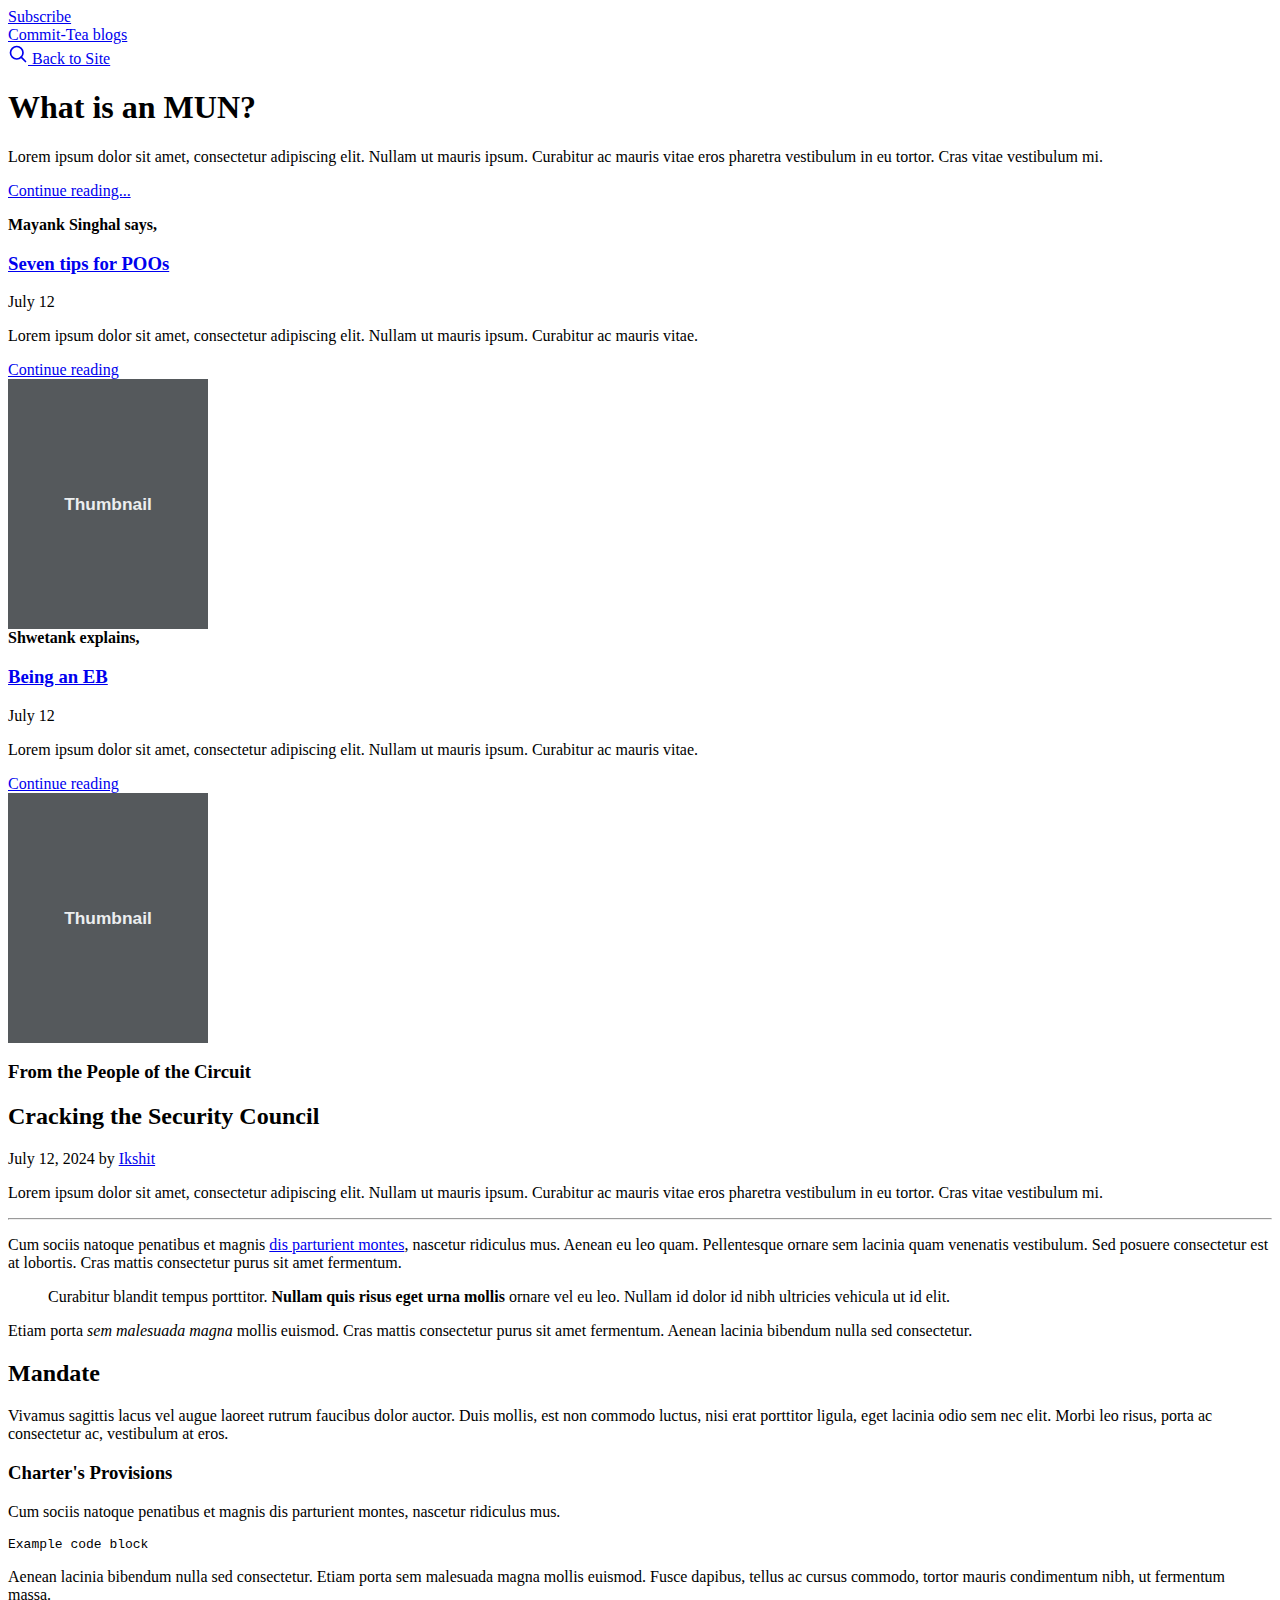
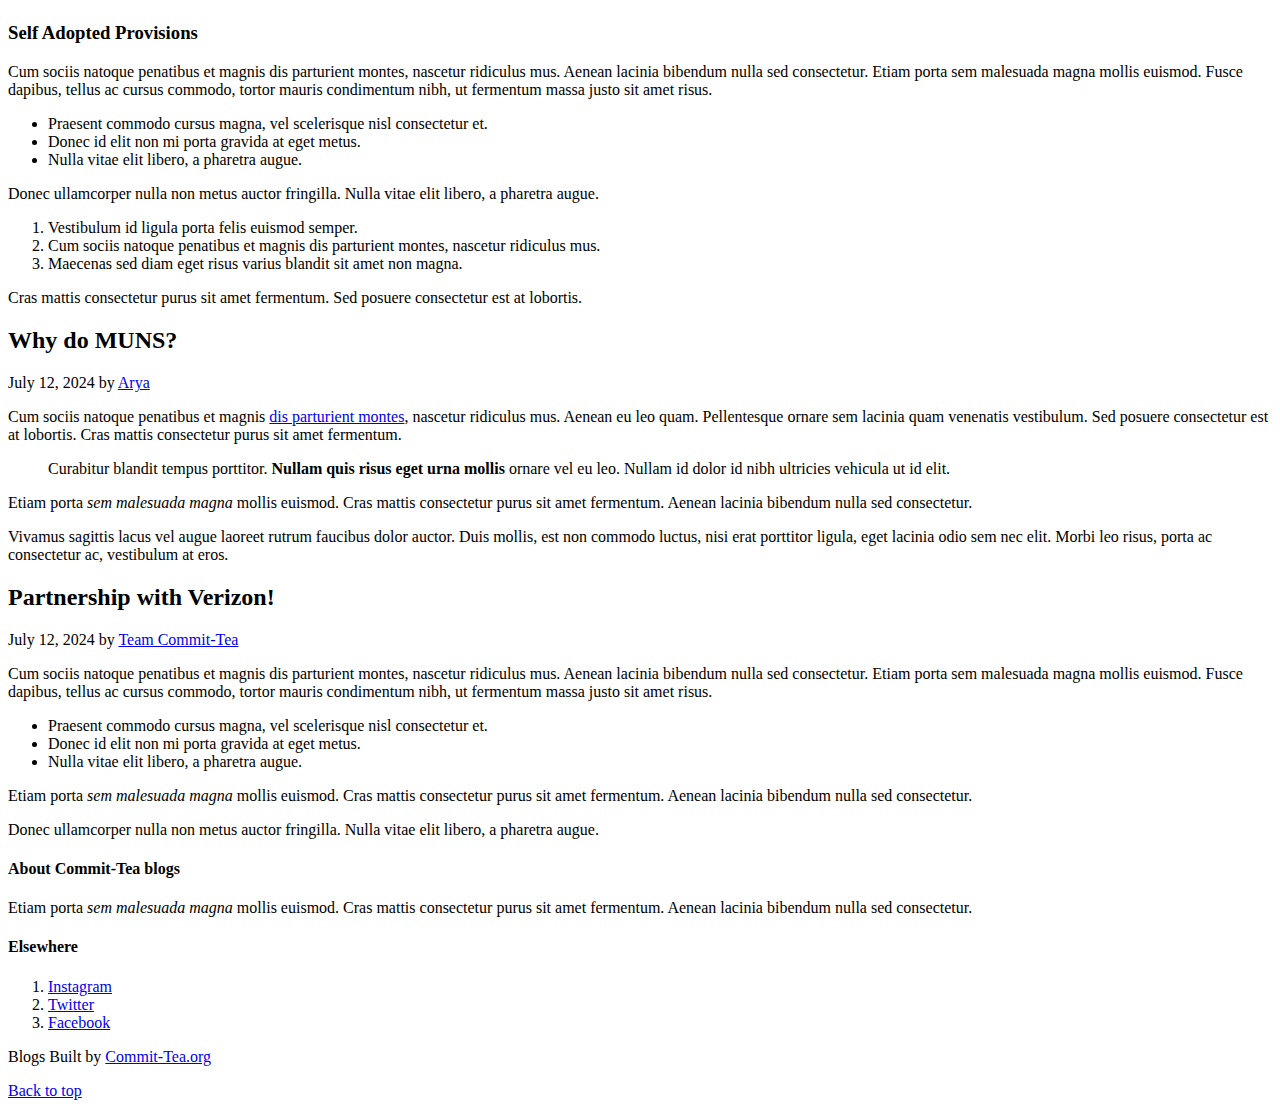
==== blogs.html @ 9c768101 "Create blogs.html" ====
<html lang="en"><head>
    <meta charset="utf-8">
    <meta name="viewport" content="width=device-width, initial-scale=1, shrink-to-fit=no">
    <meta name="description" content="">
    <meta name="author" content="">
    <link rel="icon" href="/docs/4.0/assets/img/favicons/favicon.ico">

    <title>Blogs | Commit Tea </title>

    <link rel="canonical" href="https://getbootstrap.com/docs/4.0/examples/blog/">

    <!-- Bootstrap core CSS -->
    <link href="script.js" rel="stylesheet">

    <!-- Custom styles for this template -->
    <link href="https://fonts.googleapis.com/css?family=Playfair+Display:700,900" rel="stylesheet">
    <link href="blog.css" rel="stylesheet">
  </head>

  <body>

    <div class="container">
      <header class="blog-header py-3">
        <div class="row flex-nowrap justify-content-between align-items-center">
          <div class="col-4 pt-1">
            <a class="text-muted" href="#">Subscribe</a>
          </div>
          <div class="col-4 text-center">
            <a class="blog-header-logo text-dark" href="#">Commit-Tea blogs</a>
          </div>
          <div class="col-4 d-flex justify-content-end align-items-center">
            <a class="text-muted" href="#">
              <svg xmlns="http://www.w3.org/2000/svg" width="20" height="20" viewBox="0 0 24 24" fill="none" stroke="currentColor" stroke-width="2" stroke-linecap="round" stroke-linejoin="round" class="mx-3"><circle cx="10.5" cy="10.5" r="7.5"></circle><line x1="21" y1="21" x2="15.8" y2="15.8"></line></svg>
            </a>
            <a class="btn btn-sm btn-outline-secondary" href="#">Back to Site</a>
          </div>
        </div>
      </header>

      

      <div class="jumbotron p-3 p-md-5 text-white rounded bg-dark">
        <div class="col-md-6 px-0">
          <h1 class="display-4 font-italic">What is an MUN?</h1>
          <p class="lead my-3">Lorem ipsum dolor sit amet, consectetur adipiscing elit. Nullam ut mauris ipsum. Curabitur ac mauris vitae eros pharetra vestibulum in eu tortor. Cras vitae vestibulum mi. </p>
          <p class="lead mb-0"><a href="#" class="text-white font-weight-bold">Continue reading...</a></p>
        </div>
      </div>

      <div class="row mb-2">
        <div class="col-md-6">
          <div class="card flex-md-row mb-4 box-shadow h-md-250">
            <div class="card-body d-flex flex-column align-items-start">
              <strong class="d-inline-block mb-2 text-primary">Mayank Singhal says,</strong>
              <h3 class="mb-0">
                <a class="text-dark" href="#">Seven tips for POOs</a>
              </h3>
              <div class="mb-1 text-muted">July 12</div>
              <p class="card-text mb-auto">Lorem ipsum dolor sit amet, consectetur adipiscing elit. Nullam ut mauris ipsum. Curabitur ac mauris vitae. </p>
              <a href="#">Continue reading</a>
            </div>
            <img class="card-img-right flex-auto d-none d-md-block" data-src="holder.js/200x250?theme=thumb" alt="Thumbnail [200x250]" style="width: 200px; height: 250px;" src="data:image/svg+xml;charset=UTF-8,%3Csvg%20width%3D%22200%22%20height%3D%22250%22%20xmlns%3D%22http%3A%2F%2Fwww.w3.org%2F2000%2Fsvg%22%20viewBox%3D%220%200%20200%20250%22%20preserveAspectRatio%3D%22none%22%3E%3Cdefs%3E%3Cstyle%20type%3D%22text%2Fcss%22%3E%23holder_190ad859f77%20text%20%7B%20fill%3A%23eceeef%3Bfont-weight%3Abold%3Bfont-family%3AArial%2C%20Helvetica%2C%20Open%20Sans%2C%20sans-serif%2C%20monospace%3Bfont-size%3A13pt%20%7D%20%3C%2Fstyle%3E%3C%2Fdefs%3E%3Cg%20id%3D%22holder_190ad859f77%22%3E%3Crect%20width%3D%22200%22%20height%3D%22250%22%20fill%3D%22%2355595c%22%3E%3C%2Frect%3E%3Cg%3E%3Ctext%20x%3D%2256.1953125%22%20y%3D%22131%22%3EThumbnail%3C%2Ftext%3E%3C%2Fg%3E%3C%2Fg%3E%3C%2Fsvg%3E" data-holder-rendered="true">
          </div>
        </div>
        <div class="col-md-6">
          <div class="card flex-md-row mb-4 box-shadow h-md-250">
            <div class="card-body d-flex flex-column align-items-start">
              <strong class="d-inline-block mb-2 text-success">Shwetank explains,</strong>
              <h3 class="mb-0">
                <a class="text-dark" href="#">Being an EB</a>
              </h3>
              <div class="mb-1 text-muted">July 12</div>
              <p class="card-text mb-auto">Lorem ipsum dolor sit amet, consectetur adipiscing elit. Nullam ut mauris ipsum. Curabitur ac mauris vitae. </p>
              <a href="#">Continue reading</a>
            </div>
            <img class="card-img-right flex-auto d-none d-md-block" data-src="holder.js/200x250?theme=thumb" alt="Thumbnail [200x250]" style="width: 200px; height: 250px;" src="data:image/svg+xml;charset=UTF-8,%3Csvg%20width%3D%22200%22%20height%3D%22250%22%20xmlns%3D%22http%3A%2F%2Fwww.w3.org%2F2000%2Fsvg%22%20viewBox%3D%220%200%20200%20250%22%20preserveAspectRatio%3D%22none%22%3E%3Cdefs%3E%3Cstyle%20type%3D%22text%2Fcss%22%3E%23holder_190ad859f7a%20text%20%7B%20fill%3A%23eceeef%3Bfont-weight%3Abold%3Bfont-family%3AArial%2C%20Helvetica%2C%20Open%20Sans%2C%20sans-serif%2C%20monospace%3Bfont-size%3A13pt%20%7D%20%3C%2Fstyle%3E%3C%2Fdefs%3E%3Cg%20id%3D%22holder_190ad859f7a%22%3E%3Crect%20width%3D%22200%22%20height%3D%22250%22%20fill%3D%22%2355595c%22%3E%3C%2Frect%3E%3Cg%3E%3Ctext%20x%3D%2256.1953125%22%20y%3D%22131%22%3EThumbnail%3C%2Ftext%3E%3C%2Fg%3E%3C%2Fg%3E%3C%2Fsvg%3E" data-holder-rendered="true">
          </div>
        </div>
      </div>
    </div>

    <main role="main" class="container">
      <div class="row">
        <div class="col-md-8 blog-main">
          <h3 class="pb-3 mb-4 font-italic border-bottom">
            From the People of the Circuit
          </h3>

          <div class="blog-post">
            <h2 class="blog-post-title">Cracking the Security Council</h2>
            <p class="blog-post-meta">July 12, 2024 by <a href="#">Ikshit</a></p>

            <p>Lorem ipsum dolor sit amet, consectetur adipiscing elit. Nullam ut mauris ipsum. Curabitur ac mauris vitae eros pharetra vestibulum in eu tortor. Cras vitae vestibulum mi. </p>
            <hr>
            <p>Cum sociis natoque penatibus et magnis <a href="#">dis parturient montes</a>, nascetur ridiculus mus. Aenean eu leo quam. Pellentesque ornare sem lacinia quam venenatis vestibulum. Sed posuere consectetur est at lobortis. Cras mattis consectetur purus sit amet fermentum.</p>
            <blockquote>
              <p>Curabitur blandit tempus porttitor. <strong>Nullam quis risus eget urna mollis</strong> ornare vel eu leo. Nullam id dolor id nibh ultricies vehicula ut id elit.</p>
            </blockquote>
            <p>Etiam porta <em>sem malesuada magna</em> mollis euismod. Cras mattis consectetur purus sit amet fermentum. Aenean lacinia bibendum nulla sed consectetur.</p>
            <h2>Mandate</h2>
            <p>Vivamus sagittis lacus vel augue laoreet rutrum faucibus dolor auctor. Duis mollis, est non commodo luctus, nisi erat porttitor ligula, eget lacinia odio sem nec elit. Morbi leo risus, porta ac consectetur ac, vestibulum at eros.</p>
            <h3>Charter's Provisions</h3>
            <p>Cum sociis natoque penatibus et magnis dis parturient montes, nascetur ridiculus mus.</p>
            <pre><code>Example code block</code></pre>
            <p>Aenean lacinia bibendum nulla sed consectetur. Etiam porta sem malesuada magna mollis euismod. Fusce dapibus, tellus ac cursus commodo, tortor mauris condimentum nibh, ut fermentum massa.</p>
            <h3>Self Adopted Provisions</h3>
            <p>Cum sociis natoque penatibus et magnis dis parturient montes, nascetur ridiculus mus. Aenean lacinia bibendum nulla sed consectetur. Etiam porta sem malesuada magna mollis euismod. Fusce dapibus, tellus ac cursus commodo, tortor mauris condimentum nibh, ut fermentum massa justo sit amet risus.</p>
            <ul>
              <li>Praesent commodo cursus magna, vel scelerisque nisl consectetur et.</li>
              <li>Donec id elit non mi porta gravida at eget metus.</li>
              <li>Nulla vitae elit libero, a pharetra augue.</li>
            </ul>
            <p>Donec ullamcorper nulla non metus auctor fringilla. Nulla vitae elit libero, a pharetra augue.</p>
            <ol>
              <li>Vestibulum id ligula porta felis euismod semper.</li>
              <li>Cum sociis natoque penatibus et magnis dis parturient montes, nascetur ridiculus mus.</li>
              <li>Maecenas sed diam eget risus varius blandit sit amet non magna.</li>
            </ol>
            <p>Cras mattis consectetur purus sit amet fermentum. Sed posuere consectetur est at lobortis.</p>
          </div><!-- /.blog-post -->

          <div class="blog-post">
            <h2 class="blog-post-title">Why do MUNS?</h2>
            <p class="blog-post-meta">July 12, 2024 by <a href="#">Arya</a></p>

            <p>Cum sociis natoque penatibus et magnis <a href="#">dis parturient montes</a>, nascetur ridiculus mus. Aenean eu leo quam. Pellentesque ornare sem lacinia quam venenatis vestibulum. Sed posuere consectetur est at lobortis. Cras mattis consectetur purus sit amet fermentum.</p>
            <blockquote>
              <p>Curabitur blandit tempus porttitor. <strong>Nullam quis risus eget urna mollis</strong> ornare vel eu leo. Nullam id dolor id nibh ultricies vehicula ut id elit.</p>
            </blockquote>
            <p>Etiam porta <em>sem malesuada magna</em> mollis euismod. Cras mattis consectetur purus sit amet fermentum. Aenean lacinia bibendum nulla sed consectetur.</p>
            <p>Vivamus sagittis lacus vel augue laoreet rutrum faucibus dolor auctor. Duis mollis, est non commodo luctus, nisi erat porttitor ligula, eget lacinia odio sem nec elit. Morbi leo risus, porta ac consectetur ac, vestibulum at eros.</p>
          </div><!-- /.blog-post -->

          <div class="blog-post">
            <h2 class="blog-post-title">Partnership with Verizon!</h2>
            <p class="blog-post-meta">July 12, 2024 by <a href="#">Team Commit-Tea</a></p>

            <p>Cum sociis natoque penatibus et magnis dis parturient montes, nascetur ridiculus mus. Aenean lacinia bibendum nulla sed consectetur. Etiam porta sem malesuada magna mollis euismod. Fusce dapibus, tellus ac cursus commodo, tortor mauris condimentum nibh, ut fermentum massa justo sit amet risus.</p>
            <ul>
              <li>Praesent commodo cursus magna, vel scelerisque nisl consectetur et.</li>
              <li>Donec id elit non mi porta gravida at eget metus.</li>
              <li>Nulla vitae elit libero, a pharetra augue.</li>
            </ul>
            <p>Etiam porta <em>sem malesuada magna</em> mollis euismod. Cras mattis consectetur purus sit amet fermentum. Aenean lacinia bibendum nulla sed consectetur.</p>
            <p>Donec ullamcorper nulla non metus auctor fringilla. Nulla vitae elit libero, a pharetra augue.</p>
          </div><!-- /.blog-post -->

          

        </div><!-- /.blog-main -->

        <aside class="col-md-4 blog-sidebar">
          <div class="p-3 mb-3 bg-light rounded">
            <h4 class="font-italic">About Commit-Tea blogs</h4>
            <p class="mb-0">Etiam porta <em>sem malesuada magna</em> mollis euismod. Cras mattis consectetur purus sit amet fermentum. Aenean lacinia bibendum nulla sed consectetur.</p>
          </div>

          

          <div class="p-3">
            <h4 class="font-italic">Elsewhere</h4>
            <ol class="list-unstyled">
              <li><a href="#">Instagram</a></li>
              <li><a href="#">Twitter</a></li>
              <li><a href="#">Facebook</a></li>
            </ol>
          </div>
        </aside><!-- /.blog-sidebar -->

      </div><!-- /.row -->

    </main><!-- /.container -->

    <footer class="blog-footer">
      <p>Blogs Built by <a href="https://getbootstrap.com/">Commit-Tea.org</a></p>
      <p>
        <a href="#">Back to top</a>
      </p>
    </footer>

    <!-- Bootstrap core JavaScript
    ================================================== -->
    <!-- Placed at the end of the document so the pages load faster -->
    <script src="https://code.jquery.com/jquery-3.2.1.slim.min.js" integrity="sha384-KJ3o2DKtIkvYIK3UENzmM7KCkRr/rE9/Qpg6aAZGJwFDMVNA/GpGFF93hXpG5KkN" crossorigin="anonymous"></script>
    <script>window.jQuery || document.write('<script src="../../assets/js/vendor/jquery-slim.min.js"><\/script>')</script>
  <script src="https://cdn.jsdelivr.net/npm/@popperjs/core@2.11.6/dist/umd/popper.min.js"></script>
  <script src="https://cdn.jsdelivr.net/npm/bootstrap@5.3.0-alpha1/dist/js/bootstrap.min.js"></script>
  <script src="https://unpkg.com/aos@2.3.1/dist/aos.js"></script>
    <script>
      Holder.addTheme('thumb', {
        bg: '#55595c',
        fg: '#eceeef',
        text: 'Thumbnail'
      });
    </script>
  

<svg xmlns="http://www.w3.org/2000/svg" width="200" height="250" viewBox="0 0 200 250" preserveAspectRatio="none" style="display: none; visibility: hidden; position: absolute; top: -100%; left: -100%;"><defs><style type="text/css"></style></defs><text x="0" y="13" style="font-weight:bold;font-size:13pt;font-family:Arial, Helvetica, Open Sans, sans-serif">Thumbnail</text></svg></body></html>
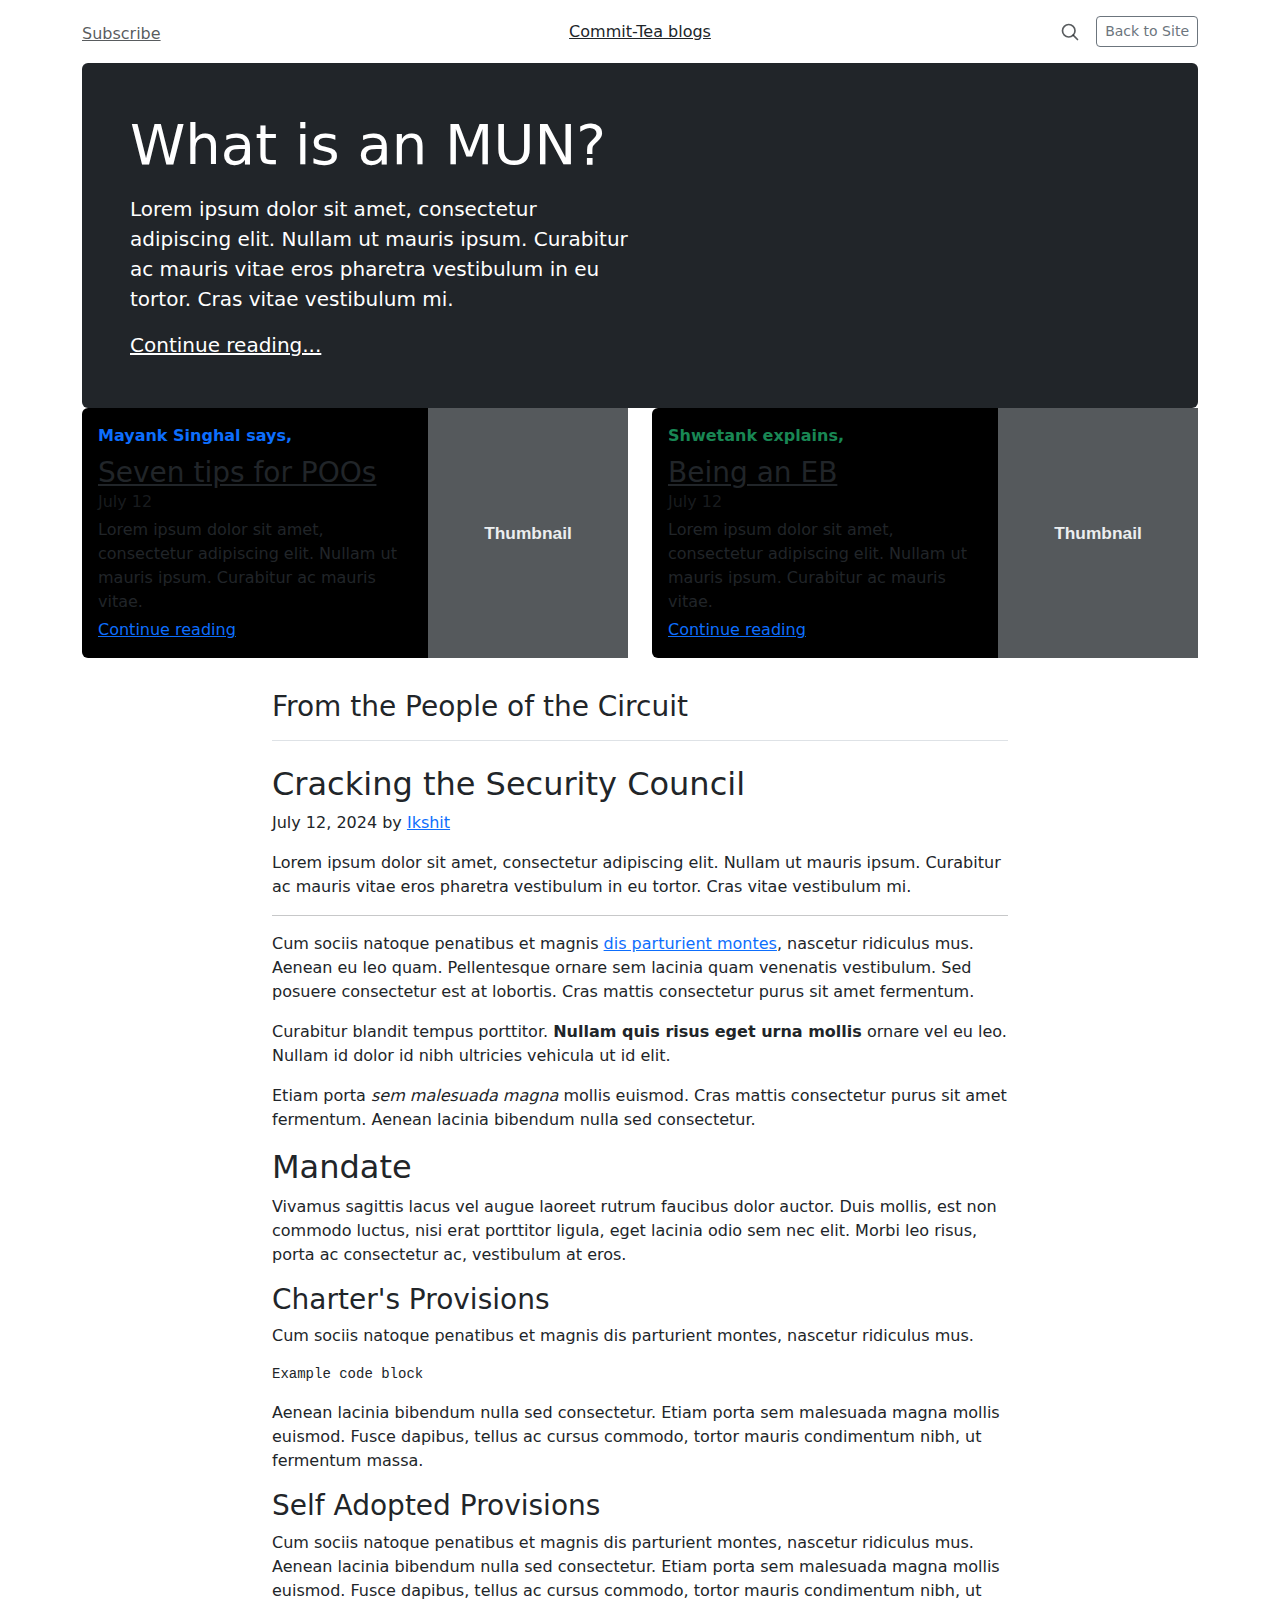
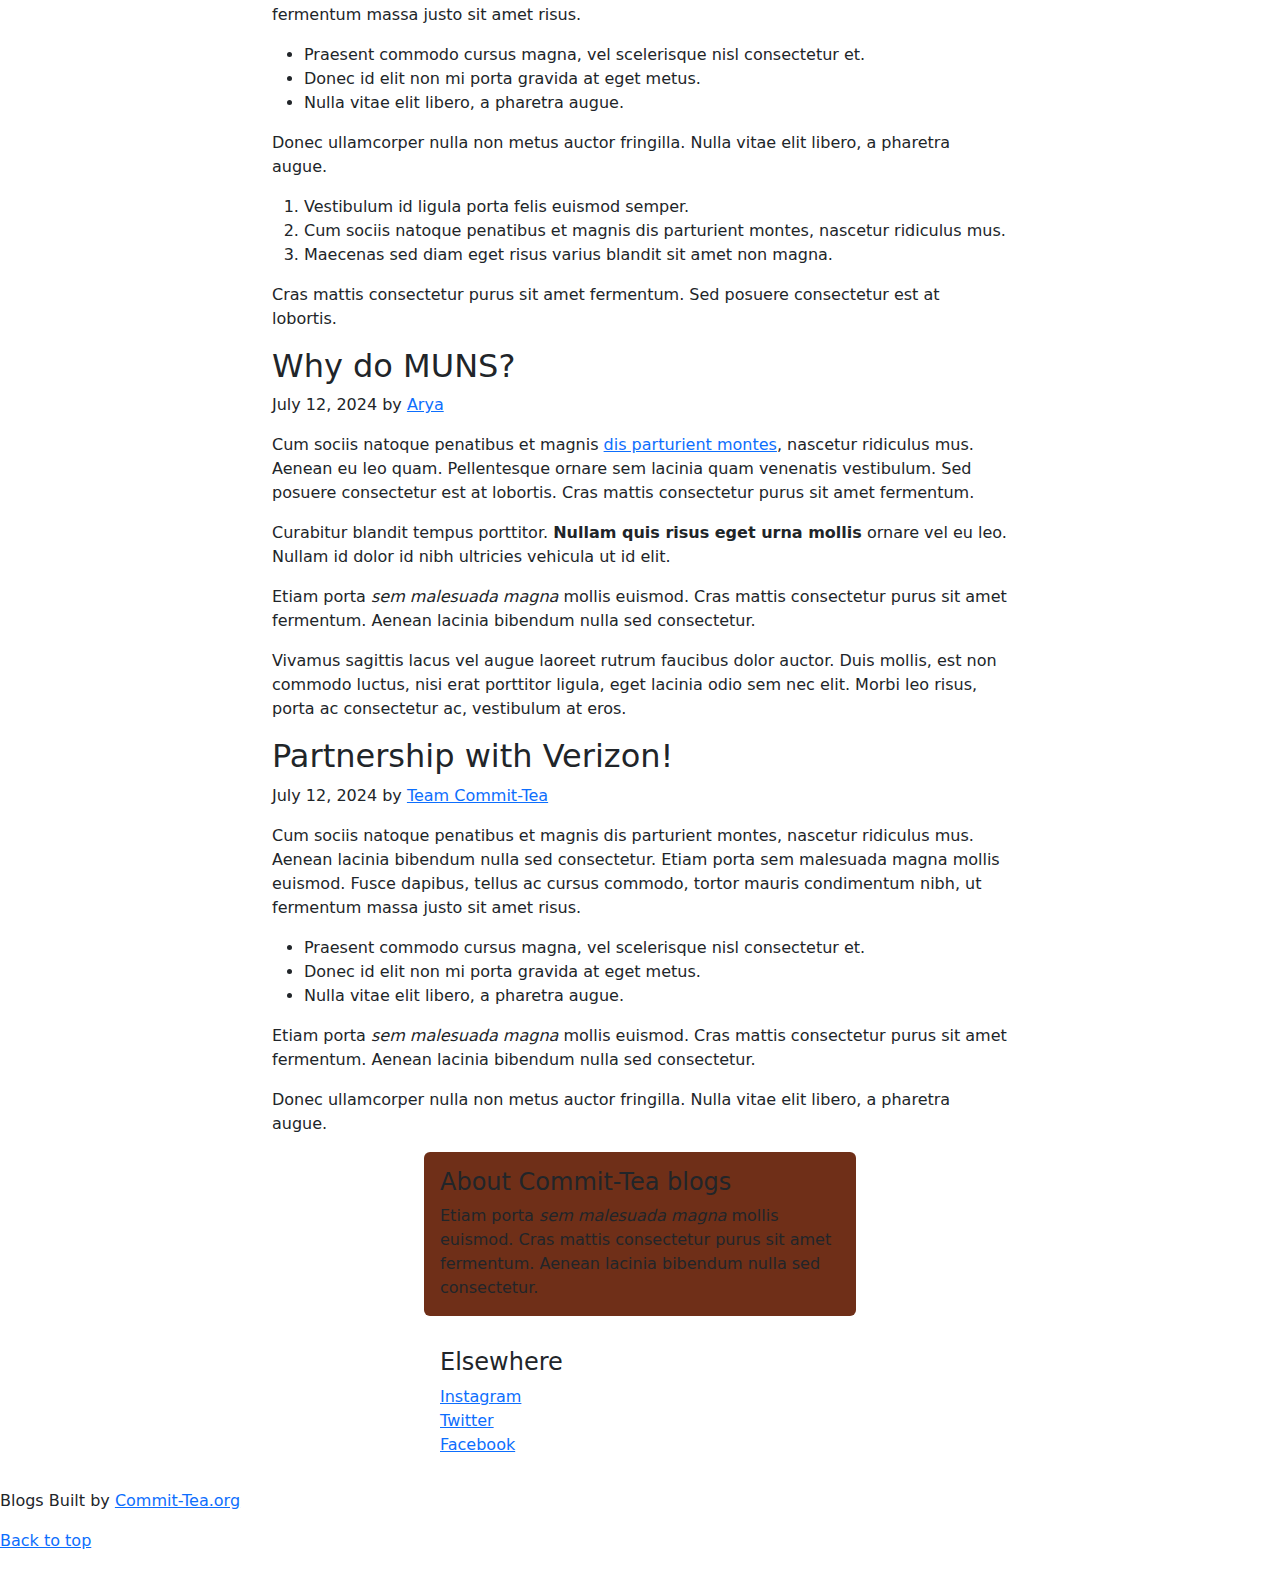
==== commit c650b9f5: "Update blogs.html" ====
--- a/blogs.html
+++ b/blogs.html
@@ -4,7 +4,8 @@
     <meta name="description" content="">
     <meta name="author" content="">
     <link rel="icon" href="/docs/4.0/assets/img/favicons/favicon.ico">
-
+      <link href="style.css" rel="stylesheet" type="text/css">
+  <link href="https://unpkg.com/aos@2.3.1/dist/aos.css" rel="stylesheet">
     <title>Blogs | Commit Tea </title>
 
     <link rel="canonical" href="https://getbootstrap.com/docs/4.0/examples/blog/">
--- a/style.css
+++ b/style.css
@@ -0,0 +1,13471 @@
+@charset "UTF-8";/*!
+ * Bootstrap  v5.3.3 (https://getbootstrap.com/)
+ * Copyright 2011-2024 The Bootstrap Authors
+ * Licensed under MIT (https://github.com/twbs/bootstrap/blob/main/LICENSE)
+ */
+:root,[data-bs-theme=light] {
+    --bs-blue: #0d6efd;
+    --bs-indigo: #6610f2;
+    --bs-purple: #6f42c1;
+    --bs-pink: #d63384;
+    --bs-red: #dc3545;
+    --bs-orange: #fd7e14;
+    --bs-yellow: #ffc107;
+    --bs-green: #198754;
+    --bs-teal: #20c997;
+    --bs-cyan: #0dcaf0;
+    --bs-black: #000;
+    --bs-white: #fff;
+    --bs-gray: #6c757d;
+    --bs-gray-dark: #343a40;
+    --bs-gray-100: #f8f9fa;
+    --bs-gray-200: #e9ecef;
+    --bs-gray-300: #dee2e6;
+    --bs-gray-400: #ced4da;
+    --bs-gray-500: #adb5bd;
+    --bs-gray-600: #6c757d;
+    --bs-gray-700: #495057;
+    --bs-gray-800: #343a40;
+    --bs-gray-900: #212529;
+    --bs-primary: #0d6efd;
+    --bs-secondary: #6c757d;
+    --bs-success: #198754;
+    --bs-info: #0dcaf0;
+    --bs-warning: #ffc107;
+    --bs-danger: #dc3545;
+    --bs-light: #f8f9fa;
+    --bs-dark: #212529;
+    --bs-primary-rgb: 13,110,253;
+    --bs-secondary-rgb: 108,117,125;
+    --bs-success-rgb: 25,135,84;
+    --bs-info-rgb: 13,202,240;
+    --bs-warning-rgb: 255,193,7;
+    --bs-danger-rgb: 220,53,69;
+    --bs-light-rgb: 248,249,250;
+    --bs-dark-rgb: 33,37,41;
+    --bs-primary-text-emphasis: #052c65;
+    --bs-secondary-text-emphasis: #2b2f32;
+    --bs-success-text-emphasis: #0a3622;
+    --bs-info-text-emphasis: #055160;
+    --bs-warning-text-emphasis: #664d03;
+    --bs-danger-text-emphasis: #58151c;
+    --bs-light-text-emphasis: #495057;
+    --bs-dark-text-emphasis: #495057;
+    --bs-primary-bg-subtle: #cfe2ff;
+    --bs-secondary-bg-subtle: #e2e3e5;
+    --bs-success-bg-subtle: #d1e7dd;
+    --bs-info-bg-subtle: #cff4fc;
+    --bs-warning-bg-subtle: #fff3cd;
+    --bs-danger-bg-subtle: #f8d7da;
+    --bs-light-bg-subtle: #fcfcfd;
+    --bs-dark-bg-subtle: #ced4da;
+    --bs-primary-border-subtle: #9ec5fe;
+    --bs-secondary-border-subtle: #c4c8cb;
+    --bs-success-border-subtle: #a3cfbb;
+    --bs-info-border-subtle: #9eeaf9;
+    --bs-warning-border-subtle: #ffe69c;
+    --bs-danger-border-subtle: #f1aeb5;
+    --bs-light-border-subtle: #e9ecef;
+    --bs-dark-border-subtle: #adb5bd;
+    --bs-white-rgb: 255,255,255;
+    --bs-black-rgb: 0,0,0;
+    --bs-font-sans-serif: system-ui,-apple-system,"Segoe UI",Roboto,"Helvetica Neue","Noto Sans","Liberation Sans",Arial,sans-serif,"Apple Color Emoji","Segoe UI Emoji","Segoe UI Symbol","Noto Color Emoji";
+    --bs-font-monospace: SFMono-Regular,Menlo,Monaco,Consolas,"Liberation Mono","Courier New",monospace;
+    --bs-gradient: linear-gradient(180deg, rgba(255, 255, 255, 0.15), rgba(255, 255, 255, 0));
+    --bs-body-font-family: var(--bs-font-sans-serif);
+    --bs-body-font-size: 1rem;
+    --bs-body-font-weight: 400;
+    --bs-body-line-height: 1.5;
+    --bs-body-color: #212529;
+    --bs-body-color-rgb: 33,37,41;
+    --bs-body-bg: #fff;
+    --bs-body-bg-rgb: 255,255,255;
+    --bs-emphasis-color: #000;
+    --bs-emphasis-color-rgb: 0,0,0;
+    --bs-secondary-color: rgba(33, 37, 41, 0.75);
+    --bs-secondary-color-rgb: 33,37,41;
+    --bs-secondary-bg: #e9ecef;
+    --bs-secondary-bg-rgb: 233,236,239;
+    --bs-tertiary-color: rgba(33, 37, 41, 0.5);
+    --bs-tertiary-color-rgb: 33,37,41;
+    --bs-tertiary-bg: #f8f9fa;
+    --bs-tertiary-bg-rgb: 248,249,250;
+    --bs-heading-color: inherit;
+    --bs-link-color: #0d6efd;
+    --bs-link-color-rgb: 13,110,253;
+    --bs-link-decoration: underline;
+    --bs-link-hover-color: #0a58ca;
+    --bs-link-hover-color-rgb: 10,88,202;
+    --bs-code-color: #d63384;
+    --bs-highlight-color: #212529;
+    --bs-highlight-bg: #fff3cd;
+    --bs-border-width: 1px;
+    --bs-border-style: solid;
+    --bs-border-color: #dee2e6;
+    --bs-border-color-translucent: rgba(0, 0, 0, 0.175);
+    --bs-border-radius: 0.375rem;
+    --bs-border-radius-sm: 0.25rem;
+    --bs-border-radius-lg: 0.5rem;
+    --bs-border-radius-xl: 1rem;
+    --bs-border-radius-xxl: 2rem;
+    --bs-border-radius-2xl: var(--bs-border-radius-xxl);
+    --bs-border-radius-pill: 50rem;
+    --bs-box-shadow: 0 0.5rem 1rem rgba(0, 0, 0, 0.15);
+    --bs-box-shadow-sm: 0 0.125rem 0.25rem rgba(0, 0, 0, 0.075);
+    --bs-box-shadow-lg: 0 1rem 3rem rgba(0, 0, 0, 0.175);
+    --bs-box-shadow-inset: inset 0 1px 2px rgba(0, 0, 0, 0.075);
+    --bs-focus-ring-width: 0.25rem;
+    --bs-focus-ring-opacity: 0.25;
+    --bs-focus-ring-color: rgba(13, 110, 253, 0.25);
+    --bs-form-valid-color: #198754;
+    --bs-form-valid-border-color: #198754;
+    --bs-form-invalid-color: #dc3545;
+    --bs-form-invalid-border-color: #dc3545
+}
+
+[data-bs-theme=dark] {
+    color-scheme: dark;
+    --bs-body-color: #dee2e6;
+    --bs-body-color-rgb: 222,226,230;
+    --bs-body-bg: #212529;
+    --bs-body-bg-rgb: 33,37,41;
+    --bs-emphasis-color: #fff;
+    --bs-emphasis-color-rgb: 255,255,255;
+    --bs-secondary-color: rgba(222, 226, 230, 0.75);
+    --bs-secondary-color-rgb: 222,226,230;
+    --bs-secondary-bg: #343a40;
+    --bs-secondary-bg-rgb: 52,58,64;
+    --bs-tertiary-color: rgba(222, 226, 230, 0.5);
+    --bs-tertiary-color-rgb: 222,226,230;
+    --bs-tertiary-bg: #2b3035;
+    --bs-tertiary-bg-rgb: 43,48,53;
+    --bs-primary-text-emphasis: #6ea8fe;
+    --bs-secondary-text-emphasis: #a7acb1;
+    --bs-success-text-emphasis: #75b798;
+    --bs-info-text-emphasis: #6edff6;
+    --bs-warning-text-emphasis: #ffda6a;
+    --bs-danger-text-emphasis: #ea868f;
+    --bs-light-text-emphasis: #f8f9fa;
+    --bs-dark-text-emphasis: #dee2e6;
+    --bs-primary-bg-subtle: #031633;
+    --bs-secondary-bg-subtle: #161719;
+    --bs-success-bg-subtle: #051b11;
+    --bs-info-bg-subtle: #032830;
+    --bs-warning-bg-subtle: #332701;
+    --bs-danger-bg-subtle: #2c0b0e;
+    --bs-light-bg-subtle: #343a40;
+    --bs-dark-bg-subtle: #1a1d20;
+    --bs-primary-border-subtle: #084298;
+    --bs-secondary-border-subtle: #41464b;
+    --bs-success-border-subtle: #0f5132;
+    --bs-info-border-subtle: #087990;
+    --bs-warning-border-subtle: #997404;
+    --bs-danger-border-subtle: #842029;
+    --bs-light-border-subtle: #495057;
+    --bs-dark-border-subtle: #343a40;
+    --bs-heading-color: inherit;
+    --bs-link-color: #6ea8fe;
+    --bs-link-hover-color: #8bb9fe;
+    --bs-link-color-rgb: 110,168,254;
+    --bs-link-hover-color-rgb: 139,185,254;
+    --bs-code-color: #e685b5;
+    --bs-highlight-color: #dee2e6;
+    --bs-highlight-bg: #664d03;
+    --bs-border-color: #495057;
+    --bs-border-color-translucent: rgba(255, 255, 255, 0.15);
+    --bs-form-valid-color: #75b798;
+    --bs-form-valid-border-color: #75b798;
+    --bs-form-invalid-color: #ea868f;
+    --bs-form-invalid-border-color: #ea868f
+}
+
+*,::after,::before {
+    box-sizing: border-box
+}
+
+@media (prefers-reduced-motion:no-preference) {
+    :root {
+        scroll-behavior: smooth
+    }
+}
+
+body {
+    margin: 0;
+    font-family: var(--bs-body-font-family);
+    font-size: var(--bs-body-font-size);
+    font-weight: var(--bs-body-font-weight);
+    line-height: var(--bs-body-line-height);
+    color: var(--bs-body-color);
+    text-align: var(--bs-body-text-align);
+    background-color: var(--bs-body-bg);
+    -webkit-text-size-adjust: 100%;
+    -webkit-tap-highlight-color: transparent
+}
+
+hr {
+    margin: 1rem 0;
+    color: inherit;
+    border: 0;
+    border-top: var(--bs-border-width) solid;
+    opacity: .25
+}
+
+.h1,.h2,.h3,.h4,.h5,.h6,h1,h2,h3,h4,h5,h6 {
+    margin-top: 0px;
+    margin-bottom: .5rem;
+    font-weight: 500;
+    line-height: 1.2;
+    color: var(--bs-heading-color)
+}
+
+.h1,h1 {
+    font-size: calc(1.375rem + 1.5vw)
+}
+
+@media (min-width: 1200px) {
+    .h1,h1 {
+        font-size:2.5rem
+    }
+}
+
+.h2,h2 {
+    font-size: calc(1.325rem + .9vw)
+}
+
+@media (min-width: 1200px) {
+    .h2,h2 {
+        font-size:2rem
+    }
+}
+
+.h3,h3 {
+    font-size: calc(1.3rem + .6vw)
+}
+
+@media (min-width: 1200px) {
+    .h3,h3 {
+        font-size:1.75rem
+    }
+}
+
+.h4,h4 {
+    font-size: calc(1.275rem + .3vw)
+}
+
+@media (min-width: 1200px) {
+    .h4,h4 {
+        font-size:1.5rem
+    }
+}
+
+.h5,h5 {
+    font-size: 1.25rem
+}
+
+.h6,h6 {
+    font-size: 1rem
+}
+
+p {
+    margin-top: 0;
+    margin-bottom: 1rem
+}
+
+abbr[title] {
+    -webkit-text-decoration: underline dotted;
+    text-decoration: underline dotted;
+    cursor: help;
+    -webkit-text-decoration-skip-ink: none;
+    text-decoration-skip-ink: none
+}
+
+address {
+    margin-bottom: 1rem;
+    font-style: normal;
+    line-height: inherit
+}
+
+ol,ul {
+    padding-left: 2rem
+}
+
+dl,ol,ul {
+    margin-top: 0;
+    margin-bottom: 1rem
+}
+
+ol ol,ol ul,ul ol,ul ul {
+    margin-bottom: 0
+}
+
+dt {
+    font-weight: 700
+}
+
+dd {
+    margin-bottom: .5rem;
+    margin-left: 0
+}
+
+blockquote {
+    margin: 0 0 1rem
+}
+
+b,strong {
+    font-weight: bolder
+}
+
+.small,small {
+    font-size: .875em
+}
+
+.mark,mark {
+    padding: .1875em;
+    color: var(--bs-highlight-color);
+    background-color: var(--bs-highlight-bg)
+}
+
+sub,sup {
+    position: relative;
+    font-size: .75em;
+    line-height: 0;
+    vertical-align: baseline
+}
+
+sub {
+    bottom: -.25em
+}
+
+sup {
+    top: -.5em
+}
+
+a {
+    color: rgba(var(--bs-link-color-rgb),var(--bs-link-opacity,1));
+    text-decoration: underline
+}
+
+a:hover {
+    --bs-link-color-rgb: var(--bs-link-hover-color-rgb)
+}
+
+a:not([href]):not([class]),a:not([href]):not([class]):hover {
+    color: inherit;
+    text-decoration: none
+}
+
+code,kbd,pre,samp {
+    font-family: var(--bs-font-monospace);
+    font-size: 1em
+}
+
+pre {
+    display: block;
+    margin-top: 0;
+    margin-bottom: 1rem;
+    overflow: auto;
+    font-size: .875em
+}
+
+pre code {
+    font-size: inherit;
+    color: inherit;
+    word-break: normal
+}
+
+code {
+    font-size: .875em;
+    color: var(--bs-code-color);
+    word-wrap: break-word
+}
+
+a>code {
+    color: inherit
+}
+
+kbd {
+    padding: .1875rem .375rem;
+    font-size: .875em;
+    color: var(--bs-body-bg);
+    background-color: var(--bs-body-color);
+    border-radius: .25rem
+}
+
+kbd kbd {
+    padding: 0;
+    font-size: 1em
+}
+
+figure {
+    margin: 0 0 1rem
+}
+
+img,svg {
+    vertical-align: middle
+}
+
+table {
+    caption-side: bottom;
+    border-collapse: collapse
+}
+
+caption {
+    padding-top: .5rem;
+    padding-bottom: .5rem;
+    color: var(--bs-secondary-color);
+    text-align: left
+}
+
+th {
+    text-align: inherit;
+    text-align: -webkit-match-parent
+}
+
+tbody,td,tfoot,th,thead,tr {
+    border-color: inherit;
+    border-style: solid;
+    border-width: 0
+}
+
+label {
+    display: inline-block
+}
+
+button {
+    border-radius: 0
+}
+
+button:focus:not(:focus-visible) {
+    outline: 0
+}
+
+button,input,optgroup,select,textarea {
+    margin: 0;
+    font-family: inherit;
+    font-size: inherit;
+    line-height: inherit
+}
+
+button,select {
+    text-transform: none
+}
+
+[role=button] {
+    cursor: pointer
+}
+
+select {
+    word-wrap: normal
+}
+
+select:disabled {
+    opacity: 1
+}
+
+[list]:not([type=date]):not([type=datetime-local]):not([type=month]):not([type=week]):not([type=time])::-webkit-calendar-picker-indicator {
+    display: none!important
+}
+
+[type=button],[type=reset],[type=submit],button {
+    -webkit-appearance: button
+}
+
+[type=button]:not(:disabled),[type=reset]:not(:disabled),[type=submit]:not(:disabled),button:not(:disabled) {
+    cursor: pointer
+}
+
+::-moz-focus-inner {
+    padding: 0;
+    border-style: none
+}
+
+textarea {
+    resize: vertical
+}
+
+fieldset {
+    min-width: 0;
+    padding: 0;
+    margin: 0;
+    border: 0
+}
+
+legend {
+    float: left;
+    width: 100%;
+    padding: 0;
+    margin-bottom: .5rem;
+    font-size: calc(1.275rem + .3vw);
+    line-height: inherit
+}
+
+@media (min-width: 1200px) {
+    legend {
+        font-size:1.5rem
+    }
+}
+
+legend+* {
+    clear: left
+}
+
+::-webkit-datetime-edit-day-field,::-webkit-datetime-edit-fields-wrapper,::-webkit-datetime-edit-hour-field,::-webkit-datetime-edit-minute,::-webkit-datetime-edit-month-field,::-webkit-datetime-edit-text,::-webkit-datetime-edit-year-field {
+    padding: 0
+}
+
+::-webkit-inner-spin-button {
+    height: auto
+}
+
+[type=search] {
+    -webkit-appearance: textfield;
+    outline-offset: -2px
+}
+
+::-webkit-search-decoration {
+    -webkit-appearance: none
+}
+
+::-webkit-color-swatch-wrapper {
+    padding: 0
+}
+
+::-webkit-file-upload-button {
+    font: inherit;
+    -webkit-appearance: button
+}
+
+::file-selector-button {
+    font: inherit;
+    -webkit-appearance: button
+}
+
+output {
+    display: inline-block
+}
+
+iframe {
+    border: 0
+}
+
+summary {
+    display: list-item;
+    cursor: pointer
+}
+
+progress {
+    vertical-align: baseline
+}
+
+[hidden] {
+    display: none!important
+}
+
+.lead {
+    font-size: 1.25rem;
+    font-weight: 300
+}
+
+.display-1 {
+    font-size: calc(1.625rem + 4.5vw);
+    font-weight: 300;
+    line-height: 1.2
+}
+
+@media (min-width: 1200px) {
+    .display-1 {
+        font-size:5rem
+    }
+}
+
+.display-2 {
+    font-size: calc(1.575rem + 3.9vw);
+    font-weight: 300;
+    line-height: 1.2
+}
+
+@media (min-width: 1200px) {
+    .display-2 {
+        font-size:4.5rem
+    }
+}
+
+.display-3 {
+    font-size: calc(1.525rem + 3.3vw);
+    font-weight: 300;
+    line-height: 1.2
+}
+
+@media (min-width: 1200px) {
+    .display-3 {
+        font-size:4rem
+    }
+}
+
+.display-4 {
+    font-size: calc(1.475rem + 2.7vw);
+    font-weight: 300;
+    line-height: 1.2
+}
+
+@media (min-width: 1200px) {
+    .display-4 {
+        font-size:3.5rem
+    }
+}
+
+.display-5 {
+    font-size: calc(1.425rem + 2.1vw);
+    font-weight: 300;
+    line-height: 1.2
+}
+
+@media (min-width: 1200px) {
+    .display-5 {
+        font-size:3rem
+    }
+}
+
+.display-6 {
+    font-size: calc(1.375rem + 1.5vw);
+    font-weight: 300;
+    line-height: 1.2
+}
+
+@media (min-width: 1200px) {
+    .display-6 {
+        font-size:2.5rem
+    }
+}
+
+.list-unstyled {
+    padding-left: 0;
+    list-style: none
+}
+
+.list-inline {
+    padding-left: 0;
+    list-style: none
+}
+
+.list-inline-item {
+    display: inline-block
+}
+
+.list-inline-item:not(:last-child) {
+    margin-right: .5rem
+}
+
+.initialism {
+    font-size: .875em;
+    text-transform: uppercase
+}
+
+.blockquote {
+    margin-bottom: 1rem;
+    font-size: 1.25rem
+}
+
+.blockquote>:last-child {
+    margin-bottom: 0
+}
+
+.blockquote-footer {
+    margin-top: -1rem;
+    margin-bottom: 1rem;
+    font-size: .875em;
+    color: #6c757d
+}
+
+.blockquote-footer::before {
+    content: "— "
+}
+
+.img-fluid {
+    max-width: 100%;
+    height: auto
+}
+
+.img-thumbnail {
+    padding: .25rem;
+    background-color: var(--bs-body-bg);
+    border: var(--bs-border-width) solid var(--bs-border-color);
+    border-radius: var(--bs-border-radius);
+    max-width: 100%;
+    height: auto
+}
+
+.figure {
+    display: inline-block
+}
+
+.figure-img {
+    margin-bottom: .5rem;
+    line-height: 1
+}
+
+.figure-caption {
+    font-size: .875em;
+    color: var(--bs-secondary-color)
+}
+
+.container,.container-fluid,.container-lg,.container-md,.container-sm,.container-xl,.container-xxl {
+    --bs-gutter-x: 1.5rem;
+    --bs-gutter-y: 0;
+    width: 100%;
+    padding-right: calc(var(--bs-gutter-x) * .5);
+    padding-left: calc(var(--bs-gutter-x) * .5);
+    margin-right: auto;
+    margin-left: auto
+}
+
+@media (min-width: 576px) {
+    .container,.container-sm {
+        max-width:540px
+    }
+}
+
+@media (min-width: 768px) {
+    .container,.container-md,.container-sm {
+        max-width:720px
+    }
+}
+
+@media (min-width: 992px) {
+    .container,.container-lg,.container-md,.container-sm {
+        max-width:960px
+    }
+}
+
+@media (min-width: 1200px) {
+    .container,.container-lg,.container-md,.container-sm,.container-xl {
+        max-width:1140px
+    }
+}
+
+@media (min-width: 1400px) {
+    .container,.container-lg,.container-md,.container-sm,.container-xl,.container-xxl {
+        max-width:1320px
+    }
+}
+
+:root {
+    --bs-breakpoint-xs: 0;
+    --bs-breakpoint-sm: 576px;
+    --bs-breakpoint-md: 768px;
+    --bs-breakpoint-lg: 992px;
+    --bs-breakpoint-xl: 1200px;
+    --bs-breakpoint-xxl: 1400px
+}
+
+.row {
+    --bs-gutter-x: 1.5rem;
+    --bs-gutter-y: 0;
+    display: flex;
+    flex-wrap: wrap;
+    margin-top: calc(-1 * var(--bs-gutter-y));
+    margin-right: calc(-.5 * var(--bs-gutter-x));
+    margin-left: calc(-.5 * var(--bs-gutter-x));
+    justify-content: center;
+}
+
+.row>* {
+    flex-shrink: 0;
+    width: 100%;
+    max-width: 100%;
+    padding-right: calc(var(--bs-gutter-x) * .5);
+    padding-left: calc(var(--bs-gutter-x) * .5);
+    margin-top: var(--bs-gutter-y)
+}
+
+.col {
+    flex: 1 0 0%
+}
+
+.row-cols-auto>* {
+    flex: 0 0 auto;
+    width: auto
+}
+
+.row-cols-1>* {
+    flex: 0 0 auto;
+    width: 100%
+}
+
+.row-cols-2>* {
+    flex: 0 0 auto;
+    width: 50%
+}
+
+.row-cols-3>* {
+    flex: 0 0 auto;
+    width: 33.33333333%
+}
+
+.row-cols-4>* {
+    flex: 0 0 auto;
+    width: 25%
+}
+
+.row-cols-5>* {
+    flex: 0 0 auto;
+    width: 20%
+}
+
+.row-cols-6>* {
+    flex: 0 0 auto;
+    width: 16.66666667%
+}
+
+.col-auto {
+    flex: 0 0 auto;
+    width: auto
+}
+
+.col-1 {
+    flex: 0 0 auto;
+    width: 8.33333333%
+}
+
+.col-2 {
+    flex: 0 0 auto;
+    width: 16.66666667%
+}
+
+.col-3 {
+    flex: 0 0 auto;
+    width: 25%
+}
+
+.col-4 {
+    flex: 0 0 auto;
+    width: 33.33333333%
+}
+
+.col-5 {
+    flex: 0 0 auto;
+    width: 41.66666667%
+}
+
+.col-6 {
+    flex: 0 0 auto;
+    width: 50%
+}
+
+.col-7 {
+    flex: 0 0 auto;
+    width: 58.33333333%
+}
+
+.col-8 {
+    flex: 0 0 auto;
+    width: 66.66666667%
+}
+
+.col-9 {
+    flex: 0 0 auto;
+    width: 75%
+}
+
+.col-10 {
+    flex: 0 0 auto;
+    width: 83.33333333%
+}
+
+.col-11 {
+    flex: 0 0 auto;
+    width: 91.66666667%
+}
+
+.col-12 {
+    flex: 0 0 auto;
+    width: 100%
+}
+
+.offset-1 {
+    margin-left: 8.33333333%
+}
+
+.offset-2 {
+    margin-left: 16.66666667%
+}
+
+.offset-3 {
+    margin-left: 25%
+}
+
+.offset-4 {
+    margin-left: 33.33333333%
+}
+
+.offset-5 {
+    margin-left: 41.66666667%
+}
+
+.offset-6 {
+    margin-left: 50%
+}
+
+.offset-7 {
+    margin-left: 58.33333333%
+}
+
+.offset-8 {
+    margin-left: 66.66666667%
+}
+
+.offset-9 {
+    margin-left: 75%
+}
+
+.offset-10 {
+    margin-left: 83.33333333%
+}
+
+.offset-11 {
+    margin-left: 91.66666667%
+}
+
+.g-0,.gx-0 {
+    --bs-gutter-x: 0
+}
+
+.g-0,.gy-0 {
+    --bs-gutter-y: 0
+}
+
+.g-1,.gx-1 {
+    --bs-gutter-x: 0.25rem
+}
+
+.g-1,.gy-1 {
+    --bs-gutter-y: 0.25rem
+}
+
+.g-2,.gx-2 {
+    --bs-gutter-x: 0.5rem
+}
+
+.g-2,.gy-2 {
+    --bs-gutter-y: 0.5rem
+}
+
+.g-3,.gx-3 {
+    --bs-gutter-x: 1rem
+}
+
+.g-3,.gy-3 {
+    --bs-gutter-y: 1rem
+}
+
+.g-4,.gx-4 {
+    --bs-gutter-x: 1.5rem
+}
+
+.g-4,.gy-4 {
+    --bs-gutter-y: 1.5rem
+}
+
+.g-5,.gx-5 {
+    --bs-gutter-x: 3rem
+}
+
+.g-5,.gy-5 {
+    --bs-gutter-y: 3rem
+}
+
+@media (min-width: 576px) {
+    .col-sm {
+        flex:1 0 0%
+    }
+
+    .row-cols-sm-auto>* {
+        flex: 0 0 auto;
+        width: auto
+    }
+
+    .row-cols-sm-1>* {
+        flex: 0 0 auto;
+        width: 100%
+    }
+
+    .row-cols-sm-2>* {
+        flex: 0 0 auto;
+        width: 50%
+    }
+
+    .row-cols-sm-3>* {
+        flex: 0 0 auto;
+        width: 33.33333333%
+    }
+
+    .row-cols-sm-4>* {
+        flex: 0 0 auto;
+        width: 25%
+    }
+
+    .row-cols-sm-5>* {
+        flex: 0 0 auto;
+        width: 20%
+    }
+
+    .row-cols-sm-6>* {
+        flex: 0 0 auto;
+        width: 16.66666667%
+    }
+
+    .col-sm-auto {
+        flex: 0 0 auto;
+        width: auto
+    }
+
+    .col-sm-1 {
+        flex: 0 0 auto;
+        width: 8.33333333%
+    }
+
+    .col-sm-2 {
+        flex: 0 0 auto;
+        width: 16.66666667%
+    }
+
+    .col-sm-3 {
+        flex: 0 0 auto;
+        width: 25%
+    }
+
+    .col-sm-4 {
+        flex: 0 0 auto;
+        width: 33.33333333%
+    }
+
+    .col-sm-5 {
+        flex: 0 0 auto;
+        width: 41.66666667%
+    }
+
+    .col-sm-6 {
+        flex: 0 0 auto;
+        width: 50%
+    }
+
+    .col-sm-7 {
+        flex: 0 0 auto;
+        width: 58.33333333%
+    }
+
+    .col-sm-8 {
+        flex: 0 0 auto;
+        width: 66.66666667%
+    }
+
+    .col-sm-9 {
+        flex: 0 0 auto;
+        width: 75%
+    }
+
+    .col-sm-10 {
+        flex: 0 0 auto;
+        width: 83.33333333%
+    }
+
+    .col-sm-11 {
+        flex: 0 0 auto;
+        width: 91.66666667%
+    }
+
+    .col-sm-12 {
+        flex: 0 0 auto;
+        width: 100%
+    }
+
+    .offset-sm-0 {
+        margin-left: 0
+    }
+
+    .offset-sm-1 {
+        margin-left: 8.33333333%
+    }
+
+    .offset-sm-2 {
+        margin-left: 16.66666667%
+    }
+
+    .offset-sm-3 {
+        margin-left: 25%
+    }
+
+    .offset-sm-4 {
+        margin-left: 33.33333333%
+    }
+
+    .offset-sm-5 {
+        margin-left: 41.66666667%
+    }
+
+    .offset-sm-6 {
+        margin-left: 50%
+    }
+
+    .offset-sm-7 {
+        margin-left: 58.33333333%
+    }
+
+    .offset-sm-8 {
+        margin-left: 66.66666667%
+    }
+
+    .offset-sm-9 {
+        margin-left: 75%
+    }
+
+    .offset-sm-10 {
+        margin-left: 83.33333333%
+    }
+
+    .offset-sm-11 {
+        margin-left: 91.66666667%
+    }
+
+    .g-sm-0,.gx-sm-0 {
+        --bs-gutter-x: 0
+    }
+
+    .g-sm-0,.gy-sm-0 {
+        --bs-gutter-y: 0
+    }
+
+    .g-sm-1,.gx-sm-1 {
+        --bs-gutter-x: 0.25rem
+    }
+
+    .g-sm-1,.gy-sm-1 {
+        --bs-gutter-y: 0.25rem
+    }
+
+    .g-sm-2,.gx-sm-2 {
+        --bs-gutter-x: 0.5rem
+    }
+
+    .g-sm-2,.gy-sm-2 {
+        --bs-gutter-y: 0.5rem
+    }
+
+    .g-sm-3,.gx-sm-3 {
+        --bs-gutter-x: 1rem
+    }
+
+    .g-sm-3,.gy-sm-3 {
+        --bs-gutter-y: 1rem
+    }
+
+    .g-sm-4,.gx-sm-4 {
+        --bs-gutter-x: 1.5rem
+    }
+
+    .g-sm-4,.gy-sm-4 {
+        --bs-gutter-y: 1.5rem
+    }
+
+    .g-sm-5,.gx-sm-5 {
+        --bs-gutter-x: 3rem
+    }
+
+    .g-sm-5,.gy-sm-5 {
+        --bs-gutter-y: 3rem
+    }
+}
+
+@media (min-width: 768px) {
+    .col-md {
+        flex:1 0 0%
+    }
+
+    .row-cols-md-auto>* {
+        flex: 0 0 auto;
+        width: auto
+    }
+
+    .row-cols-md-1>* {
+        flex: 0 0 auto;
+        width: 100%
+    }
+
+    .row-cols-md-2>* {
+        flex: 0 0 auto;
+        width: 50%
+    }
+
+    .row-cols-md-3>* {
+        flex: 0 0 auto;
+        width: 25%
+    }
+
+    .row-cols-md-4>* {
+        flex: 0 0 auto;
+        width: 25%
+    }
+
+    .row-cols-md-5>* {
+        flex: 0 0 auto;
+        width: 20%
+    }
+
+    .row-cols-md-6>* {
+        flex: 0 0 auto;
+        width: 16.66666667%
+    }
+
+    .col-md-auto {
+        flex: 0 0 auto;
+        width: auto
+    }
+
+    .col-md-1 {
+        flex: 0 0 auto;
+        width: 8.33333333%
+    }
+
+    .col-md-2 {
+        flex: 0 0 auto;
+        width: 16.66666667%
+    }
+
+    .col-md-3 {
+        flex: 0 0 auto;
+        width: 25%
+    }
+
+    .col-md-4 {
+        flex: 0 0 auto;
+        width: 40%;
+    }
+
+    .col-md-5 {
+        flex: 0 0 auto;
+        width: 41.66666667%
+    }
+
+    .col-md-6 {
+        flex: 0 0 auto;
+        width: 50%
+    }
+
+    .col-md-7 {
+        flex: 0 0 auto;
+        width: 58.33333333%
+    }
+
+    .col-md-8 {
+        flex: 0 0 auto;
+        width: 66.66666667%
+    }
+
+    .col-md-9 {
+        flex: 0 0 auto;
+        width: 75%
+    }
+
+    .col-md-10 {
+        flex: 0 0 auto;
+        width: 83.33333333%
+    }
+
+    .col-md-11 {
+        flex: 0 0 auto;
+        width: 91.66666667%
+    }
+
+    .col-md-12 {
+        flex: 0 0 auto;
+        width: 100%
+    }
+
+    .offset-md-0 {
+        margin-left: 0
+    }
+
+    .offset-md-1 {
+        margin-left: 8.33333333%
+    }
+
+    .offset-md-2 {
+        margin-left: 16.66666667%
+    }
+
+    .offset-md-3 {
+        margin-left: 25%
+    }
+
+    .offset-md-4 {
+        margin-left: 33.33333333%
+    }
+
+    .offset-md-5 {
+        margin-left: 41.66666667%
+    }
+
+    .offset-md-6 {
+        margin-left: 50%
+    }
+
+    .offset-md-7 {
+        margin-left: 58.33333333%
+    }
+
+    .offset-md-8 {
+        margin-left: 66.66666667%
+    }
+
+    .offset-md-9 {
+        margin-left: 75%
+    }
+
+    .offset-md-10 {
+        margin-left: 83.33333333%
+    }
+
+    .offset-md-11 {
+        margin-left: 91.66666667%
+    }
+
+    .g-md-0,.gx-md-0 {
+        --bs-gutter-x: 0
+    }
+
+    .g-md-0,.gy-md-0 {
+        --bs-gutter-y: 0
+    }
+
+    .g-md-1,.gx-md-1 {
+        --bs-gutter-x: 0.25rem
+    }
+
+    .g-md-1,.gy-md-1 {
+        --bs-gutter-y: 0.25rem
+    }
+
+    .g-md-2,.gx-md-2 {
+        --bs-gutter-x: 0.5rem
+    }
+
+    .g-md-2,.gy-md-2 {
+        --bs-gutter-y: 0.5rem
+    }
+
+    .g-md-3,.gx-md-3 {
+        --bs-gutter-x: 1rem
+    }
+
+    .g-md-3,.gy-md-3 {
+        --bs-gutter-y: 1rem
+    }
+
+    .g-md-4,.gx-md-4 {
+        --bs-gutter-x: 1.5rem
+    }
+
+    .g-md-4,.gy-md-4 {
+        --bs-gutter-y: 1.5rem
+    }
+
+    .g-md-5,.gx-md-5 {
+        --bs-gutter-x: 3rem
+    }
+
+    .g-md-5,.gy-md-5 {
+        --bs-gutter-y: 3rem
+    }
+}
+
+@media (min-width: 992px) {
+    .col-lg {
+        flex:1 0 0%
+    }
+
+    .row-cols-lg-auto>* {
+        flex: 0 0 auto;
+        width: auto
+    }
+
+    .row-cols-lg-1>* {
+        flex: 0 0 auto;
+        width: 100%
+    }
+
+    .row-cols-lg-2>* {
+        flex: 0 0 auto;
+        width: 50%
+    }
+
+    .row-cols-lg-3>* {
+        flex: 0 0 auto;
+        width: 33.33333333%
+    }
+
+    .row-cols-lg-4>* {
+        flex: 0 0 auto;
+        width: 25%
+    }
+
+    .row-cols-lg-5>* {
+        flex: 0 0 auto;
+        width: 20%
+    }
+
+    .row-cols-lg-6>* {
+        flex: 0 0 auto;
+        width: 16.66666667%
+    }
+
+    .col-lg-auto {
+        flex: 0 0 auto;
+        width: auto
+    }
+
+    .col-lg-1 {
+        flex: 0 0 auto;
+        width: 8.33333333%
+    }
+
+    .col-lg-2 {
+        flex: 0 0 auto;
+        width: 16.66666667%
+    }
+
+    .col-lg-3 {
+        flex: 0 0 auto;
+        width: 25%
+    }
+
+    .col-lg-4 {
+        flex: 0 0 auto;
+        width: 20%;
+        margin: 60;
+        background-color: orange;
+        padding-top: 35px;
+        padding-bottom: 35px;
+    }
+
+    .col-lg-5 {
+        flex: 0 0 auto;
+        width: 41.66666667%
+    }
+
+    .col-lg-6 {
+        flex: 0 0 auto;
+        width: 50%
+    }
+
+    .col-lg-7 {
+        flex: 0 0 auto;
+        width: 58.33333333%
+    }
+
+    .col-lg-8 {
+        flex: 0 0 auto;
+        width: 66.66666667%
+    }
+
+    .col-lg-9 {
+        flex: 0 0 auto;
+        width: 75%
+    }
+
+    .col-lg-10 {
+        flex: 0 0 auto;
+        width: 83.33333333%
+    }
+
+    .col-lg-11 {
+        flex: 0 0 auto;
+        width: 91.66666667%
+    }
+
+    .col-lg-12 {
+        flex: 0 0 auto;
+        width: 100%
+    }
+
+    .offset-lg-0 {
+        margin-left: 0
+    }
+
+    .offset-lg-1 {
+        margin-left: 8.33333333%
+    }
+
+    .offset-lg-2 {
+        margin-left: 16.66666667%
+    }
+
+    .offset-lg-3 {
+        margin-left: 25%
+    }
+
+    .offset-lg-4 {
+        margin-left: 33.33333333%
+    }
+
+    .offset-lg-5 {
+        margin-left: 41.66666667%
+    }
+
+    .offset-lg-6 {
+        margin-left: 50%
+    }
+
+    .offset-lg-7 {
+        margin-left: 58.33333333%
+    }
+
+    .offset-lg-8 {
+        margin-left: 66.66666667%
+    }
+
+    .offset-lg-9 {
+        margin-left: 75%
+    }
+
+    .offset-lg-10 {
+        margin-left: 83.33333333%
+    }
+
+    .offset-lg-11 {
+        margin-left: 91.66666667%
+    }
+
+    .g-lg-0,.gx-lg-0 {
+        --bs-gutter-x: 0
+    }
+
+    .g-lg-0,.gy-lg-0 {
+        --bs-gutter-y: 0
+    }
+
+    .g-lg-1,.gx-lg-1 {
+        --bs-gutter-x: 0.25rem
+    }
+
+    .g-lg-1,.gy-lg-1 {
+        --bs-gutter-y: 0.25rem
+    }
+
+    .g-lg-2,.gx-lg-2 {
+        --bs-gutter-x: 0.5rem
+    }
+
+    .g-lg-2,.gy-lg-2 {
+        --bs-gutter-y: 0.5rem
+    }
+
+    .g-lg-3,.gx-lg-3 {
+        --bs-gutter-x: 1rem
+    }
+
+    .g-lg-3,.gy-lg-3 {
+        --bs-gutter-y: 1rem
+    }
+
+    .g-lg-4,.gx-lg-4 {
+        --bs-gutter-x: 1.5rem
+    }
+
+    .g-lg-4,.gy-lg-4 {
+        --bs-gutter-y: 1.5rem
+    }
+
+    .g-lg-5,.gx-lg-5 {
+        --bs-gutter-x: 3rem
+    }
+
+    .g-lg-5,.gy-lg-5 {
+        --bs-gutter-y: 3rem
+    }
+}
+
+@media (min-width: 1200px) {
+    .col-xl {
+        flex:1 0 0%
+    }
+
+    .row-cols-xl-auto>* {
+        flex: 0 0 auto;
+        width: auto
+    }
+
+    .row-cols-xl-1>* {
+        flex: 0 0 auto;
+        width: 100%
+    }
+
+    .row-cols-xl-2>* {
+        flex: 0 0 auto;
+        width: 50%
+    }
+
+    .row-cols-xl-3>* {
+        flex: 0 0 auto;
+        width: 33.33333333%
+    }
+
+    .row-cols-xl-4>* {
+        flex: 0 0 auto;
+        width: 25%
+    }
+
+    .row-cols-xl-5>* {
+        flex: 0 0 auto;
+        width: 20%
+    }
+
+    .row-cols-xl-6>* {
+        flex: 0 0 auto;
+        width: 16.66666667%
+    }
+
+    .col-xl-auto {
+        flex: 0 0 auto;
+        width: auto
+    }
+
+    .col-xl-1 {
+        flex: 0 0 auto;
+        width: 8.33333333%
+    }
+
+    .col-xl-2 {
+        flex: 0 0 auto;
+        width: 16.66666667%
+    }
+
+    .col-xl-3 {
+        flex: 0 0 auto;
+        width: 25%
+    }
+
+    .col-xl-4 {
+        flex: 0 0 auto;
+        width: 33.33333333%
+    }
+
+    .col-xl-5 {
+        flex: 0 0 auto;
+        width: 41.66666667%
+    }
+
+    .col-xl-6 {
+        flex: 0 0 auto;
+        width: 50%
+    }
+
+    .col-xl-7 {
+        flex: 0 0 auto;
+        width: 58.33333333%
+    }
+
+    .col-xl-8 {
+        flex: 0 0 auto;
+        width: 66.66666667%
+    }
+
+    .col-xl-9 {
+        flex: 0 0 auto;
+        width: 75%
+    }
+
+    .col-xl-10 {
+        flex: 0 0 auto;
+        width: 83.33333333%
+    }
+
+    .col-xl-11 {
+        flex: 0 0 auto;
+        width: 91.66666667%
+    }
+
+    .col-xl-12 {
+        flex: 0 0 auto;
+        width: 100%
+    }
+
+    .offset-xl-0 {
+        margin-left: 0
+    }
+
+    .offset-xl-1 {
+        margin-left: 8.33333333%
+    }
+
+    .offset-xl-2 {
+        margin-left: 16.66666667%
+    }
+
+    .offset-xl-3 {
+        margin-left: 25%
+    }
+
+    .offset-xl-4 {
+        margin-left: 33.33333333%
+    }
+
+    .offset-xl-5 {
+        margin-left: 41.66666667%
+    }
+
+    .offset-xl-6 {
+        margin-left: 50%
+    }
+
+    .offset-xl-7 {
+        margin-left: 58.33333333%
+    }
+
+    .offset-xl-8 {
+        margin-left: 66.66666667%
+    }
+
+    .offset-xl-9 {
+        margin-left: 75%
+    }
+
+    .offset-xl-10 {
+        margin-left: 83.33333333%
+    }
+
+    .offset-xl-11 {
+        margin-left: 91.66666667%
+    }
+
+    .g-xl-0,.gx-xl-0 {
+        --bs-gutter-x: 0
+    }
+
+    .g-xl-0,.gy-xl-0 {
+        --bs-gutter-y: 0
+    }
+
+    .g-xl-1,.gx-xl-1 {
+        --bs-gutter-x: 0.25rem
+    }
+
+    .g-xl-1,.gy-xl-1 {
+        --bs-gutter-y: 0.25rem
+    }
+
+    .g-xl-2,.gx-xl-2 {
+        --bs-gutter-x: 0.5rem
+    }
+
+    .g-xl-2,.gy-xl-2 {
+        --bs-gutter-y: 0.5rem
+    }
+
+    .g-xl-3,.gx-xl-3 {
+        --bs-gutter-x: 1rem
+    }
+
+    .g-xl-3,.gy-xl-3 {
+        --bs-gutter-y: 1rem
+    }
+
+    .g-xl-4,.gx-xl-4 {
+        --bs-gutter-x: 1.5rem
+    }
+
+    .g-xl-4,.gy-xl-4 {
+        --bs-gutter-y: 1.5rem
+    }
+
+    .g-xl-5,.gx-xl-5 {
+        --bs-gutter-x: 3rem
+    }
+
+    .g-xl-5,.gy-xl-5 {
+        --bs-gutter-y: 3rem
+    }
+}
+
+@media (min-width: 1400px) {
+    .col-xxl {
+        flex:1 0 0%
+    }
+
+    .row-cols-xxl-auto>* {
+        flex: 0 0 auto;
+        width: auto
+    }
+
+    .row-cols-xxl-1>* {
+        flex: 0 0 auto;
+        width: 100%
+    }
+
+    .row-cols-xxl-2>* {
+        flex: 0 0 auto;
+        width: 50%
+    }
+
+    .row-cols-xxl-3>* {
+        flex: 0 0 auto;
+        width: 33.33333333%
+    }
+
+    .row-cols-xxl-4>* {
+        flex: 0 0 auto;
+        width: 25%
+    }
+
+    .row-cols-xxl-5>* {
+        flex: 0 0 auto;
+        width: 20%
+    }
+
+    .row-cols-xxl-6>* {
+        flex: 0 0 auto;
+        width: 16.66666667%
+    }
+
+    .col-xxl-auto {
+        flex: 0 0 auto;
+        width: auto
+    }
+
+    .col-xxl-1 {
+        flex: 0 0 auto;
+        width: 8.33333333%
+    }
+
+    .col-xxl-2 {
+        flex: 0 0 auto;
+        width: 16.66666667%
+    }
+
+    .col-xxl-3 {
+        flex: 0 0 auto;
+        width: 25%
+    }
+
+    .col-xxl-4 {
+        flex: 0 0 auto;
+        width: 33.33333333%
+    }
+
+    .col-xxl-5 {
+        flex: 0 0 auto;
+        width: 41.66666667%
+    }
+
+    .col-xxl-6 {
+        flex: 0 0 auto;
+        width: 50%
+    }
+
+    .col-xxl-7 {
+        flex: 0 0 auto;
+        width: 58.33333333%
+    }
+
+    .col-xxl-8 {
+        flex: 0 0 auto;
+        width: 66.66666667%
+    }
+
+    .col-xxl-9 {
+        flex: 0 0 auto;
+        width: 75%
+    }
+
+    .col-xxl-10 {
+        flex: 0 0 auto;
+        width: 83.33333333%
+    }
+
+    .col-xxl-11 {
+        flex: 0 0 auto;
+        width: 91.66666667%
+    }
+
+    .col-xxl-12 {
+        flex: 0 0 auto;
+        width: 100%
+    }
+
+    .offset-xxl-0 {
+        margin-left: 0
+    }
+
+    .offset-xxl-1 {
+        margin-left: 8.33333333%
+    }
+
+    .offset-xxl-2 {
+        margin-left: 16.66666667%
+    }
+
+    .offset-xxl-3 {
+        margin-left: 25%
+    }
+
+    .offset-xxl-4 {
+        margin-left: 33.33333333%
+    }
+
+    .offset-xxl-5 {
+        margin-left: 41.66666667%
+    }
+
+    .offset-xxl-6 {
+        margin-left: 50%
+    }
+
+    .offset-xxl-7 {
+        margin-left: 58.33333333%
+    }
+
+    .offset-xxl-8 {
+        margin-left: 66.66666667%
+    }
+
+    .offset-xxl-9 {
+        margin-left: 75%
+    }
+
+    .offset-xxl-10 {
+        margin-left: 83.33333333%
+    }
+
+    .offset-xxl-11 {
+        margin-left: 91.66666667%
+    }
+
+    .g-xxl-0,.gx-xxl-0 {
+        --bs-gutter-x: 0
+    }
+
+    .g-xxl-0,.gy-xxl-0 {
+        --bs-gutter-y: 0
+    }
+
+    .g-xxl-1,.gx-xxl-1 {
+        --bs-gutter-x: 0.25rem
+    }
+
+    .g-xxl-1,.gy-xxl-1 {
+        --bs-gutter-y: 0.25rem
+    }
+
+    .g-xxl-2,.gx-xxl-2 {
+        --bs-gutter-x: 0.5rem
+    }
+
+    .g-xxl-2,.gy-xxl-2 {
+        --bs-gutter-y: 0.5rem
+    }
+
+    .g-xxl-3,.gx-xxl-3 {
+        --bs-gutter-x: 1rem
+    }
+
+    .g-xxl-3,.gy-xxl-3 {
+        --bs-gutter-y: 1rem
+    }
+
+    .g-xxl-4,.gx-xxl-4 {
+        --bs-gutter-x: 1.5rem
+    }
+
+    .g-xxl-4,.gy-xxl-4 {
+        --bs-gutter-y: 1.5rem
+    }
+
+    .g-xxl-5,.gx-xxl-5 {
+        --bs-gutter-x: 3rem
+    }
+
+    .g-xxl-5,.gy-xxl-5 {
+        --bs-gutter-y: 3rem
+    }
+}
+
+.table {
+    --bs-table-color-type: initial;
+    --bs-table-bg-type: initial;
+    --bs-table-color-state: initial;
+    --bs-table-bg-state: initial;
+    --bs-table-color: var(--bs-emphasis-color);
+    --bs-table-bg: var(--bs-body-bg);
+    --bs-table-border-color: var(--bs-border-color);
+    --bs-table-accent-bg: transparent;
+    --bs-table-striped-color: var(--bs-emphasis-color);
+    --bs-table-striped-bg: rgba(var(--bs-emphasis-color-rgb), 0.05);
+    --bs-table-active-color: var(--bs-emphasis-color);
+    --bs-table-active-bg: rgba(var(--bs-emphasis-color-rgb), 0.1);
+    --bs-table-hover-color: var(--bs-emphasis-color);
+    --bs-table-hover-bg: rgba(var(--bs-emphasis-color-rgb), 0.075);
+    width: 100%;
+    margin-bottom: 1rem;
+    vertical-align: top;
+    border-color: var(--bs-table-border-color)
+}
+
+.table>:not(caption)>*>* {
+    padding: .5rem .5rem;
+    color: var(--bs-table-color-state,var(--bs-table-color-type,var(--bs-table-color)));
+    background-color: var(--bs-table-bg);
+    border-bottom-width: var(--bs-border-width);
+    box-shadow: inset 0 0 0 9999px var(--bs-table-bg-state,var(--bs-table-bg-type,var(--bs-table-accent-bg)))
+}
+
+.table>tbody {
+    vertical-align: inherit
+}
+
+.table>thead {
+    vertical-align: bottom
+}
+
+.table-group-divider {
+    border-top: calc(var(--bs-border-width) * 2) solid currentcolor
+}
+
+.caption-top {
+    caption-side: top
+}
+
+.table-sm>:not(caption)>*>* {
+    padding: .25rem .25rem
+}
+
+.table-bordered>:not(caption)>* {
+    border-width: var(--bs-border-width) 0
+}
+
+.table-bordered>:not(caption)>*>* {
+    border-width: 0 var(--bs-border-width)
+}
+
+.table-borderless>:not(caption)>*>* {
+    border-bottom-width: 0
+}
+
+.table-borderless>:not(:first-child) {
+    border-top-width: 0
+}
+
+.table-striped>tbody>tr:nth-of-type(odd)>* {
+    --bs-table-color-type: var(--bs-table-striped-color);
+    --bs-table-bg-type: var(--bs-table-striped-bg)
+}
+
+.table-striped-columns>:not(caption)>tr>:nth-child(2n) {
+    --bs-table-color-type: var(--bs-table-striped-color);
+    --bs-table-bg-type: var(--bs-table-striped-bg)
+}
+
+.table-active {
+    --bs-table-color-state: var(--bs-table-active-color);
+    --bs-table-bg-state: var(--bs-table-active-bg)
+}
+
+.table-hover>tbody>tr:hover>* {
+    --bs-table-color-state: var(--bs-table-hover-color);
+    --bs-table-bg-state: var(--bs-table-hover-bg)
+}
+
+.table-primary {
+    --bs-table-color: #000;
+    --bs-table-bg: #cfe2ff;
+    --bs-table-border-color: #a6b5cc;
+    --bs-table-striped-bg: #c5d7f2;
+    --bs-table-striped-color: #000;
+    --bs-table-active-bg: #bacbe6;
+    --bs-table-active-color: #000;
+    --bs-table-hover-bg: #bfd1ec;
+    --bs-table-hover-color: #000;
+    color: var(--bs-table-color);
+    border-color: var(--bs-table-border-color)
+}
+
+.table-secondary {
+    --bs-table-color: #000;
+    --bs-table-bg: #e2e3e5;
+    --bs-table-border-color: #b5b6b7;
+    --bs-table-striped-bg: #d7d8da;
+    --bs-table-striped-color: #000;
+    --bs-table-active-bg: #cbccce;
+    --bs-table-active-color: #000;
+    --bs-table-hover-bg: #d1d2d4;
+    --bs-table-hover-color: #000;
+    color: var(--bs-table-color);
+    border-color: var(--bs-table-border-color)
+}
+
+.table-success {
+    --bs-table-color: #000;
+    --bs-table-bg: #d1e7dd;
+    --bs-table-border-color: #a7b9b1;
+    --bs-table-striped-bg: #c7dbd2;
+    --bs-table-striped-color: #000;
+    --bs-table-active-bg: #bcd0c7;
+    --bs-table-active-color: #000;
+    --bs-table-hover-bg: #c1d6cc;
+    --bs-table-hover-color: #000;
+    color: var(--bs-table-color);
+    border-color: var(--bs-table-border-color)
+}
+
+.table-info {
+    --bs-table-color: #000;
+    --bs-table-bg: #cff4fc;
+    --bs-table-border-color: #a6c3ca;
+    --bs-table-striped-bg: #c5e8ef;
+    --bs-table-striped-color: #000;
+    --bs-table-active-bg: #badce3;
+    --bs-table-active-color: #000;
+    --bs-table-hover-bg: #bfe2e9;
+    --bs-table-hover-color: #000;
+    color: var(--bs-table-color);
+    border-color: var(--bs-table-border-color)
+}
+
+.table-warning {
+    --bs-table-color: #000;
+    --bs-table-bg: #fff3cd;
+    --bs-table-border-color: #ccc2a4;
+    --bs-table-striped-bg: #f2e7c3;
+    --bs-table-striped-color: #000;
+    --bs-table-active-bg: #e6dbb9;
+    --bs-table-active-color: #000;
+    --bs-table-hover-bg: #ece1be;
+    --bs-table-hover-color: #000;
+    color: var(--bs-table-color);
+    border-color: var(--bs-table-border-color)
+}
+
+.table-danger {
+    --bs-table-color: #000;
+    --bs-table-bg: #f8d7da;
+    --bs-table-border-color: #c6acae;
+    --bs-table-striped-bg: #eccccf;
+    --bs-table-striped-color: #000;
+    --bs-table-active-bg: #dfc2c4;
+    --bs-table-active-color: #000;
+    --bs-table-hover-bg: #e5c7ca;
+    --bs-table-hover-color: #000;
+    color: var(--bs-table-color);
+    border-color: var(--bs-table-border-color)
+}
+
+.table-light {
+    --bs-table-color: #000;
+    --bs-table-bg: #f8f9fa;
+    --bs-table-border-color: #c6c7c8;
+    --bs-table-striped-bg: #ecedee;
+    --bs-table-striped-color: #000;
+    --bs-table-active-bg: #dfe0e1;
+    --bs-table-active-color: #000;
+    --bs-table-hover-bg: #e5e6e7;
+    --bs-table-hover-color: #000;
+    color: var(--bs-table-color);
+    border-color: var(--bs-table-border-color)
+}
+
+.table-dark {
+    --bs-table-color: #fff;
+    --bs-table-bg: #212529;
+    --bs-table-border-color: #4d5154;
+    --bs-table-striped-bg: #2c3034;
+    --bs-table-striped-color: #fff;
+    --bs-table-active-bg: #373b3e;
+    --bs-table-active-color: #fff;
+    --bs-table-hover-bg: #323539;
+    --bs-table-hover-color: #fff;
+    color: var(--bs-table-color);
+    border-color: var(--bs-table-border-color)
+}
+
+.table-responsive {
+    overflow-x: auto;
+    -webkit-overflow-scrolling: touch
+}
+
+@media (max-width: 575.98px) {
+    .table-responsive-sm {
+        overflow-x:auto;
+        -webkit-overflow-scrolling: touch
+    }
+}
+
+@media (max-width: 767.98px) {
+    .table-responsive-md {
+        overflow-x:auto;
+        -webkit-overflow-scrolling: touch
+    }
+}
+
+@media (max-width: 991.98px) {
+    .table-responsive-lg {
+        overflow-x:auto;
+        -webkit-overflow-scrolling: touch
+    }
+}
+
+@media (max-width: 1199.98px) {
+    .table-responsive-xl {
+        overflow-x:auto;
+        -webkit-overflow-scrolling: touch
+    }
+}
+
+@media (max-width: 1399.98px) {
+    .table-responsive-xxl {
+        overflow-x:auto;
+        -webkit-overflow-scrolling: touch
+    }
+}
+
+.form-label {
+    margin-bottom: .5rem
+}
+
+.col-form-label {
+    padding-top: calc(.375rem + var(--bs-border-width));
+    padding-bottom: calc(.375rem + var(--bs-border-width));
+    margin-bottom: 0;
+    font-size: inherit;
+    line-height: 1.5
+}
+
+.col-form-label-lg {
+    padding-top: calc(.5rem + var(--bs-border-width));
+    padding-bottom: calc(.5rem + var(--bs-border-width));
+    font-size: 1.25rem
+}
+
+.col-form-label-sm {
+    padding-top: calc(.25rem + var(--bs-border-width));
+    padding-bottom: calc(.25rem + var(--bs-border-width));
+    font-size: .875rem
+}
+
+.form-text {
+    margin-top: .25rem;
+    font-size: .875em;
+    color: var(--bs-secondary-color)
+}
+
+.form-control {
+    display: block;
+    width: 100%;
+    padding: .375rem .75rem;
+    font-size: 1rem;
+    font-weight: 400;
+    line-height: 1.5;
+    color: var(--bs-body-color);
+    -webkit-appearance: none;
+    -moz-appearance: none;
+    appearance: none;
+    background-color: var(--bs-body-bg);
+    background-clip: padding-box;
+    border: var(--bs-border-width) solid var(--bs-border-color);
+    border-radius: var(--bs-border-radius);
+    transition: border-color .15s ease-in-out,box-shadow .15s ease-in-out
+}
+
+@media (prefers-reduced-motion:reduce) {
+    .form-control {
+        transition: none
+    }
+}
+
+.form-control[type=file] {
+    overflow: hidden
+}
+
+.form-control[type=file]:not(:disabled):not([readonly]) {
+    cursor: pointer
+}
+
+.form-control:focus {
+    color: var(--bs-body-color);
+    background-color: var(--bs-body-bg);
+    border-color: #86b7fe;
+    outline: 0;
+    box-shadow: 0 0 0 .25rem rgba(13,110,253,.25)
+}
+
+.form-control::-webkit-date-and-time-value {
+    min-width: 85px;
+    height: 1.5em;
+    margin: 0
+}
+
+.form-control::-webkit-datetime-edit {
+    display: block;
+    padding: 0
+}
+
+.form-control::-moz-placeholder {
+    color: var(--bs-secondary-color);
+    opacity: 1
+}
+
+.form-control::placeholder {
+    color: var(--bs-secondary-color);
+    opacity: 1
+}
+
+.form-control:disabled {
+    background-color: var(--bs-secondary-bg);
+    opacity: 1
+}
+
+.form-control::-webkit-file-upload-button {
+    padding: .375rem .75rem;
+    margin: -.375rem -.75rem;
+    -webkit-margin-end: .75rem;
+    margin-inline-end:.75rem;color: var(--bs-body-color);
+    background-color: var(--bs-tertiary-bg);
+    pointer-events: none;
+    border-color: inherit;
+    border-style: solid;
+    border-width: 0;
+    border-inline-end-width:var(--bs-border-width);border-radius: 0;
+    -webkit-transition: color .15s ease-in-out,background-color .15s ease-in-out,border-color .15s ease-in-out,box-shadow .15s ease-in-out;
+    transition: color .15s ease-in-out,background-color .15s ease-in-out,border-color .15s ease-in-out,box-shadow .15s ease-in-out
+}
+
+.form-control::file-selector-button {
+    padding: .375rem .75rem;
+    margin: -.375rem -.75rem;
+    -webkit-margin-end: .75rem;
+    margin-inline-end:.75rem;color: var(--bs-body-color);
+    background-color: var(--bs-tertiary-bg);
+    pointer-events: none;
+    border-color: inherit;
+    border-style: solid;
+    border-width: 0;
+    border-inline-end-width:var(--bs-border-width);border-radius: 0;
+    transition: color .15s ease-in-out,background-color .15s ease-in-out,border-color .15s ease-in-out,box-shadow .15s ease-in-out
+}
+
+@media (prefers-reduced-motion:reduce) {
+    .form-control::-webkit-file-upload-button {
+        -webkit-transition: none;
+        transition: none
+    }
+
+    .form-control::file-selector-button {
+        transition: none
+    }
+}
+
+.form-control:hover:not(:disabled):not([readonly])::-webkit-file-upload-button {
+    background-color: var(--bs-secondary-bg)
+}
+
+.form-control:hover:not(:disabled):not([readonly])::file-selector-button {
+    background-color: var(--bs-secondary-bg)
+}
+
+.form-control-plaintext {
+    display: block;
+    width: 100%;
+    padding: .375rem 0;
+    margin-bottom: 0;
+    line-height: 1.5;
+    color: var(--bs-body-color);
+    background-color: transparent;
+    border: solid transparent;
+    border-width: var(--bs-border-width) 0
+}
+
+.form-control-plaintext:focus {
+    outline: 0
+}
+
+.form-control-plaintext.form-control-lg,.form-control-plaintext.form-control-sm {
+    padding-right: 0;
+    padding-left: 0
+}
+
+.form-control-sm {
+    min-height: calc(1.5em + .5rem + calc(var(--bs-border-width) * 2));
+    padding: .25rem .5rem;
+    font-size: .875rem;
+    border-radius: var(--bs-border-radius-sm)
+}
+
+.form-control-sm::-webkit-file-upload-button {
+    padding: .25rem .5rem;
+    margin: -.25rem -.5rem;
+    -webkit-margin-end: .5rem;
+    margin-inline-end:.5rem}
+
+.form-control-sm::file-selector-button {
+    padding: .25rem .5rem;
+    margin: -.25rem -.5rem;
+    -webkit-margin-end: .5rem;
+    margin-inline-end:.5rem}
+
+.form-control-lg {
+    min-height: calc(1.5em + 1rem + calc(var(--bs-border-width) * 2));
+    padding: .5rem 1rem;
+    font-size: 1.25rem;
+    border-radius: var(--bs-border-radius-lg)
+}
+
+.form-control-lg::-webkit-file-upload-button {
+    padding: .5rem 1rem;
+    margin: -.5rem -1rem;
+    -webkit-margin-end: 1rem;
+    margin-inline-end:1rem}
+
+.form-control-lg::file-selector-button {
+    padding: .5rem 1rem;
+    margin: -.5rem -1rem;
+    -webkit-margin-end: 1rem;
+    margin-inline-end:1rem}
+
+textarea.form-control {
+    min-height: calc(1.5em + .75rem + calc(var(--bs-border-width) * 2))
+}
+
+textarea.form-control-sm {
+    min-height: calc(1.5em + .5rem + calc(var(--bs-border-width) * 2))
+}
+
+textarea.form-control-lg {
+    min-height: calc(1.5em + 1rem + calc(var(--bs-border-width) * 2))
+}
+
+.form-control-color {
+    width: 3rem;
+    height: calc(1.5em + .75rem + calc(var(--bs-border-width) * 2));
+    padding: .375rem
+}
+
+.form-control-color:not(:disabled):not([readonly]) {
+    cursor: pointer
+}
+
+.form-control-color::-moz-color-swatch {
+    border: 0!important;
+    border-radius: var(--bs-border-radius)
+}
+
+.form-control-color::-webkit-color-swatch {
+    border: 0!important;
+    border-radius: var(--bs-border-radius)
+}
+
+.form-control-color.form-control-sm {
+    height: calc(1.5em + .5rem + calc(var(--bs-border-width) * 2))
+}
+
+.form-control-color.form-control-lg {
+    height: calc(1.5em + 1rem + calc(var(--bs-border-width) * 2))
+}
+
+.form-select {
+    --bs-form-select-bg-img: url("data:image/svg+xml,%3csvg xmlns='http://www.w3.org/2000/svg' viewBox='0 0 16 16'%3e%3cpath fill='none' stroke='%23343a40' stroke-linecap='round' stroke-linejoin='round' stroke-width='2' d='m2 5 6 6 6-6'/%3e%3c/svg%3e");
+    display: block;
+    width: 100%;
+    padding: .375rem 2.25rem .375rem .75rem;
+    font-size: 1rem;
+    font-weight: 400;
+    line-height: 1.5;
+    color: var(--bs-body-color);
+    -webkit-appearance: none;
+    -moz-appearance: none;
+    appearance: none;
+    background-color: var(--bs-body-bg);
+    background-image: var(--bs-form-select-bg-img),var(--bs-form-select-bg-icon,none);
+    background-repeat: no-repeat;
+    background-position: right .75rem center;
+    background-size: 16px 12px;
+    border: var(--bs-border-width) solid var(--bs-border-color);
+    border-radius: var(--bs-border-radius);
+    transition: border-color .15s ease-in-out,box-shadow .15s ease-in-out
+}
+
+@media (prefers-reduced-motion:reduce) {
+    .form-select {
+        transition: none
+    }
+}
+
+.form-select:focus {
+    border-color: #86b7fe;
+    outline: 0;
+    box-shadow: 0 0 0 .25rem rgba(13,110,253,.25)
+}
+
+.form-select[multiple],.form-select[size]:not([size="1"]) {
+    padding-right: .75rem;
+    background-image: none
+}
+
+.form-select:disabled {
+    background-color: var(--bs-secondary-bg)
+}
+
+.form-select:-moz-focusring {
+    color: transparent;
+    text-shadow: 0 0 0 var(--bs-body-color)
+}
+
+.form-select-sm {
+    padding-top: .25rem;
+    padding-bottom: .25rem;
+    padding-left: .5rem;
+    font-size: .875rem;
+    border-radius: var(--bs-border-radius-sm)
+}
+
+.form-select-lg {
+    padding-top: .5rem;
+    padding-bottom: .5rem;
+    padding-left: 1rem;
+    font-size: 1.25rem;
+    border-radius: var(--bs-border-radius-lg)
+}
+
+[data-bs-theme=dark] .form-select {
+    --bs-form-select-bg-img: url("data:image/svg+xml,%3csvg xmlns='http://www.w3.org/2000/svg' viewBox='0 0 16 16'%3e%3cpath fill='none' stroke='%23dee2e6' stroke-linecap='round' stroke-linejoin='round' stroke-width='2' d='m2 5 6 6 6-6'/%3e%3c/svg%3e")
+}
+
+.form-check {
+    display: block;
+    min-height: 1.5rem;
+    padding-left: 1.5em;
+    margin-bottom: .125rem
+}
+
+.form-check .form-check-input {
+    float: left;
+    margin-left: -1.5em
+}
+
+.form-check-reverse {
+    padding-right: 1.5em;
+    padding-left: 0;
+    text-align: right
+}
+
+.form-check-reverse .form-check-input {
+    float: right;
+    margin-right: -1.5em;
+    margin-left: 0
+}
+
+.form-check-input {
+    --bs-form-check-bg: var(--bs-body-bg);
+    flex-shrink: 0;
+    width: 1em;
+    height: 1em;
+    margin-top: .25em;
+    vertical-align: top;
+    -webkit-appearance: none;
+    -moz-appearance: none;
+    appearance: none;
+    background-color: var(--bs-form-check-bg);
+    background-image: var(--bs-form-check-bg-image);
+    background-repeat: no-repeat;
+    background-position: center;
+    background-size: contain;
+    border: var(--bs-border-width) solid var(--bs-border-color);
+    -webkit-print-color-adjust: exact;
+    color-adjust: exact;
+    print-color-adjust: exact
+}
+
+.form-check-input[type=checkbox] {
+    border-radius: .25em
+}
+
+.form-check-input[type=radio] {
+    border-radius: 50%
+}
+
+.form-check-input:active {
+    filter: brightness(90%)
+}
+
+.form-check-input:focus {
+    border-color: #86b7fe;
+    outline: 0;
+    box-shadow: 0 0 0 .25rem rgba(13,110,253,.25)
+}
+
+.form-check-input:checked {
+    background-color: #0d6efd;
+    border-color: #0d6efd
+}
+
+.form-check-input:checked[type=checkbox] {
+    --bs-form-check-bg-image: url("data:image/svg+xml,%3csvg xmlns='http://www.w3.org/2000/svg' viewBox='0 0 20 20'%3e%3cpath fill='none' stroke='%23fff' stroke-linecap='round' stroke-linejoin='round' stroke-width='3' d='m6 10 3 3 6-6'/%3e%3c/svg%3e")
+}
+
+.form-check-input:checked[type=radio] {
+    --bs-form-check-bg-image: url("data:image/svg+xml,%3csvg xmlns='http://www.w3.org/2000/svg' viewBox='-4 -4 8 8'%3e%3ccircle r='2' fill='%23fff'/%3e%3c/svg%3e")
+}
+
+.form-check-input[type=checkbox]:indeterminate {
+    background-color: #0d6efd;
+    border-color: #0d6efd;
+    --bs-form-check-bg-image: url("data:image/svg+xml,%3csvg xmlns='http://www.w3.org/2000/svg' viewBox='0 0 20 20'%3e%3cpath fill='none' stroke='%23fff' stroke-linecap='round' stroke-linejoin='round' stroke-width='3' d='M6 10h8'/%3e%3c/svg%3e")
+}
+
+.form-check-input:disabled {
+    pointer-events: none;
+    filter: none;
+    opacity: .5
+}
+
+.form-check-input:disabled~.form-check-label,.form-check-input[disabled]~.form-check-label {
+    cursor: default;
+    opacity: .5
+}
+
+.form-switch {
+    padding-left: 2.5em
+}
+
+.form-switch .form-check-input {
+    --bs-form-switch-bg: url("data:image/svg+xml,%3csvg xmlns='http://www.w3.org/2000/svg' viewBox='-4 -4 8 8'%3e%3ccircle r='3' fill='rgba%280, 0, 0, 0.25%29'/%3e%3c/svg%3e");
+    width: 2em;
+    margin-left: -2.5em;
+    background-image: var(--bs-form-switch-bg);
+    background-position: left center;
+    border-radius: 2em;
+    transition: background-position .15s ease-in-out
+}
+
+@media (prefers-reduced-motion:reduce) {
+    .form-switch .form-check-input {
+        transition: none
+    }
+}
+
+.form-switch .form-check-input:focus {
+    --bs-form-switch-bg: url("data:image/svg+xml,%3csvg xmlns='http://www.w3.org/2000/svg' viewBox='-4 -4 8 8'%3e%3ccircle r='3' fill='%2386b7fe'/%3e%3c/svg%3e")
+}
+
+.form-switch .form-check-input:checked {
+    background-position: right center;
+    --bs-form-switch-bg: url("data:image/svg+xml,%3csvg xmlns='http://www.w3.org/2000/svg' viewBox='-4 -4 8 8'%3e%3ccircle r='3' fill='%23fff'/%3e%3c/svg%3e")
+}
+
+.form-switch.form-check-reverse {
+    padding-right: 2.5em;
+    padding-left: 0
+}
+
+.form-switch.form-check-reverse .form-check-input {
+    margin-right: -2.5em;
+    margin-left: 0
+}
+
+.form-check-inline {
+    display: inline-block;
+    margin-right: 1rem
+}
+
+.btn-check {
+    position: absolute;
+    clip: rect(0,0,0,0);
+    pointer-events: none
+}
+
+.btn-check:disabled+.btn,.btn-check[disabled]+.btn {
+    pointer-events: none;
+    filter: none;
+    opacity: .65
+}
+
+[data-bs-theme=dark] .form-switch .form-check-input:not(:checked):not(:focus) {
+    --bs-form-switch-bg: url("data:image/svg+xml,%3csvg xmlns='http://www.w3.org/2000/svg' viewBox='-4 -4 8 8'%3e%3ccircle r='3' fill='rgba%28255, 255, 255, 0.25%29'/%3e%3c/svg%3e")
+}
+
+.form-range {
+    width: 100%;
+    height: 1.5rem;
+    padding: 0;
+    -webkit-appearance: none;
+    -moz-appearance: none;
+    appearance: none;
+    background-color: transparent
+}
+
+.form-range:focus {
+    outline: 0
+}
+
+.form-range:focus::-webkit-slider-thumb {
+    box-shadow: 0 0 0 1px #fff,0 0 0 .25rem rgba(13,110,253,.25)
+}
+
+.form-range:focus::-moz-range-thumb {
+    box-shadow: 0 0 0 1px #fff,0 0 0 .25rem rgba(13,110,253,.25)
+}
+
+.form-range::-moz-focus-outer {
+    border: 0
+}
+
+.form-range::-webkit-slider-thumb {
+    width: 1rem;
+    height: 1rem;
+    margin-top: -.25rem;
+    -webkit-appearance: none;
+    appearance: none;
+    background-color: #0d6efd;
+    border: 0;
+    border-radius: 1rem;
+    -webkit-transition: background-color .15s ease-in-out,border-color .15s ease-in-out,box-shadow .15s ease-in-out;
+    transition: background-color .15s ease-in-out,border-color .15s ease-in-out,box-shadow .15s ease-in-out
+}
+
+@media (prefers-reduced-motion:reduce) {
+    .form-range::-webkit-slider-thumb {
+        -webkit-transition: none;
+        transition: none
+    }
+}
+
+.form-range::-webkit-slider-thumb:active {
+    background-color: #b6d4fe
+}
+
+.form-range::-webkit-slider-runnable-track {
+    width: 100%;
+    height: .5rem;
+    color: transparent;
+    cursor: pointer;
+    background-color: var(--bs-secondary-bg);
+    border-color: transparent;
+    border-radius: 1rem
+}
+
+.form-range::-moz-range-thumb {
+    width: 1rem;
+    height: 1rem;
+    -moz-appearance: none;
+    appearance: none;
+    background-color: #0d6efd;
+    border: 0;
+    border-radius: 1rem;
+    -moz-transition: background-color .15s ease-in-out,border-color .15s ease-in-out,box-shadow .15s ease-in-out;
+    transition: background-color .15s ease-in-out,border-color .15s ease-in-out,box-shadow .15s ease-in-out
+}
+
+@media (prefers-reduced-motion:reduce) {
+    .form-range::-moz-range-thumb {
+        -moz-transition: none;
+        transition: none
+    }
+}
+
+.form-range::-moz-range-thumb:active {
+    background-color: #b6d4fe
+}
+
+.form-range::-moz-range-track {
+    width: 100%;
+    height: .5rem;
+    color: transparent;
+    cursor: pointer;
+    background-color: var(--bs-secondary-bg);
+    border-color: transparent;
+    border-radius: 1rem
+}
+
+.form-range:disabled {
+    pointer-events: none
+}
+
+.form-range:disabled::-webkit-slider-thumb {
+    background-color: var(--bs-secondary-color)
+}
+
+.form-range:disabled::-moz-range-thumb {
+    background-color: var(--bs-secondary-color)
+}
+
+.form-floating {
+    position: relative
+}
+
+.form-floating>.form-control,.form-floating>.form-control-plaintext,.form-floating>.form-select {
+    height: calc(3.5rem + calc(var(--bs-border-width) * 2));
+    min-height: calc(3.5rem + calc(var(--bs-border-width) * 2));
+    line-height: 1.25
+}
+
+.form-floating>label {
+    position: absolute;
+    top: 0;
+    left: 0;
+    z-index: 2;
+    height: 100%;
+    padding: 1rem .75rem;
+    overflow: hidden;
+    text-align: start;
+    text-overflow: ellipsis;
+    white-space: nowrap;
+    pointer-events: none;
+    border: var(--bs-border-width) solid transparent;
+    transform-origin: 0 0;
+    transition: opacity .1s ease-in-out,transform .1s ease-in-out
+}
+
+@media (prefers-reduced-motion:reduce) {
+    .form-floating>label {
+        transition: none
+    }
+}
+
+.form-floating>.form-control,.form-floating>.form-control-plaintext {
+    padding: 1rem .75rem
+}
+
+.form-floating>.form-control-plaintext::-moz-placeholder,.form-floating>.form-control::-moz-placeholder {
+    color: transparent
+}
+
+.form-floating>.form-control-plaintext::placeholder,.form-floating>.form-control::placeholder {
+    color: transparent
+}
+
+.form-floating>.form-control-plaintext:not(:-moz-placeholder-shown),.form-floating>.form-control:not(:-moz-placeholder-shown) {
+    padding-top: 1.625rem;
+    padding-bottom: .625rem
+}
+
+.form-floating>.form-control-plaintext:focus,.form-floating>.form-control-plaintext:not(:placeholder-shown),.form-floating>.form-control:focus,.form-floating>.form-control:not(:placeholder-shown) {
+    padding-top: 1.625rem;
+    padding-bottom: .625rem
+}
+
+.form-floating>.form-control-plaintext:-webkit-autofill,.form-floating>.form-control:-webkit-autofill {
+    padding-top: 1.625rem;
+    padding-bottom: .625rem
+}
+
+.form-floating>.form-select {
+    padding-top: 1.625rem;
+    padding-bottom: .625rem
+}
+
+.form-floating>.form-control:not(:-moz-placeholder-shown)~label {
+    color: rgba(var(--bs-body-color-rgb),.65);
+    transform: scale(.85) translateY(-.5rem) translateX(.15rem)
+}
+
+.form-floating>.form-control-plaintext~label,.form-floating>.form-control:focus~label,.form-floating>.form-control:not(:placeholder-shown)~label,.form-floating>.form-select~label {
+    color: rgba(var(--bs-body-color-rgb),.65);
+    transform: scale(.85) translateY(-.5rem) translateX(.15rem)
+}
+
+.form-floating>.form-control:not(:-moz-placeholder-shown)~label::after {
+    position: absolute;
+    inset: 1rem 0.375rem;
+    z-index: -1;
+    height: 1.5em;
+    content: "";
+    background-color: var(--bs-body-bg);
+    border-radius: var(--bs-border-radius)
+}
+
+.form-floating>.form-control-plaintext~label::after,.form-floating>.form-control:focus~label::after,.form-floating>.form-control:not(:placeholder-shown)~label::after,.form-floating>.form-select~label::after {
+    position: absolute;
+    inset: 1rem 0.375rem;
+    z-index: -1;
+    height: 1.5em;
+    content: "";
+    background-color: var(--bs-body-bg);
+    border-radius: var(--bs-border-radius)
+}
+
+.form-floating>.form-control:-webkit-autofill~label {
+    color: rgba(var(--bs-body-color-rgb),.65);
+    transform: scale(.85) translateY(-.5rem) translateX(.15rem)
+}
+
+.form-floating>.form-control-plaintext~label {
+    border-width: var(--bs-border-width) 0
+}
+
+.form-floating>.form-control:disabled~label,.form-floating>:disabled~label {
+    color: #6c757d
+}
+
+.form-floating>.form-control:disabled~label::after,.form-floating>:disabled~label::after {
+    background-color: var(--bs-secondary-bg)
+}
+
+.input-group {
+    position: relative;
+    display: flex;
+    flex-wrap: wrap;
+    align-items: stretch;
+    width: 100%
+}
+
+.input-group>.form-control,.input-group>.form-floating,.input-group>.form-select {
+    position: relative;
+    flex: 1 1 auto;
+    width: 1%;
+    min-width: 0
+}
+
+.input-group>.form-control:focus,.input-group>.form-floating:focus-within,.input-group>.form-select:focus {
+    z-index: 5
+}
+
+.input-group .btn {
+    position: relative;
+    z-index: 2
+}
+
+.input-group .btn:focus {
+    z-index: 5
+}
+
+.input-group-text {
+    display: flex;
+    align-items: center;
+    padding: .375rem .75rem;
+    font-size: 1rem;
+    font-weight: 400;
+    line-height: 1.5;
+    color: var(--bs-body-color);
+    text-align: center;
+    white-space: nowrap;
+    background-color: var(--bs-tertiary-bg);
+    border: var(--bs-border-width) solid var(--bs-border-color);
+    border-radius: var(--bs-border-radius)
+}
+
+.input-group-lg>.btn,.input-group-lg>.form-control,.input-group-lg>.form-select,.input-group-lg>.input-group-text {
+    padding: .5rem 1rem;
+    font-size: 1.25rem;
+    border-radius: var(--bs-border-radius-lg)
+}
+
+.input-group-sm>.btn,.input-group-sm>.form-control,.input-group-sm>.form-select,.input-group-sm>.input-group-text {
+    padding: .25rem .5rem;
+    font-size: .875rem;
+    border-radius: var(--bs-border-radius-sm)
+}
+
+.input-group-lg>.form-select,.input-group-sm>.form-select {
+    padding-right: 3rem
+}
+
+.input-group:not(.has-validation)>.dropdown-toggle:nth-last-child(n+3),.input-group:not(.has-validation)>.form-floating:not(:last-child)>.form-control,.input-group:not(.has-validation)>.form-floating:not(:last-child)>.form-select,.input-group:not(.has-validation)>:not(:last-child):not(.dropdown-toggle):not(.dropdown-menu):not(.form-floating) {
+    border-top-right-radius: 0;
+    border-bottom-right-radius: 0
+}
+
+.input-group.has-validation>.dropdown-toggle:nth-last-child(n+4),.input-group.has-validation>.form-floating:nth-last-child(n+3)>.form-control,.input-group.has-validation>.form-floating:nth-last-child(n+3)>.form-select,.input-group.has-validation>:nth-last-child(n+3):not(.dropdown-toggle):not(.dropdown-menu):not(.form-floating) {
+    border-top-right-radius: 0;
+    border-bottom-right-radius: 0
+}
+
+.input-group>:not(:first-child):not(.dropdown-menu):not(.valid-tooltip):not(.valid-feedback):not(.invalid-tooltip):not(.invalid-feedback) {
+    margin-left: calc(var(--bs-border-width) * -1);
+    border-top-left-radius: 0;
+    border-bottom-left-radius: 0
+}
+
+.input-group>.form-floating:not(:first-child)>.form-control,.input-group>.form-floating:not(:first-child)>.form-select {
+    border-top-left-radius: 0;
+    border-bottom-left-radius: 0
+}
+
+.valid-feedback {
+    display: none;
+    width: 100%;
+    margin-top: .25rem;
+    font-size: .875em;
+    color: var(--bs-form-valid-color)
+}
+
+.valid-tooltip {
+    position: absolute;
+    top: 100%;
+    z-index: 5;
+    display: none;
+    max-width: 100%;
+    padding: .25rem .5rem;
+    margin-top: .1rem;
+    font-size: .875rem;
+    color: #fff;
+    background-color: var(--bs-success);
+    border-radius: var(--bs-border-radius)
+}
+
+.is-valid~.valid-feedback,.is-valid~.valid-tooltip,.was-validated :valid~.valid-feedback,.was-validated :valid~.valid-tooltip {
+    display: block
+}
+
+.form-control.is-valid,.was-validated .form-control:valid {
+    border-color: var(--bs-form-valid-border-color);
+    padding-right: calc(1.5em + .75rem);
+    background-image: url("data:image/svg+xml,%3csvg xmlns='http://www.w3.org/2000/svg' viewBox='0 0 8 8'%3e%3cpath fill='%23198754' d='M2.3 6.73.6 4.53c-.4-1.04.46-1.4 1.1-.8l1.1 1.4 3.4-3.8c.6-.63 1.6-.27 1.2.7l-4 4.6c-.43.5-.8.4-1.1.1z'/%3e%3c/svg%3e");
+    background-repeat: no-repeat;
+    background-position: right calc(.375em + .1875rem) center;
+    background-size: calc(.75em + .375rem) calc(.75em + .375rem)
+}
+
+.form-control.is-valid:focus,.was-validated .form-control:valid:focus {
+    border-color: var(--bs-form-valid-border-color);
+    box-shadow: 0 0 0 .25rem rgba(var(--bs-success-rgb),.25)
+}
+
+.was-validated textarea.form-control:valid,textarea.form-control.is-valid {
+    padding-right: calc(1.5em + .75rem);
+    background-position: top calc(.375em + .1875rem) right calc(.375em + .1875rem)
+}
+
+.form-select.is-valid,.was-validated .form-select:valid {
+    border-color: var(--bs-form-valid-border-color)
+}
+
+.form-select.is-valid:not([multiple]):not([size]),.form-select.is-valid:not([multiple])[size="1"],.was-validated .form-select:valid:not([multiple]):not([size]),.was-validated .form-select:valid:not([multiple])[size="1"] {
+    --bs-form-select-bg-icon: url("data:image/svg+xml,%3csvg xmlns='http://www.w3.org/2000/svg' viewBox='0 0 8 8'%3e%3cpath fill='%23198754' d='M2.3 6.73.6 4.53c-.4-1.04.46-1.4 1.1-.8l1.1 1.4 3.4-3.8c.6-.63 1.6-.27 1.2.7l-4 4.6c-.43.5-.8.4-1.1.1z'/%3e%3c/svg%3e");
+    padding-right: 4.125rem;
+    background-position: right .75rem center,center right 2.25rem;
+    background-size: 16px 12px,calc(.75em + .375rem) calc(.75em + .375rem)
+}
+
+.form-select.is-valid:focus,.was-validated .form-select:valid:focus {
+    border-color: var(--bs-form-valid-border-color);
+    box-shadow: 0 0 0 .25rem rgba(var(--bs-success-rgb),.25)
+}
+
+.form-control-color.is-valid,.was-validated .form-control-color:valid {
+    width: calc(3rem + calc(1.5em + .75rem))
+}
+
+.form-check-input.is-valid,.was-validated .form-check-input:valid {
+    border-color: var(--bs-form-valid-border-color)
+}
+
+.form-check-input.is-valid:checked,.was-validated .form-check-input:valid:checked {
+    background-color: var(--bs-form-valid-color)
+}
+
+.form-check-input.is-valid:focus,.was-validated .form-check-input:valid:focus {
+    box-shadow: 0 0 0 .25rem rgba(var(--bs-success-rgb),.25)
+}
+
+.form-check-input.is-valid~.form-check-label,.was-validated .form-check-input:valid~.form-check-label {
+    color: var(--bs-form-valid-color)
+}
+
+.form-check-inline .form-check-input~.valid-feedback {
+    margin-left: .5em
+}
+
+.input-group>.form-control:not(:focus).is-valid,.input-group>.form-floating:not(:focus-within).is-valid,.input-group>.form-select:not(:focus).is-valid,.was-validated .input-group>.form-control:not(:focus):valid,.was-validated .input-group>.form-floating:not(:focus-within):valid,.was-validated .input-group>.form-select:not(:focus):valid {
+    z-index: 3
+}
+
+.invalid-feedback {
+    display: none;
+    width: 100%;
+    margin-top: .25rem;
+    font-size: .875em;
+    color: var(--bs-form-invalid-color)
+}
+
+.invalid-tooltip {
+    position: absolute;
+    top: 100%;
+    z-index: 5;
+    display: none;
+    max-width: 100%;
+    padding: .25rem .5rem;
+    margin-top: .1rem;
+    font-size: .875rem;
+    color: #fff;
+    background-color: var(--bs-danger);
+    border-radius: var(--bs-border-radius)
+}
+
+.is-invalid~.invalid-feedback,.is-invalid~.invalid-tooltip,.was-validated :invalid~.invalid-feedback,.was-validated :invalid~.invalid-tooltip {
+    display: block
+}
+
+.form-control.is-invalid,.was-validated .form-control:invalid {
+    border-color: var(--bs-form-invalid-border-color);
+    padding-right: calc(1.5em + .75rem);
+    background-image: url("data:image/svg+xml,%3csvg xmlns='http://www.w3.org/2000/svg' viewBox='0 0 12 12' width='12' height='12' fill='none' stroke='%23dc3545'%3e%3ccircle cx='6' cy='6' r='4.5'/%3e%3cpath stroke-linejoin='round' d='M5.8 3.6h.4L6 6.5z'/%3e%3ccircle cx='6' cy='8.2' r='.6' fill='%23dc3545' stroke='none'/%3e%3c/svg%3e");
+    background-repeat: no-repeat;
+    background-position: right calc(.375em + .1875rem) center;
+    background-size: calc(.75em + .375rem) calc(.75em + .375rem)
+}
+
+.form-control.is-invalid:focus,.was-validated .form-control:invalid:focus {
+    border-color: var(--bs-form-invalid-border-color);
+    box-shadow: 0 0 0 .25rem rgba(var(--bs-danger-rgb),.25)
+}
+
+.was-validated textarea.form-control:invalid,textarea.form-control.is-invalid {
+    padding-right: calc(1.5em + .75rem);
+    background-position: top calc(.375em + .1875rem) right calc(.375em + .1875rem)
+}
+
+.form-select.is-invalid,.was-validated .form-select:invalid {
+    border-color: var(--bs-form-invalid-border-color)
+}
+
+.form-select.is-invalid:not([multiple]):not([size]),.form-select.is-invalid:not([multiple])[size="1"],.was-validated .form-select:invalid:not([multiple]):not([size]),.was-validated .form-select:invalid:not([multiple])[size="1"] {
+    --bs-form-select-bg-icon: url("data:image/svg+xml,%3csvg xmlns='http://www.w3.org/2000/svg' viewBox='0 0 12 12' width='12' height='12' fill='none' stroke='%23dc3545'%3e%3ccircle cx='6' cy='6' r='4.5'/%3e%3cpath stroke-linejoin='round' d='M5.8 3.6h.4L6 6.5z'/%3e%3ccircle cx='6' cy='8.2' r='.6' fill='%23dc3545' stroke='none'/%3e%3c/svg%3e");
+    padding-right: 4.125rem;
+    background-position: right .75rem center,center right 2.25rem;
+    background-size: 16px 12px,calc(.75em + .375rem) calc(.75em + .375rem)
+}
+
+.form-select.is-invalid:focus,.was-validated .form-select:invalid:focus {
+    border-color: var(--bs-form-invalid-border-color);
+    box-shadow: 0 0 0 .25rem rgba(var(--bs-danger-rgb),.25)
+}
+
+.form-control-color.is-invalid,.was-validated .form-control-color:invalid {
+    width: calc(3rem + calc(1.5em + .75rem))
+}
+
+.form-check-input.is-invalid,.was-validated .form-check-input:invalid {
+    border-color: var(--bs-form-invalid-border-color)
+}
+
+.form-check-input.is-invalid:checked,.was-validated .form-check-input:invalid:checked {
+    background-color: var(--bs-form-invalid-color)
+}
+
+.form-check-input.is-invalid:focus,.was-validated .form-check-input:invalid:focus {
+    box-shadow: 0 0 0 .25rem rgba(var(--bs-danger-rgb),.25)
+}
+
+.form-check-input.is-invalid~.form-check-label,.was-validated .form-check-input:invalid~.form-check-label {
+    color: var(--bs-form-invalid-color)
+}
+
+.form-check-inline .form-check-input~.invalid-feedback {
+    margin-left: .5em
+}
+
+.input-group>.form-control:not(:focus).is-invalid,.input-group>.form-floating:not(:focus-within).is-invalid,.input-group>.form-select:not(:focus).is-invalid,.was-validated .input-group>.form-control:not(:focus):invalid,.was-validated .input-group>.form-floating:not(:focus-within):invalid,.was-validated .input-group>.form-select:not(:focus):invalid {
+    z-index: 4
+}
+
+.btn {
+    --bs-btn-padding-x: 0.75rem;
+    --bs-btn-padding-y: 0.375rem;
+    --bs-btn-font-family: ;
+    --bs-btn-font-size: 1rem;
+    --bs-btn-font-weight: 400;
+    --bs-btn-line-height: 1.5;
+    --bs-btn-color: var(--bs-body-color);
+    --bs-btn-bg: transparent;
+    --bs-btn-border-width: var(--bs-border-width);
+    --bs-btn-border-color: transparent;
+    --bs-btn-border-radius: var(--bs-border-radius);
+    --bs-btn-hover-border-color: transparent;
+    --bs-btn-box-shadow: inset 0 1px 0 rgba(255, 255, 255, 0.15),0 1px 1px rgba(0, 0, 0, 0.075);
+    --bs-btn-disabled-opacity: 0.65;
+    --bs-btn-focus-box-shadow: 0 0 0 0.25rem rgba(var(--bs-btn-focus-shadow-rgb), .5);
+    display: inline-block;
+    padding: var(--bs-btn-padding-y) var(--bs-btn-padding-x);
+    font-family: var(--bs-btn-font-family);
+    font-size: var(--bs-btn-font-size);
+    font-weight: var(--bs-btn-font-weight);
+    line-height: var(--bs-btn-line-height);
+    color: var(--bs-btn-color);
+    text-align: center;
+    text-decoration: none;
+    vertical-align: middle;
+    cursor: pointer;
+    -webkit-user-select: none;
+    -moz-user-select: none;
+    user-select: none;
+    border: var(--bs-btn-border-width) solid var(--bs-btn-border-color);
+    border-radius: var(--bs-btn-border-radius);
+    background-color: var(--bs-btn-bg);
+    transition: color .15s ease-in-out,background-color .15s ease-in-out,border-color .15s ease-in-out,box-shadow .15s ease-in-out
+}
+
+@media (prefers-reduced-motion:reduce) {
+    .btn {
+        transition: none
+    }
+}
+
+.btn:hover {
+    color: var(--bs-btn-hover-color);
+    background-color: var(--bs-btn-hover-bg);
+    border-color: var(--bs-btn-hover-border-color)
+}
+
+.btn-check+.btn:hover {
+    color: var(--bs-btn-color);
+    background-color: var(--bs-btn-bg);
+    border-color: var(--bs-btn-border-color)
+}
+
+.btn:focus-visible {
+    color: var(--bs-btn-hover-color);
+    background-color: var(--bs-btn-hover-bg);
+    border-color: var(--bs-btn-hover-border-color);
+    outline: 0;
+    box-shadow: var(--bs-btn-focus-box-shadow)
+}
+
+.btn-check:focus-visible+.btn {
+    border-color: var(--bs-btn-hover-border-color);
+    outline: 0;
+    box-shadow: var(--bs-btn-focus-box-shadow)
+}
+
+.btn-check:checked+.btn,.btn.active,.btn.show,.btn:first-child:active,:not(.btn-check)+.btn:active {
+    color: var(--bs-btn-active-color);
+    background-color: var(--bs-btn-active-bg);
+    border-color: var(--bs-btn-active-border-color)
+}
+
+.btn-check:checked+.btn:focus-visible,.btn.active:focus-visible,.btn.show:focus-visible,.btn:first-child:active:focus-visible,:not(.btn-check)+.btn:active:focus-visible {
+    box-shadow: var(--bs-btn-focus-box-shadow)
+}
+
+.btn-check:checked:focus-visible+.btn {
+    box-shadow: var(--bs-btn-focus-box-shadow)
+}
+
+.btn.disabled,.btn:disabled,fieldset:disabled .btn {
+    color: var(--bs-btn-disabled-color);
+    pointer-events: none;
+    background-color: var(--bs-btn-disabled-bg);
+    border-color: var(--bs-btn-disabled-border-color);
+    opacity: var(--bs-btn-disabled-opacity)
+}
+
+.btn-primary {
+    --bs-btn-color: #fff;
+    --bs-btn-bg: #0d6efd;
+    --bs-btn-border-color: #0d6efd;
+    --bs-btn-hover-color: #fff;
+    --bs-btn-hover-bg: #0b5ed7;
+    --bs-btn-hover-border-color: #0a58ca;
+    --bs-btn-focus-shadow-rgb: 49,132,253;
+    --bs-btn-active-color: #fff;
+    --bs-btn-active-bg: #0a58ca;
+    --bs-btn-active-border-color: #0a53be;
+    --bs-btn-active-shadow: inset 0 3px 5px rgba(0, 0, 0, 0.125);
+    --bs-btn-disabled-color: #fff;
+    --bs-btn-disabled-bg: #0d6efd;
+    --bs-btn-disabled-border-color: #0d6efd
+}
+
+.btn-secondary {
+    --bs-btn-color: #fff;
+    --bs-btn-bg: #6c757d;
+    --bs-btn-border-color: #6c757d;
+    --bs-btn-hover-color: #fff;
+    --bs-btn-hover-bg: #5c636a;
+    --bs-btn-hover-border-color: #565e64;
+    --bs-btn-focus-shadow-rgb: 130,138,145;
+    --bs-btn-active-color: #fff;
+    --bs-btn-active-bg: #565e64;
+    --bs-btn-active-border-color: #51585e;
+    --bs-btn-active-shadow: inset 0 3px 5px rgba(0, 0, 0, 0.125);
+    --bs-btn-disabled-color: #fff;
+    --bs-btn-disabled-bg: #6c757d;
+    --bs-btn-disabled-border-color: #6c757d
+}
+
+.btn-success {
+    --bs-btn-color: #fff;
+    --bs-btn-bg: #198754;
+    --bs-btn-border-color: #198754;
+    --bs-btn-hover-color: #fff;
+    --bs-btn-hover-bg: #157347;
+    --bs-btn-hover-border-color: #146c43;
+    --bs-btn-focus-shadow-rgb: 60,153,110;
+    --bs-btn-active-color: #fff;
+    --bs-btn-active-bg: #146c43;
+    --bs-btn-active-border-color: #13653f;
+    --bs-btn-active-shadow: inset 0 3px 5px rgba(0, 0, 0, 0.125);
+    --bs-btn-disabled-color: #fff;
+    --bs-btn-disabled-bg: #198754;
+    --bs-btn-disabled-border-color: #198754
+}
+
+.btn-info {
+    --bs-btn-color: #000;
+    --bs-btn-bg: #0dcaf0;
+    --bs-btn-border-color: #0dcaf0;
+    --bs-btn-hover-color: #000;
+    --bs-btn-hover-bg: #31d2f2;
+    --bs-btn-hover-border-color: #25cff2;
+    --bs-btn-focus-shadow-rgb: 11,172,204;
+    --bs-btn-active-color: #000;
+    --bs-btn-active-bg: #3dd5f3;
+    --bs-btn-active-border-color: #25cff2;
+    --bs-btn-active-shadow: inset 0 3px 5px rgba(0, 0, 0, 0.125);
+    --bs-btn-disabled-color: #000;
+    --bs-btn-disabled-bg: #0dcaf0;
+    --bs-btn-disabled-border-color: #0dcaf0
+}
+
+.btn-warning {
+    --bs-btn-color: #000;
+    --bs-btn-bg: #ffc107;
+    --bs-btn-border-color: #ffc107;
+    --bs-btn-hover-color: #000;
+    --bs-btn-hover-bg: #ffca2c;
+    --bs-btn-hover-border-color: #ffc720;
+    --bs-btn-focus-shadow-rgb: 217,164,6;
+    --bs-btn-active-color: #000;
+    --bs-btn-active-bg: #ffcd39;
+    --bs-btn-active-border-color: #ffc720;
+    --bs-btn-active-shadow: inset 0 3px 5px rgba(0, 0, 0, 0.125);
+    --bs-btn-disabled-color: #000;
+    --bs-btn-disabled-bg: #ffc107;
+    --bs-btn-disabled-border-color: #ffc107
+}
+
+.btn-danger {
+    --bs-btn-color: #fff;
+    --bs-btn-bg: #dc3545;
+    --bs-btn-border-color: #dc3545;
+    --bs-btn-hover-color: #fff;
+    --bs-btn-hover-bg: #bb2d3b;
+    --bs-btn-hover-border-color: #b02a37;
+    --bs-btn-focus-shadow-rgb: 225,83,97;
+    --bs-btn-active-color: #fff;
+    --bs-btn-active-bg: #b02a37;
+    --bs-btn-active-border-color: #a52834;
+    --bs-btn-active-shadow: inset 0 3px 5px rgba(0, 0, 0, 0.125);
+    --bs-btn-disabled-color: #fff;
+    --bs-btn-disabled-bg: #dc3545;
+    --bs-btn-disabled-border-color: #dc3545
+}
+
+.btn-light {
+    --bs-btn-color: #000;
+    --bs-btn-bg: #f8f9fa;
+    --bs-btn-border-color: #f8f9fa;
+    --bs-btn-hover-color: #000;
+    --bs-btn-hover-bg: #d3d4d5;
+    --bs-btn-hover-border-color: #c6c7c8;
+    --bs-btn-focus-shadow-rgb: 211,212,213;
+    --bs-btn-active-color: #000;
+    --bs-btn-active-bg: #c6c7c8;
+    --bs-btn-active-border-color: #babbbc;
+    --bs-btn-active-shadow: inset 0 3px 5px rgba(0, 0, 0, 0.125);
+    --bs-btn-disabled-color: #000;
+    --bs-btn-disabled-bg: #f8f9fa;
+    --bs-btn-disabled-border-color: #f8f9fa
+}
+
+.btn-dark {
+    --bs-btn-color: #fff;
+    --bs-btn-bg: #212529;
+    --bs-btn-border-color: #212529;
+    --bs-btn-hover-color: #fff;
+    --bs-btn-hover-bg: #424649;
+    --bs-btn-hover-border-color: #373b3e;
+    --bs-btn-focus-shadow-rgb: 66,70,73;
+    --bs-btn-active-color: #fff;
+    --bs-btn-active-bg: #4d5154;
+    --bs-btn-active-border-color: #373b3e;
+    --bs-btn-active-shadow: inset 0 3px 5px rgba(0, 0, 0, 0.125);
+    --bs-btn-disabled-color: #fff;
+    --bs-btn-disabled-bg: #212529;
+    --bs-btn-disabled-border-color: #212529
+}
+
+.btn-outline-primary {
+    --bs-btn-color: #0d6efd;
+    --bs-btn-border-color: #0d6efd;
+    --bs-btn-hover-color: #fff;
+    --bs-btn-hover-bg: #0d6efd;
+    --bs-btn-hover-border-color: #0d6efd;
+    --bs-btn-focus-shadow-rgb: 13,110,253;
+    --bs-btn-active-color: #fff;
+    --bs-btn-active-bg: #0d6efd;
+    --bs-btn-active-border-color: #0d6efd;
+    --bs-btn-active-shadow: inset 0 3px 5px rgba(0, 0, 0, 0.125);
+    --bs-btn-disabled-color: #0d6efd;
+    --bs-btn-disabled-bg: transparent;
+    --bs-btn-disabled-border-color: #0d6efd;
+    --bs-gradient: none
+}
+
+.btn-outline-secondary {
+    --bs-btn-color: #6c757d;
+    --bs-btn-border-color: #6c757d;
+    --bs-btn-hover-color: #fff;
+    --bs-btn-hover-bg: #6c757d;
+    --bs-btn-hover-border-color: #6c757d;
+    --bs-btn-focus-shadow-rgb: 108,117,125;
+    --bs-btn-active-color: #fff;
+    --bs-btn-active-bg: #6c757d;
+    --bs-btn-active-border-color: #6c757d;
+    --bs-btn-active-shadow: inset 0 3px 5px rgba(0, 0, 0, 0.125);
+    --bs-btn-disabled-color: #6c757d;
+    --bs-btn-disabled-bg: transparent;
+    --bs-btn-disabled-border-color: #6c757d;
+    --bs-gradient: none
+}
+
+.btn-outline-success {
+    --bs-btn-color: #198754;
+    --bs-btn-border-color: #198754;
+    --bs-btn-hover-color: #fff;
+    --bs-btn-hover-bg: #198754;
+    --bs-btn-hover-border-color: #198754;
+    --bs-btn-focus-shadow-rgb: 25,135,84;
+    --bs-btn-active-color: #fff;
+    --bs-btn-active-bg: #198754;
+    --bs-btn-active-border-color: #198754;
+    --bs-btn-active-shadow: inset 0 3px 5px rgba(0, 0, 0, 0.125);
+    --bs-btn-disabled-color: #198754;
+    --bs-btn-disabled-bg: transparent;
+    --bs-btn-disabled-border-color: #198754;
+    --bs-gradient: none
+}
+
+.btn-outline-info {
+    --bs-btn-color: #0dcaf0;
+    --bs-btn-border-color: #0dcaf0;
+    --bs-btn-hover-color: #000;
+    --bs-btn-hover-bg: #0dcaf0;
+    --bs-btn-hover-border-color: #0dcaf0;
+    --bs-btn-focus-shadow-rgb: 13,202,240;
+    --bs-btn-active-color: #000;
+    --bs-btn-active-bg: #0dcaf0;
+    --bs-btn-active-border-color: #0dcaf0;
+    --bs-btn-active-shadow: inset 0 3px 5px rgba(0, 0, 0, 0.125);
+    --bs-btn-disabled-color: #0dcaf0;
+    --bs-btn-disabled-bg: transparent;
+    --bs-btn-disabled-border-color: #0dcaf0;
+    --bs-gradient: none
+}
+
+.btn-outline-warning {
+    --bs-btn-color: #ffc107;
+    --bs-btn-border-color: #ffc107;
+    --bs-btn-hover-color: #000;
+    --bs-btn-hover-bg: #ffc107;
+    --bs-btn-hover-border-color: #ffc107;
+    --bs-btn-focus-shadow-rgb: 255,193,7;
+    --bs-btn-active-color: #000;
+    --bs-btn-active-bg: #ffc107;
+    --bs-btn-active-border-color: #ffc107;
+    --bs-btn-active-shadow: inset 0 3px 5px rgba(0, 0, 0, 0.125);
+    --bs-btn-disabled-color: #ffc107;
+    --bs-btn-disabled-bg: transparent;
+    --bs-btn-disabled-border-color: #ffc107;
+    --bs-gradient: none
+}
+
+.btn-outline-danger {
+    --bs-btn-color: #dc3545;
+    --bs-btn-border-color: #dc3545;
+    --bs-btn-hover-color: #fff;
+    --bs-btn-hover-bg: #dc3545;
+    --bs-btn-hover-border-color: #dc3545;
+    --bs-btn-focus-shadow-rgb: 220,53,69;
+    --bs-btn-active-color: #fff;
+    --bs-btn-active-bg: #dc3545;
+    --bs-btn-active-border-color: #dc3545;
+    --bs-btn-active-shadow: inset 0 3px 5px rgba(0, 0, 0, 0.125);
+    --bs-btn-disabled-color: #dc3545;
+    --bs-btn-disabled-bg: transparent;
+    --bs-btn-disabled-border-color: #dc3545;
+    --bs-gradient: none
+}
+
+.btn-outline-light {
+    --bs-btn-color: #f8f9fa;
+    --bs-btn-border-color: #f8f9fa;
+    --bs-btn-hover-color: #000;
+    --bs-btn-hover-bg: #f8f9fa;
+    --bs-btn-hover-border-color: #f8f9fa;
+    --bs-btn-focus-shadow-rgb: 248,249,250;
+    --bs-btn-active-color: #000;
+    --bs-btn-active-bg: #f8f9fa;
+    --bs-btn-active-border-color: #f8f9fa;
+    --bs-btn-active-shadow: inset 0 3px 5px rgba(0, 0, 0, 0.125);
+    --bs-btn-disabled-color: #f8f9fa;
+    --bs-btn-disabled-bg: transparent;
+    --bs-btn-disabled-border-color: #f8f9fa;
+    --bs-gradient: none
+}
+
+.btn-outline-dark {
+    --bs-btn-color: #212529;
+    --bs-btn-border-color: #212529;
+    --bs-btn-hover-color: #fff;
+    --bs-btn-hover-bg: #212529;
+    --bs-btn-hover-border-color: #212529;
+    --bs-btn-focus-shadow-rgb: 33,37,41;
+    --bs-btn-active-color: #fff;
+    --bs-btn-active-bg: #212529;
+    --bs-btn-active-border-color: #212529;
+    --bs-btn-active-shadow: inset 0 3px 5px rgba(0, 0, 0, 0.125);
+    --bs-btn-disabled-color: #212529;
+    --bs-btn-disabled-bg: transparent;
+    --bs-btn-disabled-border-color: #212529;
+    --bs-gradient: none
+}
+
+.btn-link {
+    --bs-btn-font-weight: 400;
+    --bs-btn-color: var(--bs-link-color);
+    --bs-btn-bg: transparent;
+    --bs-btn-border-color: transparent;
+    --bs-btn-hover-color: var(--bs-link-hover-color);
+    --bs-btn-hover-border-color: transparent;
+    --bs-btn-active-color: var(--bs-link-hover-color);
+    --bs-btn-active-border-color: transparent;
+    --bs-btn-disabled-color: #6c757d;
+    --bs-btn-disabled-border-color: transparent;
+    --bs-btn-box-shadow: 0 0 0 #000;
+    --bs-btn-focus-shadow-rgb: 49,132,253;
+    text-decoration: underline
+}
+
+.btn-link:focus-visible {
+    color: var(--bs-btn-color)
+}
+
+.btn-link:hover {
+    color: var(--bs-btn-hover-color)
+}
+
+.btn-group-lg>.btn,.btn-lg {
+    --bs-btn-padding-y: 0.5rem;
+    --bs-btn-padding-x: 1rem;
+    --bs-btn-font-size: 1.25rem;
+    --bs-btn-border-radius: var(--bs-border-radius-lg)
+}
+
+.btn-group-sm>.btn,.btn-sm {
+    --bs-btn-padding-y: 0.25rem;
+    --bs-btn-padding-x: 0.5rem;
+    --bs-btn-font-size: 0.875rem;
+    --bs-btn-border-radius: var(--bs-border-radius-sm)
+}
+
+.fade {
+    transition: opacity .15s linear
+}
+
+@media (prefers-reduced-motion:reduce) {
+    .fade {
+        transition: none
+    }
+}
+
+.fade:not(.show) {
+    opacity: 0
+}
+
+.collapse:not(.show) {
+    display: none
+}
+
+.collapsing {
+    height: 0;
+    overflow: hidden;
+    transition: height .35s ease
+}
+
+@media (prefers-reduced-motion:reduce) {
+    .collapsing {
+        transition: none
+    }
+}
+
+.collapsing.collapse-horizontal {
+    width: 0;
+    height: auto;
+    transition: width .35s ease
+}
+
+@media (prefers-reduced-motion:reduce) {
+    .collapsing.collapse-horizontal {
+        transition: none
+    }
+}
+
+.dropdown,.dropdown-center,.dropend,.dropstart,.dropup,.dropup-center {
+    position: relative
+}
+
+.dropdown-toggle {
+    white-space: nowrap
+}
+
+.dropdown-toggle::after {
+    display: inline-block;
+    margin-left: .255em;
+    vertical-align: .255em;
+    content: "";
+    border-top: .3em solid;
+    border-right: .3em solid transparent;
+    border-bottom: 0;
+    border-left: .3em solid transparent
+}
+
+.dropdown-toggle:empty::after {
+    margin-left: 0
+}
+
+.dropdown-menu {
+    --bs-dropdown-zindex: 1000;
+    --bs-dropdown-min-width: 10rem;
+    --bs-dropdown-padding-x: 0;
+    --bs-dropdown-padding-y: 0.5rem;
+    --bs-dropdown-spacer: 0.125rem;
+    --bs-dropdown-font-size: 1rem;
+    --bs-dropdown-color: var(--bs-body-color);
+    --bs-dropdown-bg: var(--bs-body-bg);
+    --bs-dropdown-border-color: var(--bs-border-color-translucent);
+    --bs-dropdown-border-radius: var(--bs-border-radius);
+    --bs-dropdown-border-width: var(--bs-border-width);
+    --bs-dropdown-inner-border-radius: calc(var(--bs-border-radius) - var(--bs-border-width));
+    --bs-dropdown-divider-bg: var(--bs-border-color-translucent);
+    --bs-dropdown-divider-margin-y: 0.5rem;
+    --bs-dropdown-box-shadow: var(--bs-box-shadow);
+    --bs-dropdown-link-color: var(--bs-body-color);
+    --bs-dropdown-link-hover-color: var(--bs-body-color);
+    --bs-dropdown-link-hover-bg: var(--bs-tertiary-bg);
+    --bs-dropdown-link-active-color: #fff;
+    --bs-dropdown-link-active-bg: #0d6efd;
+    --bs-dropdown-link-disabled-color: var(--bs-tertiary-color);
+    --bs-dropdown-item-padding-x: 1rem;
+    --bs-dropdown-item-padding-y: 0.25rem;
+    --bs-dropdown-header-color: #6c757d;
+    --bs-dropdown-header-padding-x: 1rem;
+    --bs-dropdown-header-padding-y: 0.5rem;
+    position: absolute;
+    z-index: var(--bs-dropdown-zindex);
+    display: none;
+    min-width: var(--bs-dropdown-min-width);
+    padding: var(--bs-dropdown-padding-y) var(--bs-dropdown-padding-x);
+    margin: 0;
+    font-size: var(--bs-dropdown-font-size);
+    color: var(--bs-dropdown-color);
+    text-align: left;
+    list-style: none;
+    background-color: var(--bs-dropdown-bg);
+    background-clip: padding-box;
+    border: var(--bs-dropdown-border-width) solid var(--bs-dropdown-border-color);
+    border-radius: var(--bs-dropdown-border-radius)
+}
+
+.dropdown-menu[data-bs-popper] {
+    top: 100%;
+    left: 0;
+    margin-top: var(--bs-dropdown-spacer)
+}
+
+.dropdown-menu-start {
+    --bs-position: start
+}
+
+.dropdown-menu-start[data-bs-popper] {
+    right: auto;
+    left: 0
+}
+
+.dropdown-menu-end {
+    --bs-position: end
+}
+
+.dropdown-menu-end[data-bs-popper] {
+    right: 0;
+    left: auto
+}
+
+@media (min-width: 576px) {
+    .dropdown-menu-sm-start {
+        --bs-position:start
+    }
+
+    .dropdown-menu-sm-start[data-bs-popper] {
+        right: auto;
+        left: 0
+    }
+
+    .dropdown-menu-sm-end {
+        --bs-position: end
+    }
+
+    .dropdown-menu-sm-end[data-bs-popper] {
+        right: 0;
+        left: auto
+    }
+}
+
+@media (min-width: 768px) {
+    .dropdown-menu-md-start {
+        --bs-position:start
+    }
+
+    .dropdown-menu-md-start[data-bs-popper] {
+        right: auto;
+        left: 0
+    }
+
+    .dropdown-menu-md-end {
+        --bs-position: end
+    }
+
+    .dropdown-menu-md-end[data-bs-popper] {
+        right: 0;
+        left: auto
+    }
+}
+
+@media (min-width: 992px) {
+    .dropdown-menu-lg-start {
+        --bs-position:start
+    }
+
+    .dropdown-menu-lg-start[data-bs-popper] {
+        right: auto;
+        left: 0
+    }
+
+    .dropdown-menu-lg-end {
+        --bs-position: end
+    }
+
+    .dropdown-menu-lg-end[data-bs-popper] {
+        right: 0;
+        left: auto
+    }
+}
+
+@media (min-width: 1200px) {
+    .dropdown-menu-xl-start {
+        --bs-position:start
+    }
+
+    .dropdown-menu-xl-start[data-bs-popper] {
+        right: auto;
+        left: 0
+    }
+
+    .dropdown-menu-xl-end {
+        --bs-position: end
+    }
+
+    .dropdown-menu-xl-end[data-bs-popper] {
+        right: 0;
+        left: auto
+    }
+}
+
+@media (min-width: 1400px) {
+    .dropdown-menu-xxl-start {
+        --bs-position:start
+    }
+
+    .dropdown-menu-xxl-start[data-bs-popper] {
+        right: auto;
+        left: 0
+    }
+
+    .dropdown-menu-xxl-end {
+        --bs-position: end
+    }
+
+    .dropdown-menu-xxl-end[data-bs-popper] {
+        right: 0;
+        left: auto
+    }
+}
+
+.dropup .dropdown-menu[data-bs-popper] {
+    top: auto;
+    bottom: 100%;
+    margin-top: 0;
+    margin-bottom: var(--bs-dropdown-spacer)
+}
+
+.dropup .dropdown-toggle::after {
+    display: inline-block;
+    margin-left: .255em;
+    vertical-align: .255em;
+    content: "";
+    border-top: 0;
+    border-right: .3em solid transparent;
+    border-bottom: .3em solid;
+    border-left: .3em solid transparent
+}
+
+.dropup .dropdown-toggle:empty::after {
+    margin-left: 0
+}
+
+.dropend .dropdown-menu[data-bs-popper] {
+    top: 0;
+    right: auto;
+    left: 100%;
+    margin-top: 0;
+    margin-left: var(--bs-dropdown-spacer)
+}
+
+.dropend .dropdown-toggle::after {
+    display: inline-block;
+    margin-left: .255em;
+    vertical-align: .255em;
+    content: "";
+    border-top: .3em solid transparent;
+    border-right: 0;
+    border-bottom: .3em solid transparent;
+    border-left: .3em solid
+}
+
+.dropend .dropdown-toggle:empty::after {
+    margin-left: 0
+}
+
+.dropend .dropdown-toggle::after {
+    vertical-align: 0
+}
+
+.dropstart .dropdown-menu[data-bs-popper] {
+    top: 0;
+    right: 100%;
+    left: auto;
+    margin-top: 0;
+    margin-right: var(--bs-dropdown-spacer)
+}
+
+.dropstart .dropdown-toggle::after {
+    display: inline-block;
+    margin-left: .255em;
+    vertical-align: .255em;
+    content: ""
+}
+
+.dropstart .dropdown-toggle::after {
+    display: none
+}
+
+.dropstart .dropdown-toggle::before {
+    display: inline-block;
+    margin-right: .255em;
+    vertical-align: .255em;
+    content: "";
+    border-top: .3em solid transparent;
+    border-right: .3em solid;
+    border-bottom: .3em solid transparent
+}
+
+.dropstart .dropdown-toggle:empty::after {
+    margin-left: 0
+}
+
+.dropstart .dropdown-toggle::before {
+    vertical-align: 0
+}
+
+.dropdown-divider {
+    height: 0;
+    margin: var(--bs-dropdown-divider-margin-y) 0;
+    overflow: hidden;
+    border-top: 1px solid var(--bs-dropdown-divider-bg);
+    opacity: 1
+}
+
+.dropdown-item {
+    display: block;
+    width: 100%;
+    padding: var(--bs-dropdown-item-padding-y) var(--bs-dropdown-item-padding-x);
+    clear: both;
+    font-weight: 400;
+    color: var(--bs-dropdown-link-color);
+    text-align: inherit;
+    text-decoration: none;
+    white-space: nowrap;
+    background-color: transparent;
+    border: 0;
+    border-radius: var(--bs-dropdown-item-border-radius,0)
+}
+
+.dropdown-item:focus,.dropdown-item:hover {
+    color: var(--bs-dropdown-link-hover-color);
+    background-color: var(--bs-dropdown-link-hover-bg)
+}
+
+.dropdown-item.active,.dropdown-item:active {
+    color: var(--bs-dropdown-link-active-color);
+    text-decoration: none;
+    background-color: var(--bs-dropdown-link-active-bg)
+}
+
+.dropdown-item.disabled,.dropdown-item:disabled {
+    color: var(--bs-dropdown-link-disabled-color);
+    pointer-events: none;
+    background-color: transparent
+}
+
+.dropdown-menu.show {
+    display: block
+}
+
+.dropdown-header {
+    display: block;
+    padding: var(--bs-dropdown-header-padding-y) var(--bs-dropdown-header-padding-x);
+    margin-bottom: 0;
+    font-size: .875rem;
+    color: var(--bs-dropdown-header-color);
+    white-space: nowrap
+}
+
+.dropdown-item-text {
+    display: block;
+    padding: var(--bs-dropdown-item-padding-y) var(--bs-dropdown-item-padding-x);
+    color: var(--bs-dropdown-link-color)
+}
+
+.dropdown-menu-dark {
+    --bs-dropdown-color: #dee2e6;
+    --bs-dropdown-bg: #343a40;
+    --bs-dropdown-border-color: var(--bs-border-color-translucent);
+    --bs-dropdown-box-shadow: ;
+    --bs-dropdown-link-color: #dee2e6;
+    --bs-dropdown-link-hover-color: #fff;
+    --bs-dropdown-divider-bg: var(--bs-border-color-translucent);
+    --bs-dropdown-link-hover-bg: rgba(255, 255, 255, 0.15);
+    --bs-dropdown-link-active-color: #fff;
+    --bs-dropdown-link-active-bg: #0d6efd;
+    --bs-dropdown-link-disabled-color: #adb5bd;
+    --bs-dropdown-header-color: #adb5bd
+}
+
+.btn-group,.btn-group-vertical {
+    position: relative;
+    display: inline-flex;
+    vertical-align: middle
+}
+
+.btn-group-vertical>.btn,.btn-group>.btn {
+    position: relative;
+    flex: 1 1 auto
+}
+
+.btn-group-vertical>.btn-check:checked+.btn,.btn-group-vertical>.btn-check:focus+.btn,.btn-group-vertical>.btn.active,.btn-group-vertical>.btn:active,.btn-group-vertical>.btn:focus,.btn-group-vertical>.btn:hover,.btn-group>.btn-check:checked+.btn,.btn-group>.btn-check:focus+.btn,.btn-group>.btn.active,.btn-group>.btn:active,.btn-group>.btn:focus,.btn-group>.btn:hover {
+    z-index: 1
+}
+
+.btn-toolbar {
+    display: flex;
+    flex-wrap: wrap;
+    justify-content: flex-start
+}
+
+.btn-toolbar .input-group {
+    width: auto
+}
+
+.btn-group {
+    border-radius: var(--bs-border-radius)
+}
+
+.btn-group>.btn-group:not(:first-child),.btn-group>:not(.btn-check:first-child)+.btn {
+    margin-left: calc(var(--bs-border-width) * -1)
+}
+
+.btn-group>.btn-group:not(:last-child)>.btn,.btn-group>.btn.dropdown-toggle-split:first-child,.btn-group>.btn:not(:last-child):not(.dropdown-toggle) {
+    border-top-right-radius: 0;
+    border-bottom-right-radius: 0
+}
+
+.btn-group>.btn-group:not(:first-child)>.btn,.btn-group>.btn:nth-child(n+3),.btn-group>:not(.btn-check)+.btn {
+    border-top-left-radius: 0;
+    border-bottom-left-radius: 0
+}
+
+.dropdown-toggle-split {
+    padding-right: .5625rem;
+    padding-left: .5625rem
+}
+
+.dropdown-toggle-split::after,.dropend .dropdown-toggle-split::after,.dropup .dropdown-toggle-split::after {
+    margin-left: 0
+}
+
+.dropstart .dropdown-toggle-split::before {
+    margin-right: 0
+}
+
+.btn-group-sm>.btn+.dropdown-toggle-split,.btn-sm+.dropdown-toggle-split {
+    padding-right: .375rem;
+    padding-left: .375rem
+}
+
+.btn-group-lg>.btn+.dropdown-toggle-split,.btn-lg+.dropdown-toggle-split {
+    padding-right: .75rem;
+    padding-left: .75rem
+}
+
+.btn-group-vertical {
+    flex-direction: column;
+    align-items: flex-start;
+    justify-content: center
+}
+
+.btn-group-vertical>.btn,.btn-group-vertical>.btn-group {
+    width: 100%
+}
+
+.btn-group-vertical>.btn-group:not(:first-child),.btn-group-vertical>.btn:not(:first-child) {
+    margin-top: calc(var(--bs-border-width) * -1)
+}
+
+.btn-group-vertical>.btn-group:not(:last-child)>.btn,.btn-group-vertical>.btn:not(:last-child):not(.dropdown-toggle) {
+    border-bottom-right-radius: 0;
+    border-bottom-left-radius: 0
+}
+
+.btn-group-vertical>.btn-group:not(:first-child)>.btn,.btn-group-vertical>.btn~.btn {
+    border-top-left-radius: 0;
+    border-top-right-radius: 0
+}
+
+.nav {
+    --bs-nav-link-padding-x: 1rem;
+    --bs-nav-link-padding-y: 0.5rem;
+    --bs-nav-link-font-weight: ;
+    --bs-nav-link-color: var(--bs-link-color);
+    --bs-nav-link-hover-color: var(--bs-link-hover-color);
+    --bs-nav-link-disabled-color: var(--bs-secondary-color);
+    display: flex;
+    flex-wrap: wrap;
+    padding-left: 0;
+    margin-bottom: 0;
+    list-style: none
+}
+
+.nav-link {
+    display: block;
+    padding: var(--bs-nav-link-padding-y) var(--bs-nav-link-padding-x);
+    font-size: var(--bs-nav-link-font-size);
+    font-weight: var(--bs-nav-link-font-weight);
+    color: var(--bs-nav-link-color);
+    text-decoration: none;
+    background: 0 0;
+    border: 0;
+    transition: color .15s ease-in-out,background-color .15s ease-in-out,border-color .15s ease-in-out
+}
+
+@media (prefers-reduced-motion:reduce) {
+    .nav-link {
+        transition: none
+    }
+}
+
+.nav-link:focus,.nav-link:hover {
+    color: var(--bs-nav-link-hover-color)
+}
+
+.nav-link:focus-visible {
+    outline: 0;
+    box-shadow: 0 0 0 .25rem rgba(13,110,253,.25)
+}
+
+.nav-link.disabled,.nav-link:disabled {
+    color: var(--bs-nav-link-disabled-color);
+    pointer-events: none;
+    cursor: default
+}
+
+.nav-tabs {
+    --bs-nav-tabs-border-width: var(--bs-border-width);
+    --bs-nav-tabs-border-color: var(--bs-border-color);
+    --bs-nav-tabs-border-radius: var(--bs-border-radius);
+    --bs-nav-tabs-link-hover-border-color: var(--bs-secondary-bg) var(--bs-secondary-bg) var(--bs-border-color);
+    --bs-nav-tabs-link-active-color: var(--bs-emphasis-color);
+    --bs-nav-tabs-link-active-bg: var(--bs-body-bg);
+    --bs-nav-tabs-link-active-border-color: var(--bs-border-color) var(--bs-border-color) var(--bs-body-bg);
+    border-bottom: var(--bs-nav-tabs-border-width) solid var(--bs-nav-tabs-border-color)
+}
+
+.nav-tabs .nav-link {
+    margin-bottom: calc(-1 * var(--bs-nav-tabs-border-width));
+    border: var(--bs-nav-tabs-border-width) solid transparent;
+    border-top-left-radius: var(--bs-nav-tabs-border-radius);
+    border-top-right-radius: var(--bs-nav-tabs-border-radius)
+}
+
+.nav-tabs .nav-link:focus,.nav-tabs .nav-link:hover {
+    isolation: isolate;
+    border-color: var(--bs-nav-tabs-link-hover-border-color)
+}
+
+.nav-tabs .nav-item.show .nav-link,.nav-tabs .nav-link.active {
+    color: var(--bs-nav-tabs-link-active-color);
+    background-color: var(--bs-nav-tabs-link-active-bg);
+    border-color: var(--bs-nav-tabs-link-active-border-color)
+}
+
+.nav-tabs .dropdown-menu {
+    margin-top: calc(-1 * var(--bs-nav-tabs-border-width));
+    border-top-left-radius: 0;
+    border-top-right-radius: 0
+}
+
+.nav-pills {
+    --bs-nav-pills-border-radius: var(--bs-border-radius);
+    --bs-nav-pills-link-active-color: #fff;
+    --bs-nav-pills-link-active-bg: #0d6efd
+}
+
+.nav-pills .nav-link {
+    border-radius: var(--bs-nav-pills-border-radius)
+}
+
+.nav-pills .nav-link.active,.nav-pills .show>.nav-link {
+    color: var(--bs-nav-pills-link-active-color);
+    background-color: var(--bs-nav-pills-link-active-bg)
+}
+
+.nav-underline {
+    --bs-nav-underline-gap: 1rem;
+    --bs-nav-underline-border-width: 0.125rem;
+    --bs-nav-underline-link-active-color: var(--bs-emphasis-color);
+    gap: var(--bs-nav-underline-gap)
+}
+
+.nav-underline .nav-link {
+    padding-right: 0;
+    padding-left: 0;
+    border-bottom: var(--bs-nav-underline-border-width) solid transparent
+}
+
+.nav-underline .nav-link:focus,.nav-underline .nav-link:hover {
+    border-bottom-color: currentcolor
+}
+
+.nav-underline .nav-link.active,.nav-underline .show>.nav-link {
+    font-weight: 700;
+    color: var(--bs-nav-underline-link-active-color);
+    border-bottom-color: currentcolor
+}
+
+.nav-fill .nav-item,.nav-fill>.nav-link {
+    flex: 1 1 auto;
+    text-align: center
+}
+
+.nav-justified .nav-item,.nav-justified>.nav-link {
+    flex-basis: 0;
+    flex-grow: 1;
+    text-align: center
+}
+
+.nav-fill .nav-item .nav-link,.nav-justified .nav-item .nav-link {
+    width: 100%
+}
+
+.tab-content>.tab-pane {
+    display: none
+}
+
+.tab-content>.active {
+    display: block
+}
+
+.navbar {
+    --bs-navbar-padding-x: 0;
+    --bs-navbar-padding-y: 0.5rem;
+    --bs-navbar-color: rgba(var(--bs-emphasis-color-rgb), 0.65);
+    --bs-navbar-hover-color: rgba(var(--bs-emphasis-color-rgb), 0.8);
+    --bs-navbar-disabled-color: rgba(var(--bs-emphasis-color-rgb), 0.3);
+    --bs-navbar-active-color: rgba(var(--bs-emphasis-color-rgb), 1);
+    --bs-navbar-brand-padding-y: 0.3125rem;
+    --bs-navbar-brand-margin-end: 1rem;
+    --bs-navbar-brand-font-size: 1.25rem;
+    --bs-navbar-brand-color: rgba(var(--bs-emphasis-color-rgb), 1);
+    --bs-navbar-brand-hover-color: rgba(var(--bs-emphasis-color-rgb), 1);
+    --bs-navbar-nav-link-padding-x: 0.5rem;
+    --bs-navbar-toggler-padding-y: 0.25rem;
+    --bs-navbar-toggler-padding-x: 0.75rem;
+    --bs-navbar-toggler-font-size: 1.25rem;
+    --bs-navbar-toggler-icon-bg: url("data:image/svg+xml,%3csvg xmlns='http://www.w3.org/2000/svg' viewBox='0 0 30 30'%3e%3cpath stroke='rgba%2833, 37, 41, 0.75%29' stroke-linecap='round' stroke-miterlimit='10' stroke-width='2' d='M4 7h22M4 15h22M4 23h22'/%3e%3c/svg%3e");
+    --bs-navbar-toggler-border-color: rgba(var(--bs-emphasis-color-rgb), 0.15);
+    --bs-navbar-toggler-border-radius: var(--bs-border-radius);
+    --bs-navbar-toggler-focus-width: 0.25rem;
+    --bs-navbar-toggler-transition: box-shadow 0.15s ease-in-out;
+    position: relative;
+    display: flex;
+    flex-wrap: wrap;
+    align-items: center;
+    justify-content: space-between;
+    padding: var(--bs-navbar-padding-y) var(--bs-navbar-padding-x)
+}
+
+.navbar>.container,.navbar>.container-fluid,.navbar>.container-lg,.navbar>.container-md,.navbar>.container-sm,.navbar>.container-xl,.navbar>.container-xxl {
+    display: flex;
+    flex-wrap: inherit;
+    align-items: center;
+    justify-content: space-between
+}
+
+.navbar-brand {
+    padding-top: var(--bs-navbar-brand-padding-y);
+    padding-bottom: var(--bs-navbar-brand-padding-y);
+    margin-right: var(--bs-navbar-brand-margin-end);
+    font-size: var(--bs-navbar-brand-font-size);
+    color: var(--bs-navbar-brand-color);
+    text-decoration: none;
+    white-space: nowrap
+}
+
+.navbar-brand:focus,.navbar-brand:hover {
+    color: var(--bs-navbar-brand-hover-color)
+}
+
+.navbar-nav {
+    --bs-nav-link-padding-x: 0;
+    --bs-nav-link-padding-y: 0.5rem;
+    --bs-nav-link-font-weight: ;
+    --bs-nav-link-color: var(--bs-navbar-color);
+    --bs-nav-link-hover-color: var(--bs-navbar-hover-color);
+    --bs-nav-link-disabled-color: var(--bs-navbar-disabled-color);
+    display: flex;
+    flex-direction: column;
+    padding-left: 0;
+    margin-bottom: 0;
+    list-style: none
+}
+
+.navbar-nav .nav-link.active,.navbar-nav .nav-link.show {
+    color: var(--bs-navbar-active-color)
+}
+
+.navbar-nav .dropdown-menu {
+    position: static
+}
+
+.navbar-text {
+    padding-top: .5rem;
+    padding-bottom: .5rem;
+    color: var(--bs-navbar-color)
+}
+
+.navbar-text a,.navbar-text a:focus,.navbar-text a:hover {
+    color: var(--bs-navbar-active-color)
+}
+
+.navbar-collapse {
+    flex-basis: 100%;
+    flex-grow: 1;
+    align-items: center
+}
+
+.navbar-toggler {
+    padding: var(--bs-navbar-toggler-padding-y) var(--bs-navbar-toggler-padding-x);
+    font-size: var(--bs-navbar-toggler-font-size);
+    line-height: 1;
+    color: var(--bs-navbar-color);
+    background-color: transparent;
+    border: var(--bs-border-width) solid var(--bs-navbar-toggler-border-color);
+    border-radius: var(--bs-navbar-toggler-border-radius);
+    transition: var(--bs-navbar-toggler-transition)
+}
+
+@media (prefers-reduced-motion:reduce) {
+    .navbar-toggler {
+        transition: none
+    }
+}
+
+.navbar-toggler:hover {
+    text-decoration: none
+}
+
+.navbar-toggler:focus {
+    text-decoration: none;
+    outline: 0;
+    box-shadow: 0 0 0 var(--bs-navbar-toggler-focus-width)
+}
+
+.navbar-toggler-icon {
+    display: inline-block;
+    width: 1.5em;
+    height: 1.5em;
+    vertical-align: middle;
+    background-image: var(--bs-navbar-toggler-icon-bg);
+    background-repeat: no-repeat;
+    background-position: center;
+    background-size: 100%
+}
+
+.navbar-nav-scroll {
+    max-height: var(--bs-scroll-height,75vh);
+    overflow-y: auto
+}
+
+@media (min-width: 576px) {
+    .navbar-expand-sm {
+        flex-wrap:nowrap;
+        justify-content: flex-start
+    }
+
+    .navbar-expand-sm .navbar-nav {
+        flex-direction: row
+    }
+
+    .navbar-expand-sm .navbar-nav .dropdown-menu {
+        position: absolute
+    }
+
+    .navbar-expand-sm .navbar-nav .nav-link {
+        padding-right: var(--bs-navbar-nav-link-padding-x);
+        padding-left: var(--bs-navbar-nav-link-padding-x)
+    }
+
+    .navbar-expand-sm .navbar-nav-scroll {
+        overflow: visible
+    }
+
+    .navbar-expand-sm .navbar-collapse {
+        display: flex!important;
+        flex-basis: auto
+    }
+
+    .navbar-expand-sm .navbar-toggler {
+        display: none
+    }
+
+    .navbar-expand-sm .offcanvas {
+        position: static;
+        z-index: auto;
+        flex-grow: 1;
+        width: auto!important;
+        height: auto!important;
+        visibility: visible!important;
+        background-color: transparent!important;
+        border: 0!important;
+        transform: none!important;
+        transition: none
+    }
+
+    .navbar-expand-sm .offcanvas .offcanvas-header {
+        display: none
+    }
+
+    .navbar-expand-sm .offcanvas .offcanvas-body {
+        display: flex;
+        flex-grow: 0;
+        padding: 0;
+        overflow-y: visible
+    }
+}
+
+@media (min-width: 768px) {
+    .navbar-expand-md {
+        flex-wrap:nowrap;
+        justify-content: flex-start
+    }
+
+    .navbar-expand-md .navbar-nav {
+        flex-direction: row
+    }
+
+    .navbar-expand-md .navbar-nav .dropdown-menu {
+        position: absolute
+    }
+
+    .navbar-expand-md .navbar-nav .nav-link {
+        padding-right: var(--bs-navbar-nav-link-padding-x);
+        padding-left: var(--bs-navbar-nav-link-padding-x)
+    }
+
+    .navbar-expand-md .navbar-nav-scroll {
+        overflow: visible
+    }
+
+    .navbar-expand-md .navbar-collapse {
+        display: flex!important;
+        flex-basis: auto
+    }
+
+    .navbar-expand-md .navbar-toggler {
+        display: none
+    }
+
+    .navbar-expand-md .offcanvas {
+        position: static;
+        z-index: auto;
+        flex-grow: 1;
+        width: auto!important;
+        height: auto!important;
+        visibility: visible!important;
+        background-color: transparent!important;
+        border: 0!important;
+        transform: none!important;
+        transition: none
+    }
+
+    .navbar-expand-md .offcanvas .offcanvas-header {
+        display: none
+    }
+
+    .navbar-expand-md .offcanvas .offcanvas-body {
+        display: flex;
+        flex-grow: 0;
+        padding: 0;
+        overflow-y: visible
+    }
+}
+
+@media (min-width: 992px) {
+    .navbar-expand-lg {
+        flex-wrap:nowrap;
+        justify-content: flex-start
+    }
+
+    .navbar-expand-lg .navbar-nav {
+        flex-direction: row
+    }
+
+    .navbar-expand-lg .navbar-nav .dropdown-menu {
+        position: absolute
+    }
+
+    .navbar-expand-lg .navbar-nav .nav-link {
+        padding-right: var(--bs-navbar-nav-link-padding-x);
+        padding-left: var(--bs-navbar-nav-link-padding-x)
+    }
+
+    .navbar-expand-lg .navbar-nav-scroll {
+        overflow: visible
+    }
+
+    .navbar-expand-lg .navbar-collapse {
+        display: flex!important;
+        flex-basis: auto
+    }
+
+    .navbar-expand-lg .navbar-toggler {
+        display: none
+    }
+
+    .navbar-expand-lg .offcanvas {
+        position: static;
+        z-index: auto;
+        flex-grow: 1;
+        width: auto!important;
+        height: auto!important;
+        visibility: visible!important;
+        background-color: transparent!important;
+        border: 0!important;
+        transform: none!important;
+        transition: none
+    }
+
+    .navbar-expand-lg .offcanvas .offcanvas-header {
+        display: none
+    }
+
+    .navbar-expand-lg .offcanvas .offcanvas-body {
+        display: flex;
+        flex-grow: 0;
+        padding: 0;
+        overflow-y: visible
+    }
+}
+
+@media (min-width: 1200px) {
+    .navbar-expand-xl {
+        flex-wrap:nowrap;
+        justify-content: flex-start
+    }
+
+    .navbar-expand-xl .navbar-nav {
+        flex-direction: row
+    }
+
+    .navbar-expand-xl .navbar-nav .dropdown-menu {
+        position: absolute
+    }
+
+    .navbar-expand-xl .navbar-nav .nav-link {
+        padding-right: var(--bs-navbar-nav-link-padding-x);
+        padding-left: var(--bs-navbar-nav-link-padding-x)
+    }
+
+    .navbar-expand-xl .navbar-nav-scroll {
+        overflow: visible
+    }
+
+    .navbar-expand-xl .navbar-collapse {
+        display: flex!important;
+        flex-basis: auto
+    }
+
+    .navbar-expand-xl .navbar-toggler {
+        display: none
+    }
+
+    .navbar-expand-xl .offcanvas {
+        position: static;
+        z-index: auto;
+        flex-grow: 1;
+        width: auto!important;
+        height: auto!important;
+        visibility: visible!important;
+        background-color: transparent!important;
+        border: 0!important;
+        transform: none!important;
+        transition: none
+    }
+
+    .navbar-expand-xl .offcanvas .offcanvas-header {
+        display: none
+    }
+
+    .navbar-expand-xl .offcanvas .offcanvas-body {
+        display: flex;
+        flex-grow: 0;
+        padding: 0;
+        overflow-y: visible
+    }
+}
+
+@media (min-width: 1400px) {
+    .navbar-expand-xxl {
+        flex-wrap:nowrap;
+        justify-content: flex-start
+    }
+
+    .navbar-expand-xxl .navbar-nav {
+        flex-direction: row
+    }
+
+    .navbar-expand-xxl .navbar-nav .dropdown-menu {
+        position: absolute
+    }
+
+    .navbar-expand-xxl .navbar-nav .nav-link {
+        padding-right: var(--bs-navbar-nav-link-padding-x);
+        padding-left: var(--bs-navbar-nav-link-padding-x)
+    }
+
+    .navbar-expand-xxl .navbar-nav-scroll {
+        overflow: visible
+    }
+
+    .navbar-expand-xxl .navbar-collapse {
+        display: flex!important;
+        flex-basis: auto
+    }
+
+    .navbar-expand-xxl .navbar-toggler {
+        display: none
+    }
+
+    .navbar-expand-xxl .offcanvas {
+        position: static;
+        z-index: auto;
+        flex-grow: 1;
+        width: auto!important;
+        height: auto!important;
+        visibility: visible!important;
+        background-color: transparent!important;
+        border: 0!important;
+        transform: none!important;
+        transition: none
+    }
+
+    .navbar-expand-xxl .offcanvas .offcanvas-header {
+        display: none
+    }
+
+    .navbar-expand-xxl .offcanvas .offcanvas-body {
+        display: flex;
+        flex-grow: 0;
+        padding: 0;
+        overflow-y: visible
+    }
+}
+
+.navbar-expand {
+    flex-wrap: nowrap;
+    justify-content: flex-start
+}
+
+.navbar-expand .navbar-nav {
+    flex-direction: row
+}
+
+.navbar-expand .navbar-nav .dropdown-menu {
+    position: absolute
+}
+
+.navbar-expand .navbar-nav .nav-link {
+    padding-right: var(--bs-navbar-nav-link-padding-x);
+    padding-left: var(--bs-navbar-nav-link-padding-x)
+}
+
+.navbar-expand .navbar-nav-scroll {
+    overflow: visible
+}
+
+.navbar-expand .navbar-collapse {
+    display: flex!important;
+    flex-basis: auto
+}
+
+.navbar-expand .navbar-toggler {
+    display: none
+}
+
+.navbar-expand .offcanvas {
+    position: static;
+    z-index: auto;
+    flex-grow: 1;
+    width: auto!important;
+    height: auto!important;
+    visibility: visible!important;
+    background-color: transparent!important;
+    border: 0!important;
+    transform: none!important;
+    transition: none
+}
+
+.navbar-expand .offcanvas .offcanvas-header {
+    display: none
+}
+
+.navbar-expand .offcanvas .offcanvas-body {
+    display: flex;
+    flex-grow: 0;
+    padding: 0;
+    overflow-y: visible
+}
+
+.navbar-dark,.navbar[data-bs-theme=dark] {
+    --bs-navbar-color: rgba(255, 255, 255, 0.55);
+    --bs-navbar-hover-color: rgba(255, 255, 255, 0.75);
+    --bs-navbar-disabled-color: rgba(255, 255, 255, 0.25);
+    --bs-navbar-active-color: #fff;
+    --bs-navbar-brand-color: #fff;
+    --bs-navbar-brand-hover-color: #fff;
+    --bs-navbar-toggler-border-color: rgba(255, 255, 255, 0.1);
+    --bs-navbar-toggler-icon-bg: url("data:image/svg+xml,%3csvg xmlns='http://www.w3.org/2000/svg' viewBox='0 0 30 30'%3e%3cpath stroke='rgba%28255, 255, 255, 0.55%29' stroke-linecap='round' stroke-miterlimit='10' stroke-width='2' d='M4 7h22M4 15h22M4 23h22'/%3e%3c/svg%3e")
+}
+
+[data-bs-theme=dark] .navbar-toggler-icon {
+    --bs-navbar-toggler-icon-bg: url("data:image/svg+xml,%3csvg xmlns='http://www.w3.org/2000/svg' viewBox='0 0 30 30'%3e%3cpath stroke='rgba%28255, 255, 255, 0.55%29' stroke-linecap='round' stroke-miterlimit='10' stroke-width='2' d='M4 7h22M4 15h22M4 23h22'/%3e%3c/svg%3e")
+}
+
+.card {
+    --bs-card-spacer-y: 1rem;
+    --bs-card-spacer-x: 1rem;
+    --bs-card-title-spacer-y: 0.5rem;
+    --bs-card-title-color: ;
+    --bs-card-subtitle-color: ;
+    --bs-card-border-width: var(--bs-border-width);
+    --bs-card-border-radius: var(--bs-border-radius);
+    --bs-card-box-shadow: ;
+    --bs-card-inner-border-radius: calc(var(--bs-border-radius) - (var(--bs-border-width)));
+    --bs-card-cap-padding-y: 0.5rem;
+    --bs-card-cap-padding-x: 1rem;
+    --bs-card-cap-bg: rgba(var(--bs-body-color-rgb), 0.03);
+    --bs-card-cap-color: ;
+    --bs-card-height: ;
+    --bs-card-color: ;
+    --bs-card-bg: var(--bs-body-bg);
+    --bs-card-img-overlay-padding: 1rem;
+    --bs-card-group-margin: 0.75rem;
+    position: relative;
+    display: flex;
+    flex-direction: column;
+    min-width: 0;
+    height: var(--bs-card-height);
+    color: var(--bs-body-color);
+    word-wrap: break-word;
+    background-color: black;
+    background-clip: border-box;
+    border: var(--bs-card-border-width) solid var(--bs-card-border-color);
+    border-radius: var(--bs-card-border-radius)
+}
+
+.card>hr {
+    margin-right: 0;
+    margin-left: 0
+}
+
+.card>.list-group {
+    border-top: inherit;
+    border-bottom: inherit
+}
+
+.card>.list-group:first-child {
+    border-top-width: 0;
+    border-top-left-radius: var(--bs-card-inner-border-radius);
+    border-top-right-radius: var(--bs-card-inner-border-radius)
+}
+
+.card>.list-group:last-child {
+    border-bottom-width: 0;
+    border-bottom-right-radius: var(--bs-card-inner-border-radius);
+    border-bottom-left-radius: var(--bs-card-inner-border-radius)
+}
+
+.card>.card-header+.list-group,.card>.list-group+.card-footer {
+    border-top: 0
+}
+
+.card-body {
+    flex: 1 1 auto;
+    padding: var(--bs-card-spacer-y) var(--bs-card-spacer-x);
+    color: var(--bs-card-color)
+}
+
+.card-title {
+    margin-bottom: var(--bs-card-title-spacer-y);
+    color: var(--bs-card-title-color)
+}
+
+.card-subtitle {
+    margin-top: calc(-.5 * var(--bs-card-title-spacer-y));
+    margin-bottom: 0;
+    color: var(--bs-card-subtitle-color)
+}
+
+.card-text:last-child {
+    margin-bottom: 0
+}
+
+.card-link+.card-link {
+    margin-left: var(--bs-card-spacer-x)
+}
+
+.card-header {
+    padding: var(--bs-card-cap-padding-y) var(--bs-card-cap-padding-x);
+    margin-bottom: 0;
+    color: var(--bs-card-cap-color);
+    background-color: var(--bs-card-cap-bg);
+    border-bottom: var(--bs-card-border-width) solid var(--bs-card-border-color)
+}
+
+.card-header:first-child {
+    border-radius: var(--bs-card-inner-border-radius) var(--bs-card-inner-border-radius) 0 0
+}
+
+.card-footer {
+    padding: var(--bs-card-cap-padding-y) var(--bs-card-cap-padding-x);
+    color: var(--bs-card-cap-color);
+    background-color: var(--bs-card-cap-bg);
+    border-top: var(--bs-card-border-width) solid var(--bs-card-border-color)
+}
+
+.card-footer:last-child {
+    border-radius: 0 0 var(--bs-card-inner-border-radius) var(--bs-card-inner-border-radius)
+}
+
+.card-header-tabs {
+    margin-right: calc(-.5 * var(--bs-card-cap-padding-x));
+    margin-bottom: calc(-1 * var(--bs-card-cap-padding-y));
+    margin-left: calc(-.5 * var(--bs-card-cap-padding-x));
+    border-bottom: 0
+}
+
+.card-header-tabs .nav-link.active {
+    background-color: var(--bs-card-bg);
+    border-bottom-color: var(--bs-card-bg)
+}
+
+.card-header-pills {
+    margin-right: calc(-.5 * var(--bs-card-cap-padding-x));
+    margin-left: calc(-.5 * var(--bs-card-cap-padding-x))
+}
+
+.card-img-overlay {
+    position: absolute;
+    top: 0;
+    right: 0;
+    bottom: 0;
+    left: 0;
+    padding: var(--bs-card-img-overlay-padding);
+    border-radius: var(--bs-card-inner-border-radius)
+}
+
+.card-img,.card-img-bottom,.card-img-top {
+    width: 100%
+}
+
+.card-img,.card-img-top {
+    border-top-left-radius: var(--bs-card-inner-border-radius);
+    border-top-right-radius: var(--bs-card-inner-border-radius)
+}
+
+.card-img,.card-img-bottom {
+    border-bottom-right-radius: var(--bs-card-inner-border-radius);
+    border-bottom-left-radius: var(--bs-card-inner-border-radius)
+}
+
+.card-group>.card {
+    margin-bottom: var(--bs-card-group-margin)
+}
+
+@media (min-width: 576px) {
+    .card-group {
+        display:flex;
+        flex-flow: row wrap
+    }
+
+    .card-group>.card {
+        flex: 1 0 0%;
+        margin-bottom: 0
+    }
+
+    .card-group>.card+.card {
+        margin-left: 0;
+        border-left: 0
+    }
+
+    .card-group>.card:not(:last-child) {
+        border-top-right-radius: 0;
+        border-bottom-right-radius: 0
+    }
+
+    .card-group>.card:not(:last-child) .card-header,.card-group>.card:not(:last-child) .card-img-top {
+        border-top-right-radius: 0
+    }
+
+    .card-group>.card:not(:last-child) .card-footer,.card-group>.card:not(:last-child) .card-img-bottom {
+        border-bottom-right-radius: 0
+    }
+
+    .card-group>.card:not(:first-child) {
+        border-top-left-radius: 0;
+        border-bottom-left-radius: 0
+    }
+
+    .card-group>.card:not(:first-child) .card-header,.card-group>.card:not(:first-child) .card-img-top {
+        border-top-left-radius: 0
+    }
+
+    .card-group>.card:not(:first-child) .card-footer,.card-group>.card:not(:first-child) .card-img-bottom {
+        border-bottom-left-radius: 0
+    }
+}
+
+.accordion {
+    --bs-accordion-color: var(--bs-body-color);
+    --bs-accordion-bg: var(--bs-body-bg);
+    --bs-accordion-transition: color 0.15s ease-in-out,background-color 0.15s ease-in-out,border-color 0.15s ease-in-out,box-shadow 0.15s ease-in-out,border-radius 0.15s ease;
+    --bs-accordion-border-color: var(--bs-border-color);
+    --bs-accordion-border-width: var(--bs-border-width);
+    --bs-accordion-border-radius: var(--bs-border-radius);
+    --bs-accordion-inner-border-radius: calc(var(--bs-border-radius) - (var(--bs-border-width)));
+    --bs-accordion-btn-padding-x: 1.25rem;
+    --bs-accordion-btn-padding-y: 1rem;
+    --bs-accordion-btn-color: var(--bs-body-color);
+    --bs-accordion-btn-bg: var(--bs-accordion-bg);
+    --bs-accordion-btn-icon: url("data:image/svg+xml,%3csvg xmlns='http://www.w3.org/2000/svg' viewBox='0 0 16 16' fill='none' stroke='%23212529' stroke-linecap='round' stroke-linejoin='round'%3e%3cpath d='M2 5L8 11L14 5'/%3e%3c/svg%3e");
+    --bs-accordion-btn-icon-width: 1.25rem;
+    --bs-accordion-btn-icon-transform: rotate(-180deg);
+    --bs-accordion-btn-icon-transition: transform 0.2s ease-in-out;
+    --bs-accordion-btn-active-icon: url("data:image/svg+xml,%3csvg xmlns='http://www.w3.org/2000/svg' viewBox='0 0 16 16' fill='none' stroke='%23052c65' stroke-linecap='round' stroke-linejoin='round'%3e%3cpath d='M2 5L8 11L14 5'/%3e%3c/svg%3e");
+    --bs-accordion-btn-focus-box-shadow: 0 0 0 0.25rem rgba(13, 110, 253, 0.25);
+    --bs-accordion-body-padding-x: 1.25rem;
+    --bs-accordion-body-padding-y: 1rem;
+    --bs-accordion-active-color: var(--bs-primary-text-emphasis);
+    --bs-accordion-active-bg: var(--bs-primary-bg-subtle)
+}
+
+.accordion-button {
+    position: relative;
+    display: flex;
+    align-items: center;
+    width: 100%;
+    padding: var(--bs-accordion-btn-padding-y) var(--bs-accordion-btn-padding-x);
+    font-size: 1rem;
+    color: var(--bs-accordion-btn-color);
+    text-align: left;
+    background-color: var(--bs-accordion-btn-bg);
+    border: 0;
+    border-radius: 0;
+    overflow-anchor: none;
+    transition: var(--bs-accordion-transition)
+}
+
+@media (prefers-reduced-motion:reduce) {
+    .accordion-button {
+        transition: none
+    }
+}
+
+.accordion-button:not(.collapsed) {
+    color: var(--bs-accordion-active-color);
+    background-color: var(--bs-accordion-active-bg);
+    box-shadow: inset 0 calc(-1 * var(--bs-accordion-border-width)) 0 var(--bs-accordion-border-color)
+}
+
+.accordion-button:not(.collapsed)::after {
+    background-image: var(--bs-accordion-btn-active-icon);
+    transform: var(--bs-accordion-btn-icon-transform)
+}
+
+.accordion-button::after {
+    flex-shrink: 0;
+    width: var(--bs-accordion-btn-icon-width);
+    height: var(--bs-accordion-btn-icon-width);
+    margin-left: auto;
+    content: "";
+    background-image: var(--bs-accordion-btn-icon);
+    background-repeat: no-repeat;
+    background-size: var(--bs-accordion-btn-icon-width);
+    transition: var(--bs-accordion-btn-icon-transition)
+}
+
+@media (prefers-reduced-motion:reduce) {
+    .accordion-button::after {
+        transition: none
+    }
+}
+
+.accordion-button:hover {
+    z-index: 2
+}
+
+.accordion-button:focus {
+    z-index: 3;
+    outline: 0;
+    box-shadow: var(--bs-accordion-btn-focus-box-shadow)
+}
+
+.accordion-header {
+    margin-bottom: 0
+}
+
+.accordion-item {
+    color: var(--bs-accordion-color);
+    background-color: var(--bs-accordion-bg);
+    border: var(--bs-accordion-border-width) solid var(--bs-accordion-border-color)
+}
+
+.accordion-item:first-of-type {
+    border-top-left-radius: var(--bs-accordion-border-radius);
+    border-top-right-radius: var(--bs-accordion-border-radius)
+}
+
+.accordion-item:first-of-type>.accordion-header .accordion-button {
+    border-top-left-radius: var(--bs-accordion-inner-border-radius);
+    border-top-right-radius: var(--bs-accordion-inner-border-radius)
+}
+
+.accordion-item:not(:first-of-type) {
+    border-top: 0
+}
+
+.accordion-item:last-of-type {
+    border-bottom-right-radius: var(--bs-accordion-border-radius);
+    border-bottom-left-radius: var(--bs-accordion-border-radius)
+}
+
+.accordion-item:last-of-type>.accordion-header .accordion-button.collapsed {
+    border-bottom-right-radius: var(--bs-accordion-inner-border-radius);
+    border-bottom-left-radius: var(--bs-accordion-inner-border-radius)
+}
+
+.accordion-item:last-of-type>.accordion-collapse {
+    border-bottom-right-radius: var(--bs-accordion-border-radius);
+    border-bottom-left-radius: var(--bs-accordion-border-radius)
+}
+
+.accordion-body {
+    padding: var(--bs-accordion-body-padding-y) var(--bs-accordion-body-padding-x)
+}
+
+.accordion-flush>.accordion-item {
+    border-right: 0;
+    border-left: 0;
+    border-radius: 0
+}
+
+.accordion-flush>.accordion-item:first-child {
+    border-top: 0
+}
+
+.accordion-flush>.accordion-item:last-child {
+    border-bottom: 0
+}
+
+.accordion-flush>.accordion-item>.accordion-header .accordion-button,.accordion-flush>.accordion-item>.accordion-header .accordion-button.collapsed {
+    border-radius: 0
+}
+
+.accordion-flush>.accordion-item>.accordion-collapse {
+    border-radius: 0
+}
+
+[data-bs-theme=dark] .accordion-button::after {
+    --bs-accordion-btn-icon: url("data:image/svg+xml,%3csvg xmlns='http://www.w3.org/2000/svg' viewBox='0 0 16 16' fill='%236ea8fe'%3e%3cpath fill-rule='evenodd' d='M1.646 4.646a.5.5 0 0 1 .708 0L8 10.293l5.646-5.647a.5.5 0 0 1 .708.708l-6 6a.5.5 0 0 1-.708 0l-6-6a.5.5 0 0 1 0-.708z'/%3e%3c/svg%3e");
+    --bs-accordion-btn-active-icon: url("data:image/svg+xml,%3csvg xmlns='http://www.w3.org/2000/svg' viewBox='0 0 16 16' fill='%236ea8fe'%3e%3cpath fill-rule='evenodd' d='M1.646 4.646a.5.5 0 0 1 .708 0L8 10.293l5.646-5.647a.5.5 0 0 1 .708.708l-6 6a.5.5 0 0 1-.708 0l-6-6a.5.5 0 0 1 0-.708z'/%3e%3c/svg%3e")
+}
+
+.breadcrumb {
+    --bs-breadcrumb-padding-x: 0;
+    --bs-breadcrumb-padding-y: 0;
+    --bs-breadcrumb-margin-bottom: 1rem;
+    --bs-breadcrumb-bg: ;
+    --bs-breadcrumb-border-radius: ;
+    --bs-breadcrumb-divider-color: var(--bs-secondary-color);
+    --bs-breadcrumb-item-padding-x: 0.5rem;
+    --bs-breadcrumb-item-active-color: var(--bs-secondary-color);
+    display: flex;
+    flex-wrap: wrap;
+    padding: var(--bs-breadcrumb-padding-y) var(--bs-breadcrumb-padding-x);
+    margin-bottom: var(--bs-breadcrumb-margin-bottom);
+    font-size: var(--bs-breadcrumb-font-size);
+    list-style: none;
+    background-color: var(--bs-breadcrumb-bg);
+    border-radius: var(--bs-breadcrumb-border-radius)
+}
+
+.breadcrumb-item+.breadcrumb-item {
+    padding-left: var(--bs-breadcrumb-item-padding-x)
+}
+
+.breadcrumb-item+.breadcrumb-item::before {
+    float: left;
+    padding-right: var(--bs-breadcrumb-item-padding-x);
+    color: var(--bs-breadcrumb-divider-color);
+    content: var(--bs-breadcrumb-divider, "/")
+}
+
+.breadcrumb-item.active {
+    color: var(--bs-breadcrumb-item-active-color)
+}
+
+.pagination {
+    --bs-pagination-padding-x: 0.75rem;
+    --bs-pagination-padding-y: 0.375rem;
+    --bs-pagination-font-size: 1rem;
+    --bs-pagination-color: var(--bs-link-color);
+    --bs-pagination-bg: var(--bs-body-bg);
+    --bs-pagination-border-width: var(--bs-border-width);
+    --bs-pagination-border-color: var(--bs-border-color);
+    --bs-pagination-border-radius: var(--bs-border-radius);
+    --bs-pagination-hover-color: var(--bs-link-hover-color);
+    --bs-pagination-hover-bg: var(--bs-tertiary-bg);
+    --bs-pagination-hover-border-color: var(--bs-border-color);
+    --bs-pagination-focus-color: var(--bs-link-hover-color);
+    --bs-pagination-focus-bg: var(--bs-secondary-bg);
+    --bs-pagination-focus-box-shadow: 0 0 0 0.25rem rgba(13, 110, 253, 0.25);
+    --bs-pagination-active-color: #fff;
+    --bs-pagination-active-bg: #0d6efd;
+    --bs-pagination-active-border-color: #0d6efd;
+    --bs-pagination-disabled-color: var(--bs-secondary-color);
+    --bs-pagination-disabled-bg: var(--bs-secondary-bg);
+    --bs-pagination-disabled-border-color: var(--bs-border-color);
+    display: flex;
+    padding-left: 0;
+    list-style: none
+}
+
+.page-link {
+    position: relative;
+    display: block;
+    padding: var(--bs-pagination-padding-y) var(--bs-pagination-padding-x);
+    font-size: var(--bs-pagination-font-size);
+    color: var(--bs-pagination-color);
+    text-decoration: none;
+    background-color: var(--bs-pagination-bg);
+    border: var(--bs-pagination-border-width) solid var(--bs-pagination-border-color);
+    transition: color .15s ease-in-out,background-color .15s ease-in-out,border-color .15s ease-in-out,box-shadow .15s ease-in-out
+}
+
+@media (prefers-reduced-motion:reduce) {
+    .page-link {
+        transition: none
+    }
+}
+
+.page-link:hover {
+    z-index: 2;
+    color: var(--bs-pagination-hover-color);
+    background-color: var(--bs-pagination-hover-bg);
+    border-color: var(--bs-pagination-hover-border-color)
+}
+
+.page-link:focus {
+    z-index: 3;
+    color: var(--bs-pagination-focus-color);
+    background-color: var(--bs-pagination-focus-bg);
+    outline: 0;
+    box-shadow: var(--bs-pagination-focus-box-shadow)
+}
+
+.active>.page-link,.page-link.active {
+    z-index: 3;
+    color: var(--bs-pagination-active-color);
+    background-color: var(--bs-pagination-active-bg);
+    border-color: var(--bs-pagination-active-border-color)
+}
+
+.disabled>.page-link,.page-link.disabled {
+    color: var(--bs-pagination-disabled-color);
+    pointer-events: none;
+    background-color: var(--bs-pagination-disabled-bg);
+    border-color: var(--bs-pagination-disabled-border-color)
+}
+
+.page-item:not(:first-child) .page-link {
+    margin-left: calc(var(--bs-border-width) * -1)
+}
+
+.page-item:first-child .page-link {
+    border-top-left-radius: var(--bs-pagination-border-radius);
+    border-bottom-left-radius: var(--bs-pagination-border-radius)
+}
+
+.page-item:last-child .page-link {
+    border-top-right-radius: var(--bs-pagination-border-radius);
+    border-bottom-right-radius: var(--bs-pagination-border-radius)
+}
+
+.pagination-lg {
+    --bs-pagination-padding-x: 1.5rem;
+    --bs-pagination-padding-y: 0.75rem;
+    --bs-pagination-font-size: 1.25rem;
+    --bs-pagination-border-radius: var(--bs-border-radius-lg)
+}
+
+.pagination-sm {
+    --bs-pagination-padding-x: 0.5rem;
+    --bs-pagination-padding-y: 0.25rem;
+    --bs-pagination-font-size: 0.875rem;
+    --bs-pagination-border-radius: var(--bs-border-radius-sm)
+}
+
+.badge {
+    --bs-badge-padding-x: 0.65em;
+    --bs-badge-padding-y: 0.35em;
+    --bs-badge-font-size: 0.75em;
+    --bs-badge-font-weight: 700;
+    --bs-badge-color: #fff;
+    --bs-badge-border-radius: var(--bs-border-radius);
+    display: inline-block;
+    padding: var(--bs-badge-padding-y) var(--bs-badge-padding-x);
+    font-size: var(--bs-badge-font-size);
+    font-weight: var(--bs-badge-font-weight);
+    line-height: 1;
+    color: var(--bs-badge-color);
+    text-align: center;
+    white-space: nowrap;
+    vertical-align: baseline;
+    border-radius: var(--bs-badge-border-radius)
+}
+
+.badge:empty {
+    display: none
+}
+
+.btn .badge {
+    position: relative;
+    top: -1px
+}
+
+.alert {
+    --bs-alert-bg: transparent;
+    --bs-alert-padding-x: 1rem;
+    --bs-alert-padding-y: 1rem;
+    --bs-alert-margin-bottom: 1rem;
+    --bs-alert-color: inherit;
+    --bs-alert-border-color: transparent;
+    --bs-alert-border: var(--bs-border-width) solid var(--bs-alert-border-color);
+    --bs-alert-border-radius: var(--bs-border-radius);
+    --bs-alert-link-color: inherit;
+    position: relative;
+    padding: var(--bs-alert-padding-y) var(--bs-alert-padding-x);
+    margin-bottom: var(--bs-alert-margin-bottom);
+    color: var(--bs-alert-color);
+    background-color: var(--bs-alert-bg);
+    border: var(--bs-alert-border);
+    border-radius: var(--bs-alert-border-radius)
+}
+
+.alert-heading {
+    color: inherit
+}
+
+.alert-link {
+    font-weight: 700;
+    color: var(--bs-alert-link-color)
+}
+
+.alert-dismissible {
+    padding-right: 3rem
+}
+
+.alert-dismissible .btn-close {
+    position: absolute;
+    top: 0;
+    right: 0;
+    z-index: 2;
+    padding: 1.25rem 1rem
+}
+
+.alert-primary {
+    --bs-alert-color: var(--bs-primary-text-emphasis);
+    --bs-alert-bg: var(--bs-primary-bg-subtle);
+    --bs-alert-border-color: var(--bs-primary-border-subtle);
+    --bs-alert-link-color: var(--bs-primary-text-emphasis)
+}
+
+.alert-secondary {
+    --bs-alert-color: var(--bs-secondary-text-emphasis);
+    --bs-alert-bg: var(--bs-secondary-bg-subtle);
+    --bs-alert-border-color: var(--bs-secondary-border-subtle);
+    --bs-alert-link-color: var(--bs-secondary-text-emphasis)
+}
+
+.alert-success {
+    --bs-alert-color: var(--bs-success-text-emphasis);
+    --bs-alert-bg: var(--bs-success-bg-subtle);
+    --bs-alert-border-color: var(--bs-success-border-subtle);
+    --bs-alert-link-color: var(--bs-success-text-emphasis)
+}
+
+.alert-info {
+    --bs-alert-color: var(--bs-info-text-emphasis);
+    --bs-alert-bg: var(--bs-info-bg-subtle);
+    --bs-alert-border-color: var(--bs-info-border-subtle);
+    --bs-alert-link-color: var(--bs-info-text-emphasis)
+}
+
+.alert-warning {
+    --bs-alert-color: var(--bs-warning-text-emphasis);
+    --bs-alert-bg: var(--bs-warning-bg-subtle);
+    --bs-alert-border-color: var(--bs-warning-border-subtle);
+    --bs-alert-link-color: var(--bs-warning-text-emphasis)
+}
+
+.alert-danger {
+    --bs-alert-color: var(--bs-danger-text-emphasis);
+    --bs-alert-bg: var(--bs-danger-bg-subtle);
+    --bs-alert-border-color: var(--bs-danger-border-subtle);
+    --bs-alert-link-color: var(--bs-danger-text-emphasis)
+}
+
+.alert-light {
+    --bs-alert-color: var(--bs-light-text-emphasis);
+    --bs-alert-bg: var(--bs-light-bg-subtle);
+    --bs-alert-border-color: var(--bs-light-border-subtle);
+    --bs-alert-link-color: var(--bs-light-text-emphasis)
+}
+
+.alert-dark {
+    --bs-alert-color: var(--bs-dark-text-emphasis);
+    --bs-alert-bg: var(--bs-dark-bg-subtle);
+    --bs-alert-border-color: var(--bs-dark-border-subtle);
+    --bs-alert-link-color: var(--bs-dark-text-emphasis)
+}
+
+@keyframes progress-bar-stripes {
+    0% {
+        background-position-x: 1rem
+    }
+}
+
+.progress,.progress-stacked {
+    --bs-progress-height: 1rem;
+    --bs-progress-font-size: 0.75rem;
+    --bs-progress-bg: var(--bs-secondary-bg);
+    --bs-progress-border-radius: var(--bs-border-radius);
+    --bs-progress-box-shadow: var(--bs-box-shadow-inset);
+    --bs-progress-bar-color: #fff;
+    --bs-progress-bar-bg: #0d6efd;
+    --bs-progress-bar-transition: width 0.6s ease;
+    display: flex;
+    height: var(--bs-progress-height);
+    overflow: hidden;
+    font-size: var(--bs-progress-font-size);
+    background-color: var(--bs-progress-bg);
+    border-radius: var(--bs-progress-border-radius)
+}
+
+.progress-bar {
+    display: flex;
+    flex-direction: column;
+    justify-content: center;
+    overflow: hidden;
+    color: var(--bs-progress-bar-color);
+    text-align: center;
+    white-space: nowrap;
+    background-color: var(--bs-progress-bar-bg);
+    transition: var(--bs-progress-bar-transition)
+}
+
+@media (prefers-reduced-motion:reduce) {
+    .progress-bar {
+        transition: none
+    }
+}
+
+.progress-bar-striped {
+    background-image: linear-gradient(45deg,rgba(255,255,255,.15) 25%,transparent 25%,transparent 50%,rgba(255,255,255,.15) 50%,rgba(255,255,255,.15) 75%,transparent 75%,transparent);
+    background-size: var(--bs-progress-height) var(--bs-progress-height)
+}
+
+.progress-stacked>.progress {
+    overflow: visible
+}
+
+.progress-stacked>.progress>.progress-bar {
+    width: 100%
+}
+
+.progress-bar-animated {
+    animation: 1s linear infinite progress-bar-stripes
+}
+
+@media (prefers-reduced-motion:reduce) {
+    .progress-bar-animated {
+        animation: none
+    }
+}
+
+.list-group {
+    --bs-list-group-color: var(--bs-body-color);
+    --bs-list-group-bg: var(--bs-body-bg);
+    --bs-list-group-border-color: var(--bs-border-color);
+    --bs-list-group-border-width: var(--bs-border-width);
+    --bs-list-group-border-radius: var(--bs-border-radius);
+    --bs-list-group-item-padding-x: 1rem;
+    --bs-list-group-item-padding-y: 0.5rem;
+    --bs-list-group-action-color: var(--bs-secondary-color);
+    --bs-list-group-action-hover-color: var(--bs-emphasis-color);
+    --bs-list-group-action-hover-bg: var(--bs-tertiary-bg);
+    --bs-list-group-action-active-color: var(--bs-body-color);
+    --bs-list-group-action-active-bg: var(--bs-secondary-bg);
+    --bs-list-group-disabled-color: var(--bs-secondary-color);
+    --bs-list-group-disabled-bg: var(--bs-body-bg);
+    --bs-list-group-active-color: #fff;
+    --bs-list-group-active-bg: #0d6efd;
+    --bs-list-group-active-border-color: #0d6efd;
+    display: flex;
+    flex-direction: column;
+    padding-left: 0;
+    margin-bottom: 0;
+    border-radius: var(--bs-list-group-border-radius)
+}
+
+.list-group-numbered {
+    list-style-type: none;
+    counter-reset: section
+}
+
+.list-group-numbered>.list-group-item::before {
+    content: counters(section, ".") ". ";
+    counter-increment: section
+}
+
+.list-group-item-action {
+    width: 100%;
+    color: var(--bs-list-group-action-color);
+    text-align: inherit
+}
+
+.list-group-item-action:focus,.list-group-item-action:hover {
+    z-index: 1;
+    color: var(--bs-list-group-action-hover-color);
+    text-decoration: none;
+    background-color: var(--bs-list-group-action-hover-bg)
+}
+
+.list-group-item-action:active {
+    color: var(--bs-list-group-action-active-color);
+    background-color: var(--bs-list-group-action-active-bg)
+}
+
+.list-group-item {
+    position: relative;
+    display: block;
+    padding: var(--bs-list-group-item-padding-y) var(--bs-list-group-item-padding-x);
+    color: var(--bs-list-group-color);
+    text-decoration: none;
+    background-color: var(--bs-list-group-bg);
+    border: var(--bs-list-group-border-width) solid var(--bs-list-group-border-color)
+}
+
+.list-group-item:first-child {
+    border-top-left-radius: inherit;
+    border-top-right-radius: inherit
+}
+
+.list-group-item:last-child {
+    border-bottom-right-radius: inherit;
+    border-bottom-left-radius: inherit
+}
+
+.list-group-item.disabled,.list-group-item:disabled {
+    color: var(--bs-list-group-disabled-color);
+    pointer-events: none;
+    background-color: var(--bs-list-group-disabled-bg)
+}
+
+.list-group-item.active {
+    z-index: 2;
+    color: var(--bs-list-group-active-color);
+    background-color: var(--bs-list-group-active-bg);
+    border-color: var(--bs-list-group-active-border-color)
+}
+
+.list-group-item+.list-group-item {
+    border-top-width: 0
+}
+
+.list-group-item+.list-group-item.active {
+    margin-top: calc(-1 * var(--bs-list-group-border-width));
+    border-top-width: var(--bs-list-group-border-width)
+}
+
+.list-group-horizontal {
+    flex-direction: row
+}
+
+.list-group-horizontal>.list-group-item:first-child:not(:last-child) {
+    border-bottom-left-radius: var(--bs-list-group-border-radius);
+    border-top-right-radius: 0
+}
+
+.list-group-horizontal>.list-group-item:last-child:not(:first-child) {
+    border-top-right-radius: var(--bs-list-group-border-radius);
+    border-bottom-left-radius: 0
+}
+
+.list-group-horizontal>.list-group-item.active {
+    margin-top: 0
+}
+
+.list-group-horizontal>.list-group-item+.list-group-item {
+    border-top-width: var(--bs-list-group-border-width);
+    border-left-width: 0
+}
+
+.list-group-horizontal>.list-group-item+.list-group-item.active {
+    margin-left: calc(-1 * var(--bs-list-group-border-width));
+    border-left-width: var(--bs-list-group-border-width)
+}
+
+@media (min-width: 576px) {
+    .list-group-horizontal-sm {
+        flex-direction:row
+    }
+
+    .list-group-horizontal-sm>.list-group-item:first-child:not(:last-child) {
+        border-bottom-left-radius: var(--bs-list-group-border-radius);
+        border-top-right-radius: 0
+    }
+
+    .list-group-horizontal-sm>.list-group-item:last-child:not(:first-child) {
+        border-top-right-radius: var(--bs-list-group-border-radius);
+        border-bottom-left-radius: 0
+    }
+
+    .list-group-horizontal-sm>.list-group-item.active {
+        margin-top: 0
+    }
+
+    .list-group-horizontal-sm>.list-group-item+.list-group-item {
+        border-top-width: var(--bs-list-group-border-width);
+        border-left-width: 0
+    }
+
+    .list-group-horizontal-sm>.list-group-item+.list-group-item.active {
+        margin-left: calc(-1 * var(--bs-list-group-border-width));
+        border-left-width: var(--bs-list-group-border-width)
+    }
+}
+
+@media (min-width: 768px) {
+    .list-group-horizontal-md {
+        flex-direction:row
+    }
+
+    .list-group-horizontal-md>.list-group-item:first-child:not(:last-child) {
+        border-bottom-left-radius: var(--bs-list-group-border-radius);
+        border-top-right-radius: 0
+    }
+
+    .list-group-horizontal-md>.list-group-item:last-child:not(:first-child) {
+        border-top-right-radius: var(--bs-list-group-border-radius);
+        border-bottom-left-radius: 0
+    }
+
+    .list-group-horizontal-md>.list-group-item.active {
+        margin-top: 0
+    }
+
+    .list-group-horizontal-md>.list-group-item+.list-group-item {
+        border-top-width: var(--bs-list-group-border-width);
+        border-left-width: 0
+    }
+
+    .list-group-horizontal-md>.list-group-item+.list-group-item.active {
+        margin-left: calc(-1 * var(--bs-list-group-border-width));
+        border-left-width: var(--bs-list-group-border-width)
+    }
+}
+
+@media (min-width: 992px) {
+    .list-group-horizontal-lg {
+        flex-direction:row
+    }
+
+    .list-group-horizontal-lg>.list-group-item:first-child:not(:last-child) {
+        border-bottom-left-radius: var(--bs-list-group-border-radius);
+        border-top-right-radius: 0
+    }
+
+    .list-group-horizontal-lg>.list-group-item:last-child:not(:first-child) {
+        border-top-right-radius: var(--bs-list-group-border-radius);
+        border-bottom-left-radius: 0
+    }
+
+    .list-group-horizontal-lg>.list-group-item.active {
+        margin-top: 0
+    }
+
+    .list-group-horizontal-lg>.list-group-item+.list-group-item {
+        border-top-width: var(--bs-list-group-border-width);
+        border-left-width: 0
+    }
+
+    .list-group-horizontal-lg>.list-group-item+.list-group-item.active {
+        margin-left: calc(-1 * var(--bs-list-group-border-width));
+        border-left-width: var(--bs-list-group-border-width)
+    }
+}
+
+@media (min-width: 1200px) {
+    .list-group-horizontal-xl {
+        flex-direction:row
+    }
+
+    .list-group-horizontal-xl>.list-group-item:first-child:not(:last-child) {
+        border-bottom-left-radius: var(--bs-list-group-border-radius);
+        border-top-right-radius: 0
+    }
+
+    .list-group-horizontal-xl>.list-group-item:last-child:not(:first-child) {
+        border-top-right-radius: var(--bs-list-group-border-radius);
+        border-bottom-left-radius: 0
+    }
+
+    .list-group-horizontal-xl>.list-group-item.active {
+        margin-top: 0
+    }
+
+    .list-group-horizontal-xl>.list-group-item+.list-group-item {
+        border-top-width: var(--bs-list-group-border-width);
+        border-left-width: 0
+    }
+
+    .list-group-horizontal-xl>.list-group-item+.list-group-item.active {
+        margin-left: calc(-1 * var(--bs-list-group-border-width));
+        border-left-width: var(--bs-list-group-border-width)
+    }
+}
+
+@media (min-width: 1400px) {
+    .list-group-horizontal-xxl {
+        flex-direction:row
+    }
+
+    .list-group-horizontal-xxl>.list-group-item:first-child:not(:last-child) {
+        border-bottom-left-radius: var(--bs-list-group-border-radius);
+        border-top-right-radius: 0
+    }
+
+    .list-group-horizontal-xxl>.list-group-item:last-child:not(:first-child) {
+        border-top-right-radius: var(--bs-list-group-border-radius);
+        border-bottom-left-radius: 0
+    }
+
+    .list-group-horizontal-xxl>.list-group-item.active {
+        margin-top: 0
+    }
+
+    .list-group-horizontal-xxl>.list-group-item+.list-group-item {
+        border-top-width: var(--bs-list-group-border-width);
+        border-left-width: 0
+    }
+
+    .list-group-horizontal-xxl>.list-group-item+.list-group-item.active {
+        margin-left: calc(-1 * var(--bs-list-group-border-width));
+        border-left-width: var(--bs-list-group-border-width)
+    }
+}
+
+.list-group-flush {
+    border-radius: 0
+}
+
+.list-group-flush>.list-group-item {
+    border-width: 0 0 var(--bs-list-group-border-width)
+}
+
+.list-group-flush>.list-group-item:last-child {
+    border-bottom-width: 0
+}
+
+.list-group-item-primary {
+    --bs-list-group-color: var(--bs-primary-text-emphasis);
+    --bs-list-group-bg: var(--bs-primary-bg-subtle);
+    --bs-list-group-border-color: var(--bs-primary-border-subtle);
+    --bs-list-group-action-hover-color: var(--bs-emphasis-color);
+    --bs-list-group-action-hover-bg: var(--bs-primary-border-subtle);
+    --bs-list-group-action-active-color: var(--bs-emphasis-color);
+    --bs-list-group-action-active-bg: var(--bs-primary-border-subtle);
+    --bs-list-group-active-color: var(--bs-primary-bg-subtle);
+    --bs-list-group-active-bg: var(--bs-primary-text-emphasis);
+    --bs-list-group-active-border-color: var(--bs-primary-text-emphasis)
+}
+
+.list-group-item-secondary {
+    --bs-list-group-color: var(--bs-secondary-text-emphasis);
+    --bs-list-group-bg: var(--bs-secondary-bg-subtle);
+    --bs-list-group-border-color: var(--bs-secondary-border-subtle);
+    --bs-list-group-action-hover-color: var(--bs-emphasis-color);
+    --bs-list-group-action-hover-bg: var(--bs-secondary-border-subtle);
+    --bs-list-group-action-active-color: var(--bs-emphasis-color);
+    --bs-list-group-action-active-bg: var(--bs-secondary-border-subtle);
+    --bs-list-group-active-color: var(--bs-secondary-bg-subtle);
+    --bs-list-group-active-bg: var(--bs-secondary-text-emphasis);
+    --bs-list-group-active-border-color: var(--bs-secondary-text-emphasis)
+}
+
+.list-group-item-success {
+    --bs-list-group-color: var(--bs-success-text-emphasis);
+    --bs-list-group-bg: var(--bs-success-bg-subtle);
+    --bs-list-group-border-color: var(--bs-success-border-subtle);
+    --bs-list-group-action-hover-color: var(--bs-emphasis-color);
+    --bs-list-group-action-hover-bg: var(--bs-success-border-subtle);
+    --bs-list-group-action-active-color: var(--bs-emphasis-color);
+    --bs-list-group-action-active-bg: var(--bs-success-border-subtle);
+    --bs-list-group-active-color: var(--bs-success-bg-subtle);
+    --bs-list-group-active-bg: var(--bs-success-text-emphasis);
+    --bs-list-group-active-border-color: var(--bs-success-text-emphasis)
+}
+
+.list-group-item-info {
+    --bs-list-group-color: var(--bs-info-text-emphasis);
+    --bs-list-group-bg: var(--bs-info-bg-subtle);
+    --bs-list-group-border-color: var(--bs-info-border-subtle);
+    --bs-list-group-action-hover-color: var(--bs-emphasis-color);
+    --bs-list-group-action-hover-bg: var(--bs-info-border-subtle);
+    --bs-list-group-action-active-color: var(--bs-emphasis-color);
+    --bs-list-group-action-active-bg: var(--bs-info-border-subtle);
+    --bs-list-group-active-color: var(--bs-info-bg-subtle);
+    --bs-list-group-active-bg: var(--bs-info-text-emphasis);
+    --bs-list-group-active-border-color: var(--bs-info-text-emphasis)
+}
+
+.list-group-item-warning {
+    --bs-list-group-color: var(--bs-warning-text-emphasis);
+    --bs-list-group-bg: var(--bs-warning-bg-subtle);
+    --bs-list-group-border-color: var(--bs-warning-border-subtle);
+    --bs-list-group-action-hover-color: var(--bs-emphasis-color);
+    --bs-list-group-action-hover-bg: var(--bs-warning-border-subtle);
+    --bs-list-group-action-active-color: var(--bs-emphasis-color);
+    --bs-list-group-action-active-bg: var(--bs-warning-border-subtle);
+    --bs-list-group-active-color: var(--bs-warning-bg-subtle);
+    --bs-list-group-active-bg: var(--bs-warning-text-emphasis);
+    --bs-list-group-active-border-color: var(--bs-warning-text-emphasis)
+}
+
+.list-group-item-danger {
+    --bs-list-group-color: var(--bs-danger-text-emphasis);
+    --bs-list-group-bg: var(--bs-danger-bg-subtle);
+    --bs-list-group-border-color: var(--bs-danger-border-subtle);
+    --bs-list-group-action-hover-color: var(--bs-emphasis-color);
+    --bs-list-group-action-hover-bg: var(--bs-danger-border-subtle);
+    --bs-list-group-action-active-color: var(--bs-emphasis-color);
+    --bs-list-group-action-active-bg: var(--bs-danger-border-subtle);
+    --bs-list-group-active-color: var(--bs-danger-bg-subtle);
+    --bs-list-group-active-bg: var(--bs-danger-text-emphasis);
+    --bs-list-group-active-border-color: var(--bs-danger-text-emphasis)
+}
+
+.list-group-item-light {
+    --bs-list-group-color: var(--bs-light-text-emphasis);
+    --bs-list-group-bg: var(--bs-light-bg-subtle);
+    --bs-list-group-border-color: var(--bs-light-border-subtle);
+    --bs-list-group-action-hover-color: var(--bs-emphasis-color);
+    --bs-list-group-action-hover-bg: var(--bs-light-border-subtle);
+    --bs-list-group-action-active-color: var(--bs-emphasis-color);
+    --bs-list-group-action-active-bg: var(--bs-light-border-subtle);
+    --bs-list-group-active-color: var(--bs-light-bg-subtle);
+    --bs-list-group-active-bg: var(--bs-light-text-emphasis);
+    --bs-list-group-active-border-color: var(--bs-light-text-emphasis)
+}
+
+.list-group-item-dark {
+    --bs-list-group-color: var(--bs-dark-text-emphasis);
+    --bs-list-group-bg: var(--bs-dark-bg-subtle);
+    --bs-list-group-border-color: var(--bs-dark-border-subtle);
+    --bs-list-group-action-hover-color: var(--bs-emphasis-color);
+    --bs-list-group-action-hover-bg: var(--bs-dark-border-subtle);
+    --bs-list-group-action-active-color: var(--bs-emphasis-color);
+    --bs-list-group-action-active-bg: var(--bs-dark-border-subtle);
+    --bs-list-group-active-color: var(--bs-dark-bg-subtle);
+    --bs-list-group-active-bg: var(--bs-dark-text-emphasis);
+    --bs-list-group-active-border-color: var(--bs-dark-text-emphasis)
+}
+
+.btn-close {
+    --bs-btn-close-color: #000;
+    --bs-btn-close-bg: url("data:image/svg+xml,%3csvg xmlns='http://www.w3.org/2000/svg' viewBox='0 0 16 16' fill='%23000'%3e%3cpath d='M.293.293a1 1 0 0 1 1.414 0L8 6.586 14.293.293a1 1 0 1 1 1.414 1.414L9.414 8l6.293 6.293a1 1 0 0 1-1.414 1.414L8 9.414l-6.293 6.293a1 1 0 0 1-1.414-1.414L6.586 8 .293 1.707a1 1 0 0 1 0-1.414z'/%3e%3c/svg%3e");
+    --bs-btn-close-opacity: 0.5;
+    --bs-btn-close-hover-opacity: 0.75;
+    --bs-btn-close-focus-shadow: 0 0 0 0.25rem rgba(13, 110, 253, 0.25);
+    --bs-btn-close-focus-opacity: 1;
+    --bs-btn-close-disabled-opacity: 0.25;
+    --bs-btn-close-white-filter: invert(1) grayscale(100%) brightness(200%);
+    box-sizing: content-box;
+    width: 1em;
+    height: 1em;
+    padding: .25em .25em;
+    color: var(--bs-btn-close-color);
+    background: transparent var(--bs-btn-close-bg) center/1em auto no-repeat;
+    border: 0;
+    border-radius: .375rem;
+    opacity: var(--bs-btn-close-opacity)
+}
+
+.btn-close:hover {
+    color: var(--bs-btn-close-color);
+    text-decoration: none;
+    opacity: var(--bs-btn-close-hover-opacity)
+}
+
+.btn-close:focus {
+    outline: 0;
+    box-shadow: var(--bs-btn-close-focus-shadow);
+    opacity: var(--bs-btn-close-focus-opacity)
+}
+
+.btn-close.disabled,.btn-close:disabled {
+    pointer-events: none;
+    -webkit-user-select: none;
+    -moz-user-select: none;
+    user-select: none;
+    opacity: var(--bs-btn-close-disabled-opacity)
+}
+
+.btn-close-white {
+    filter: var(--bs-btn-close-white-filter)
+}
+
+[data-bs-theme=dark] .btn-close {
+    filter: var(--bs-btn-close-white-filter)
+}
+
+.toast {
+    --bs-toast-zindex: 1090;
+    --bs-toast-padding-x: 0.75rem;
+    --bs-toast-padding-y: 0.5rem;
+    --bs-toast-spacing: 1.5rem;
+    --bs-toast-max-width: 350px;
+    --bs-toast-font-size: 0.875rem;
+    --bs-toast-color: ;
+    --bs-toast-bg: rgba(var(--bs-body-bg-rgb), 0.85);
+    --bs-toast-border-width: var(--bs-border-width);
+    --bs-toast-border-color: var(--bs-border-color-translucent);
+    --bs-toast-border-radius: var(--bs-border-radius);
+    --bs-toast-box-shadow: var(--bs-box-shadow);
+    --bs-toast-header-color: var(--bs-secondary-color);
+    --bs-toast-header-bg: rgba(var(--bs-body-bg-rgb), 0.85);
+    --bs-toast-header-border-color: var(--bs-border-color-translucent);
+    width: var(--bs-toast-max-width);
+    max-width: 100%;
+    font-size: var(--bs-toast-font-size);
+    color: var(--bs-toast-color);
+    pointer-events: auto;
+    background-color: var(--bs-toast-bg);
+    background-clip: padding-box;
+    border: var(--bs-toast-border-width) solid var(--bs-toast-border-color);
+    box-shadow: var(--bs-toast-box-shadow);
+    border-radius: var(--bs-toast-border-radius)
+}
+
+.toast.showing {
+    opacity: 0
+}
+
+.toast:not(.show) {
+    display: none
+}
+
+.toast-container {
+    --bs-toast-zindex: 1090;
+    position: absolute;
+    z-index: var(--bs-toast-zindex);
+    width: -webkit-max-content;
+    width: -moz-max-content;
+    width: max-content;
+    max-width: 100%;
+    pointer-events: none
+}
+
+.toast-container>:not(:last-child) {
+    margin-bottom: var(--bs-toast-spacing)
+}
+
+.toast-header {
+    display: flex;
+    align-items: center;
+    padding: var(--bs-toast-padding-y) var(--bs-toast-padding-x);
+    color: var(--bs-toast-header-color);
+    background-color: var(--bs-toast-header-bg);
+    background-clip: padding-box;
+    border-bottom: var(--bs-toast-border-width) solid var(--bs-toast-header-border-color);
+    border-top-left-radius: calc(var(--bs-toast-border-radius) - var(--bs-toast-border-width));
+    border-top-right-radius: calc(var(--bs-toast-border-radius) - var(--bs-toast-border-width))
+}
+
+.toast-header .btn-close {
+    margin-right: calc(-.5 * var(--bs-toast-padding-x));
+    margin-left: var(--bs-toast-padding-x)
+}
+
+.toast-body {
+    padding: var(--bs-toast-padding-x);
+    word-wrap: break-word
+}
+
+.modal {
+    --bs-modal-zindex: 1055;
+    --bs-modal-width: 500px;
+    --bs-modal-padding: 1rem;
+    --bs-modal-margin: 0.5rem;
+    --bs-modal-color: ;
+    --bs-modal-bg: var(--bs-body-bg);
+    --bs-modal-border-color: var(--bs-border-color-translucent);
+    --bs-modal-border-width: var(--bs-border-width);
+    --bs-modal-border-radius: var(--bs-border-radius-lg);
+    --bs-modal-box-shadow: var(--bs-box-shadow-sm);
+    --bs-modal-inner-border-radius: calc(var(--bs-border-radius-lg) - (var(--bs-border-width)));
+    --bs-modal-header-padding-x: 1rem;
+    --bs-modal-header-padding-y: 1rem;
+    --bs-modal-header-padding: 1rem 1rem;
+    --bs-modal-header-border-color: var(--bs-border-color);
+    --bs-modal-header-border-width: var(--bs-border-width);
+    --bs-modal-title-line-height: 1.5;
+    --bs-modal-footer-gap: 0.5rem;
+    --bs-modal-footer-bg: ;
+    --bs-modal-footer-border-color: var(--bs-border-color);
+    --bs-modal-footer-border-width: var(--bs-border-width);
+    position: fixed;
+    top: 0;
+    left: 0;
+    z-index: var(--bs-modal-zindex);
+    display: none;
+    width: 100%;
+    height: 100%;
+    overflow-x: hidden;
+    overflow-y: auto;
+    outline: 0
+}
+
+.modal-dialog {
+    position: relative;
+    width: auto;
+    margin: var(--bs-modal-margin);
+    pointer-events: none
+}
+
+.modal.fade .modal-dialog {
+    transition: transform .3s ease-out;
+    transform: translate(0,-50px)
+}
+
+@media (prefers-reduced-motion:reduce) {
+    .modal.fade .modal-dialog {
+        transition: none
+    }
+}
+
+.modal.show .modal-dialog {
+    transform: none
+}
+
+.modal.modal-static .modal-dialog {
+    transform: scale(1.02)
+}
+
+.modal-dialog-scrollable {
+    height: calc(100% - var(--bs-modal-margin) * 2)
+}
+
+.modal-dialog-scrollable .modal-content {
+    max-height: 100%;
+    overflow: hidden
+}
+
+.modal-dialog-scrollable .modal-body {
+    overflow-y: auto
+}
+
+.modal-dialog-centered {
+    display: flex;
+    align-items: center;
+    min-height: calc(100% - var(--bs-modal-margin) * 2)
+}
+
+.modal-content {
+    position: relative;
+    display: flex;
+    flex-direction: column;
+    width: 100%;
+    color: var(--bs-modal-color);
+    pointer-events: auto;
+    background-color: var(--bs-modal-bg);
+    background-clip: padding-box;
+    border: var(--bs-modal-border-width) solid var(--bs-modal-border-color);
+    border-radius: var(--bs-modal-border-radius);
+    outline: 0
+}
+
+.modal-backdrop {
+    --bs-backdrop-zindex: 1050;
+    --bs-backdrop-bg: #000;
+    --bs-backdrop-opacity: 0.5;
+    position: fixed;
+    top: 0;
+    left: 0;
+    z-index: var(--bs-backdrop-zindex);
+    width: 100vw;
+    height: 100vh;
+    background-color: var(--bs-backdrop-bg)
+}
+
+.modal-backdrop.fade {
+    opacity: 0
+}
+
+.modal-backdrop.show {
+    opacity: var(--bs-backdrop-opacity)
+}
+
+.modal-header {
+    display: flex;
+    flex-shrink: 0;
+    align-items: center;
+    padding: var(--bs-modal-header-padding);
+    border-bottom: var(--bs-modal-header-border-width) solid var(--bs-modal-header-border-color);
+    border-top-left-radius: var(--bs-modal-inner-border-radius);
+    border-top-right-radius: var(--bs-modal-inner-border-radius)
+}
+
+.modal-header .btn-close {
+    padding: calc(var(--bs-modal-header-padding-y) * .5) calc(var(--bs-modal-header-padding-x) * .5);
+    margin: calc(-.5 * var(--bs-modal-header-padding-y)) calc(-.5 * var(--bs-modal-header-padding-x)) calc(-.5 * var(--bs-modal-header-padding-y)) auto
+}
+
+.modal-title {
+    margin-bottom: 0;
+    line-height: var(--bs-modal-title-line-height)
+}
+
+.modal-body {
+    position: relative;
+    flex: 1 1 auto;
+    padding: var(--bs-modal-padding)
+}
+
+.modal-footer {
+    display: flex;
+    flex-shrink: 0;
+    flex-wrap: wrap;
+    align-items: center;
+    justify-content: flex-end;
+    padding: calc(var(--bs-modal-padding) - var(--bs-modal-footer-gap) * .5);
+    background-color: var(--bs-modal-footer-bg);
+    border-top: var(--bs-modal-footer-border-width) solid var(--bs-modal-footer-border-color);
+    border-bottom-right-radius: var(--bs-modal-inner-border-radius);
+    border-bottom-left-radius: var(--bs-modal-inner-border-radius)
+}
+
+.modal-footer>* {
+    margin: calc(var(--bs-modal-footer-gap) * .5)
+}
+
+@media (min-width: 576px) {
+    .modal {
+        --bs-modal-margin:1.75rem;
+        --bs-modal-box-shadow: var(--bs-box-shadow)
+    }
+
+    .modal-dialog {
+        max-width: var(--bs-modal-width);
+        margin-right: auto;
+        margin-left: auto
+    }
+
+    .modal-sm {
+        --bs-modal-width: 300px
+    }
+}
+
+@media (min-width: 992px) {
+    .modal-lg,.modal-xl {
+        --bs-modal-width:800px
+    }
+}
+
+@media (min-width: 1200px) {
+    .modal-xl {
+        --bs-modal-width:1140px
+    }
+}
+
+.modal-fullscreen {
+    width: 100vw;
+    max-width: none;
+    height: 100%;
+    margin: 0
+}
+
+.modal-fullscreen .modal-content {
+    height: 100%;
+    border: 0;
+    border-radius: 0
+}
+
+.modal-fullscreen .modal-footer,.modal-fullscreen .modal-header {
+    border-radius: 0
+}
+
+.modal-fullscreen .modal-body {
+    overflow-y: auto
+}
+
+@media (max-width: 575.98px) {
+    .modal-fullscreen-sm-down {
+        width:100vw;
+        max-width: none;
+        height: 100%;
+        margin: 0
+    }
+
+    .modal-fullscreen-sm-down .modal-content {
+        height: 100%;
+        border: 0;
+        border-radius: 0
+    }
+
+    .modal-fullscreen-sm-down .modal-footer,.modal-fullscreen-sm-down .modal-header {
+        border-radius: 0
+    }
+
+    .modal-fullscreen-sm-down .modal-body {
+        overflow-y: auto
+    }
+}
+
+@media (max-width: 767.98px) {
+    .modal-fullscreen-md-down {
+        width:100vw;
+        max-width: none;
+        height: 100%;
+        margin: 0
+    }
+
+    .modal-fullscreen-md-down .modal-content {
+        height: 100%;
+        border: 0;
+        border-radius: 0
+    }
+
+    .modal-fullscreen-md-down .modal-footer,.modal-fullscreen-md-down .modal-header {
+        border-radius: 0
+    }
+
+    .modal-fullscreen-md-down .modal-body {
+        overflow-y: auto
+    }
+}
+
+@media (max-width: 991.98px) {
+    .modal-fullscreen-lg-down {
+        width:100vw;
+        max-width: none;
+        height: 100%;
+        margin: 0
+    }
+
+    .modal-fullscreen-lg-down .modal-content {
+        height: 100%;
+        border: 0;
+        border-radius: 0
+    }
+
+    .modal-fullscreen-lg-down .modal-footer,.modal-fullscreen-lg-down .modal-header {
+        border-radius: 0
+    }
+
+    .modal-fullscreen-lg-down .modal-body {
+        overflow-y: auto
+    }
+}
+
+@media (max-width: 1199.98px) {
+    .modal-fullscreen-xl-down {
+        width:100vw;
+        max-width: none;
+        height: 100%;
+        margin: 0
+    }
+
+    .modal-fullscreen-xl-down .modal-content {
+        height: 100%;
+        border: 0;
+        border-radius: 0
+    }
+
+    .modal-fullscreen-xl-down .modal-footer,.modal-fullscreen-xl-down .modal-header {
+        border-radius: 0
+    }
+
+    .modal-fullscreen-xl-down .modal-body {
+        overflow-y: auto
+    }
+}
+
+@media (max-width: 1399.98px) {
+    .modal-fullscreen-xxl-down {
+        width:100vw;
+        max-width: none;
+        height: 100%;
+        margin: 0
+    }
+
+    .modal-fullscreen-xxl-down .modal-content {
+        height: 100%;
+        border: 0;
+        border-radius: 0
+    }
+
+    .modal-fullscreen-xxl-down .modal-footer,.modal-fullscreen-xxl-down .modal-header {
+        border-radius: 0
+    }
+
+    .modal-fullscreen-xxl-down .modal-body {
+        overflow-y: auto
+    }
+}
+
+.tooltip {
+    --bs-tooltip-zindex: 1080;
+    --bs-tooltip-max-width: 200px;
+    --bs-tooltip-padding-x: 0.5rem;
+    --bs-tooltip-padding-y: 0.25rem;
+    --bs-tooltip-margin: ;
+    --bs-tooltip-font-size: 0.875rem;
+    --bs-tooltip-color: var(--bs-body-bg);
+    --bs-tooltip-bg: var(--bs-emphasis-color);
+    --bs-tooltip-border-radius: var(--bs-border-radius);
+    --bs-tooltip-opacity: 0.9;
+    --bs-tooltip-arrow-width: 0.8rem;
+    --bs-tooltip-arrow-height: 0.4rem;
+    z-index: var(--bs-tooltip-zindex);
+    display: block;
+    margin: var(--bs-tooltip-margin);
+    font-family: var(--bs-font-sans-serif);
+    font-style: normal;
+    font-weight: 400;
+    line-height: 1.5;
+    text-align: left;
+    text-align: start;
+    text-decoration: none;
+    text-shadow: none;
+    text-transform: none;
+    letter-spacing: normal;
+    word-break: normal;
+    white-space: normal;
+    word-spacing: normal;
+    line-break: auto;
+    font-size: var(--bs-tooltip-font-size);
+    word-wrap: break-word;
+    opacity: 0
+}
+
+.tooltip.show {
+    opacity: var(--bs-tooltip-opacity)
+}
+
+.tooltip .tooltip-arrow {
+    display: block;
+    width: var(--bs-tooltip-arrow-width);
+    height: var(--bs-tooltip-arrow-height)
+}
+
+.tooltip .tooltip-arrow::before {
+    position: absolute;
+    content: "";
+    border-color: transparent;
+    border-style: solid
+}
+
+.bs-tooltip-auto[data-popper-placement^=top] .tooltip-arrow,.bs-tooltip-top .tooltip-arrow {
+    bottom: calc(-1 * var(--bs-tooltip-arrow-height))
+}
+
+.bs-tooltip-auto[data-popper-placement^=top] .tooltip-arrow::before,.bs-tooltip-top .tooltip-arrow::before {
+    top: -1px;
+    border-width: var(--bs-tooltip-arrow-height) calc(var(--bs-tooltip-arrow-width) * .5) 0;
+    border-top-color: var(--bs-tooltip-bg)
+}
+
+.bs-tooltip-auto[data-popper-placement^=right] .tooltip-arrow,.bs-tooltip-end .tooltip-arrow {
+    left: calc(-1 * var(--bs-tooltip-arrow-height));
+    width: var(--bs-tooltip-arrow-height);
+    height: var(--bs-tooltip-arrow-width)
+}
+
+.bs-tooltip-auto[data-popper-placement^=right] .tooltip-arrow::before,.bs-tooltip-end .tooltip-arrow::before {
+    right: -1px;
+    border-width: calc(var(--bs-tooltip-arrow-width) * .5) var(--bs-tooltip-arrow-height) calc(var(--bs-tooltip-arrow-width) * .5) 0;
+    border-right-color: var(--bs-tooltip-bg)
+}
+
+.bs-tooltip-auto[data-popper-placement^=bottom] .tooltip-arrow,.bs-tooltip-bottom .tooltip-arrow {
+    top: calc(-1 * var(--bs-tooltip-arrow-height))
+}
+
+.bs-tooltip-auto[data-popper-placement^=bottom] .tooltip-arrow::before,.bs-tooltip-bottom .tooltip-arrow::before {
+    bottom: -1px;
+    border-width: 0 calc(var(--bs-tooltip-arrow-width) * .5) var(--bs-tooltip-arrow-height);
+    border-bottom-color: var(--bs-tooltip-bg)
+}
+
+.bs-tooltip-auto[data-popper-placement^=left] .tooltip-arrow,.bs-tooltip-start .tooltip-arrow {
+    right: calc(-1 * var(--bs-tooltip-arrow-height));
+    width: var(--bs-tooltip-arrow-height);
+    height: var(--bs-tooltip-arrow-width)
+}
+
+.bs-tooltip-auto[data-popper-placement^=left] .tooltip-arrow::before,.bs-tooltip-start .tooltip-arrow::before {
+    left: -1px;
+    border-width: calc(var(--bs-tooltip-arrow-width) * .5) 0 calc(var(--bs-tooltip-arrow-width) * .5) var(--bs-tooltip-arrow-height);
+    border-left-color: var(--bs-tooltip-bg)
+}
+
+.tooltip-inner {
+    max-width: var(--bs-tooltip-max-width);
+    padding: var(--bs-tooltip-padding-y) var(--bs-tooltip-padding-x);
+    color: var(--bs-tooltip-color);
+    text-align: center;
+    background-color: var(--bs-tooltip-bg);
+    border-radius: var(--bs-tooltip-border-radius)
+}
+
+.popover {
+    --bs-popover-zindex: 1070;
+    --bs-popover-max-width: 276px;
+    --bs-popover-font-size: 0.875rem;
+    --bs-popover-bg: var(--bs-body-bg);
+    --bs-popover-border-width: var(--bs-border-width);
+    --bs-popover-border-color: var(--bs-border-color-translucent);
+    --bs-popover-border-radius: var(--bs-border-radius-lg);
+    --bs-popover-inner-border-radius: calc(var(--bs-border-radius-lg) - var(--bs-border-width));
+    --bs-popover-box-shadow: var(--bs-box-shadow);
+    --bs-popover-header-padding-x: 1rem;
+    --bs-popover-header-padding-y: 0.5rem;
+    --bs-popover-header-font-size: 1rem;
+    --bs-popover-header-color: inherit;
+    --bs-popover-header-bg: var(--bs-secondary-bg);
+    --bs-popover-body-padding-x: 1rem;
+    --bs-popover-body-padding-y: 1rem;
+    --bs-popover-body-color: var(--bs-body-color);
+    --bs-popover-arrow-width: 1rem;
+    --bs-popover-arrow-height: 0.5rem;
+    --bs-popover-arrow-border: var(--bs-popover-border-color);
+    z-index: var(--bs-popover-zindex);
+    display: block;
+    max-width: var(--bs-popover-max-width);
+    font-family: var(--bs-font-sans-serif);
+    font-style: normal;
+    font-weight: 400;
+    line-height: 1.5;
+    text-align: left;
+    text-align: start;
+    text-decoration: none;
+    text-shadow: none;
+    text-transform: none;
+    letter-spacing: normal;
+    word-break: normal;
+    white-space: normal;
+    word-spacing: normal;
+    line-break: auto;
+    font-size: var(--bs-popover-font-size);
+    word-wrap: break-word;
+    background-color: var(--bs-popover-bg);
+    background-clip: padding-box;
+    border: var(--bs-popover-border-width) solid var(--bs-popover-border-color);
+    border-radius: var(--bs-popover-border-radius)
+}
+
+.popover .popover-arrow {
+    display: block;
+    width: var(--bs-popover-arrow-width);
+    height: var(--bs-popover-arrow-height)
+}
+
+.popover .popover-arrow::after,.popover .popover-arrow::before {
+    position: absolute;
+    display: block;
+    content: "";
+    border-color: transparent;
+    border-style: solid;
+    border-width: 0
+}
+
+.bs-popover-auto[data-popper-placement^=top]>.popover-arrow,.bs-popover-top>.popover-arrow {
+    bottom: calc(-1 * (var(--bs-popover-arrow-height)) - var(--bs-popover-border-width))
+}
+
+.bs-popover-auto[data-popper-placement^=top]>.popover-arrow::after,.bs-popover-auto[data-popper-placement^=top]>.popover-arrow::before,.bs-popover-top>.popover-arrow::after,.bs-popover-top>.popover-arrow::before {
+    border-width: var(--bs-popover-arrow-height) calc(var(--bs-popover-arrow-width) * .5) 0
+}
+
+.bs-popover-auto[data-popper-placement^=top]>.popover-arrow::before,.bs-popover-top>.popover-arrow::before {
+    bottom: 0;
+    border-top-color: var(--bs-popover-arrow-border)
+}
+
+.bs-popover-auto[data-popper-placement^=top]>.popover-arrow::after,.bs-popover-top>.popover-arrow::after {
+    bottom: var(--bs-popover-border-width);
+    border-top-color: var(--bs-popover-bg)
+}
+
+.bs-popover-auto[data-popper-placement^=right]>.popover-arrow,.bs-popover-end>.popover-arrow {
+    left: calc(-1 * (var(--bs-popover-arrow-height)) - var(--bs-popover-border-width));
+    width: var(--bs-popover-arrow-height);
+    height: var(--bs-popover-arrow-width)
+}
+
+.bs-popover-auto[data-popper-placement^=right]>.popover-arrow::after,.bs-popover-auto[data-popper-placement^=right]>.popover-arrow::before,.bs-popover-end>.popover-arrow::after,.bs-popover-end>.popover-arrow::before {
+    border-width: calc(var(--bs-popover-arrow-width) * .5) var(--bs-popover-arrow-height) calc(var(--bs-popover-arrow-width) * .5) 0
+}
+
+.bs-popover-auto[data-popper-placement^=right]>.popover-arrow::before,.bs-popover-end>.popover-arrow::before {
+    left: 0;
+    border-right-color: var(--bs-popover-arrow-border)
+}
+
+.bs-popover-auto[data-popper-placement^=right]>.popover-arrow::after,.bs-popover-end>.popover-arrow::after {
+    left: var(--bs-popover-border-width);
+    border-right-color: var(--bs-popover-bg)
+}
+
+.bs-popover-auto[data-popper-placement^=bottom]>.popover-arrow,.bs-popover-bottom>.popover-arrow {
+    top: calc(-1 * (var(--bs-popover-arrow-height)) - var(--bs-popover-border-width))
+}
+
+.bs-popover-auto[data-popper-placement^=bottom]>.popover-arrow::after,.bs-popover-auto[data-popper-placement^=bottom]>.popover-arrow::before,.bs-popover-bottom>.popover-arrow::after,.bs-popover-bottom>.popover-arrow::before {
+    border-width: 0 calc(var(--bs-popover-arrow-width) * .5) var(--bs-popover-arrow-height)
+}
+
+.bs-popover-auto[data-popper-placement^=bottom]>.popover-arrow::before,.bs-popover-bottom>.popover-arrow::before {
+    top: 0;
+    border-bottom-color: var(--bs-popover-arrow-border)
+}
+
+.bs-popover-auto[data-popper-placement^=bottom]>.popover-arrow::after,.bs-popover-bottom>.popover-arrow::after {
+    top: var(--bs-popover-border-width);
+    border-bottom-color: var(--bs-popover-bg)
+}
+
+.bs-popover-auto[data-popper-placement^=bottom] .popover-header::before,.bs-popover-bottom .popover-header::before {
+    position: absolute;
+    top: 0;
+    left: 50%;
+    display: block;
+    width: var(--bs-popover-arrow-width);
+    margin-left: calc(-.5 * var(--bs-popover-arrow-width));
+    content: "";
+    border-bottom: var(--bs-popover-border-width) solid var(--bs-popover-header-bg)
+}
+
+.bs-popover-auto[data-popper-placement^=left]>.popover-arrow,.bs-popover-start>.popover-arrow {
+    right: calc(-1 * (var(--bs-popover-arrow-height)) - var(--bs-popover-border-width));
+    width: var(--bs-popover-arrow-height);
+    height: var(--bs-popover-arrow-width)
+}
+
+.bs-popover-auto[data-popper-placement^=left]>.popover-arrow::after,.bs-popover-auto[data-popper-placement^=left]>.popover-arrow::before,.bs-popover-start>.popover-arrow::after,.bs-popover-start>.popover-arrow::before {
+    border-width: calc(var(--bs-popover-arrow-width) * .5) 0 calc(var(--bs-popover-arrow-width) * .5) var(--bs-popover-arrow-height)
+}
+
+.bs-popover-auto[data-popper-placement^=left]>.popover-arrow::before,.bs-popover-start>.popover-arrow::before {
+    right: 0;
+    border-left-color: var(--bs-popover-arrow-border)
+}
+
+.bs-popover-auto[data-popper-placement^=left]>.popover-arrow::after,.bs-popover-start>.popover-arrow::after {
+    right: var(--bs-popover-border-width);
+    border-left-color: var(--bs-popover-bg)
+}
+
+.popover-header {
+    padding: var(--bs-popover-header-padding-y) var(--bs-popover-header-padding-x);
+    margin-bottom: 0;
+    font-size: var(--bs-popover-header-font-size);
+    color: var(--bs-popover-header-color);
+    background-color: var(--bs-popover-header-bg);
+    border-bottom: var(--bs-popover-border-width) solid var(--bs-popover-border-color);
+    border-top-left-radius: var(--bs-popover-inner-border-radius);
+    border-top-right-radius: var(--bs-popover-inner-border-radius)
+}
+
+.popover-header:empty {
+    display: none
+}
+
+.popover-body {
+    padding: var(--bs-popover-body-padding-y) var(--bs-popover-body-padding-x);
+    color: var(--bs-popover-body-color)
+}
+
+.carousel {
+    position: relative
+}
+
+.carousel.pointer-event {
+    touch-action: pan-y
+}
+
+.carousel-inner {
+    position: relative;
+    width: 100%;
+    overflow: hidden
+}
+
+.carousel-inner::after {
+    display: block;
+    clear: both;
+    content: ""
+}
+
+.carousel-item {
+    position: relative;
+    display: none;
+    float: left;
+    width: 100%;
+    margin-right: -100%;
+    -webkit-backface-visibility: hidden;
+    backface-visibility: hidden;
+    transition: transform .6s ease-in-out
+}
+
+@media (prefers-reduced-motion:reduce) {
+    .carousel-item {
+        transition: none
+    }
+}
+
+.carousel-item-next,.carousel-item-prev,.carousel-item.active {
+    display: block
+}
+
+.active.carousel-item-end,.carousel-item-next:not(.carousel-item-start) {
+    transform: translateX(100%)
+}
+
+.active.carousel-item-start,.carousel-item-prev:not(.carousel-item-end) {
+    transform: translateX(-100%)
+}
+
+.carousel-fade .carousel-item {
+    opacity: 0;
+    transition-property: opacity;
+    transform: none
+}
+
+.carousel-fade .carousel-item-next.carousel-item-start,.carousel-fade .carousel-item-prev.carousel-item-end,.carousel-fade .carousel-item.active {
+    z-index: 1;
+    opacity: 1
+}
+
+.carousel-fade .active.carousel-item-end,.carousel-fade .active.carousel-item-start {
+    z-index: 0;
+    opacity: 0;
+    transition: opacity 0s .6s
+}
+
+@media (prefers-reduced-motion:reduce) {
+    .carousel-fade .active.carousel-item-end,.carousel-fade .active.carousel-item-start {
+        transition: none
+    }
+}
+
+.carousel-control-next,.carousel-control-prev {
+    position: absolute;
+    top: 0;
+    bottom: 0;
+    z-index: 1;
+    display: flex;
+    align-items: center;
+    justify-content: center;
+    width: 15%;
+    padding: 0;
+    color: #fff;
+    text-align: center;
+    background: 0 0;
+    border: 0;
+    opacity: .5;
+    transition: opacity .15s ease
+}
+
+@media (prefers-reduced-motion:reduce) {
+    .carousel-control-next,.carousel-control-prev {
+        transition: none
+    }
+}
+
+.carousel-control-next:focus,.carousel-control-next:hover,.carousel-control-prev:focus,.carousel-control-prev:hover {
+    color: #fff;
+    text-decoration: none;
+    outline: 0;
+    opacity: .9
+}
+
+.carousel-control-prev {
+    left: 0
+}
+
+.carousel-control-next {
+    right: 0
+}
+
+.carousel-control-next-icon,.carousel-control-prev-icon {
+    display: inline-block;
+    width: 2rem;
+    height: 2rem;
+    background-repeat: no-repeat;
+    background-position: 50%;
+    background-size: 100% 100%
+}
+
+.carousel-control-prev-icon {
+    background-image: url("data:image/svg+xml,%3csvg xmlns='http://www.w3.org/2000/svg' viewBox='0 0 16 16' fill='%23fff'%3e%3cpath d='M11.354 1.646a.5.5 0 0 1 0 .708L5.707 8l5.647 5.646a.5.5 0 0 1-.708.708l-6-6a.5.5 0 0 1 0-.708l6-6a.5.5 0 0 1 .708 0z'/%3e%3c/svg%3e")
+}
+
+.carousel-control-next-icon {
+    background-image: url("data:image/svg+xml,%3csvg xmlns='http://www.w3.org/2000/svg' viewBox='0 0 16 16' fill='%23fff'%3e%3cpath d='M4.646 1.646a.5.5 0 0 1 .708 0l6 6a.5.5 0 0 1 0 .708l-6 6a.5.5 0 0 1-.708-.708L10.293 8 4.646 2.354a.5.5 0 0 1 0-.708z'/%3e%3c/svg%3e")
+}
+
+.carousel-indicators {
+    position: absolute;
+    right: 0;
+    bottom: 0;
+    left: 0;
+    z-index: 2;
+    display: flex;
+    justify-content: center;
+    padding: 0;
+    margin-right: 15%;
+    margin-bottom: 1rem;
+    margin-left: 15%
+}
+
+.carousel-indicators [data-bs-target] {
+    box-sizing: content-box;
+    flex: 0 1 auto;
+    width: 30px;
+    height: 3px;
+    padding: 0;
+    margin-right: 3px;
+    margin-left: 3px;
+    text-indent: -999px;
+    cursor: pointer;
+    background-color: #fff;
+    background-clip: padding-box;
+    border: 0;
+    border-top: 10px solid transparent;
+    border-bottom: 10px solid transparent;
+    opacity: .5;
+    transition: opacity .6s ease
+}
+
+@media (prefers-reduced-motion:reduce) {
+    .carousel-indicators [data-bs-target] {
+        transition: none
+    }
+}
+
+.carousel-indicators .active {
+    opacity: 1
+}
+
+.carousel-caption {
+    position: absolute;
+    right: 15%;
+    bottom: 1.25rem;
+    left: 15%;
+    padding-top: 1.25rem;
+    padding-bottom: 1.25rem;
+    color: #fff;
+    text-align: center
+}
+
+.carousel-dark .carousel-control-next-icon,.carousel-dark .carousel-control-prev-icon {
+    filter: invert(1) grayscale(100)
+}
+
+.carousel-dark .carousel-indicators [data-bs-target] {
+    background-color: #000
+}
+
+.carousel-dark .carousel-caption {
+    color: #000
+}
+
+[data-bs-theme=dark] .carousel .carousel-control-next-icon,[data-bs-theme=dark] .carousel .carousel-control-prev-icon,[data-bs-theme=dark].carousel .carousel-control-next-icon,[data-bs-theme=dark].carousel .carousel-control-prev-icon {
+    filter: invert(1) grayscale(100)
+}
+
+[data-bs-theme=dark] .carousel .carousel-indicators [data-bs-target],[data-bs-theme=dark].carousel .carousel-indicators [data-bs-target] {
+    background-color: #000
+}
+
+[data-bs-theme=dark] .carousel .carousel-caption,[data-bs-theme=dark].carousel .carousel-caption {
+    color: #000
+}
+
+.spinner-border,.spinner-grow {
+    display: inline-block;
+    width: var(--bs-spinner-width);
+    height: var(--bs-spinner-height);
+    vertical-align: var(--bs-spinner-vertical-align);
+    border-radius: 50%;
+    animation: var(--bs-spinner-animation-speed) linear infinite var(--bs-spinner-animation-name)
+}
+
+@keyframes spinner-border {
+    to {
+        transform: rotate(360deg)
+    }
+}
+
+.spinner-border {
+    --bs-spinner-width: 2rem;
+    --bs-spinner-height: 2rem;
+    --bs-spinner-vertical-align: -0.125em;
+    --bs-spinner-border-width: 0.25em;
+    --bs-spinner-animation-speed: 0.75s;
+    --bs-spinner-animation-name: spinner-border;
+    border: var(--bs-spinner-border-width) solid currentcolor;
+    border-right-color: transparent
+}
+
+.spinner-border-sm {
+    --bs-spinner-width: 1rem;
+    --bs-spinner-height: 1rem;
+    --bs-spinner-border-width: 0.2em
+}
+
+@keyframes spinner-grow {
+    0% {
+        transform: scale(0)
+    }
+
+    50% {
+        opacity: 1;
+        transform: none
+    }
+}
+
+.spinner-grow {
+    --bs-spinner-width: 2rem;
+    --bs-spinner-height: 2rem;
+    --bs-spinner-vertical-align: -0.125em;
+    --bs-spinner-animation-speed: 0.75s;
+    --bs-spinner-animation-name: spinner-grow;
+    background-color: currentcolor;
+    opacity: 0
+}
+
+.spinner-grow-sm {
+    --bs-spinner-width: 1rem;
+    --bs-spinner-height: 1rem
+}
+
+@media (prefers-reduced-motion:reduce) {
+    .spinner-border,.spinner-grow {
+        --bs-spinner-animation-speed: 1.5s
+    }
+}
+
+.offcanvas,.offcanvas-lg,.offcanvas-md,.offcanvas-sm,.offcanvas-xl,.offcanvas-xxl {
+    --bs-offcanvas-zindex: 1045;
+    --bs-offcanvas-width: 400px;
+    --bs-offcanvas-height: 30vh;
+    --bs-offcanvas-padding-x: 1rem;
+    --bs-offcanvas-padding-y: 1rem;
+    --bs-offcanvas-color: var(--bs-body-color);
+    --bs-offcanvas-bg: var(--bs-body-bg);
+    --bs-offcanvas-border-width: var(--bs-border-width);
+    --bs-offcanvas-border-color: var(--bs-border-color-translucent);
+    --bs-offcanvas-box-shadow: var(--bs-box-shadow-sm);
+    --bs-offcanvas-transition: transform 0.3s ease-in-out;
+    --bs-offcanvas-title-line-height: 1.5
+}
+
+@media (max-width: 575.98px) {
+    .offcanvas-sm {
+        position:fixed;
+        bottom: 0;
+        z-index: var(--bs-offcanvas-zindex);
+        display: flex;
+        flex-direction: column;
+        max-width: 100%;
+        color: var(--bs-offcanvas-color);
+        visibility: hidden;
+        background-color: var(--bs-offcanvas-bg);
+        background-clip: padding-box;
+        outline: 0;
+        transition: var(--bs-offcanvas-transition)
+    }
+}
+
+@media (max-width: 575.98px) and (prefers-reduced-motion:reduce) {
+    .offcanvas-sm {
+        transition:none
+    }
+}
+
+@media (max-width: 575.98px) {
+    .offcanvas-sm.offcanvas-start {
+        top:0;
+        left: 0;
+        width: var(--bs-offcanvas-width);
+        border-right: var(--bs-offcanvas-border-width) solid var(--bs-offcanvas-border-color);
+        transform: translateX(-100%)
+    }
+
+    .offcanvas-sm.offcanvas-end {
+        top: 0;
+        right: 0;
+        width: var(--bs-offcanvas-width);
+        border-left: var(--bs-offcanvas-border-width) solid var(--bs-offcanvas-border-color);
+        transform: translateX(100%)
+    }
+
+    .offcanvas-sm.offcanvas-top {
+        top: 0;
+        right: 0;
+        left: 0;
+        height: var(--bs-offcanvas-height);
+        max-height: 100%;
+        border-bottom: var(--bs-offcanvas-border-width) solid var(--bs-offcanvas-border-color);
+        transform: translateY(-100%)
+    }
+
+    .offcanvas-sm.offcanvas-bottom {
+        right: 0;
+        left: 0;
+        height: var(--bs-offcanvas-height);
+        max-height: 100%;
+        border-top: var(--bs-offcanvas-border-width) solid var(--bs-offcanvas-border-color);
+        transform: translateY(100%)
+    }
+
+    .offcanvas-sm.show:not(.hiding),.offcanvas-sm.showing {
+        transform: none
+    }
+
+    .offcanvas-sm.hiding,.offcanvas-sm.show,.offcanvas-sm.showing {
+        visibility: visible
+    }
+}
+
+@media (min-width: 576px) {
+    .offcanvas-sm {
+        --bs-offcanvas-height:auto;
+        --bs-offcanvas-border-width: 0;
+        background-color: transparent!important
+    }
+
+    .offcanvas-sm .offcanvas-header {
+        display: none
+    }
+
+    .offcanvas-sm .offcanvas-body {
+        display: flex;
+        flex-grow: 0;
+        padding: 0;
+        overflow-y: visible;
+        background-color: transparent!important
+    }
+}
+
+@media (max-width: 767.98px) {
+    .offcanvas-md {
+        position:fixed;
+        bottom: 0;
+        z-index: var(--bs-offcanvas-zindex);
+        display: flex;
+        flex-direction: column;
+        max-width: 100%;
+        color: var(--bs-offcanvas-color);
+        visibility: hidden;
+        background-color: var(--bs-offcanvas-bg);
+        background-clip: padding-box;
+        outline: 0;
+        transition: var(--bs-offcanvas-transition)
+    }
+}
+
+@media (max-width: 767.98px) and (prefers-reduced-motion:reduce) {
+    .offcanvas-md {
+        transition:none
+    }
+}
+
+@media (max-width: 767.98px) {
+    .offcanvas-md.offcanvas-start {
+        top:0;
+        left: 0;
+        width: var(--bs-offcanvas-width);
+        border-right: var(--bs-offcanvas-border-width) solid var(--bs-offcanvas-border-color);
+        transform: translateX(-100%)
+    }
+
+    .offcanvas-md.offcanvas-end {
+        top: 0;
+        right: 0;
+        width: var(--bs-offcanvas-width);
+        border-left: var(--bs-offcanvas-border-width) solid var(--bs-offcanvas-border-color);
+        transform: translateX(100%)
+    }
+
+    .offcanvas-md.offcanvas-top {
+        top: 0;
+        right: 0;
+        left: 0;
+        height: var(--bs-offcanvas-height);
+        max-height: 100%;
+        border-bottom: var(--bs-offcanvas-border-width) solid var(--bs-offcanvas-border-color);
+        transform: translateY(-100%)
+    }
+
+    .offcanvas-md.offcanvas-bottom {
+        right: 0;
+        left: 0;
+        height: var(--bs-offcanvas-height);
+        max-height: 100%;
+        border-top: var(--bs-offcanvas-border-width) solid var(--bs-offcanvas-border-color);
+        transform: translateY(100%)
+    }
+
+    .offcanvas-md.show:not(.hiding),.offcanvas-md.showing {
+        transform: none
+    }
+
+    .offcanvas-md.hiding,.offcanvas-md.show,.offcanvas-md.showing {
+        visibility: visible
+    }
+}
+
+@media (min-width: 768px) {
+    .offcanvas-md {
+        --bs-offcanvas-height:auto;
+        --bs-offcanvas-border-width: 0;
+        background-color: transparent!important
+    }
+
+    .offcanvas-md .offcanvas-header {
+        display: none
+    }
+
+    .offcanvas-md .offcanvas-body {
+        display: flex;
+        flex-grow: 0;
+        padding: 0;
+        overflow-y: visible;
+        background-color: transparent!important
+    }
+}
+
+@media (max-width: 991.98px) {
+    .offcanvas-lg {
+        position:fixed;
+        bottom: 0;
+        z-index: var(--bs-offcanvas-zindex);
+        display: flex;
+        flex-direction: column;
+        max-width: 100%;
+        color: var(--bs-offcanvas-color);
+        visibility: hidden;
+        background-color: var(--bs-offcanvas-bg);
+        background-clip: padding-box;
+        outline: 0;
+        transition: var(--bs-offcanvas-transition)
+    }
+}
+
+@media (max-width: 991.98px) and (prefers-reduced-motion:reduce) {
+    .offcanvas-lg {
+        transition:none
+    }
+}
+
+@media (max-width: 991.98px) {
+    .offcanvas-lg.offcanvas-start {
+        top:0;
+        left: 0;
+        width: var(--bs-offcanvas-width);
+        border-right: var(--bs-offcanvas-border-width) solid var(--bs-offcanvas-border-color);
+        transform: translateX(-100%)
+    }
+
+    .offcanvas-lg.offcanvas-end {
+        top: 0;
+        right: 0;
+        width: var(--bs-offcanvas-width);
+        border-left: var(--bs-offcanvas-border-width) solid var(--bs-offcanvas-border-color);
+        transform: translateX(100%)
+    }
+
+    .offcanvas-lg.offcanvas-top {
+        top: 0;
+        right: 0;
+        left: 0;
+        height: var(--bs-offcanvas-height);
+        max-height: 100%;
+        border-bottom: var(--bs-offcanvas-border-width) solid var(--bs-offcanvas-border-color);
+        transform: translateY(-100%)
+    }
+
+    .offcanvas-lg.offcanvas-bottom {
+        right: 0;
+        left: 0;
+        height: var(--bs-offcanvas-height);
+        max-height: 100%;
+        border-top: var(--bs-offcanvas-border-width) solid var(--bs-offcanvas-border-color);
+        transform: translateY(100%)
+    }
+
+    .offcanvas-lg.show:not(.hiding),.offcanvas-lg.showing {
+        transform: none
+    }
+
+    .offcanvas-lg.hiding,.offcanvas-lg.show,.offcanvas-lg.showing {
+        visibility: visible
+    }
+}
+
+@media (min-width: 992px) {
+    .offcanvas-lg {
+        --bs-offcanvas-height:auto;
+        --bs-offcanvas-border-width: 0;
+        background-color: transparent!important
+    }
+
+    .offcanvas-lg .offcanvas-header {
+        display: none
+    }
+
+    .offcanvas-lg .offcanvas-body {
+        display: flex;
+        flex-grow: 0;
+        padding: 0;
+        overflow-y: visible;
+        background-color: transparent!important
+    }
+}
+
+@media (max-width: 1199.98px) {
+    .offcanvas-xl {
+        position:fixed;
+        bottom: 0;
+        z-index: var(--bs-offcanvas-zindex);
+        display: flex;
+        flex-direction: column;
+        max-width: 100%;
+        color: var(--bs-offcanvas-color);
+        visibility: hidden;
+        background-color: var(--bs-offcanvas-bg);
+        background-clip: padding-box;
+        outline: 0;
+        transition: var(--bs-offcanvas-transition)
+    }
+}
+
+@media (max-width: 1199.98px) and (prefers-reduced-motion:reduce) {
+    .offcanvas-xl {
+        transition:none
+    }
+}
+
+@media (max-width: 1199.98px) {
+    .offcanvas-xl.offcanvas-start {
+        top:0;
+        left: 0;
+        width: var(--bs-offcanvas-width);
+        border-right: var(--bs-offcanvas-border-width) solid var(--bs-offcanvas-border-color);
+        transform: translateX(-100%)
+    }
+
+    .offcanvas-xl.offcanvas-end {
+        top: 0;
+        right: 0;
+        width: var(--bs-offcanvas-width);
+        border-left: var(--bs-offcanvas-border-width) solid var(--bs-offcanvas-border-color);
+        transform: translateX(100%)
+    }
+
+    .offcanvas-xl.offcanvas-top {
+        top: 0;
+        right: 0;
+        left: 0;
+        height: var(--bs-offcanvas-height);
+        max-height: 100%;
+        border-bottom: var(--bs-offcanvas-border-width) solid var(--bs-offcanvas-border-color);
+        transform: translateY(-100%)
+    }
+
+    .offcanvas-xl.offcanvas-bottom {
+        right: 0;
+        left: 0;
+        height: var(--bs-offcanvas-height);
+        max-height: 100%;
+        border-top: var(--bs-offcanvas-border-width) solid var(--bs-offcanvas-border-color);
+        transform: translateY(100%)
+    }
+
+    .offcanvas-xl.show:not(.hiding),.offcanvas-xl.showing {
+        transform: none
+    }
+
+    .offcanvas-xl.hiding,.offcanvas-xl.show,.offcanvas-xl.showing {
+        visibility: visible
+    }
+}
+
+@media (min-width: 1200px) {
+    .offcanvas-xl {
+        --bs-offcanvas-height:auto;
+        --bs-offcanvas-border-width: 0;
+        background-color: transparent!important
+    }
+
+    .offcanvas-xl .offcanvas-header {
+        display: none
+    }
+
+    .offcanvas-xl .offcanvas-body {
+        display: flex;
+        flex-grow: 0;
+        padding: 0;
+        overflow-y: visible;
+        background-color: transparent!important
+    }
+}
+
+@media (max-width: 1399.98px) {
+    .offcanvas-xxl {
+        position:fixed;
+        bottom: 0;
+        z-index: var(--bs-offcanvas-zindex);
+        display: flex;
+        flex-direction: column;
+        max-width: 100%;
+        color: var(--bs-offcanvas-color);
+        visibility: hidden;
+        background-color: var(--bs-offcanvas-bg);
+        background-clip: padding-box;
+        outline: 0;
+        transition: var(--bs-offcanvas-transition)
+    }
+}
+
+@media (max-width: 1399.98px) and (prefers-reduced-motion:reduce) {
+    .offcanvas-xxl {
+        transition:none
+    }
+}
+
+@media (max-width: 1399.98px) {
+    .offcanvas-xxl.offcanvas-start {
+        top:0;
+        left: 0;
+        width: var(--bs-offcanvas-width);
+        border-right: var(--bs-offcanvas-border-width) solid var(--bs-offcanvas-border-color);
+        transform: translateX(-100%)
+    }
+
+    .offcanvas-xxl.offcanvas-end {
+        top: 0;
+        right: 0;
+        width: var(--bs-offcanvas-width);
+        border-left: var(--bs-offcanvas-border-width) solid var(--bs-offcanvas-border-color);
+        transform: translateX(100%)
+    }
+
+    .offcanvas-xxl.offcanvas-top {
+        top: 0;
+        right: 0;
+        left: 0;
+        height: var(--bs-offcanvas-height);
+        max-height: 100%;
+        border-bottom: var(--bs-offcanvas-border-width) solid var(--bs-offcanvas-border-color);
+        transform: translateY(-100%)
+    }
+
+    .offcanvas-xxl.offcanvas-bottom {
+        right: 0;
+        left: 0;
+        height: var(--bs-offcanvas-height);
+        max-height: 100%;
+        border-top: var(--bs-offcanvas-border-width) solid var(--bs-offcanvas-border-color);
+        transform: translateY(100%)
+    }
+
+    .offcanvas-xxl.show:not(.hiding),.offcanvas-xxl.showing {
+        transform: none
+    }
+
+    .offcanvas-xxl.hiding,.offcanvas-xxl.show,.offcanvas-xxl.showing {
+        visibility: visible
+    }
+}
+
+@media (min-width: 1400px) {
+    .offcanvas-xxl {
+        --bs-offcanvas-height:auto;
+        --bs-offcanvas-border-width: 0;
+        background-color: transparent!important
+    }
+
+    .offcanvas-xxl .offcanvas-header {
+        display: none
+    }
+
+    .offcanvas-xxl .offcanvas-body {
+        display: flex;
+        flex-grow: 0;
+        padding: 0;
+        overflow-y: visible;
+        background-color: transparent!important
+    }
+}
+
+.offcanvas {
+    position: fixed;
+    bottom: 0;
+    z-index: var(--bs-offcanvas-zindex);
+    display: flex;
+    flex-direction: column;
+    max-width: 100%;
+    color: var(--bs-offcanvas-color);
+    visibility: hidden;
+    background-color: var(--bs-offcanvas-bg);
+    background-clip: padding-box;
+    outline: 0;
+    transition: var(--bs-offcanvas-transition)
+}
+
+@media (prefers-reduced-motion:reduce) {
+    .offcanvas {
+        transition: none
+    }
+}
+
+.offcanvas.offcanvas-start {
+    top: 0;
+    left: 0;
+    width: var(--bs-offcanvas-width);
+    border-right: var(--bs-offcanvas-border-width) solid var(--bs-offcanvas-border-color);
+    transform: translateX(-100%)
+}
+
+.offcanvas.offcanvas-end {
+    top: 0;
+    right: 0;
+    width: var(--bs-offcanvas-width);
+    border-left: var(--bs-offcanvas-border-width) solid var(--bs-offcanvas-border-color);
+    transform: translateX(100%)
+}
+
+.offcanvas.offcanvas-top {
+    top: 0;
+    right: 0;
+    left: 0;
+    height: var(--bs-offcanvas-height);
+    max-height: 100%;
+    border-bottom: var(--bs-offcanvas-border-width) solid var(--bs-offcanvas-border-color);
+    transform: translateY(-100%)
+}
+
+.offcanvas.offcanvas-bottom {
+    right: 0;
+    left: 0;
+    height: var(--bs-offcanvas-height);
+    max-height: 100%;
+    border-top: var(--bs-offcanvas-border-width) solid var(--bs-offcanvas-border-color);
+    transform: translateY(100%)
+}
+
+.offcanvas.show:not(.hiding),.offcanvas.showing {
+    transform: none
+}
+
+.offcanvas.hiding,.offcanvas.show,.offcanvas.showing {
+    visibility: visible
+}
+
+.offcanvas-backdrop {
+    position: fixed;
+    top: 0;
+    left: 0;
+    z-index: 1040;
+    width: 100vw;
+    height: 100vh;
+    background-color: #000
+}
+
+.offcanvas-backdrop.fade {
+    opacity: 0
+}
+
+.offcanvas-backdrop.show {
+    opacity: .5
+}
+
+.offcanvas-header {
+    display: flex;
+    align-items: center;
+    padding: var(--bs-offcanvas-padding-y) var(--bs-offcanvas-padding-x)
+}
+
+.offcanvas-header .btn-close {
+    padding: calc(var(--bs-offcanvas-padding-y) * .5) calc(var(--bs-offcanvas-padding-x) * .5);
+    margin: calc(-.5 * var(--bs-offcanvas-padding-y)) calc(-.5 * var(--bs-offcanvas-padding-x)) calc(-.5 * var(--bs-offcanvas-padding-y)) auto
+}
+
+.offcanvas-title {
+    margin-bottom: 0;
+    line-height: var(--bs-offcanvas-title-line-height)
+}
+
+.offcanvas-body {
+    flex-grow: 1;
+    padding: var(--bs-offcanvas-padding-y) var(--bs-offcanvas-padding-x);
+    overflow-y: auto
+}
+
+.placeholder {
+    display: inline-block;
+    min-height: 1em;
+    vertical-align: middle;
+    cursor: wait;
+    background-color: currentcolor;
+    opacity: .5
+}
+
+.placeholder.btn::before {
+    display: inline-block;
+    content: ""
+}
+
+.placeholder-xs {
+    min-height: .6em
+}
+
+.placeholder-sm {
+    min-height: .8em
+}
+
+.placeholder-lg {
+    min-height: 1.2em
+}
+
+.placeholder-glow .placeholder {
+    animation: placeholder-glow 2s ease-in-out infinite
+}
+
+@keyframes placeholder-glow {
+    50% {
+        opacity: .2
+    }
+}
+
+.placeholder-wave {
+    -webkit-mask-image: linear-gradient(130deg,#000 55%,rgba(0,0,0,0.8) 75%,#000 95%);
+    mask-image: linear-gradient(130deg,#000 55%,rgba(0,0,0,0.8) 75%,#000 95%);
+    -webkit-mask-size: 200% 100%;
+    mask-size: 200% 100%;
+    animation: placeholder-wave 2s linear infinite
+}
+
+@keyframes placeholder-wave {
+    100% {
+        -webkit-mask-position: -200% 0%;
+        mask-position: -200% 0%
+    }
+}
+
+.clearfix::after {
+    display: block;
+    clear: both;
+    content: ""
+}
+
+.text-bg-primary {
+    color: #fff!important;
+    background-color: RGBA(var(--bs-primary-rgb),var(--bs-bg-opacity,1))!important
+}
+
+.text-bg-secondary {
+    color: #fff!important;
+    background-color: RGBA(var(--bs-secondary-rgb),var(--bs-bg-opacity,1))!important
+}
+
+.text-bg-success {
+    color: #fff!important;
+    background-color: RGBA(var(--bs-success-rgb),var(--bs-bg-opacity,1))!important
+}
+
+.text-bg-info {
+    color: #000!important;
+    background-color: RGBA(var(--bs-info-rgb),var(--bs-bg-opacity,1))!important
+}
+
+.text-bg-warning {
+    color: #000!important;
+    background-color: RGBA(var(--bs-warning-rgb),var(--bs-bg-opacity,1))!important
+}
+
+.text-bg-danger {
+    color: #fff!important;
+    background-color: RGBA(var(--bs-danger-rgb),var(--bs-bg-opacity,1))!important
+}
+
+.text-bg-light {
+    color: #000!important;
+    background-color: RGBA(var(--bs-light-rgb),var(--bs-bg-opacity,1))!important
+}
+
+.text-bg-dark {
+    color: #fff!important;
+    background-color: RGBA(var(--bs-dark-rgb),var(--bs-bg-opacity,1))!important
+}
+
+.link-primary {
+    color: RGBA(var(--bs-primary-rgb),var(--bs-link-opacity,1))!important;
+    -webkit-text-decoration-color: RGBA(var(--bs-primary-rgb),var(--bs-link-underline-opacity,1))!important;
+    text-decoration-color: RGBA(var(--bs-primary-rgb),var(--bs-link-underline-opacity,1))!important
+}
+
+.link-primary:focus,.link-primary:hover {
+    color: RGBA(10,88,202,var(--bs-link-opacity,1))!important;
+    -webkit-text-decoration-color: RGBA(10,88,202,var(--bs-link-underline-opacity,1))!important;
+    text-decoration-color: RGBA(10,88,202,var(--bs-link-underline-opacity,1))!important
+}
+
+.link-secondary {
+    color: RGBA(var(--bs-secondary-rgb),var(--bs-link-opacity,1))!important;
+    -webkit-text-decoration-color: RGBA(var(--bs-secondary-rgb),var(--bs-link-underline-opacity,1))!important;
+    text-decoration-color: RGBA(var(--bs-secondary-rgb),var(--bs-link-underline-opacity,1))!important
+}
+
+.link-secondary:focus,.link-secondary:hover {
+    color: RGBA(86,94,100,var(--bs-link-opacity,1))!important;
+    -webkit-text-decoration-color: RGBA(86,94,100,var(--bs-link-underline-opacity,1))!important;
+    text-decoration-color: RGBA(86,94,100,var(--bs-link-underline-opacity,1))!important
+}
+
+.link-success {
+    color: RGBA(var(--bs-success-rgb),var(--bs-link-opacity,1))!important;
+    -webkit-text-decoration-color: RGBA(var(--bs-success-rgb),var(--bs-link-underline-opacity,1))!important;
+    text-decoration-color: RGBA(var(--bs-success-rgb),var(--bs-link-underline-opacity,1))!important
+}
+
+.link-success:focus,.link-success:hover {
+    color: RGBA(20,108,67,var(--bs-link-opacity,1))!important;
+    -webkit-text-decoration-color: RGBA(20,108,67,var(--bs-link-underline-opacity,1))!important;
+    text-decoration-color: RGBA(20,108,67,var(--bs-link-underline-opacity,1))!important
+}
+
+.link-info {
+    color: RGBA(var(--bs-info-rgb),var(--bs-link-opacity,1))!important;
+    -webkit-text-decoration-color: RGBA(var(--bs-info-rgb),var(--bs-link-underline-opacity,1))!important;
+    text-decoration-color: RGBA(var(--bs-info-rgb),var(--bs-link-underline-opacity,1))!important
+}
+
+.link-info:focus,.link-info:hover {
+    color: RGBA(61,213,243,var(--bs-link-opacity,1))!important;
+    -webkit-text-decoration-color: RGBA(61,213,243,var(--bs-link-underline-opacity,1))!important;
+    text-decoration-color: RGBA(61,213,243,var(--bs-link-underline-opacity,1))!important
+}
+
+.link-warning {
+    color: RGBA(var(--bs-warning-rgb),var(--bs-link-opacity,1))!important;
+    -webkit-text-decoration-color: RGBA(var(--bs-warning-rgb),var(--bs-link-underline-opacity,1))!important;
+    text-decoration-color: RGBA(var(--bs-warning-rgb),var(--bs-link-underline-opacity,1))!important
+}
+
+.link-warning:focus,.link-warning:hover {
+    color: RGBA(255,205,57,var(--bs-link-opacity,1))!important;
+    -webkit-text-decoration-color: RGBA(255,205,57,var(--bs-link-underline-opacity,1))!important;
+    text-decoration-color: RGBA(255,205,57,var(--bs-link-underline-opacity,1))!important
+}
+
+.link-danger {
+    color: RGBA(var(--bs-danger-rgb),var(--bs-link-opacity,1))!important;
+    -webkit-text-decoration-color: RGBA(var(--bs-danger-rgb),var(--bs-link-underline-opacity,1))!important;
+    text-decoration-color: RGBA(var(--bs-danger-rgb),var(--bs-link-underline-opacity,1))!important
+}
+
+.link-danger:focus,.link-danger:hover {
+    color: RGBA(176,42,55,var(--bs-link-opacity,1))!important;
+    -webkit-text-decoration-color: RGBA(176,42,55,var(--bs-link-underline-opacity,1))!important;
+    text-decoration-color: RGBA(176,42,55,var(--bs-link-underline-opacity,1))!important
+}
+
+.link-light {
+    color: RGBA(var(--bs-light-rgb),var(--bs-link-opacity,1))!important;
+    -webkit-text-decoration-color: RGBA(var(--bs-light-rgb),var(--bs-link-underline-opacity,1))!important;
+    text-decoration-color: RGBA(var(--bs-light-rgb),var(--bs-link-underline-opacity,1))!important
+}
+
+.link-light:focus,.link-light:hover {
+    color: RGBA(249,250,251,var(--bs-link-opacity,1))!important;
+    -webkit-text-decoration-color: RGBA(249,250,251,var(--bs-link-underline-opacity,1))!important;
+    text-decoration-color: RGBA(249,250,251,var(--bs-link-underline-opacity,1))!important
+}
+
+.link-dark {
+    color: RGBA(var(--bs-dark-rgb),var(--bs-link-opacity,1))!important;
+    -webkit-text-decoration-color: RGBA(var(--bs-dark-rgb),var(--bs-link-underline-opacity,1))!important;
+    text-decoration-color: RGBA(var(--bs-dark-rgb),var(--bs-link-underline-opacity,1))!important
+}
+
+.link-dark:focus,.link-dark:hover {
+    color: RGBA(26,30,33,var(--bs-link-opacity,1))!important;
+    -webkit-text-decoration-color: RGBA(26,30,33,var(--bs-link-underline-opacity,1))!important;
+    text-decoration-color: RGBA(26,30,33,var(--bs-link-underline-opacity,1))!important
+}
+
+.link-body-emphasis {
+    color: RGBA(var(--bs-emphasis-color-rgb),var(--bs-link-opacity,1))!important;
+    -webkit-text-decoration-color: RGBA(var(--bs-emphasis-color-rgb),var(--bs-link-underline-opacity,1))!important;
+    text-decoration-color: RGBA(var(--bs-emphasis-color-rgb),var(--bs-link-underline-opacity,1))!important
+}
+
+.link-body-emphasis:focus,.link-body-emphasis:hover {
+    color: RGBA(var(--bs-emphasis-color-rgb),var(--bs-link-opacity,.75))!important;
+    -webkit-text-decoration-color: RGBA(var(--bs-emphasis-color-rgb),var(--bs-link-underline-opacity,0.75))!important;
+    text-decoration-color: RGBA(var(--bs-emphasis-color-rgb),var(--bs-link-underline-opacity,0.75))!important
+}
+
+.focus-ring:focus {
+    outline: 0;
+    box-shadow: var(--bs-focus-ring-x,0) var(--bs-focus-ring-y,0) var(--bs-focus-ring-blur,0) var(--bs-focus-ring-width) var(--bs-focus-ring-color)
+}
+
+.icon-link {
+    display: inline-flex;
+    gap: .375rem;
+    align-items: center;
+    -webkit-text-decoration-color: rgba(var(--bs-link-color-rgb),var(--bs-link-opacity,0.5));
+    text-decoration-color: rgba(var(--bs-link-color-rgb),var(--bs-link-opacity,0.5));
+    text-underline-offset: 0.25em;
+    -webkit-backface-visibility: hidden;
+    backface-visibility: hidden
+}
+
+.icon-link>.bi {
+    flex-shrink: 0;
+    width: 1em;
+    height: 1em;
+    fill: currentcolor;
+    transition: .2s ease-in-out transform
+}
+
+@media (prefers-reduced-motion:reduce) {
+    .icon-link>.bi {
+        transition: none
+    }
+}
+
+.icon-link-hover:focus-visible>.bi,.icon-link-hover:hover>.bi {
+    transform: var(--bs-icon-link-transform,translate3d(.25em,0,0))
+}
+
+.ratio {
+    position: relative;
+    width: 100%
+}
+
+.ratio::before {
+    display: block;
+    padding-top: var(--bs-aspect-ratio);
+    content: ""
+}
+
+.ratio>* {
+    position: absolute;
+    top: 0;
+    left: 0;
+    width: 100%;
+    height: 100%
+}
+
+.ratio-1x1 {
+    --bs-aspect-ratio: 100%
+}
+
+.ratio-4x3 {
+    --bs-aspect-ratio: 75%
+}
+
+.ratio-16x9 {
+    --bs-aspect-ratio: 56.25%
+}
+
+.ratio-21x9 {
+    --bs-aspect-ratio: 42.8571428571%
+}
+
+.fixed-top {
+    position: fixed;
+    top: 0;
+    right: 0;
+    left: 0;
+    z-index: 1030
+}
+
+.fixed-bottom {
+    position: fixed;
+    right: 0;
+    bottom: 0;
+    left: 0;
+    z-index: 1030
+}
+
+.sticky-top {
+    position: -webkit-sticky;
+    position: sticky;
+    top: 0;
+    z-index: 1020
+}
+
+.sticky-bottom {
+    position: -webkit-sticky;
+    position: sticky;
+    bottom: 0;
+    z-index: 1020
+}
+
+@media (min-width: 576px) {
+    .sticky-sm-top {
+        position:-webkit-sticky;
+        position: sticky;
+        top: 0;
+        z-index: 1020
+    }
+
+    .sticky-sm-bottom {
+        position: -webkit-sticky;
+        position: sticky;
+        bottom: 0;
+        z-index: 1020
+    }
+}
+
+@media (min-width: 768px) {
+    .sticky-md-top {
+        position:-webkit-sticky;
+        position: sticky;
+        top: 0;
+        z-index: 1020
+    }
+
+    .sticky-md-bottom {
+        position: -webkit-sticky;
+        position: sticky;
+        bottom: 0;
+        z-index: 1020
+    }
+}
+
+@media (min-width: 992px) {
+    .sticky-lg-top {
+        position:-webkit-sticky;
+        position: sticky;
+        top: 0;
+        z-index: 1020
+    }
+
+    .sticky-lg-bottom {
+        position: -webkit-sticky;
+        position: sticky;
+        bottom: 0;
+        z-index: 1020
+    }
+}
+
+@media (min-width: 1200px) {
+    .sticky-xl-top {
+        position:-webkit-sticky;
+        position: sticky;
+        top: 0;
+        z-index: 1020
+    }
+
+    .sticky-xl-bottom {
+        position: -webkit-sticky;
+        position: sticky;
+        bottom: 0;
+        z-index: 1020
+    }
+}
+
+@media (min-width: 1400px) {
+    .sticky-xxl-top {
+        position:-webkit-sticky;
+        position: sticky;
+        top: 0;
+        z-index: 1020
+    }
+
+    .sticky-xxl-bottom {
+        position: -webkit-sticky;
+        position: sticky;
+        bottom: 0;
+        z-index: 1020
+    }
+}
+
+.hstack {
+    display: flex;
+    flex-direction: row;
+    align-items: center;
+    align-self: stretch
+}
+
+.vstack {
+    display: flex;
+    flex: 1 1 auto;
+    flex-direction: column;
+    align-self: stretch
+}
+
+.visually-hidden,.visually-hidden-focusable:not(:focus):not(:focus-within) {
+    width: 1px!important;
+    height: 1px!important;
+    padding: 0!important;
+    margin: -1px!important;
+    overflow: hidden!important;
+    clip: rect(0,0,0,0)!important;
+    white-space: nowrap!important;
+    border: 0!important
+}
+
+.visually-hidden-focusable:not(:focus):not(:focus-within):not(caption),.visually-hidden:not(caption) {
+    position: absolute!important
+}
+
+.stretched-link::after {
+    position: absolute;
+    top: 0;
+    right: 0;
+    bottom: 0;
+    left: 0;
+    z-index: 1;
+    content: ""
+}
+
+.text-truncate {
+    overflow: hidden;
+    text-overflow: ellipsis;
+    white-space: nowrap
+}
+
+.vr {
+    display: inline-block;
+    align-self: stretch;
+    width: var(--bs-border-width);
+    min-height: 1em;
+    background-color: currentcolor;
+    opacity: .25
+}
+
+.align-baseline {
+    vertical-align: baseline!important
+}
+
+.align-top {
+    vertical-align: top!important
+}
+
+.align-middle {
+    vertical-align: middle!important
+}
+
+.align-bottom {
+    vertical-align: bottom!important
+}
+
+.align-text-bottom {
+    vertical-align: text-bottom!important
+}
+
+.align-text-top {
+    vertical-align: text-top!important
+}
+
+.float-start {
+    float: left!important
+}
+
+.float-end {
+    float: right!important
+}
+
+.float-none {
+    float: none!important
+}
+
+.object-fit-contain {
+    -o-object-fit: contain!important;
+    object-fit: contain!important
+}
+
+.object-fit-cover {
+    -o-object-fit: cover!important;
+    object-fit: cover!important
+}
+
+.object-fit-fill {
+    -o-object-fit: fill!important;
+    object-fit: fill!important
+}
+
+.object-fit-scale {
+    -o-object-fit: scale-down!important;
+    object-fit: scale-down!important
+}
+
+.object-fit-none {
+    -o-object-fit: none!important;
+    object-fit: none!important
+}
+
+.opacity-0 {
+    opacity: 0!important
+}
+
+.opacity-25 {
+    opacity: .25!important
+}
+
+.opacity-50 {
+    opacity: .5!important
+}
+
+.opacity-75 {
+    opacity: .75!important
+}
+
+.opacity-100 {
+    opacity: 1!important
+}
+
+.overflow-auto {
+    overflow: auto!important
+}
+
+.overflow-hidden {
+    overflow: hidden!important
+}
+
+.overflow-visible {
+    overflow: visible!important
+}
+
+.overflow-scroll {
+    overflow: scroll!important
+}
+
+.overflow-x-auto {
+    overflow-x: auto!important
+}
+
+.overflow-x-hidden {
+    overflow-x: hidden!important
+}
+
+.overflow-x-visible {
+    overflow-x: visible!important
+}
+
+.overflow-x-scroll {
+    overflow-x: scroll!important
+}
+
+.overflow-y-auto {
+    overflow-y: auto!important
+}
+
+.overflow-y-hidden {
+    overflow-y: hidden!important
+}
+
+.overflow-y-visible {
+    overflow-y: visible!important
+}
+
+.overflow-y-scroll {
+    overflow-y: scroll!important
+}
+
+.d-inline {
+    display: inline!important
+}
+
+.d-inline-block {
+    display: inline-block!important
+}
+
+.d-block {
+    display: block!important
+}
+
+.d-grid {
+    display: grid!important
+}
+
+.d-inline-grid {
+    display: inline-grid!important
+}
+
+.d-table {
+    display: table!important
+}
+
+.d-table-row {
+    display: table-row!important
+}
+
+.d-table-cell {
+    display: table-cell!important
+}
+
+.d-flex {
+    display: flex!important
+}
+
+.d-inline-flex {
+    display: inline-flex!important
+}
+
+.d-none {
+    display: none!important
+}
+
+.shadow {
+    box-shadow: var(--bs-box-shadow)!important
+}
+
+.shadow-sm {
+    box-shadow: var(--bs-box-shadow-sm)!important
+}
+
+.shadow-lg {
+    box-shadow: var(--bs-box-shadow-lg)!important
+}
+
+.shadow-none {
+    box-shadow: none!important
+}
+
+.focus-ring-primary {
+    --bs-focus-ring-color: rgba(var(--bs-primary-rgb), var(--bs-focus-ring-opacity))
+}
+
+.focus-ring-secondary {
+    --bs-focus-ring-color: rgba(var(--bs-secondary-rgb), var(--bs-focus-ring-opacity))
+}
+
+.focus-ring-success {
+    --bs-focus-ring-color: rgba(var(--bs-success-rgb), var(--bs-focus-ring-opacity))
+}
+
+.focus-ring-info {
+    --bs-focus-ring-color: rgba(var(--bs-info-rgb), var(--bs-focus-ring-opacity))
+}
+
+.focus-ring-warning {
+    --bs-focus-ring-color: rgba(var(--bs-warning-rgb), var(--bs-focus-ring-opacity))
+}
+
+.focus-ring-danger {
+    --bs-focus-ring-color: rgba(var(--bs-danger-rgb), var(--bs-focus-ring-opacity))
+}
+
+.focus-ring-light {
+    --bs-focus-ring-color: rgba(var(--bs-light-rgb), var(--bs-focus-ring-opacity))
+}
+
+.focus-ring-dark {
+    --bs-focus-ring-color: rgba(var(--bs-dark-rgb), var(--bs-focus-ring-opacity))
+}
+
+.position-static {
+    position: static!important
+}
+
+.position-relative {
+    position: relative!important
+}
+
+.position-absolute {
+    position: absolute!important
+}
+
+.position-fixed {
+    position: fixed!important
+}
+
+.position-sticky {
+    position: -webkit-sticky!important;
+    position: sticky!important
+}
+
+.top-0 {
+    top: 0!important
+}
+
+.top-50 {
+    top: 50%!important
+}
+
+.top-100 {
+    top: 100%!important
+}
+
+.bottom-0 {
+    bottom: 0!important
+}
+
+.bottom-50 {
+    bottom: 50%!important
+}
+
+.bottom-100 {
+    bottom: 100%!important
+}
+
+.start-0 {
+    left: 0!important
+}
+
+.start-50 {
+    left: 50%!important
+}
+
+.start-100 {
+    left: 100%!important
+}
+
+.end-0 {
+    right: 0!important
+}
+
+.end-50 {
+    right: 50%!important
+}
+
+.end-100 {
+    right: 100%!important
+}
+
+.translate-middle {
+    transform: translate(-50%,-50%)!important
+}
+
+.translate-middle-x {
+    transform: translateX(-50%)!important
+}
+
+.translate-middle-y {
+    transform: translateY(-50%)!important
+}
+
+.border {
+    border: var(--bs-border-width) var(--bs-border-style) var(--bs-border-color)!important
+}
+
+.border-0 {
+    border: 0!important
+}
+
+.border-top {
+    border-top: var(--bs-border-width) var(--bs-border-style) white;
+}
+
+.border-top-0 {
+    border-top: 0!important
+}
+
+.border-end {
+    border-right: var(--bs-border-width) var(--bs-border-style) var(--bs-border-color)!important
+}
+
+.border-end-0 {
+    border-right: 0!important
+}
+
+.border-bottom {
+    border-bottom: var(--bs-border-width) var(--bs-border-style) var(--bs-border-color)!important
+}
+
+.border-bottom-0 {
+    border-bottom: 0!important
+}
+
+.border-start {
+    border-left: var(--bs-border-width) var(--bs-border-style) var(--bs-border-color)!important
+}
+
+.border-start-0 {
+    border-left: 0!important
+}
+
+.border-primary {
+    --bs-border-opacity: 1;
+    border-color: rgba(var(--bs-primary-rgb),var(--bs-border-opacity))!important
+}
+
+.border-secondary {
+    --bs-border-opacity: 1;
+    border-color: rgba(var(--bs-secondary-rgb),var(--bs-border-opacity))!important
+}
+
+.border-success {
+    --bs-border-opacity: 1;
+    border-color: rgba(var(--bs-success-rgb),var(--bs-border-opacity))!important
+}
+
+.border-info {
+    --bs-border-opacity: 1;
+    border-color: rgba(var(--bs-info-rgb),var(--bs-border-opacity))!important
+}
+
+.border-warning {
+    --bs-border-opacity: 1;
+    border-color: rgba(var(--bs-warning-rgb),var(--bs-border-opacity))!important
+}
+
+.border-danger {
+    --bs-border-opacity: 1;
+    border-color: rgba(var(--bs-danger-rgb),var(--bs-border-opacity))!important
+}
+
+.border-light {
+    --bs-border-opacity: 1;
+    border-color: rgba(var(--bs-light-rgb),var(--bs-border-opacity))!important
+}
+
+.border-dark {
+    --bs-border-opacity: 1;
+    border-color: rgba(var(--bs-dark-rgb),var(--bs-border-opacity))!important
+}
+
+.border-black {
+    --bs-border-opacity: 1;
+    border-color: rgba(var(--bs-black-rgb),var(--bs-border-opacity))!important
+}
+
+.border-white {
+    --bs-border-opacity: 1;
+    border-color: rgba(var(--bs-white-rgb),var(--bs-border-opacity))!important
+}
+
+.border-primary-subtle {
+    border-color: var(--bs-primary-border-subtle)!important
+}
+
+.border-secondary-subtle {
+    border-color: var(--bs-secondary-border-subtle)!important
+}
+
+.border-success-subtle {
+    border-color: var(--bs-success-border-subtle)!important
+}
+
+.border-info-subtle {
+    border-color: var(--bs-info-border-subtle)!important
+}
+
+.border-warning-subtle {
+    border-color: var(--bs-warning-border-subtle)!important
+}
+
+.border-danger-subtle {
+    border-color: var(--bs-danger-border-subtle)!important
+}
+
+.border-light-subtle {
+    border-color: var(--bs-light-border-subtle)!important
+}
+
+.border-dark-subtle {
+    border-color: var(--bs-dark-border-subtle)!important
+}
+
+.border-1 {
+    border-width: 1px!important
+}
+
+.border-2 {
+    border-width: 2px!important
+}
+
+.border-3 {
+    border-width: 3px!important
+}
+
+.border-4 {
+    border-width: 4px!important
+}
+
+.border-5 {
+    border-width: 5px!important
+}
+
+.border-opacity-10 {
+    --bs-border-opacity: 0.1
+}
+
+.border-opacity-25 {
+    --bs-border-opacity: 0.25
+}
+
+.border-opacity-50 {
+    --bs-border-opacity: 0.5
+}
+
+.border-opacity-75 {
+    --bs-border-opacity: 0.75
+}
+
+.border-opacity-100 {
+    --bs-border-opacity: 1
+}
+
+.w-25 {
+    width: 25%!important
+}
+
+.w-50 {
+    width: 50%!important
+}
+
+.w-75 {
+    width: 75%!important
+}
+
+.w-100 {
+    width: 100%!important
+}
+
+.w-auto {
+    width: auto!important
+}
+
+.mw-100 {
+    max-width: 100%!important
+}
+
+.vw-100 {
+    width: 100vw!important
+}
+
+.min-vw-100 {
+    min-width: 100vw!important
+}
+
+.h-25 {
+    height: 25%!important
+}
+
+.h-50 {
+    height: 50%!important
+}
+
+.h-75 {
+    height: 75%!important
+}
+
+.h-100 {
+    height: 100%!important
+}
+
+.h-auto {
+    height: auto!important
+}
+
+.mh-100 {
+    max-height: 100%!important
+}
+
+.vh-100 {
+    height: 100vh!important
+}
+
+.min-vh-100 {
+    min-height: 100vh!important
+}
+
+.flex-fill {
+    flex: 1 1 auto!important
+}
+
+.flex-row {
+    flex-direction: row!important
+}
+
+.flex-column {
+    flex-direction: column!important
+}
+
+.flex-row-reverse {
+    flex-direction: row-reverse!important
+}
+
+.flex-column-reverse {
+    flex-direction: column-reverse!important
+}
+
+.flex-grow-0 {
+    flex-grow: 0!important
+}
+
+.flex-grow-1 {
+    flex-grow: 1!important
+}
+
+.flex-shrink-0 {
+    flex-shrink: 0!important
+}
+
+.flex-shrink-1 {
+    flex-shrink: 1!important
+}
+
+.flex-wrap {
+    flex-wrap: wrap!important
+}
+
+.flex-nowrap {
+    flex-wrap: nowrap!important
+}
+
+.flex-wrap-reverse {
+    flex-wrap: wrap-reverse!important
+}
+
+.justify-content-start {
+    justify-content: flex-start!important
+}
+
+.justify-content-end {
+    justify-content: flex-end!important
+}
+
+.justify-content-center {
+    justify-content: center!important
+}
+
+.justify-content-between {
+    justify-content: space-between!important
+}
+
+.justify-content-around {
+    justify-content: space-around!important
+}
+
+.justify-content-evenly {
+    justify-content: space-evenly!important
+}
+
+.align-items-start {
+    align-items: flex-start!important
+}
+
+.align-items-end {
+    align-items: flex-end!important
+}
+
+.align-items-center {
+    align-items: center!important
+}
+
+.align-items-baseline {
+    align-items: baseline!important
+}
+
+.align-items-stretch {
+    align-items: stretch!important
+}
+
+.align-content-start {
+    align-content: flex-start!important
+}
+
+.align-content-end {
+    align-content: flex-end!important
+}
+
+.align-content-center {
+    align-content: center!important
+}
+
+.align-content-between {
+    align-content: space-between!important
+}
+
+.align-content-around {
+    align-content: space-around!important
+}
+
+.align-content-stretch {
+    align-content: stretch!important
+}
+
+.align-self-auto {
+    align-self: auto!important
+}
+
+.align-self-start {
+    align-self: flex-start!important
+}
+
+.align-self-end {
+    align-self: flex-end!important
+}
+
+.align-self-center {
+    align-self: center!important
+}
+
+.align-self-baseline {
+    align-self: baseline!important
+}
+
+.align-self-stretch {
+    align-self: stretch!important
+}
+
+.order-first {
+    order: -1!important
+}
+
+.order-0 {
+    order: 0!important
+}
+
+.order-1 {
+    order: 1!important
+}
+
+.order-2 {
+    order: 2!important
+}
+
+.order-3 {
+    order: 3!important
+}
+
+.order-4 {
+    order: 4!important
+}
+
+.order-5 {
+    order: 5!important
+}
+
+.order-last {
+    order: 6!important
+}
+
+.m-0 {
+    margin: 0!important
+}
+
+.m-1 {
+    margin: .25rem!important
+}
+
+.m-2 {
+    margin: .5rem!important
+}
+
+.m-3 {
+    margin: 1rem!important
+}
+
+.m-4 {
+    margin: 1.5rem!important
+}
+
+.m-5 {
+    margin: 3rem!important
+}
+
+.m-auto {
+    margin: auto!important
+}
+
+.mx-0 {
+    margin-right: 0!important;
+    margin-left: 0!important
+}
+
+.mx-1 {
+    margin-right: .25rem!important;
+    margin-left: .25rem!important
+}
+
+.mx-2 {
+    margin-right: .5rem!important;
+    margin-left: .5rem!important
+}
+
+.mx-3 {
+    margin-right: 1rem!important;
+    margin-left: 1rem!important
+}
+
+.mx-4 {
+    margin-right: 1.5rem!important;
+    margin-left: 1.5rem!important
+}
+
+.mx-5 {
+    margin-right: 3rem!important;
+    margin-left: 3rem!important
+}
+
+.mx-auto {
+    margin-right: auto!important;
+    margin-left: auto!important
+}
+
+.my-0 {
+    margin-top: 0!important;
+    margin-bottom: 0!important
+}
+
+.my-1 {
+    margin-top: .25rem!important;
+    margin-bottom: .25rem!important
+}
+
+.my-2 {
+    margin-top: .5rem!important;
+    margin-bottom: .5rem!important
+}
+
+.my-3 {
+    margin-top: 1rem!important;
+    margin-bottom: 1rem!important
+}
+
+.my-4 {
+    margin-top: 1.5rem!important;
+    margin-bottom: 1.5rem!important
+}
+
+.my-5 {
+    margin-top: 3rem!important;
+    margin-bottom: 3rem!important
+}
+
+.my-auto {
+    margin-top: auto!important;
+    margin-bottom: auto!important
+}
+
+.mt-0 {
+    margin-top: 0!important
+}
+
+.mt-1 {
+    margin-top: .25rem!important
+}
+
+.mt-2 {
+    margin-top: .5rem!important
+}
+
+.mt-3 {
+    margin-top: 1rem!important
+}
+
+.mt-4 {
+    margin-top: 1.5rem!important
+}
+
+.mt-5 {
+    margin-top: 3rem!important
+}
+
+.mt-auto {
+    margin-top: auto!important
+}
+
+.me-0 {
+    margin-right: 0!important
+}
+
+.me-1 {
+    margin-right: .25rem!important
+}
+
+.me-2 {
+    margin-right: .5rem!important
+}
+
+.me-3 {
+    margin-right: 1rem!important
+}
+
+.me-4 {
+    margin-right: 1.5rem!important
+}
+
+.me-5 {
+    margin-right: 3rem!important
+}
+
+.me-auto {
+    margin-right: auto!important
+}
+
+.mb-0 {
+    margin-bottom: 0!important
+}
+
+.mb-1 {
+    margin-bottom: .25rem!important
+}
+
+.mb-2 {
+    margin-bottom: .5rem!important
+}
+
+.mb-3 {
+    margin-bottom: 1rem!important
+}
+
+.mb-4 {
+    margin-bottom: 1.5rem!important
+}
+
+.mb-5 {
+    margin-bottom: 3rem!important
+}
+
+.mb-auto {
+    margin-bottom: auto!important
+}
+
+.ms-0 {
+    margin-left: 0!important
+}
+
+.ms-1 {
+    margin-left: .25rem!important
+}
+
+.ms-2 {
+    margin-left: .5rem!important
+}
+
+.ms-3 {
+    margin-left: 1rem!important
+}
+
+.ms-4 {
+    margin-left: 1.5rem!important
+}
+
+.ms-5 {
+    margin-left: 3rem!important
+}
+
+.ms-auto {
+    margin-left: auto!important
+}
+
+.p-0 {
+    padding: 0!important
+}
+
+.p-1 {
+    padding: .25rem!important
+}
+
+.p-2 {
+    padding: .5rem!important
+}
+
+.p-3 {
+    padding: 1rem!important
+}
+
+.p-4 {
+    padding: 1.5rem!important
+}
+
+.p-5 {
+    padding: 3rem!important
+}
+
+.px-0 {
+    padding-right: 0!important;
+    padding-left: 0!important
+}
+
+.px-1 {
+    padding-right: .25rem!important;
+    padding-left: .25rem!important
+}
+
+.px-2 {
+    padding-right: .5rem!important;
+    padding-left: .5rem!important
+}
+
+.px-3 {
+    padding-right: 1rem!important;
+    padding-left: 1rem!important
+}
+
+.px-4 {
+    padding-right: 1.5rem!important;
+    padding-left: 1.5rem!important
+}
+
+.px-5 {
+    padding-right: 3rem!important;
+    padding-left: 3rem!important
+}
+
+.py-0 {
+    padding-top: 0!important;
+    padding-bottom: 0!important
+}
+
+.py-1 {
+    padding-top: .25rem!important;
+    padding-bottom: .25rem!important
+}
+
+.py-2 {
+    padding-top: .5rem!important;
+    padding-bottom: .5rem!important
+}
+
+.py-3 {
+    padding-top: 1rem!important;
+    padding-bottom: 1rem!important
+}
+
+.py-4 {
+    padding-top: 1.5rem!important;
+    padding-bottom: 1.5rem!important
+}
+
+.py-5 {
+    padding-top: 3rem!important;
+    padding-bottom: 3rem!important;
+    text-align: center;
+}
+
+.pt-0 {
+    padding-top: 0!important
+}
+
+.pt-1 {
+    padding-top: .25rem!important
+}
+
+.pt-2 {
+    padding-top: .5rem!important
+}
+
+.pt-3 {
+    padding-top: 1rem!important
+}
+
+.pt-4 {
+    padding-top: 1.5rem!important
+}
+
+.pt-5 {
+    padding-top: 3rem!important
+}
+
+.pe-0 {
+    padding-right: 0!important
+}
+
+.pe-1 {
+    padding-right: .25rem!important
+}
+
+.pe-2 {
+    padding-right: .5rem!important
+}
+
+.pe-3 {
+    padding-right: 1rem!important
+}
+
+.pe-4 {
+    padding-right: 1.5rem!important
+}
+
+.pe-5 {
+    padding-right: 3rem!important
+}
+
+.pb-0 {
+    padding-bottom: 0!important
+}
+
+.pb-1 {
+    padding-bottom: .25rem!important
+}
+
+.pb-2 {
+    padding-bottom: .5rem!important
+}
+
+.pb-3 {
+    padding-bottom: 1rem!important
+}
+
+.pb-4 {
+    padding-bottom: 1.5rem!important
+}
+
+.pb-5 {
+    padding-bottom: 3rem!important
+}
+
+.ps-0 {
+    padding-left: 0!important
+}
+
+.ps-1 {
+    padding-left: .25rem!important
+}
+
+.ps-2 {
+    padding-left: .5rem!important
+}
+
+.ps-3 {
+    padding-left: 1rem!important
+}
+
+.ps-4 {
+    padding-left: 1.5rem!important
+}
+
+.ps-5 {
+    padding-left: 3rem!important
+}
+
+.gap-0 {
+    gap: 0!important
+}
+
+.gap-1 {
+    gap: .25rem!important
+}
+
+.gap-2 {
+    gap: .5rem!important
+}
+
+.gap-3 {
+    gap: 1rem!important
+}
+
+.gap-4 {
+    gap: 1.5rem!important
+}
+
+.gap-5 {
+    gap: 3rem!important
+}
+
+.row-gap-0 {
+    row-gap: 0!important
+}
+
+.row-gap-1 {
+    row-gap: .25rem!important
+}
+
+.row-gap-2 {
+    row-gap: .5rem!important
+}
+
+.row-gap-3 {
+    row-gap: 1rem!important
+}
+
+.row-gap-4 {
+    row-gap: 1.5rem!important
+}
+
+.row-gap-5 {
+    row-gap: 3rem!important
+}
+
+.column-gap-0 {
+    -moz-column-gap: 0!important;
+    column-gap: 0!important
+}
+
+.column-gap-1 {
+    -moz-column-gap: 0.25rem!important;
+    column-gap: .25rem!important
+}
+
+.column-gap-2 {
+    -moz-column-gap: 0.5rem!important;
+    column-gap: .5rem!important
+}
+
+.column-gap-3 {
+    -moz-column-gap: 1rem!important;
+    column-gap: 1rem!important
+}
+
+.column-gap-4 {
+    -moz-column-gap: 1.5rem!important;
+    column-gap: 1.5rem!important
+}
+
+.column-gap-5 {
+    -moz-column-gap: 3rem!important;
+    column-gap: 3rem!important
+}
+
+.font-monospace {
+    font-family: var(--bs-font-monospace)!important
+}
+
+.fs-1 {
+    font-size: calc(1.375rem + 1.5vw)!important
+}
+
+.fs-2 {
+    font-size: calc(1.325rem + .9vw)!important
+}
+
+.fs-3 {
+    font-size: calc(1.3rem + .6vw)!important
+}
+
+.fs-4 {
+    font-size: calc(1.275rem + .3vw)!important
+}
+
+.fs-5 {
+    font-size: 1.25rem!important
+}
+
+.fs-6 {
+    font-size: 1rem!important
+}
+
+.fst-italic {
+    font-style: italic!important
+}
+
+.fst-normal {
+    font-style: normal!important
+}
+
+.fw-lighter {
+    font-weight: lighter!important
+}
+
+.fw-light {
+    font-weight: 300!important
+}
+
+.fw-normal {
+    font-weight: 400!important
+}
+
+.fw-medium {
+    font-weight: 500!important
+}
+
+.fw-semibold {
+    font-weight: 600!important
+}
+
+.fw-bold {
+    font-weight: 700!important
+}
+
+.fw-bolder {
+    font-weight: bolder!important
+}
+
+.lh-1 {
+    line-height: 1!important
+}
+
+.lh-sm {
+    line-height: 1.25!important
+}
+
+.lh-base {
+    line-height: 1.5!important
+}
+
+.lh-lg {
+    line-height: 2!important
+}
+
+.text-start {
+    text-align: left!important
+}
+
+.text-end {
+    text-align: right!important
+}
+
+.text-center {
+    text-align: center!important
+}
+
+.text-decoration-none {
+    text-decoration: none!important
+}
+
+.text-decoration-underline {
+    text-decoration: underline!important
+}
+
+.text-decoration-line-through {
+    text-decoration: line-through!important
+}
+
+.text-lowercase {
+    text-transform: lowercase!important
+}
+
+.text-uppercase {
+    text-transform: uppercase!important
+}
+
+.text-capitalize {
+    text-transform: capitalize!important
+}
+
+.text-wrap {
+    white-space: normal!important
+}
+
+.text-nowrap {
+    white-space: nowrap!important
+}
+
+.text-break {
+    word-wrap: break-word!important;
+    word-break: break-word!important
+}
+
+.text-primary {
+    --bs-text-opacity: 1;
+    color: rgba(var(--bs-primary-rgb),var(--bs-text-opacity))!important
+}
+
+.text-secondary {
+    --bs-text-opacity: 1;
+    color: rgba(var(--bs-secondary-rgb),var(--bs-text-opacity))!important
+}
+
+.text-success {
+    --bs-text-opacity: 1;
+    color: rgba(var(--bs-success-rgb),var(--bs-text-opacity))!important
+}
+
+.text-info {
+    --bs-text-opacity: 1;
+    color: rgba(var(--bs-info-rgb),var(--bs-text-opacity))!important
+}
+
+.text-warning {
+    --bs-text-opacity: 1;
+    color: rgba(var(--bs-warning-rgb),var(--bs-text-opacity))!important
+}
+
+.text-danger {
+    --bs-text-opacity: 1;
+    color: rgba(var(--bs-danger-rgb),var(--bs-text-opacity))!important
+}
+
+.text-light {
+    --bs-text-opacity: 1;
+    color: rgba(var(--bs-light-rgb),var(--bs-text-opacity))!important
+}
+
+.text-dark {
+    --bs-text-opacity: 1;
+    color: rgba(var(--bs-dark-rgb),var(--bs-text-opacity))!important
+}
+
+.text-black {
+    --bs-text-opacity: 1;
+    color: rgba(var(--bs-black-rgb),var(--bs-text-opacity))!important
+}
+
+.text-white {
+    --bs-text-opacity: 1;
+    color: rgba(var(--bs-white-rgb),var(--bs-text-opacity))!important
+}
+
+.text-body {
+    --bs-text-opacity: 1;
+    color: rgba(var(--bs-body-color-rgb),var(--bs-text-opacity))!important
+}
+
+.text-muted {
+    --bs-text-opacity: 1;
+    color: var(--bs-secondary-color)!important
+}
+
+.text-black-50 {
+    --bs-text-opacity: 1;
+    color: rgba(0,0,0,.5)!important
+}
+
+.text-white-50 {
+    --bs-text-opacity: 1;
+    color: rgba(255,255,255,.5)!important
+}
+
+.text-body-secondary {
+    --bs-text-opacity: 1;
+    color: var(--bs-secondary-color)!important
+}
+
+.text-body-tertiary {
+    --bs-text-opacity: 1;
+    color: var(--bs-tertiary-color)!important
+}
+
+.text-body-emphasis {
+    --bs-text-opacity: 1;
+    color: var(--bs-emphasis-color)!important
+}
+
+.text-reset {
+    --bs-text-opacity: 1;
+    color: inherit!important
+}
+
+.text-opacity-25 {
+    --bs-text-opacity: 0.25
+}
+
+.text-opacity-50 {
+    --bs-text-opacity: 0.5
+}
+
+.text-opacity-75 {
+    --bs-text-opacity: 0.75
+}
+
+.text-opacity-100 {
+    --bs-text-opacity: 1
+}
+
+.text-primary-emphasis {
+    color: var(--bs-primary-text-emphasis)!important
+}
+
+.text-secondary-emphasis {
+    color: var(--bs-secondary-text-emphasis)!important
+}
+
+.text-success-emphasis {
+    color: var(--bs-success-text-emphasis)!important
+}
+
+.text-info-emphasis {
+    color: var(--bs-info-text-emphasis)!important
+}
+
+.text-warning-emphasis {
+    color: var(--bs-warning-text-emphasis)!important
+}
+
+.text-danger-emphasis {
+    color: var(--bs-danger-text-emphasis)!important
+}
+
+.text-light-emphasis {
+    color: var(--bs-light-text-emphasis)!important
+}
+
+.text-dark-emphasis {
+    color: var(--bs-dark-text-emphasis)!important
+}
+
+.link-opacity-10 {
+    --bs-link-opacity: 0.1
+}
+
+.link-opacity-10-hover:hover {
+    --bs-link-opacity: 0.1
+}
+
+.link-opacity-25 {
+    --bs-link-opacity: 0.25
+}
+
+.link-opacity-25-hover:hover {
+    --bs-link-opacity: 0.25
+}
+
+.link-opacity-50 {
+    --bs-link-opacity: 0.5
+}
+
+.link-opacity-50-hover:hover {
+    --bs-link-opacity: 0.5
+}
+
+.link-opacity-75 {
+    --bs-link-opacity: 0.75
+}
+
+.link-opacity-75-hover:hover {
+    --bs-link-opacity: 0.75
+}
+
+.link-opacity-100 {
+    --bs-link-opacity: 1
+}
+
+.link-opacity-100-hover:hover {
+    --bs-link-opacity: 1
+}
+
+.link-offset-1 {
+    text-underline-offset: 0.125em!important
+}
+
+.link-offset-1-hover:hover {
+    text-underline-offset: 0.125em!important
+}
+
+.link-offset-2 {
+    text-underline-offset: 0.25em!important
+}
+
+.link-offset-2-hover:hover {
+    text-underline-offset: 0.25em!important
+}
+
+.link-offset-3 {
+    text-underline-offset: 0.375em!important
+}
+
+.link-offset-3-hover:hover {
+    text-underline-offset: 0.375em!important
+}
+
+.link-underline-primary {
+    --bs-link-underline-opacity: 1;
+    -webkit-text-decoration-color: rgba(var(--bs-primary-rgb),var(--bs-link-underline-opacity))!important;
+    text-decoration-color: rgba(var(--bs-primary-rgb),var(--bs-link-underline-opacity))!important
+}
+
+.link-underline-secondary {
+    --bs-link-underline-opacity: 1;
+    -webkit-text-decoration-color: rgba(var(--bs-secondary-rgb),var(--bs-link-underline-opacity))!important;
+    text-decoration-color: rgba(var(--bs-secondary-rgb),var(--bs-link-underline-opacity))!important
+}
+
+.link-underline-success {
+    --bs-link-underline-opacity: 1;
+    -webkit-text-decoration-color: rgba(var(--bs-success-rgb),var(--bs-link-underline-opacity))!important;
+    text-decoration-color: rgba(var(--bs-success-rgb),var(--bs-link-underline-opacity))!important
+}
+
+.link-underline-info {
+    --bs-link-underline-opacity: 1;
+    -webkit-text-decoration-color: rgba(var(--bs-info-rgb),var(--bs-link-underline-opacity))!important;
+    text-decoration-color: rgba(var(--bs-info-rgb),var(--bs-link-underline-opacity))!important
+}
+
+.link-underline-warning {
+    --bs-link-underline-opacity: 1;
+    -webkit-text-decoration-color: rgba(var(--bs-warning-rgb),var(--bs-link-underline-opacity))!important;
+    text-decoration-color: rgba(var(--bs-warning-rgb),var(--bs-link-underline-opacity))!important
+}
+
+.link-underline-danger {
+    --bs-link-underline-opacity: 1;
+    -webkit-text-decoration-color: rgba(var(--bs-danger-rgb),var(--bs-link-underline-opacity))!important;
+    text-decoration-color: rgba(var(--bs-danger-rgb),var(--bs-link-underline-opacity))!important
+}
+
+.link-underline-light {
+    --bs-link-underline-opacity: 1;
+    -webkit-text-decoration-color: rgba(var(--bs-light-rgb),var(--bs-link-underline-opacity))!important;
+    text-decoration-color: rgba(var(--bs-light-rgb),var(--bs-link-underline-opacity))!important
+}
+
+.link-underline-dark {
+    --bs-link-underline-opacity: 1;
+    -webkit-text-decoration-color: rgba(var(--bs-dark-rgb),var(--bs-link-underline-opacity))!important;
+    text-decoration-color: rgba(var(--bs-dark-rgb),var(--bs-link-underline-opacity))!important
+}
+
+.link-underline {
+    --bs-link-underline-opacity: 1;
+    -webkit-text-decoration-color: rgba(var(--bs-link-color-rgb),var(--bs-link-underline-opacity,1))!important;
+    text-decoration-color: rgba(var(--bs-link-color-rgb),var(--bs-link-underline-opacity,1))!important
+}
+
+.link-underline-opacity-0 {
+    --bs-link-underline-opacity: 0
+}
+
+.link-underline-opacity-0-hover:hover {
+    --bs-link-underline-opacity: 0
+}
+
+.link-underline-opacity-10 {
+    --bs-link-underline-opacity: 0.1
+}
+
+.link-underline-opacity-10-hover:hover {
+    --bs-link-underline-opacity: 0.1
+}
+
+.link-underline-opacity-25 {
+    --bs-link-underline-opacity: 0.25
+}
+
+.link-underline-opacity-25-hover:hover {
+    --bs-link-underline-opacity: 0.25
+}
+
+.link-underline-opacity-50 {
+    --bs-link-underline-opacity: 0.5
+}
+
+.link-underline-opacity-50-hover:hover {
+    --bs-link-underline-opacity: 0.5
+}
+
+.link-underline-opacity-75 {
+    --bs-link-underline-opacity: 0.75
+}
+
+.link-underline-opacity-75-hover:hover {
+    --bs-link-underline-opacity: 0.75
+}
+
+.link-underline-opacity-100 {
+    --bs-link-underline-opacity: 1
+}
+
+.link-underline-opacity-100-hover:hover {
+    --bs-link-underline-opacity: 1
+}
+
+.bg-primary {
+    --bs-bg-opacity: 1;
+    background-color: rgba(var(--bs-primary-rgb),var(--bs-bg-opacity))!important
+}
+
+.bg-secondary {
+    --bs-bg-opacity: 1;
+    background-color: rgba(var(--bs-secondary-rgb),var(--bs-bg-opacity))!important
+}
+
+.bg-success {
+    --bs-bg-opacity: 1;
+    background-color: rgba(var(--bs-success-rgb),var(--bs-bg-opacity))!important
+}
+
+.bg-info {
+    --bs-bg-opacity: 1;
+    background-color: rgba(var(--bs-info-rgb),var(--bs-bg-opacity))!important
+}
+
+.bg-warning {
+    --bs-bg-opacity: 1;
+    background-color: rgba(var(--bs-warning-rgb),var(--bs-bg-opacity))!important
+}
+
+.bg-danger {
+    --bs-bg-opacity: 1;
+    background-color: rgba(var(--bs-danger-rgb),var(--bs-bg-opacity))!important
+}
+
+.bg-light {
+    --bs-bg-opacity: 1;
+    background-color: #6f2f18;
+}
+
+.bg-dark {
+    --bs-bg-opacity: 1;
+    background-color: rgba(var(--bs-dark-rgb),var(--bs-bg-opacity))!important
+}
+
+.bg-black {
+    --bs-bg-opacity: 1;
+    background-color: rgba(var(--bs-black-rgb),var(--bs-bg-opacity))!important
+}
+
+.bg-white {
+    --bs-bg-opacity: 1;
+    background-color: rgba(var(--bs-white-rgb),var(--bs-bg-opacity))!important
+}
+
+.bg-body {
+    --bs-bg-opacity: 1;
+    background-color: rgba(var(--bs-body-bg-rgb),var(--bs-bg-opacity))!important
+}
+
+.bg-transparent {
+    --bs-bg-opacity: 1;
+    background-color: transparent!important
+}
+
+.bg-body-secondary {
+    --bs-bg-opacity: 1;
+    background-color: rgba(var(--bs-secondary-bg-rgb),var(--bs-bg-opacity))!important
+}
+
+.bg-body-tertiary {
+    --bs-bg-opacity: 1;
+    background-color: #6f2f18;
+}
+
+.bg-opacity-10 {
+    --bs-bg-opacity: 0.1
+}
+
+.bg-opacity-25 {
+    --bs-bg-opacity: 0.25
+}
+
+.bg-opacity-50 {
+    --bs-bg-opacity: 0.5
+}
+
+.bg-opacity-75 {
+    --bs-bg-opacity: 0.75
+}
+
+.bg-opacity-100 {
+    --bs-bg-opacity: 1
+}
+
+.bg-primary-subtle {
+    background-color: var(--bs-primary-bg-subtle)!important
+}
+
+.bg-secondary-subtle {
+    background-color: var(--bs-secondary-bg-subtle)!important
+}
+
+.bg-success-subtle {
+    background-color: var(--bs-success-bg-subtle)!important
+}
+
+.bg-info-subtle {
+    background-color: var(--bs-info-bg-subtle)!important
+}
+
+.bg-warning-subtle {
+    background-color: var(--bs-warning-bg-subtle)!important
+}
+
+.bg-danger-subtle {
+    background-color: var(--bs-danger-bg-subtle)!important
+}
+
+.bg-light-subtle {
+    background-color: var(--bs-light-bg-subtle)!important
+}
+
+.bg-dark-subtle {
+    background-color: var(--bs-dark-bg-subtle)!important
+}
+
+.bg-gradient {
+    background-image: var(--bs-gradient)!important
+}
+
+.user-select-all {
+    -webkit-user-select: all!important;
+    -moz-user-select: all!important;
+    user-select: all!important
+}
+
+.user-select-auto {
+    -webkit-user-select: auto!important;
+    -moz-user-select: auto!important;
+    user-select: auto!important
+}
+
+.user-select-none {
+    -webkit-user-select: none!important;
+    -moz-user-select: none!important;
+    user-select: none!important
+}
+
+.pe-none {
+    pointer-events: none!important
+}
+
+.pe-auto {
+    pointer-events: auto!important
+}
+
+.rounded {
+    border-radius: var(--bs-border-radius)!important
+}
+
+.rounded-0 {
+    border-radius: 0!important
+}
+
+.rounded-1 {
+    border-radius: var(--bs-border-radius-sm)!important
+}
+
+.rounded-2 {
+    border-radius: var(--bs-border-radius)!important
+}
+
+.rounded-3 {
+    border-radius: var(--bs-border-radius-lg)!important
+}
+
+.rounded-4 {
+    border-radius: var(--bs-border-radius-xl)!important
+}
+
+.rounded-5 {
+    border-radius: var(--bs-border-radius-xxl)!important
+}
+
+.rounded-circle {
+    border-radius: 50%!important
+}
+
+.rounded-pill {
+    border-radius: var(--bs-border-radius-pill)!important
+}
+
+.rounded-top {
+    border-top-left-radius: var(--bs-border-radius)!important;
+    border-top-right-radius: var(--bs-border-radius)!important
+}
+
+.rounded-top-0 {
+    border-top-left-radius: 0!important;
+    border-top-right-radius: 0!important
+}
+
+.rounded-top-1 {
+    border-top-left-radius: var(--bs-border-radius-sm)!important;
+    border-top-right-radius: var(--bs-border-radius-sm)!important
+}
+
+.rounded-top-2 {
+    border-top-left-radius: var(--bs-border-radius)!important;
+    border-top-right-radius: var(--bs-border-radius)!important
+}
+
+.rounded-top-3 {
+    border-top-left-radius: var(--bs-border-radius-lg)!important;
+    border-top-right-radius: var(--bs-border-radius-lg)!important
+}
+
+.rounded-top-4 {
+    border-top-left-radius: var(--bs-border-radius-xl)!important;
+    border-top-right-radius: var(--bs-border-radius-xl)!important
+}
+
+.rounded-top-5 {
+    border-top-left-radius: var(--bs-border-radius-xxl)!important;
+    border-top-right-radius: var(--bs-border-radius-xxl)!important
+}
+
+.rounded-top-circle {
+    border-top-left-radius: 50%!important;
+    border-top-right-radius: 50%!important
+}
+
+.rounded-top-pill {
+    border-top-left-radius: var(--bs-border-radius-pill)!important;
+    border-top-right-radius: var(--bs-border-radius-pill)!important
+}
+
+.rounded-end {
+    border-top-right-radius: var(--bs-border-radius)!important;
+    border-bottom-right-radius: var(--bs-border-radius)!important
+}
+
+.rounded-end-0 {
+    border-top-right-radius: 0!important;
+    border-bottom-right-radius: 0!important
+}
+
+.rounded-end-1 {
+    border-top-right-radius: var(--bs-border-radius-sm)!important;
+    border-bottom-right-radius: var(--bs-border-radius-sm)!important
+}
+
+.rounded-end-2 {
+    border-top-right-radius: var(--bs-border-radius)!important;
+    border-bottom-right-radius: var(--bs-border-radius)!important
+}
+
+.rounded-end-3 {
+    border-top-right-radius: var(--bs-border-radius-lg)!important;
+    border-bottom-right-radius: var(--bs-border-radius-lg)!important
+}
+
+.rounded-end-4 {
+    border-top-right-radius: var(--bs-border-radius-xl)!important;
+    border-bottom-right-radius: var(--bs-border-radius-xl)!important
+}
+
+.rounded-end-5 {
+    border-top-right-radius: var(--bs-border-radius-xxl)!important;
+    border-bottom-right-radius: var(--bs-border-radius-xxl)!important
+}
+
+.rounded-end-circle {
+    border-top-right-radius: 50%!important;
+    border-bottom-right-radius: 50%!important
+}
+
+.rounded-end-pill {
+    border-top-right-radius: var(--bs-border-radius-pill)!important;
+    border-bottom-right-radius: var(--bs-border-radius-pill)!important
+}
+
+.rounded-bottom {
+    border-bottom-right-radius: var(--bs-border-radius)!important;
+    border-bottom-left-radius: var(--bs-border-radius)!important
+}
+
+.rounded-bottom-0 {
+    border-bottom-right-radius: 0!important;
+    border-bottom-left-radius: 0!important
+}
+
+.rounded-bottom-1 {
+    border-bottom-right-radius: var(--bs-border-radius-sm)!important;
+    border-bottom-left-radius: var(--bs-border-radius-sm)!important
+}
+
+.rounded-bottom-2 {
+    border-bottom-right-radius: var(--bs-border-radius)!important;
+    border-bottom-left-radius: var(--bs-border-radius)!important
+}
+
+.rounded-bottom-3 {
+    border-bottom-right-radius: var(--bs-border-radius-lg)!important;
+    border-bottom-left-radius: var(--bs-border-radius-lg)!important
+}
+
+.rounded-bottom-4 {
+    border-bottom-right-radius: var(--bs-border-radius-xl)!important;
+    border-bottom-left-radius: var(--bs-border-radius-xl)!important
+}
+
+.rounded-bottom-5 {
+    border-bottom-right-radius: var(--bs-border-radius-xxl)!important;
+    border-bottom-left-radius: var(--bs-border-radius-xxl)!important
+}
+
+.rounded-bottom-circle {
+    border-bottom-right-radius: 50%!important;
+    border-bottom-left-radius: 50%!important
+}
+
+.rounded-bottom-pill {
+    border-bottom-right-radius: var(--bs-border-radius-pill)!important;
+    border-bottom-left-radius: var(--bs-border-radius-pill)!important
+}
+
+.rounded-start {
+    border-bottom-left-radius: var(--bs-border-radius)!important;
+    border-top-left-radius: var(--bs-border-radius)!important
+}
+
+.rounded-start-0 {
+    border-bottom-left-radius: 0!important;
+    border-top-left-radius: 0!important
+}
+
+.rounded-start-1 {
+    border-bottom-left-radius: var(--bs-border-radius-sm)!important;
+    border-top-left-radius: var(--bs-border-radius-sm)!important
+}
+
+.rounded-start-2 {
+    border-bottom-left-radius: var(--bs-border-radius)!important;
+    border-top-left-radius: var(--bs-border-radius)!important
+}
+
+.rounded-start-3 {
+    border-bottom-left-radius: var(--bs-border-radius-lg)!important;
+    border-top-left-radius: var(--bs-border-radius-lg)!important
+}
+
+.rounded-start-4 {
+    border-bottom-left-radius: var(--bs-border-radius-xl)!important;
+    border-top-left-radius: var(--bs-border-radius-xl)!important
+}
+
+.rounded-start-5 {
+    border-bottom-left-radius: var(--bs-border-radius-xxl)!important;
+    border-top-left-radius: var(--bs-border-radius-xxl)!important
+}
+
+.rounded-start-circle {
+    border-bottom-left-radius: 50%!important;
+    border-top-left-radius: 50%!important
+}
+
+.rounded-start-pill {
+    border-bottom-left-radius: var(--bs-border-radius-pill)!important;
+    border-top-left-radius: var(--bs-border-radius-pill)!important
+}
+
+.visible {
+    visibility: visible!important
+}
+
+.invisible {
+    visibility: hidden!important
+}
+
+.z-n1 {
+    z-index: -1!important
+}
+
+.z-0 {
+    z-index: 0!important
+}
+
+.z-1 {
+    z-index: 1!important
+}
+
+.z-2 {
+    z-index: 2!important
+}
+
+.z-3 {
+    z-index: 3!important
+}
+
+@media (min-width: 576px) {
+    .float-sm-start {
+        float:left!important
+    }
+
+    .float-sm-end {
+        float: right!important
+    }
+
+    .float-sm-none {
+        float: none!important
+    }
+
+    .object-fit-sm-contain {
+        -o-object-fit: contain!important;
+        object-fit: contain!important
+    }
+
+    .object-fit-sm-cover {
+        -o-object-fit: cover!important;
+        object-fit: cover!important
+    }
+
+    .object-fit-sm-fill {
+        -o-object-fit: fill!important;
+        object-fit: fill!important
+    }
+
+    .object-fit-sm-scale {
+        -o-object-fit: scale-down!important;
+        object-fit: scale-down!important
+    }
+
+    .object-fit-sm-none {
+        -o-object-fit: none!important;
+        object-fit: none!important
+    }
+
+    .d-sm-inline {
+        display: inline!important
+    }
+
+    .d-sm-inline-block {
+        display: inline-block!important
+    }
+
+    .d-sm-block {
+        display: block!important
+    }
+
+    .d-sm-grid {
+        display: grid!important
+    }
+
+    .d-sm-inline-grid {
+        display: inline-grid!important
+    }
+
+    .d-sm-table {
+        display: table!important
+    }
+
+    .d-sm-table-row {
+        display: table-row!important
+    }
+
+    .d-sm-table-cell {
+        display: table-cell!important
+    }
+
+    .d-sm-flex {
+        display: flex!important
+    }
+
+    .d-sm-inline-flex {
+        display: inline-flex!important
+    }
+
+    .d-sm-none {
+        display: none!important
+    }
+
+    .flex-sm-fill {
+        flex: 1 1 auto!important
+    }
+
+    .flex-sm-row {
+        flex-direction: row!important
+    }
+
+    .flex-sm-column {
+        flex-direction: column!important
+    }
+
+    .flex-sm-row-reverse {
+        flex-direction: row-reverse!important
+    }
+
+    .flex-sm-column-reverse {
+        flex-direction: column-reverse!important
+    }
+
+    .flex-sm-grow-0 {
+        flex-grow: 0!important
+    }
+
+    .flex-sm-grow-1 {
+        flex-grow: 1!important
+    }
+
+    .flex-sm-shrink-0 {
+        flex-shrink: 0!important
+    }
+
+    .flex-sm-shrink-1 {
+        flex-shrink: 1!important
+    }
+
+    .flex-sm-wrap {
+        flex-wrap: wrap!important
+    }
+
+    .flex-sm-nowrap {
+        flex-wrap: nowrap!important
+    }
+
+    .flex-sm-wrap-reverse {
+        flex-wrap: wrap-reverse!important
+    }
+
+    .justify-content-sm-start {
+        justify-content: flex-start!important
+    }
+
+    .justify-content-sm-end {
+        justify-content: flex-end!important
+    }
+
+    .justify-content-sm-center {
+        justify-content: center!important
+    }
+
+    .justify-content-sm-between {
+        justify-content: space-between!important
+    }
+
+    .justify-content-sm-around {
+        justify-content: space-around!important
+    }
+
+    .justify-content-sm-evenly {
+        justify-content: space-evenly!important
+    }
+
+    .align-items-sm-start {
+        align-items: flex-start!important
+    }
+
+    .align-items-sm-end {
+        align-items: flex-end!important
+    }
+
+    .align-items-sm-center {
+        align-items: center!important
+    }
+
+    .align-items-sm-baseline {
+        align-items: baseline!important
+    }
+
+    .align-items-sm-stretch {
+        align-items: stretch!important
+    }
+
+    .align-content-sm-start {
+        align-content: flex-start!important
+    }
+
+    .align-content-sm-end {
+        align-content: flex-end!important
+    }
+
+    .align-content-sm-center {
+        align-content: center!important
+    }
+
+    .align-content-sm-between {
+        align-content: space-between!important
+    }
+
+    .align-content-sm-around {
+        align-content: space-around!important
+    }
+
+    .align-content-sm-stretch {
+        align-content: stretch!important
+    }
+
+    .align-self-sm-auto {
+        align-self: auto!important
+    }
+
+    .align-self-sm-start {
+        align-self: flex-start!important
+    }
+
+    .align-self-sm-end {
+        align-self: flex-end!important
+    }
+
+    .align-self-sm-center {
+        align-self: center!important
+    }
+
+    .align-self-sm-baseline {
+        align-self: baseline!important
+    }
+
+    .align-self-sm-stretch {
+        align-self: stretch!important
+    }
+
+    .order-sm-first {
+        order: -1!important
+    }
+
+    .order-sm-0 {
+        order: 0!important
+    }
+
+    .order-sm-1 {
+        order: 1!important
+    }
+
+    .order-sm-2 {
+        order: 2!important
+    }
+
+    .order-sm-3 {
+        order: 3!important
+    }
+
+    .order-sm-4 {
+        order: 4!important
+    }
+
+    .order-sm-5 {
+        order: 5!important
+    }
+
+    .order-sm-last {
+        order: 6!important
+    }
+
+    .m-sm-0 {
+        margin: 0!important
+    }
+
+    .m-sm-1 {
+        margin: .25rem!important
+    }
+
+    .m-sm-2 {
+        margin: .5rem!important
+    }
+
+    .m-sm-3 {
+        margin: 1rem!important
+    }
+
+    .m-sm-4 {
+        margin: 1.5rem!important
+    }
+
+    .m-sm-5 {
+        margin: 3rem!important
+    }
+
+    .m-sm-auto {
+        margin: auto!important
+    }
+
+    .mx-sm-0 {
+        margin-right: 0!important;
+        margin-left: 0!important
+    }
+
+    .mx-sm-1 {
+        margin-right: .25rem!important;
+        margin-left: .25rem!important
+    }
+
+    .mx-sm-2 {
+        margin-right: .5rem!important;
+        margin-left: .5rem!important
+    }
+
+    .mx-sm-3 {
+        margin-right: 1rem!important;
+        margin-left: 1rem!important
+    }
+
+    .mx-sm-4 {
+        margin-right: 1.5rem!important;
+        margin-left: 1.5rem!important
+    }
+
+    .mx-sm-5 {
+        margin-right: 3rem!important;
+        margin-left: 3rem!important
+    }
+
+    .mx-sm-auto {
+        margin-right: auto!important;
+        margin-left: auto!important
+    }
+
+    .my-sm-0 {
+        margin-top: 0!important;
+        margin-bottom: 0!important
+    }
+
+    .my-sm-1 {
+        margin-top: .25rem!important;
+        margin-bottom: .25rem!important
+    }
+
+    .my-sm-2 {
+        margin-top: .5rem!important;
+        margin-bottom: .5rem!important
+    }
+
+    .my-sm-3 {
+        margin-top: 1rem!important;
+        margin-bottom: 1rem!important
+    }
+
+    .my-sm-4 {
+        margin-top: 1.5rem!important;
+        margin-bottom: 1.5rem!important
+    }
+
+    .my-sm-5 {
+        margin-top: 3rem!important;
+        margin-bottom: 3rem!important
+    }
+
+    .my-sm-auto {
+        margin-top: auto!important;
+        margin-bottom: auto!important
+    }
+
+    .mt-sm-0 {
+        margin-top: 0!important
+    }
+
+    .mt-sm-1 {
+        margin-top: .25rem!important
+    }
+
+    .mt-sm-2 {
+        margin-top: .5rem!important
+    }
+
+    .mt-sm-3 {
+        margin-top: 1rem!important
+    }
+
+    .mt-sm-4 {
+        margin-top: 1.5rem!important
+    }
+
+    .mt-sm-5 {
+        margin-top: 3rem!important
+    }
+
+    .mt-sm-auto {
+        margin-top: auto!important
+    }
+
+    .me-sm-0 {
+        margin-right: 0!important
+    }
+
+    .me-sm-1 {
+        margin-right: .25rem!important
+    }
+
+    .me-sm-2 {
+        margin-right: .5rem!important
+    }
+
+    .me-sm-3 {
+        margin-right: 1rem!important
+    }
+
+    .me-sm-4 {
+        margin-right: 1.5rem!important
+    }
+
+    .me-sm-5 {
+        margin-right: 3rem!important
+    }
+
+    .me-sm-auto {
+        margin-right: auto!important
+    }
+
+    .mb-sm-0 {
+        margin-bottom: 0!important
+    }
+
+    .mb-sm-1 {
+        margin-bottom: .25rem!important
+    }
+
+    .mb-sm-2 {
+        margin-bottom: .5rem!important
+    }
+
+    .mb-sm-3 {
+        margin-bottom: 1rem!important
+    }
+
+    .mb-sm-4 {
+        margin-bottom: 1.5rem!important
+    }
+
+    .mb-sm-5 {
+        margin-bottom: 3rem!important
+    }
+
+    .mb-sm-auto {
+        margin-bottom: auto!important
+    }
+
+    .ms-sm-0 {
+        margin-left: 0!important
+    }
+
+    .ms-sm-1 {
+        margin-left: .25rem!important
+    }
+
+    .ms-sm-2 {
+        margin-left: .5rem!important
+    }
+
+    .ms-sm-3 {
+        margin-left: 1rem!important
+    }
+
+    .ms-sm-4 {
+        margin-left: 1.5rem!important
+    }
+
+    .ms-sm-5 {
+        margin-left: 3rem!important
+    }
+
+    .ms-sm-auto {
+        margin-left: auto!important
+    }
+
+    .p-sm-0 {
+        padding: 0!important
+    }
+
+    .p-sm-1 {
+        padding: .25rem!important
+    }
+
+    .p-sm-2 {
+        padding: .5rem!important
+    }
+
+    .p-sm-3 {
+        padding: 1rem!important
+    }
+
+    .p-sm-4 {
+        padding: 1.5rem!important
+    }
+
+    .p-sm-5 {
+        padding: 3rem!important
+    }
+
+    .px-sm-0 {
+        padding-right: 0!important;
+        padding-left: 0!important
+    }
+
+    .px-sm-1 {
+        padding-right: .25rem!important;
+        padding-left: .25rem!important
+    }
+
+    .px-sm-2 {
+        padding-right: .5rem!important;
+        padding-left: .5rem!important
+    }
+
+    .px-sm-3 {
+        padding-right: 1rem!important;
+        padding-left: 1rem!important
+    }
+
+    .px-sm-4 {
+        padding-right: 1.5rem!important;
+        padding-left: 1.5rem!important
+    }
+
+    .px-sm-5 {
+        padding-right: 3rem!important;
+        padding-left: 3rem!important
+    }
+
+    .py-sm-0 {
+        padding-top: 0!important;
+        padding-bottom: 0!important
+    }
+
+    .py-sm-1 {
+        padding-top: .25rem!important;
+        padding-bottom: .25rem!important
+    }
+
+    .py-sm-2 {
+        padding-top: .5rem!important;
+        padding-bottom: .5rem!important
+    }
+
+    .py-sm-3 {
+        padding-top: 1rem!important;
+        padding-bottom: 1rem!important
+    }
+
+    .py-sm-4 {
+        padding-top: 1.5rem!important;
+        padding-bottom: 1.5rem!important
+    }
+
+    .py-sm-5 {
+        padding-top: 3rem!important;
+        padding-bottom: 3rem!important
+    }
+
+    .pt-sm-0 {
+        padding-top: 0!important
+    }
+
+    .pt-sm-1 {
+        padding-top: .25rem!important
+    }
+
+    .pt-sm-2 {
+        padding-top: .5rem!important
+    }
+
+    .pt-sm-3 {
+        padding-top: 1rem!important
+    }
+
+    .pt-sm-4 {
+        padding-top: 1.5rem!important
+    }
+
+    .pt-sm-5 {
+        padding-top: 3rem!important
+    }
+
+    .pe-sm-0 {
+        padding-right: 0!important
+    }
+
+    .pe-sm-1 {
+        padding-right: .25rem!important
+    }
+
+    .pe-sm-2 {
+        padding-right: .5rem!important
+    }
+
+    .pe-sm-3 {
+        padding-right: 1rem!important
+    }
+
+    .pe-sm-4 {
+        padding-right: 1.5rem!important
+    }
+
+    .pe-sm-5 {
+        padding-right: 3rem!important
+    }
+
+    .pb-sm-0 {
+        padding-bottom: 0!important
+    }
+
+    .pb-sm-1 {
+        padding-bottom: .25rem!important
+    }
+
+    .pb-sm-2 {
+        padding-bottom: .5rem!important
+    }
+
+    .pb-sm-3 {
+        padding-bottom: 1rem!important
+    }
+
+    .pb-sm-4 {
+        padding-bottom: 1.5rem!important
+    }
+
+    .pb-sm-5 {
+        padding-bottom: 3rem!important
+    }
+
+    .ps-sm-0 {
+        padding-left: 0!important
+    }
+
+    .ps-sm-1 {
+        padding-left: .25rem!important
+    }
+
+    .ps-sm-2 {
+        padding-left: .5rem!important
+    }
+
+    .ps-sm-3 {
+        padding-left: 1rem!important
+    }
+
+    .ps-sm-4 {
+        padding-left: 1.5rem!important
+    }
+
+    .ps-sm-5 {
+        padding-left: 3rem!important
+    }
+
+    .gap-sm-0 {
+        gap: 0!important
+    }
+
+    .gap-sm-1 {
+        gap: .25rem!important
+    }
+
+    .gap-sm-2 {
+        gap: .5rem!important
+    }
+
+    .gap-sm-3 {
+        gap: 1rem!important
+    }
+
+    .gap-sm-4 {
+        gap: 1.5rem!important
+    }
+
+    .gap-sm-5 {
+        gap: 3rem!important
+    }
+
+    .row-gap-sm-0 {
+        row-gap: 0!important
+    }
+
+    .row-gap-sm-1 {
+        row-gap: .25rem!important
+    }
+
+    .row-gap-sm-2 {
+        row-gap: .5rem!important
+    }
+
+    .row-gap-sm-3 {
+        row-gap: 1rem!important
+    }
+
+    .row-gap-sm-4 {
+        row-gap: 1.5rem!important
+    }
+
+    .row-gap-sm-5 {
+        row-gap: 3rem!important
+    }
+
+    .column-gap-sm-0 {
+        -moz-column-gap: 0!important;
+        column-gap: 0!important
+    }
+
+    .column-gap-sm-1 {
+        -moz-column-gap: 0.25rem!important;
+        column-gap: .25rem!important
+    }
+
+    .column-gap-sm-2 {
+        -moz-column-gap: 0.5rem!important;
+        column-gap: .5rem!important
+    }
+
+    .column-gap-sm-3 {
+        -moz-column-gap: 1rem!important;
+        column-gap: 1rem!important
+    }
+
+    .column-gap-sm-4 {
+        -moz-column-gap: 1.5rem!important;
+        column-gap: 1.5rem!important
+    }
+
+    .column-gap-sm-5 {
+        -moz-column-gap: 3rem!important;
+        column-gap: 3rem!important
+    }
+
+    .text-sm-start {
+        text-align: left!important
+    }
+
+    .text-sm-end {
+        text-align: right!important
+    }
+
+    .text-sm-center {
+        text-align: center!important
+    }
+}
+
+@media (min-width: 768px) {
+    .float-md-start {
+        float:left!important
+    }
+
+    .float-md-end {
+        float: right!important
+    }
+
+    .float-md-none {
+        float: none!important
+    }
+
+    .object-fit-md-contain {
+        -o-object-fit: contain!important;
+        object-fit: contain!important
+    }
+
+    .object-fit-md-cover {
+        -o-object-fit: cover!important;
+        object-fit: cover!important
+    }
+
+    .object-fit-md-fill {
+        -o-object-fit: fill!important;
+        object-fit: fill!important
+    }
+
+    .object-fit-md-scale {
+        -o-object-fit: scale-down!important;
+        object-fit: scale-down!important
+    }
+
+    .object-fit-md-none {
+        -o-object-fit: none!important;
+        object-fit: none!important
+    }
+
+    .d-md-inline {
+        display: inline!important
+    }
+
+    .d-md-inline-block {
+        display: inline-block!important
+    }
+
+    .d-md-block {
+        display: block!important
+    }
+
+    .d-md-grid {
+        display: grid!important
+    }
+
+    .d-md-inline-grid {
+        display: inline-grid!important
+    }
+
+    .d-md-table {
+        display: table!important
+    }
+
+    .d-md-table-row {
+        display: table-row!important
+    }
+
+    .d-md-table-cell {
+        display: table-cell!important
+    }
+
+    .d-md-flex {
+        display: flex!important
+    }
+
+    .d-md-inline-flex {
+        display: inline-flex!important
+    }
+
+    .d-md-none {
+        display: none!important
+    }
+
+    .flex-md-fill {
+        flex: 1 1 auto!important
+    }
+
+    .flex-md-row {
+        flex-direction: row!important
+    }
+
+    .flex-md-column {
+        flex-direction: column!important
+    }
+
+    .flex-md-row-reverse {
+        flex-direction: row-reverse!important
+    }
+
+    .flex-md-column-reverse {
+        flex-direction: column-reverse!important
+    }
+
+    .flex-md-grow-0 {
+        flex-grow: 0!important
+    }
+
+    .flex-md-grow-1 {
+        flex-grow: 1!important
+    }
+
+    .flex-md-shrink-0 {
+        flex-shrink: 0!important
+    }
+
+    .flex-md-shrink-1 {
+        flex-shrink: 1!important
+    }
+
+    .flex-md-wrap {
+        flex-wrap: wrap!important
+    }
+
+    .flex-md-nowrap {
+        flex-wrap: nowrap!important
+    }
+
+    .flex-md-wrap-reverse {
+        flex-wrap: wrap-reverse!important
+    }
+
+    .justify-content-md-start {
+        justify-content: flex-start!important
+    }
+
+    .justify-content-md-end {
+        justify-content: flex-end!important
+    }
+
+    .justify-content-md-center {
+        justify-content: center!important
+    }
+
+    .justify-content-md-between {
+        justify-content: space-between!important
+    }
+
+    .justify-content-md-around {
+        justify-content: space-around!important
+    }
+
+    .justify-content-md-evenly {
+        justify-content: space-evenly!important
+    }
+
+    .align-items-md-start {
+        align-items: flex-start!important
+    }
+
+    .align-items-md-end {
+        align-items: flex-end!important
+    }
+
+    .align-items-md-center {
+        align-items: center!important
+    }
+
+    .align-items-md-baseline {
+        align-items: baseline!important
+    }
+
+    .align-items-md-stretch {
+        align-items: stretch!important
+    }
+
+    .align-content-md-start {
+        align-content: flex-start!important
+    }
+
+    .align-content-md-end {
+        align-content: flex-end!important
+    }
+
+    .align-content-md-center {
+        align-content: center!important
+    }
+
+    .align-content-md-between {
+        align-content: space-between!important
+    }
+
+    .align-content-md-around {
+        align-content: space-around!important
+    }
+
+    .align-content-md-stretch {
+        align-content: stretch!important
+    }
+
+    .align-self-md-auto {
+        align-self: auto!important
+    }
+
+    .align-self-md-start {
+        align-self: flex-start!important
+    }
+
+    .align-self-md-end {
+        align-self: flex-end!important
+    }
+
+    .align-self-md-center {
+        align-self: center!important
+    }
+
+    .align-self-md-baseline {
+        align-self: baseline!important
+    }
+
+    .align-self-md-stretch {
+        align-self: stretch!important
+    }
+
+    .order-md-first {
+        order: -1!important
+    }
+
+    .order-md-0 {
+        order: 0!important
+    }
+
+    .order-md-1 {
+        order: 1!important
+    }
+
+    .order-md-2 {
+        order: 2!important
+    }
+
+    .order-md-3 {
+        order: 3!important
+    }
+
+    .order-md-4 {
+        order: 4!important
+    }
+
+    .order-md-5 {
+        order: 5!important
+    }
+
+    .order-md-last {
+        order: 6!important
+    }
+
+    .m-md-0 {
+        margin: 0!important
+    }
+
+    .m-md-1 {
+        margin: .25rem!important
+    }
+
+    .m-md-2 {
+        margin: .5rem!important
+    }
+
+    .m-md-3 {
+        margin: 1rem!important
+    }
+
+    .m-md-4 {
+        margin: 1.5rem!important
+    }
+
+    .m-md-5 {
+        margin: 3rem!important
+    }
+
+    .m-md-auto {
+        margin: auto!important
+    }
+
+    .mx-md-0 {
+        margin-right: 0!important;
+        margin-left: 0!important
+    }
+
+    .mx-md-1 {
+        margin-right: .25rem!important;
+        margin-left: .25rem!important
+    }
+
+    .mx-md-2 {
+        margin-right: .5rem!important;
+        margin-left: .5rem!important
+    }
+
+    .mx-md-3 {
+        margin-right: 1rem!important;
+        margin-left: 1rem!important
+    }
+
+    .mx-md-4 {
+        margin-right: 1.5rem!important;
+        margin-left: 1.5rem!important
+    }
+
+    .mx-md-5 {
+        margin-right: 3rem!important;
+        margin-left: 3rem!important
+    }
+
+    .mx-md-auto {
+        margin-right: auto!important;
+        margin-left: auto!important
+    }
+
+    .my-md-0 {
+        margin-top: 0!important;
+        margin-bottom: 0!important
+    }
+
+    .my-md-1 {
+        margin-top: .25rem!important;
+        margin-bottom: .25rem!important
+    }
+
+    .my-md-2 {
+        margin-top: .5rem!important;
+        margin-bottom: .5rem!important
+    }
+
+    .my-md-3 {
+        margin-top: 1rem!important;
+        margin-bottom: 1rem!important
+    }
+
+    .my-md-4 {
+        margin-top: 1.5rem!important;
+        margin-bottom: 1.5rem!important
+    }
+
+    .my-md-5 {
+        margin-top: 3rem!important;
+        margin-bottom: 3rem!important
+    }
+
+    .my-md-auto {
+        margin-top: auto!important;
+        margin-bottom: auto!important
+    }
+
+    .mt-md-0 {
+        margin-top: 0!important
+    }
+
+    .mt-md-1 {
+        margin-top: .25rem!important
+    }
+
+    .mt-md-2 {
+        margin-top: .5rem!important
+    }
+
+    .mt-md-3 {
+        margin-top: 1rem!important
+    }
+
+    .mt-md-4 {
+        margin-top: 1.5rem!important
+    }
+
+    .mt-md-5 {
+        margin-top: 3rem!important
+    }
+
+    .mt-md-auto {
+        margin-top: auto!important
+    }
+
+    .me-md-0 {
+        margin-right: 0!important
+    }
+
+    .me-md-1 {
+        margin-right: .25rem!important
+    }
+
+    .me-md-2 {
+        margin-right: .5rem!important
+    }
+
+    .me-md-3 {
+        margin-right: 1rem!important
+    }
+
+    .me-md-4 {
+        margin-right: 1.5rem!important
+    }
+
+    .me-md-5 {
+        margin-right: 3rem!important
+    }
+
+    .me-md-auto {
+        margin-right: auto!important
+    }
+
+    .mb-md-0 {
+        margin-bottom: 0!important
+    }
+
+    .mb-md-1 {
+        margin-bottom: .25rem!important
+    }
+
+    .mb-md-2 {
+        margin-bottom: .5rem!important
+    }
+
+    .mb-md-3 {
+        margin-bottom: 1rem!important
+    }
+
+    .mb-md-4 {
+        margin-bottom: 1.5rem!important
+    }
+
+    .mb-md-5 {
+        margin-bottom: 3rem!important
+    }
+
+    .mb-md-auto {
+        margin-bottom: auto!important
+    }
+
+    .ms-md-0 {
+        margin-left: 0!important
+    }
+
+    .ms-md-1 {
+        margin-left: .25rem!important
+    }
+
+    .ms-md-2 {
+        margin-left: .5rem!important
+    }
+
+    .ms-md-3 {
+        margin-left: 1rem!important
+    }
+
+    .ms-md-4 {
+        margin-left: 1.5rem!important
+    }
+
+    .ms-md-5 {
+        margin-left: 3rem!important
+    }
+
+    .ms-md-auto {
+        margin-left: auto!important
+    }
+
+    .p-md-0 {
+        padding: 0!important
+    }
+
+    .p-md-1 {
+        padding: .25rem!important
+    }
+
+    .p-md-2 {
+        padding: .5rem!important
+    }
+
+    .p-md-3 {
+        padding: 1rem!important
+    }
+
+    .p-md-4 {
+        padding: 1.5rem!important
+    }
+
+    .p-md-5 {
+        padding: 3rem!important
+    }
+
+    .px-md-0 {
+        padding-right: 0!important;
+        padding-left: 0!important
+    }
+
+    .px-md-1 {
+        padding-right: .25rem!important;
+        padding-left: .25rem!important
+    }
+
+    .px-md-2 {
+        padding-right: .5rem!important;
+        padding-left: .5rem!important
+    }
+
+    .px-md-3 {
+        padding-right: 1rem!important;
+        padding-left: 1rem!important
+    }
+
+    .px-md-4 {
+        padding-right: 1.5rem!important;
+        padding-left: 1.5rem!important
+    }
+
+    .px-md-5 {
+        padding-right: 3rem!important;
+        padding-left: 3rem!important
+    }
+
+    .py-md-0 {
+        padding-top: 0!important;
+        padding-bottom: 0!important
+    }
+
+    .py-md-1 {
+        padding-top: .25rem!important;
+        padding-bottom: .25rem!important
+    }
+
+    .py-md-2 {
+        padding-top: .5rem!important;
+        padding-bottom: .5rem!important
+    }
+
+    .py-md-3 {
+        padding-top: 1rem!important;
+        padding-bottom: 1rem!important
+    }
+
+    .py-md-4 {
+        padding-top: 1.5rem!important;
+        padding-bottom: 1.5rem!important
+    }
+
+    .py-md-5 {
+        padding-top: 3rem!important;
+        padding-bottom: 3rem!important
+    }
+
+    .pt-md-0 {
+        padding-top: 0!important
+    }
+
+    .pt-md-1 {
+        padding-top: .25rem!important
+    }
+
+    .pt-md-2 {
+        padding-top: .5rem!important
+    }
+
+    .pt-md-3 {
+        padding-top: 1rem!important
+    }
+
+    .pt-md-4 {
+        padding-top: 1.5rem!important
+    }
+
+    .pt-md-5 {
+        padding-top: 3rem!important
+    }
+
+    .pe-md-0 {
+        padding-right: 0!important
+    }
+
+    .pe-md-1 {
+        padding-right: .25rem!important
+    }
+
+    .pe-md-2 {
+        padding-right: .5rem!important
+    }
+
+    .pe-md-3 {
+        padding-right: 1rem!important
+    }
+
+    .pe-md-4 {
+        padding-right: 1.5rem!important
+    }
+
+    .pe-md-5 {
+        padding-right: 3rem!important
+    }
+
+    .pb-md-0 {
+        padding-bottom: 0!important
+    }
+
+    .pb-md-1 {
+        padding-bottom: .25rem!important
+    }
+
+    .pb-md-2 {
+        padding-bottom: .5rem!important
+    }
+
+    .pb-md-3 {
+        padding-bottom: 1rem!important
+    }
+
+    .pb-md-4 {
+        padding-bottom: 1.5rem!important
+    }
+
+    .pb-md-5 {
+        padding-bottom: 3rem!important
+    }
+
+    .ps-md-0 {
+        padding-left: 0!important
+    }
+
+    .ps-md-1 {
+        padding-left: .25rem!important
+    }
+
+    .ps-md-2 {
+        padding-left: .5rem!important
+    }
+
+    .ps-md-3 {
+        padding-left: 1rem!important
+    }
+
+    .ps-md-4 {
+        padding-left: 1.5rem!important
+    }
+
+    .ps-md-5 {
+        padding-left: 3rem!important
+    }
+
+    .gap-md-0 {
+        gap: 0!important
+    }
+
+    .gap-md-1 {
+        gap: .25rem!important
+    }
+
+    .gap-md-2 {
+        gap: .5rem!important
+    }
+
+    .gap-md-3 {
+        gap: 1rem!important
+    }
+
+    .gap-md-4 {
+        gap: 1.5rem!important
+    }
+
+    .gap-md-5 {
+        gap: 3rem!important
+    }
+
+    .row-gap-md-0 {
+        row-gap: 0!important
+    }
+
+    .row-gap-md-1 {
+        row-gap: .25rem!important
+    }
+
+    .row-gap-md-2 {
+        row-gap: .5rem!important
+    }
+
+    .row-gap-md-3 {
+        row-gap: 1rem!important
+    }
+
+    .row-gap-md-4 {
+        row-gap: 1.5rem!important
+    }
+
+    .row-gap-md-5 {
+        row-gap: 3rem!important
+    }
+
+    .column-gap-md-0 {
+        -moz-column-gap: 0!important;
+        column-gap: 0!important
+    }
+
+    .column-gap-md-1 {
+        -moz-column-gap: 0.25rem!important;
+        column-gap: .25rem!important
+    }
+
+    .column-gap-md-2 {
+        -moz-column-gap: 0.5rem!important;
+        column-gap: .5rem!important
+    }
+
+    .column-gap-md-3 {
+        -moz-column-gap: 1rem!important;
+        column-gap: 1rem!important
+    }
+
+    .column-gap-md-4 {
+        -moz-column-gap: 1.5rem!important;
+        column-gap: 1.5rem!important
+    }
+
+    .column-gap-md-5 {
+        -moz-column-gap: 3rem!important;
+        column-gap: 3rem!important
+    }
+
+    .text-md-start {
+        text-align: left!important
+    }
+
+    .text-md-end {
+        text-align: right!important
+    }
+
+    .text-md-center {
+        text-align: center!important
+    }
+}
+
+@media (min-width: 992px) {
+    .float-lg-start {
+        float:left!important
+    }
+
+    .float-lg-end {
+        float: right!important
+    }
+
+    .float-lg-none {
+        float: none!important
+    }
+
+    .object-fit-lg-contain {
+        -o-object-fit: contain!important;
+        object-fit: contain!important
+    }
+
+    .object-fit-lg-cover {
+        -o-object-fit: cover!important;
+        object-fit: cover!important
+    }
+
+    .object-fit-lg-fill {
+        -o-object-fit: fill!important;
+        object-fit: fill!important
+    }
+
+    .object-fit-lg-scale {
+        -o-object-fit: scale-down!important;
+        object-fit: scale-down!important
+    }
+
+    .object-fit-lg-none {
+        -o-object-fit: none!important;
+        object-fit: none!important
+    }
+
+    .d-lg-inline {
+        display: inline!important
+    }
+
+    .d-lg-inline-block {
+        display: inline-block!important
+    }
+
+    .d-lg-block {
+        display: block!important
+    }
+
+    .d-lg-grid {
+        display: grid!important
+    }
+
+    .d-lg-inline-grid {
+        display: inline-grid!important
+    }
+
+    .d-lg-table {
+        display: table!important
+    }
+
+    .d-lg-table-row {
+        display: table-row!important
+    }
+
+    .d-lg-table-cell {
+        display: table-cell!important
+    }
+
+    .d-lg-flex {
+        display: flex!important
+    }
+
+    .d-lg-inline-flex {
+        display: inline-flex!important
+    }
+
+    .d-lg-none {
+        display: none!important
+    }
+
+    .flex-lg-fill {
+        flex: 1 1 auto!important
+    }
+
+    .flex-lg-row {
+        flex-direction: row!important
+    }
+
+    .flex-lg-column {
+        flex-direction: column!important
+    }
+
+    .flex-lg-row-reverse {
+        flex-direction: row-reverse!important
+    }
+
+    .flex-lg-column-reverse {
+        flex-direction: column-reverse!important
+    }
+
+    .flex-lg-grow-0 {
+        flex-grow: 0!important
+    }
+
+    .flex-lg-grow-1 {
+        flex-grow: 1!important
+    }
+
+    .flex-lg-shrink-0 {
+        flex-shrink: 0!important
+    }
+
+    .flex-lg-shrink-1 {
+        flex-shrink: 1!important
+    }
+
+    .flex-lg-wrap {
+        flex-wrap: wrap!important
+    }
+
+    .flex-lg-nowrap {
+        flex-wrap: nowrap!important
+    }
+
+    .flex-lg-wrap-reverse {
+        flex-wrap: wrap-reverse!important
+    }
+
+    .justify-content-lg-start {
+        justify-content: flex-start!important
+    }
+
+    .justify-content-lg-end {
+        justify-content: flex-end!important
+    }
+
+    .justify-content-lg-center {
+        justify-content: center!important
+    }
+
+    .justify-content-lg-between {
+        justify-content: space-between!important
+    }
+
+    .justify-content-lg-around {
+        justify-content: space-around!important
+    }
+
+    .justify-content-lg-evenly {
+        justify-content: space-evenly!important
+    }
+
+    .align-items-lg-start {
+        align-items: flex-start!important
+    }
+
+    .align-items-lg-end {
+        align-items: flex-end!important
+    }
+
+    .align-items-lg-center {
+        align-items: center!important
+    }
+
+    .align-items-lg-baseline {
+        align-items: baseline!important
+    }
+
+    .align-items-lg-stretch {
+        align-items: stretch!important
+    }
+
+    .align-content-lg-start {
+        align-content: flex-start!important
+    }
+
+    .align-content-lg-end {
+        align-content: flex-end!important
+    }
+
+    .align-content-lg-center {
+        align-content: center!important
+    }
+
+    .align-content-lg-between {
+        align-content: space-between!important
+    }
+
+    .align-content-lg-around {
+        align-content: space-around!important
+    }
+
+    .align-content-lg-stretch {
+        align-content: stretch!important
+    }
+
+    .align-self-lg-auto {
+        align-self: auto!important
+    }
+
+    .align-self-lg-start {
+        align-self: flex-start!important
+    }
+
+    .align-self-lg-end {
+        align-self: flex-end!important
+    }
+
+    .align-self-lg-center {
+        align-self: center!important
+    }
+
+    .align-self-lg-baseline {
+        align-self: baseline!important
+    }
+
+    .align-self-lg-stretch {
+        align-self: stretch!important
+    }
+
+    .order-lg-first {
+        order: -1!important
+    }
+
+    .order-lg-0 {
+        order: 0!important
+    }
+
+    .order-lg-1 {
+        order: 1!important
+    }
+
+    .order-lg-2 {
+        order: 2!important
+    }
+
+    .order-lg-3 {
+        order: 3!important
+    }
+
+    .order-lg-4 {
+        order: 4!important
+    }
+
+    .order-lg-5 {
+        order: 5!important
+    }
+
+    .order-lg-last {
+        order: 6!important
+    }
+
+    .m-lg-0 {
+        margin: 0!important
+    }
+
+    .m-lg-1 {
+        margin: .25rem!important
+    }
+
+    .m-lg-2 {
+        margin: .5rem!important
+    }
+
+    .m-lg-3 {
+        margin: 1rem!important
+    }
+
+    .m-lg-4 {
+        margin: 1.5rem!important
+    }
+
+    .m-lg-5 {
+        margin: 3rem!important
+    }
+
+    .m-lg-auto {
+        margin: auto!important
+    }
+
+    .mx-lg-0 {
+        margin-right: 0!important;
+        margin-left: 0!important
+    }
+
+    .mx-lg-1 {
+        margin-right: .25rem!important;
+        margin-left: .25rem!important
+    }
+
+    .mx-lg-2 {
+        margin-right: .5rem!important;
+        margin-left: .5rem!important
+    }
+
+    .mx-lg-3 {
+        margin-right: 1rem!important;
+        margin-left: 1rem!important
+    }
+
+    .mx-lg-4 {
+        margin-right: 1.5rem!important;
+        margin-left: 1.5rem!important
+    }
+
+    .mx-lg-5 {
+        margin-right: 3rem!important;
+        margin-left: 3rem!important
+    }
+
+    .mx-lg-auto {
+        margin-right: auto!important;
+        margin-left: auto!important
+    }
+
+    .my-lg-0 {
+        margin-top: 0!important;
+        margin-bottom: 0!important
+    }
+
+    .my-lg-1 {
+        margin-top: .25rem!important;
+        margin-bottom: .25rem!important
+    }
+
+    .my-lg-2 {
+        margin-top: .5rem!important;
+        margin-bottom: .5rem!important
+    }
+
+    .my-lg-3 {
+        margin-top: 1rem!important;
+        margin-bottom: 1rem!important
+    }
+
+    .my-lg-4 {
+        margin-top: 1.5rem!important;
+        margin-bottom: 1.5rem!important
+    }
+
+    .my-lg-5 {
+        margin-top: 3rem!important;
+        margin-bottom: 3rem!important
+    }
+
+    .my-lg-auto {
+        margin-top: auto!important;
+        margin-bottom: auto!important
+    }
+
+    .mt-lg-0 {
+        margin-top: 0!important
+    }
+
+    .mt-lg-1 {
+        margin-top: .25rem!important
+    }
+
+    .mt-lg-2 {
+        margin-top: .5rem!important
+    }
+
+    .mt-lg-3 {
+        margin-top: 1rem!important
+    }
+
+    .mt-lg-4 {
+        margin-top: 1.5rem!important
+    }
+
+    .mt-lg-5 {
+        margin-top: 3rem!important
+    }
+
+    .mt-lg-auto {
+        margin-top: auto!important
+    }
+
+    .me-lg-0 {
+        margin-right: 0!important
+    }
+
+    .me-lg-1 {
+        margin-right: .25rem!important
+    }
+
+    .me-lg-2 {
+        margin-right: .5rem!important
+    }
+
+    .me-lg-3 {
+        margin-right: 1rem!important
+    }
+
+    .me-lg-4 {
+        margin-right: 1.5rem!important
+    }
+
+    .me-lg-5 {
+        margin-right: 3rem!important
+    }
+
+    .me-lg-auto {
+        margin-right: auto!important
+    }
+
+    .mb-lg-0 {
+        margin-bottom: 0!important
+    }
+
+    .mb-lg-1 {
+        margin-bottom: .25rem!important
+    }
+
+    .mb-lg-2 {
+        margin-bottom: .5rem!important
+    }
+
+    .mb-lg-3 {
+        margin-bottom: 1rem!important
+    }
+
+    .mb-lg-4 {
+        margin-bottom: 1.5rem!important
+    }
+
+    .mb-lg-5 {
+        margin-bottom: 3rem!important
+    }
+
+    .mb-lg-auto {
+        margin-bottom: auto!important
+    }
+
+    .ms-lg-0 {
+        margin-left: 0!important
+    }
+
+    .ms-lg-1 {
+        margin-left: .25rem!important
+    }
+
+    .ms-lg-2 {
+        margin-left: .5rem!important
+    }
+
+    .ms-lg-3 {
+        margin-left: 1rem!important
+    }
+
+    .ms-lg-4 {
+        margin-left: 1.5rem!important
+    }
+
+    .ms-lg-5 {
+        margin-left: 3rem!important
+    }
+
+    .ms-lg-auto {
+        margin-left: auto!important
+    }
+
+    .p-lg-0 {
+        padding: 0!important
+    }
+
+    .p-lg-1 {
+        padding: .25rem!important
+    }
+
+    .p-lg-2 {
+        padding: .5rem!important
+    }
+
+    .p-lg-3 {
+        padding: 1rem!important
+    }
+
+    .p-lg-4 {
+        padding: 1.5rem!important
+    }
+
+    .p-lg-5 {
+        padding: 3rem!important
+    }
+
+    .px-lg-0 {
+        padding-right: 0!important;
+        padding-left: 0!important
+    }
+
+    .px-lg-1 {
+        padding-right: .25rem!important;
+        padding-left: .25rem!important
+    }
+
+    .px-lg-2 {
+        padding-right: .5rem!important;
+        padding-left: .5rem!important
+    }
+
+    .px-lg-3 {
+        padding-right: 1rem!important;
+        padding-left: 1rem!important
+    }
+
+    .px-lg-4 {
+        padding-right: 1.5rem!important;
+        padding-left: 1.5rem!important
+    }
+
+    .px-lg-5 {
+        padding-right: 3rem!important;
+        padding-left: 3rem!important
+    }
+
+    .py-lg-0 {
+        padding-top: 0!important;
+        padding-bottom: 0!important
+    }
+
+    .py-lg-1 {
+        padding-top: .25rem!important;
+        padding-bottom: .25rem!important
+    }
+
+    .py-lg-2 {
+        padding-top: .5rem!important;
+        padding-bottom: .5rem!important
+    }
+
+    .py-lg-3 {
+        padding-top: 1rem!important;
+        padding-bottom: 1rem!important
+    }
+
+    .py-lg-4 {
+        padding-top: 1.5rem!important;
+        padding-bottom: 1.5rem!important
+    }
+
+    .py-lg-5 {
+        padding-top: 3rem!important;
+        padding-bottom: 3rem!important
+    }
+
+    .pt-lg-0 {
+        padding-top: 0!important
+    }
+
+    .pt-lg-1 {
+        padding-top: .25rem!important
+    }
+
+    .pt-lg-2 {
+        padding-top: .5rem!important
+    }
+
+    .pt-lg-3 {
+        padding-top: 1rem!important
+    }
+
+    .pt-lg-4 {
+        padding-top: 1.5rem!important
+    }
+
+    .pt-lg-5 {
+        padding-top: 3rem!important
+    }
+
+    .pe-lg-0 {
+        padding-right: 0!important
+    }
+
+    .pe-lg-1 {
+        padding-right: .25rem!important
+    }
+
+    .pe-lg-2 {
+        padding-right: .5rem!important
+    }
+
+    .pe-lg-3 {
+        padding-right: 1rem!important
+    }
+
+    .pe-lg-4 {
+        padding-right: 1.5rem!important
+    }
+
+    .pe-lg-5 {
+        padding-right: 3rem!important
+    }
+
+    .pb-lg-0 {
+        padding-bottom: 0!important
+    }
+
+    .pb-lg-1 {
+        padding-bottom: .25rem!important
+    }
+
+    .pb-lg-2 {
+        padding-bottom: .5rem!important
+    }
+
+    .pb-lg-3 {
+        padding-bottom: 1rem!important
+    }
+
+    .pb-lg-4 {
+        padding-bottom: 1.5rem!important
+    }
+
+    .pb-lg-5 {
+        padding-bottom: 3rem!important
+    }
+
+    .ps-lg-0 {
+        padding-left: 0!important
+    }
+
+    .ps-lg-1 {
+        padding-left: .25rem!important
+    }
+
+    .ps-lg-2 {
+        padding-left: .5rem!important
+    }
+
+    .ps-lg-3 {
+        padding-left: 1rem!important
+    }
+
+    .ps-lg-4 {
+        padding-left: 1.5rem!important
+    }
+
+    .ps-lg-5 {
+        padding-left: 3rem!important
+    }
+
+    .gap-lg-0 {
+        gap: 0!important
+    }
+
+    .gap-lg-1 {
+        gap: .25rem!important
+    }
+
+    .gap-lg-2 {
+        gap: .5rem!important
+    }
+
+    .gap-lg-3 {
+        gap: 1rem!important
+    }
+
+    .gap-lg-4 {
+        gap: 1.5rem!important
+    }
+
+    .gap-lg-5 {
+        gap: 3rem!important
+    }
+
+    .row-gap-lg-0 {
+        row-gap: 0!important
+    }
+
+    .row-gap-lg-1 {
+        row-gap: .25rem!important
+    }
+
+    .row-gap-lg-2 {
+        row-gap: .5rem!important
+    }
+
+    .row-gap-lg-3 {
+        row-gap: 1rem!important
+    }
+
+    .row-gap-lg-4 {
+        row-gap: 1.5rem!important
+    }
+
+    .row-gap-lg-5 {
+        row-gap: 3rem!important
+    }
+
+    .column-gap-lg-0 {
+        -moz-column-gap: 0!important;
+        column-gap: 0!important
+    }
+
+    .column-gap-lg-1 {
+        -moz-column-gap: 0.25rem!important;
+        column-gap: .25rem!important
+    }
+
+    .column-gap-lg-2 {
+        -moz-column-gap: 0.5rem!important;
+        column-gap: .5rem!important
+    }
+
+    .column-gap-lg-3 {
+        -moz-column-gap: 1rem!important;
+        column-gap: 1rem!important
+    }
+
+    .column-gap-lg-4 {
+        -moz-column-gap: 1.5rem!important;
+        column-gap: 1.5rem!important
+    }
+
+    .column-gap-lg-5 {
+        -moz-column-gap: 3rem!important;
+        column-gap: 3rem!important
+    }
+
+    .text-lg-start {
+        text-align: left!important
+    }
+
+    .text-lg-end {
+        text-align: right!important
+    }
+
+    .text-lg-center {
+        text-align: center!important
+    }
+}
+
+@media (min-width: 1200px) {
+    .float-xl-start {
+        float:left!important
+    }
+
+    .float-xl-end {
+        float: right!important
+    }
+
+    .float-xl-none {
+        float: none!important
+    }
+
+    .object-fit-xl-contain {
+        -o-object-fit: contain!important;
+        object-fit: contain!important
+    }
+
+    .object-fit-xl-cover {
+        -o-object-fit: cover!important;
+        object-fit: cover!important
+    }
+
+    .object-fit-xl-fill {
+        -o-object-fit: fill!important;
+        object-fit: fill!important
+    }
+
+    .object-fit-xl-scale {
+        -o-object-fit: scale-down!important;
+        object-fit: scale-down!important
+    }
+
+    .object-fit-xl-none {
+        -o-object-fit: none!important;
+        object-fit: none!important
+    }
+
+    .d-xl-inline {
+        display: inline!important
+    }
+
+    .d-xl-inline-block {
+        display: inline-block!important
+    }
+
+    .d-xl-block {
+        display: block!important
+    }
+
+    .d-xl-grid {
+        display: grid!important
+    }
+
+    .d-xl-inline-grid {
+        display: inline-grid!important
+    }
+
+    .d-xl-table {
+        display: table!important
+    }
+
+    .d-xl-table-row {
+        display: table-row!important
+    }
+
+    .d-xl-table-cell {
+        display: table-cell!important
+    }
+
+    .d-xl-flex {
+        display: flex!important
+    }
+
+    .d-xl-inline-flex {
+        display: inline-flex!important
+    }
+
+    .d-xl-none {
+        display: none!important
+    }
+
+    .flex-xl-fill {
+        flex: 1 1 auto!important
+    }
+
+    .flex-xl-row {
+        flex-direction: row!important
+    }
+
+    .flex-xl-column {
+        flex-direction: column!important
+    }
+
+    .flex-xl-row-reverse {
+        flex-direction: row-reverse!important
+    }
+
+    .flex-xl-column-reverse {
+        flex-direction: column-reverse!important
+    }
+
+    .flex-xl-grow-0 {
+        flex-grow: 0!important
+    }
+
+    .flex-xl-grow-1 {
+        flex-grow: 1!important
+    }
+
+    .flex-xl-shrink-0 {
+        flex-shrink: 0!important
+    }
+
+    .flex-xl-shrink-1 {
+        flex-shrink: 1!important
+    }
+
+    .flex-xl-wrap {
+        flex-wrap: wrap!important
+    }
+
+    .flex-xl-nowrap {
+        flex-wrap: nowrap!important
+    }
+
+    .flex-xl-wrap-reverse {
+        flex-wrap: wrap-reverse!important
+    }
+
+    .justify-content-xl-start {
+        justify-content: flex-start!important
+    }
+
+    .justify-content-xl-end {
+        justify-content: flex-end!important
+    }
+
+    .justify-content-xl-center {
+        justify-content: center!important
+    }
+
+    .justify-content-xl-between {
+        justify-content: space-between!important
+    }
+
+    .justify-content-xl-around {
+        justify-content: space-around!important
+    }
+
+    .justify-content-xl-evenly {
+        justify-content: space-evenly!important
+    }
+
+    .align-items-xl-start {
+        align-items: flex-start!important
+    }
+
+    .align-items-xl-end {
+        align-items: flex-end!important
+    }
+
+    .align-items-xl-center {
+        align-items: center!important
+    }
+
+    .align-items-xl-baseline {
+        align-items: baseline!important
+    }
+
+    .align-items-xl-stretch {
+        align-items: stretch!important
+    }
+
+    .align-content-xl-start {
+        align-content: flex-start!important
+    }
+
+    .align-content-xl-end {
+        align-content: flex-end!important
+    }
+
+    .align-content-xl-center {
+        align-content: center!important
+    }
+
+    .align-content-xl-between {
+        align-content: space-between!important
+    }
+
+    .align-content-xl-around {
+        align-content: space-around!important
+    }
+
+    .align-content-xl-stretch {
+        align-content: stretch!important
+    }
+
+    .align-self-xl-auto {
+        align-self: auto!important
+    }
+
+    .align-self-xl-start {
+        align-self: flex-start!important
+    }
+
+    .align-self-xl-end {
+        align-self: flex-end!important
+    }
+
+    .align-self-xl-center {
+        align-self: center!important
+    }
+
+    .align-self-xl-baseline {
+        align-self: baseline!important
+    }
+
+    .align-self-xl-stretch {
+        align-self: stretch!important
+    }
+
+    .order-xl-first {
+        order: -1!important
+    }
+
+    .order-xl-0 {
+        order: 0!important
+    }
+
+    .order-xl-1 {
+        order: 1!important
+    }
+
+    .order-xl-2 {
+        order: 2!important
+    }
+
+    .order-xl-3 {
+        order: 3!important
+    }
+
+    .order-xl-4 {
+        order: 4!important
+    }
+
+    .order-xl-5 {
+        order: 5!important
+    }
+
+    .order-xl-last {
+        order: 6!important
+    }
+
+    .m-xl-0 {
+        margin: 0!important
+    }
+
+    .m-xl-1 {
+        margin: .25rem!important
+    }
+
+    .m-xl-2 {
+        margin: .5rem!important
+    }
+
+    .m-xl-3 {
+        margin: 1rem!important
+    }
+
+    .m-xl-4 {
+        margin: 1.5rem!important
+    }
+
+    .m-xl-5 {
+        margin: 3rem!important
+    }
+
+    .m-xl-auto {
+        margin: auto!important
+    }
+
+    .mx-xl-0 {
+        margin-right: 0!important;
+        margin-left: 0!important
+    }
+
+    .mx-xl-1 {
+        margin-right: .25rem!important;
+        margin-left: .25rem!important
+    }
+
+    .mx-xl-2 {
+        margin-right: .5rem!important;
+        margin-left: .5rem!important
+    }
+
+    .mx-xl-3 {
+        margin-right: 1rem!important;
+        margin-left: 1rem!important
+    }
+
+    .mx-xl-4 {
+        margin-right: 1.5rem!important;
+        margin-left: 1.5rem!important
+    }
+
+    .mx-xl-5 {
+        margin-right: 3rem!important;
+        margin-left: 3rem!important
+    }
+
+    .mx-xl-auto {
+        margin-right: auto!important;
+        margin-left: auto!important
+    }
+
+    .my-xl-0 {
+        margin-top: 0!important;
+        margin-bottom: 0!important
+    }
+
+    .my-xl-1 {
+        margin-top: .25rem!important;
+        margin-bottom: .25rem!important
+    }
+
+    .my-xl-2 {
+        margin-top: .5rem!important;
+        margin-bottom: .5rem!important
+    }
+
+    .my-xl-3 {
+        margin-top: 1rem!important;
+        margin-bottom: 1rem!important
+    }
+
+    .my-xl-4 {
+        margin-top: 1.5rem!important;
+        margin-bottom: 1.5rem!important
+    }
+
+    .my-xl-5 {
+        margin-top: 3rem!important;
+        margin-bottom: 3rem!important
+    }
+
+    .my-xl-auto {
+        margin-top: auto!important;
+        margin-bottom: auto!important
+    }
+
+    .mt-xl-0 {
+        margin-top: 0!important
+    }
+
+    .mt-xl-1 {
+        margin-top: .25rem!important
+    }
+
+    .mt-xl-2 {
+        margin-top: .5rem!important
+    }
+
+    .mt-xl-3 {
+        margin-top: 1rem!important
+    }
+
+    .mt-xl-4 {
+        margin-top: 1.5rem!important
+    }
+
+    .mt-xl-5 {
+        margin-top: 3rem!important
+    }
+
+    .mt-xl-auto {
+        margin-top: auto!important
+    }
+
+    .me-xl-0 {
+        margin-right: 0!important
+    }
+
+    .me-xl-1 {
+        margin-right: .25rem!important
+    }
+
+    .me-xl-2 {
+        margin-right: .5rem!important
+    }
+
+    .me-xl-3 {
+        margin-right: 1rem!important
+    }
+
+    .me-xl-4 {
+        margin-right: 1.5rem!important
+    }
+
+    .me-xl-5 {
+        margin-right: 3rem!important
+    }
+
+    .me-xl-auto {
+        margin-right: auto!important
+    }
+
+    .mb-xl-0 {
+        margin-bottom: 0!important
+    }
+
+    .mb-xl-1 {
+        margin-bottom: .25rem!important
+    }
+
+    .mb-xl-2 {
+        margin-bottom: .5rem!important
+    }
+
+    .mb-xl-3 {
+        margin-bottom: 1rem!important
+    }
+
+    .mb-xl-4 {
+        margin-bottom: 1.5rem!important
+    }
+
+    .mb-xl-5 {
+        margin-bottom: 3rem!important
+    }
+
+    .mb-xl-auto {
+        margin-bottom: auto!important
+    }
+
+    .ms-xl-0 {
+        margin-left: 0!important
+    }
+
+    .ms-xl-1 {
+        margin-left: .25rem!important
+    }
+
+    .ms-xl-2 {
+        margin-left: .5rem!important
+    }
+
+    .ms-xl-3 {
+        margin-left: 1rem!important
+    }
+
+    .ms-xl-4 {
+        margin-left: 1.5rem!important
+    }
+
+    .ms-xl-5 {
+        margin-left: 3rem!important
+    }
+
+    .ms-xl-auto {
+        margin-left: auto!important
+    }
+
+    .p-xl-0 {
+        padding: 0!important
+    }
+
+    .p-xl-1 {
+        padding: .25rem!important
+    }
+
+    .p-xl-2 {
+        padding: .5rem!important
+    }
+
+    .p-xl-3 {
+        padding: 1rem!important
+    }
+
+    .p-xl-4 {
+        padding: 1.5rem!important
+    }
+
+    .p-xl-5 {
+        padding: 3rem!important
+    }
+
+    .px-xl-0 {
+        padding-right: 0!important;
+        padding-left: 0!important
+    }
+
+    .px-xl-1 {
+        padding-right: .25rem!important;
+        padding-left: .25rem!important
+    }
+
+    .px-xl-2 {
+        padding-right: .5rem!important;
+        padding-left: .5rem!important
+    }
+
+    .px-xl-3 {
+        padding-right: 1rem!important;
+        padding-left: 1rem!important
+    }
+
+    .px-xl-4 {
+        padding-right: 1.5rem!important;
+        padding-left: 1.5rem!important
+    }
+
+    .px-xl-5 {
+        padding-right: 3rem!important;
+        padding-left: 3rem!important
+    }
+
+    .py-xl-0 {
+        padding-top: 0!important;
+        padding-bottom: 0!important
+    }
+
+    .py-xl-1 {
+        padding-top: .25rem!important;
+        padding-bottom: .25rem!important
+    }
+
+    .py-xl-2 {
+        padding-top: .5rem!important;
+        padding-bottom: .5rem!important
+    }
+
+    .py-xl-3 {
+        padding-top: 1rem!important;
+        padding-bottom: 1rem!important
+    }
+
+    .py-xl-4 {
+        padding-top: 1.5rem!important;
+        padding-bottom: 1.5rem!important
+    }
+
+    .py-xl-5 {
+        padding-top: 3rem!important;
+        padding-bottom: 3rem!important
+    }
+
+    .pt-xl-0 {
+        padding-top: 0!important
+    }
+
+    .pt-xl-1 {
+        padding-top: .25rem!important
+    }
+
+    .pt-xl-2 {
+        padding-top: .5rem!important
+    }
+
+    .pt-xl-3 {
+        padding-top: 1rem!important
+    }
+
+    .pt-xl-4 {
+        padding-top: 1.5rem!important
+    }
+
+    .pt-xl-5 {
+        padding-top: 3rem!important
+    }
+
+    .pe-xl-0 {
+        padding-right: 0!important
+    }
+
+    .pe-xl-1 {
+        padding-right: .25rem!important
+    }
+
+    .pe-xl-2 {
+        padding-right: .5rem!important
+    }
+
+    .pe-xl-3 {
+        padding-right: 1rem!important
+    }
+
+    .pe-xl-4 {
+        padding-right: 1.5rem!important
+    }
+
+    .pe-xl-5 {
+        padding-right: 3rem!important
+    }
+
+    .pb-xl-0 {
+        padding-bottom: 0!important
+    }
+
+    .pb-xl-1 {
+        padding-bottom: .25rem!important
+    }
+
+    .pb-xl-2 {
+        padding-bottom: .5rem!important
+    }
+
+    .pb-xl-3 {
+        padding-bottom: 1rem!important
+    }
+
+    .pb-xl-4 {
+        padding-bottom: 1.5rem!important
+    }
+
+    .pb-xl-5 {
+        padding-bottom: 3rem!important
+    }
+
+    .ps-xl-0 {
+        padding-left: 0!important
+    }
+
+    .ps-xl-1 {
+        padding-left: .25rem!important
+    }
+
+    .ps-xl-2 {
+        padding-left: .5rem!important
+    }
+
+    .ps-xl-3 {
+        padding-left: 1rem!important
+    }
+
+    .ps-xl-4 {
+        padding-left: 1.5rem!important
+    }
+
+    .ps-xl-5 {
+        padding-left: 3rem!important
+    }
+
+    .gap-xl-0 {
+        gap: 0!important
+    }
+
+    .gap-xl-1 {
+        gap: .25rem!important
+    }
+
+    .gap-xl-2 {
+        gap: .5rem!important
+    }
+
+    .gap-xl-3 {
+        gap: 1rem!important
+    }
+
+    .gap-xl-4 {
+        gap: 1.5rem!important
+    }
+
+    .gap-xl-5 {
+        gap: 3rem!important
+    }
+
+    .row-gap-xl-0 {
+        row-gap: 0!important
+    }
+
+    .row-gap-xl-1 {
+        row-gap: .25rem!important
+    }
+
+    .row-gap-xl-2 {
+        row-gap: .5rem!important
+    }
+
+    .row-gap-xl-3 {
+        row-gap: 1rem!important
+    }
+
+    .row-gap-xl-4 {
+        row-gap: 1.5rem!important
+    }
+
+    .row-gap-xl-5 {
+        row-gap: 3rem!important
+    }
+
+    .column-gap-xl-0 {
+        -moz-column-gap: 0!important;
+        column-gap: 0!important
+    }
+
+    .column-gap-xl-1 {
+        -moz-column-gap: 0.25rem!important;
+        column-gap: .25rem!important
+    }
+
+    .column-gap-xl-2 {
+        -moz-column-gap: 0.5rem!important;
+        column-gap: .5rem!important
+    }
+
+    .column-gap-xl-3 {
+        -moz-column-gap: 1rem!important;
+        column-gap: 1rem!important
+    }
+
+    .column-gap-xl-4 {
+        -moz-column-gap: 1.5rem!important;
+        column-gap: 1.5rem!important
+    }
+
+    .column-gap-xl-5 {
+        -moz-column-gap: 3rem!important;
+        column-gap: 3rem!important
+    }
+
+    .text-xl-start {
+        text-align: left!important
+    }
+
+    .text-xl-end {
+        text-align: right!important
+    }
+
+    .text-xl-center {
+        text-align: center!important
+    }
+}
+
+@media (min-width: 1400px) {
+    .float-xxl-start {
+        float:left!important
+    }
+
+    .float-xxl-end {
+        float: right!important
+    }
+
+    .float-xxl-none {
+        float: none!important
+    }
+
+    .object-fit-xxl-contain {
+        -o-object-fit: contain!important;
+        object-fit: contain!important
+    }
+
+    .object-fit-xxl-cover {
+        -o-object-fit: cover!important;
+        object-fit: cover!important
+    }
+
+    .object-fit-xxl-fill {
+        -o-object-fit: fill!important;
+        object-fit: fill!important
+    }
+
+    .object-fit-xxl-scale {
+        -o-object-fit: scale-down!important;
+        object-fit: scale-down!important
+    }
+
+    .object-fit-xxl-none {
+        -o-object-fit: none!important;
+        object-fit: none!important
+    }
+
+    .d-xxl-inline {
+        display: inline!important
+    }
+
+    .d-xxl-inline-block {
+        display: inline-block!important
+    }
+
+    .d-xxl-block {
+        display: block!important
+    }
+
+    .d-xxl-grid {
+        display: grid!important
+    }
+
+    .d-xxl-inline-grid {
+        display: inline-grid!important
+    }
+
+    .d-xxl-table {
+        display: table!important
+    }
+
+    .d-xxl-table-row {
+        display: table-row!important
+    }
+
+    .d-xxl-table-cell {
+        display: table-cell!important
+    }
+
+    .d-xxl-flex {
+        display: flex!important
+    }
+
+    .d-xxl-inline-flex {
+        display: inline-flex!important
+    }
+
+    .d-xxl-none {
+        display: none!important
+    }
+
+    .flex-xxl-fill {
+        flex: 1 1 auto!important
+    }
+
+    .flex-xxl-row {
+        flex-direction: row!important
+    }
+
+    .flex-xxl-column {
+        flex-direction: column!important
+    }
+
+    .flex-xxl-row-reverse {
+        flex-direction: row-reverse!important
+    }
+
+    .flex-xxl-column-reverse {
+        flex-direction: column-reverse!important
+    }
+
+    .flex-xxl-grow-0 {
+        flex-grow: 0!important
+    }
+
+    .flex-xxl-grow-1 {
+        flex-grow: 1!important
+    }
+
+    .flex-xxl-shrink-0 {
+        flex-shrink: 0!important
+    }
+
+    .flex-xxl-shrink-1 {
+        flex-shrink: 1!important
+    }
+
+    .flex-xxl-wrap {
+        flex-wrap: wrap!important
+    }
+
+    .flex-xxl-nowrap {
+        flex-wrap: nowrap!important
+    }
+
+    .flex-xxl-wrap-reverse {
+        flex-wrap: wrap-reverse!important
+    }
+
+    .justify-content-xxl-start {
+        justify-content: flex-start!important
+    }
+
+    .justify-content-xxl-end {
+        justify-content: flex-end!important
+    }
+
+    .justify-content-xxl-center {
+        justify-content: center!important
+    }
+
+    .justify-content-xxl-between {
+        justify-content: space-between!important
+    }
+
+    .justify-content-xxl-around {
+        justify-content: space-around!important
+    }
+
+    .justify-content-xxl-evenly {
+        justify-content: space-evenly!important
+    }
+
+    .align-items-xxl-start {
+        align-items: flex-start!important
+    }
+
+    .align-items-xxl-end {
+        align-items: flex-end!important
+    }
+
+    .align-items-xxl-center {
+        align-items: center!important
+    }
+
+    .align-items-xxl-baseline {
+        align-items: baseline!important
+    }
+
+    .align-items-xxl-stretch {
+        align-items: stretch!important
+    }
+
+    .align-content-xxl-start {
+        align-content: flex-start!important
+    }
+
+    .align-content-xxl-end {
+        align-content: flex-end!important
+    }
+
+    .align-content-xxl-center {
+        align-content: center!important
+    }
+
+    .align-content-xxl-between {
+        align-content: space-between!important
+    }
+
+    .align-content-xxl-around {
+        align-content: space-around!important
+    }
+
+    .align-content-xxl-stretch {
+        align-content: stretch!important
+    }
+
+    .align-self-xxl-auto {
+        align-self: auto!important
+    }
+
+    .align-self-xxl-start {
+        align-self: flex-start!important
+    }
+
+    .align-self-xxl-end {
+        align-self: flex-end!important
+    }
+
+    .align-self-xxl-center {
+        align-self: center!important
+    }
+
+    .align-self-xxl-baseline {
+        align-self: baseline!important
+    }
+
+    .align-self-xxl-stretch {
+        align-self: stretch!important
+    }
+
+    .order-xxl-first {
+        order: -1!important
+    }
+
+    .order-xxl-0 {
+        order: 0!important
+    }
+
+    .order-xxl-1 {
+        order: 1!important
+    }
+
+    .order-xxl-2 {
+        order: 2!important
+    }
+
+    .order-xxl-3 {
+        order: 3!important
+    }
+
+    .order-xxl-4 {
+        order: 4!important
+    }
+
+    .order-xxl-5 {
+        order: 5!important
+    }
+
+    .order-xxl-last {
+        order: 6!important
+    }
+
+    .m-xxl-0 {
+        margin: 0!important
+    }
+
+    .m-xx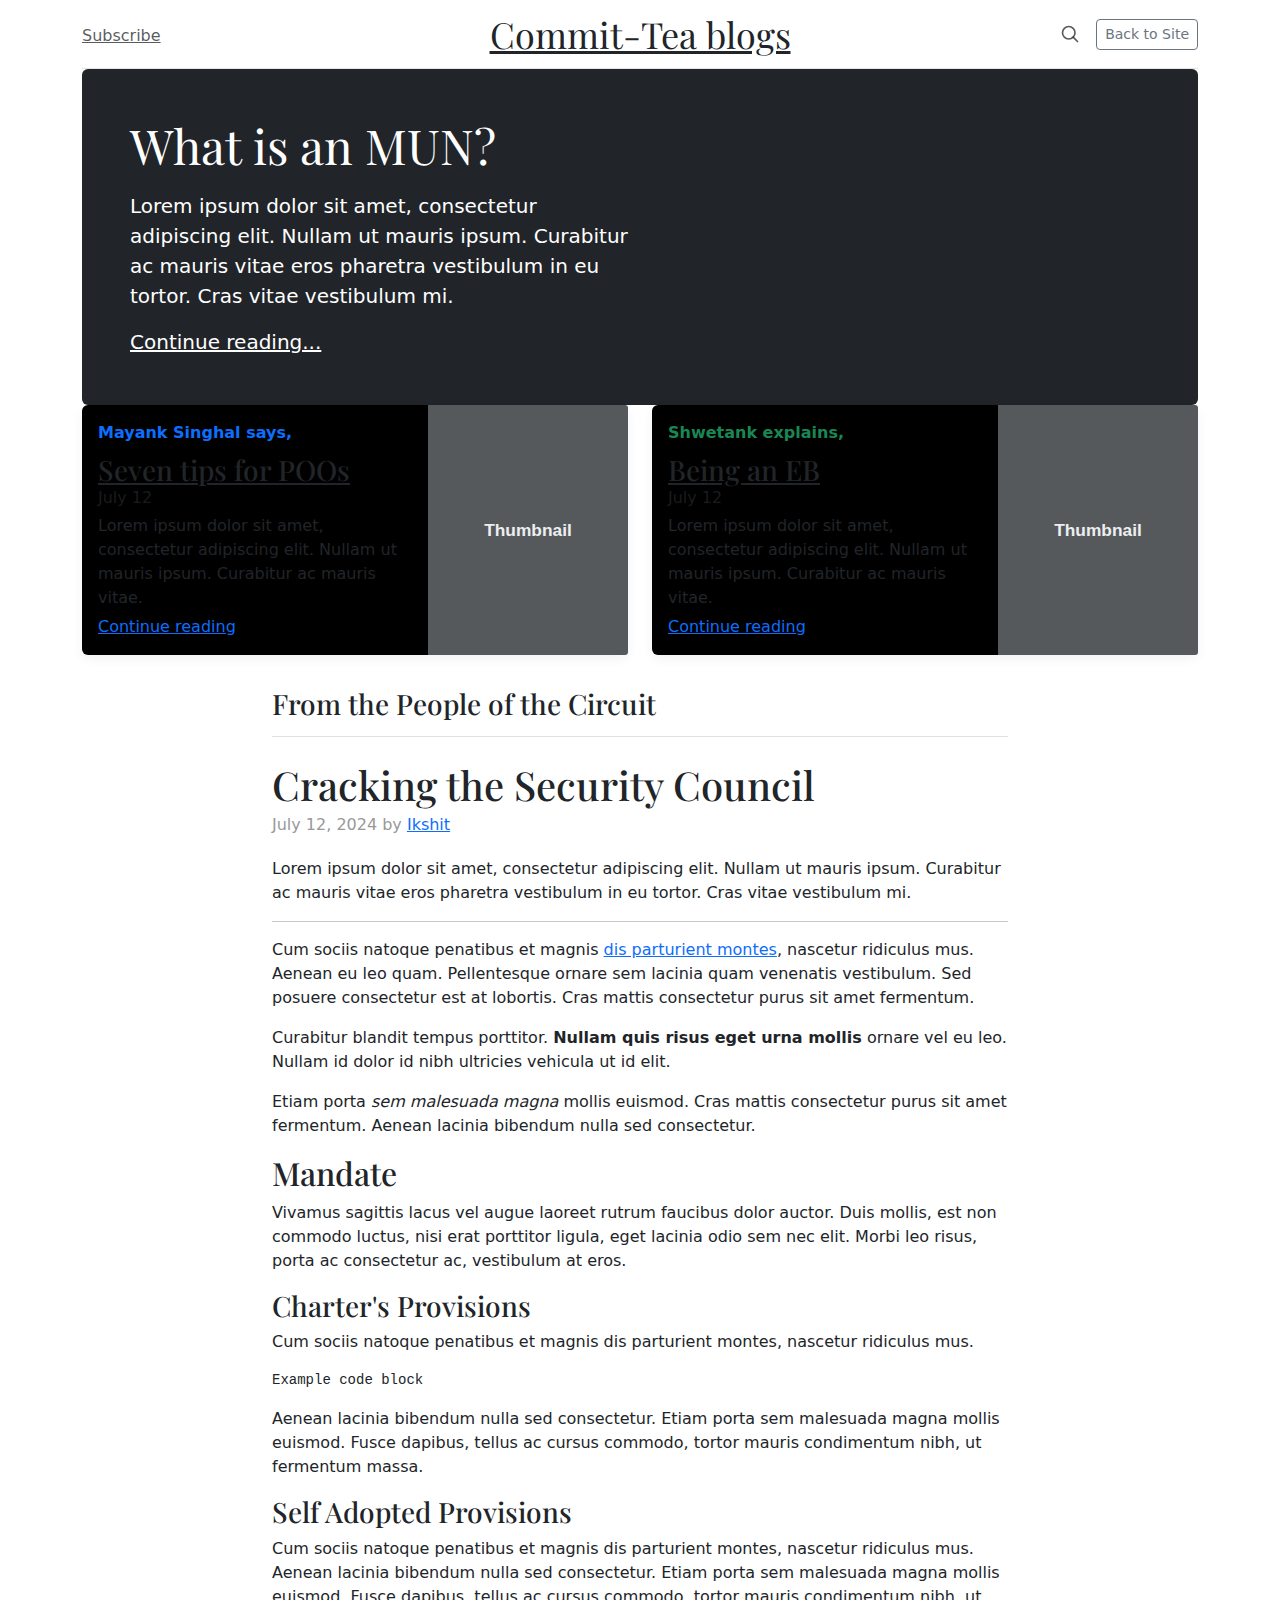
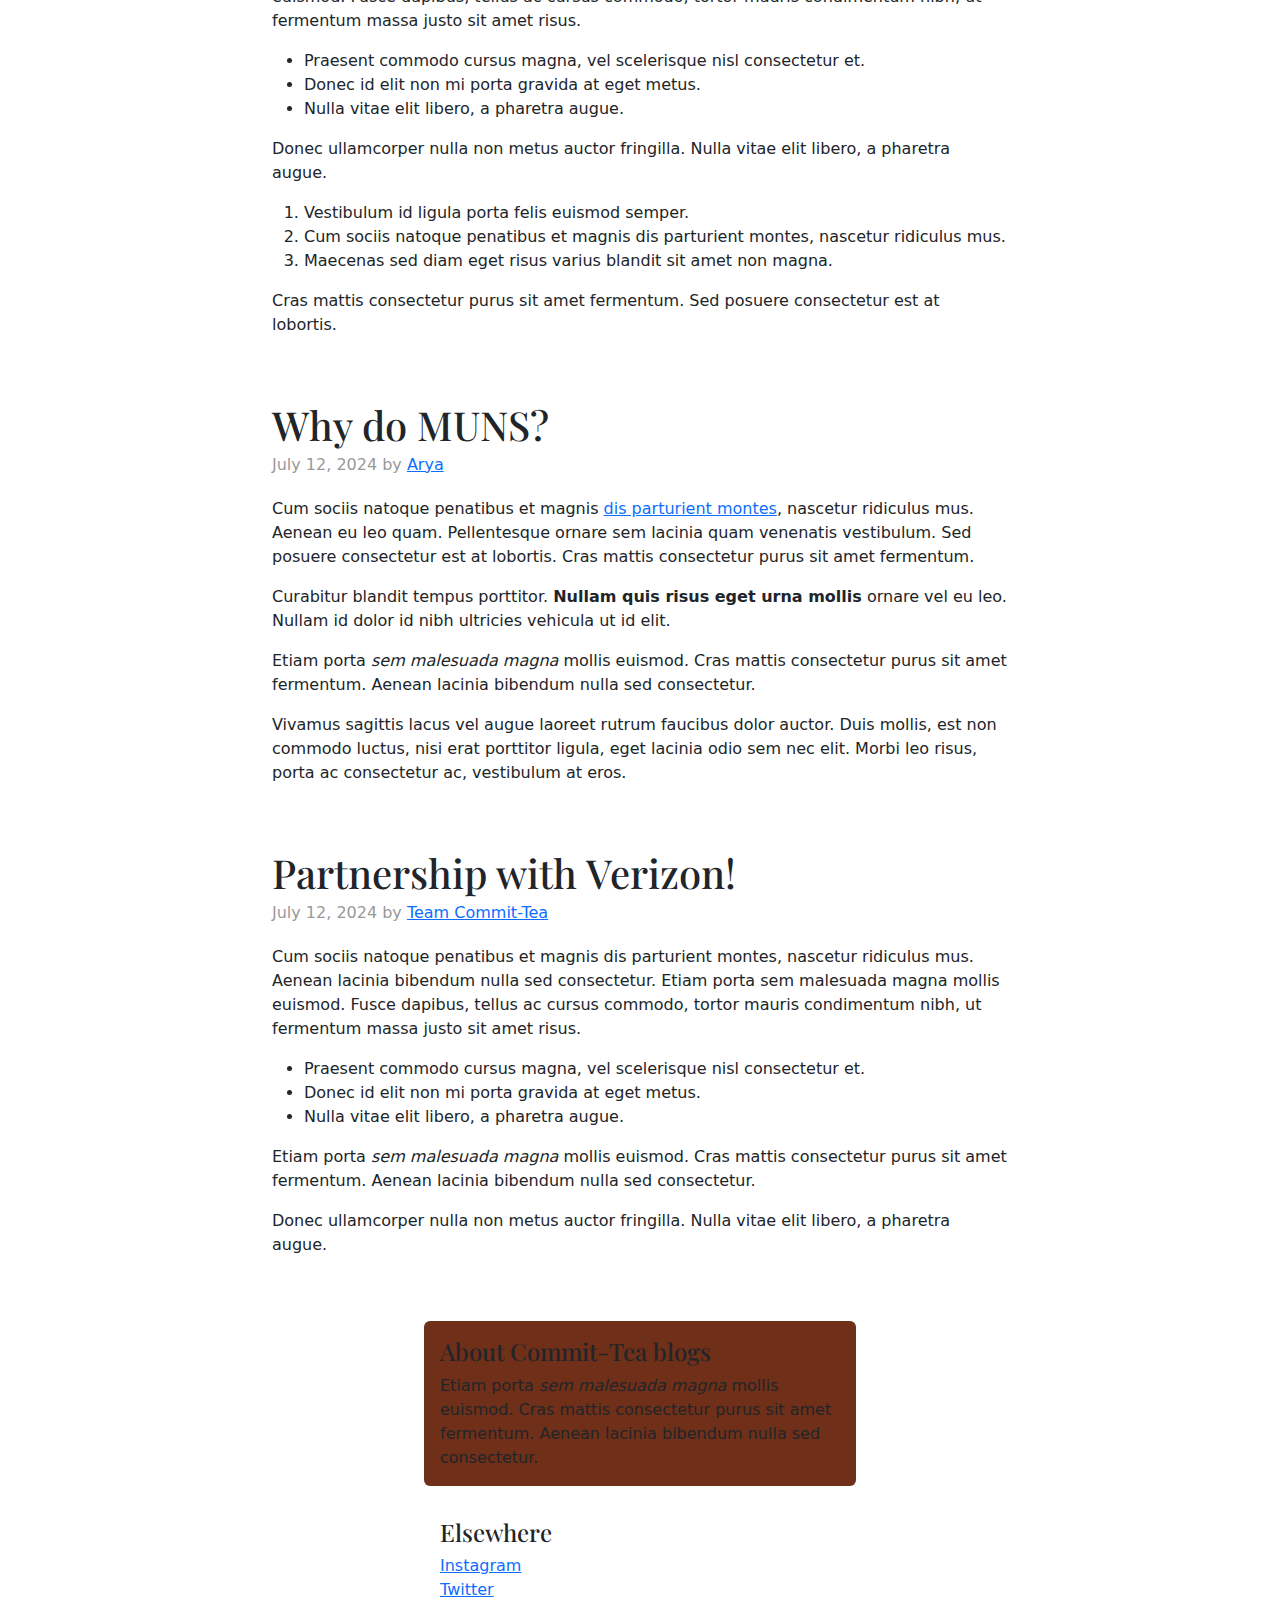
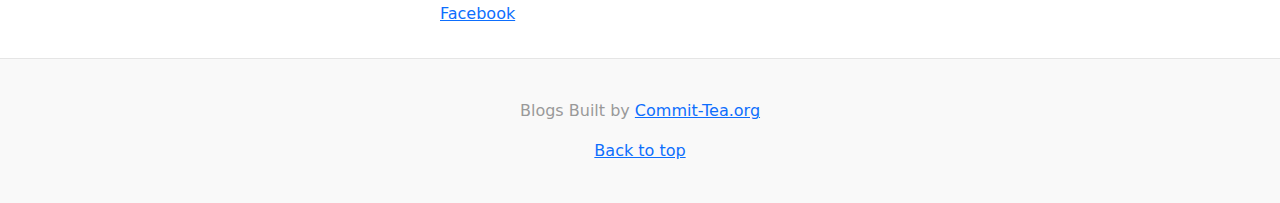
==== commit 2a82bb29: "Update blogs.html" ====
--- a/blogs.html
+++ b/blogs.html
@@ -16,6 +16,140 @@
     <!-- Custom styles for this template -->
     <link href="https://fonts.googleapis.com/css?family=Playfair+Display:700,900" rel="stylesheet">
     <link href="blog.css" rel="stylesheet">
+    <style>
+        /* stylelint-disable selector-list-comma-newline-after */
+    
+    .blog-header {
+      line-height: 1;
+      border-bottom: 1px solid #e5e5e5;
+    }
+    
+    .blog-header-logo {
+      font-family: "Playfair Display", Georgia, "Times New Roman", serif;
+      font-size: 2.25rem;
+    }
+    
+    .blog-header-logo:hover {
+      text-decoration: none;
+    }
+    
+    h1, h2, h3, h4, h5, h6 {
+      font-family: "Playfair Display", Georgia, "Times New Roman", serif;
+    }
+    
+    .display-4 {
+      font-size: 2.5rem;
+    }
+    @media (min-width: 768px) {
+      .display-4 {
+        font-size: 3rem;
+      }
+    }
+    
+    .nav-scroller {
+      position: relative;
+      z-index: 2;
+      height: 2.75rem;
+      overflow-y: hidden;
+    }
+    
+    .nav-scroller .nav {
+      display: -webkit-box;
+      display: -ms-flexbox;
+      display: flex;
+      -ms-flex-wrap: nowrap;
+      flex-wrap: nowrap;
+      padding-bottom: 1rem;
+      margin-top: -1px;
+      overflow-x: auto;
+      text-align: center;
+      white-space: nowrap;
+      -webkit-overflow-scrolling: touch;
+    }
+    
+    .nav-scroller .nav-link {
+      padding-top: .75rem;
+      padding-bottom: .75rem;
+      font-size: .875rem;
+    }
+    
+    .card-img-right {
+      height: 100%;
+      border-radius: 0 3px 3px 0;
+    }
+    
+    .flex-auto {
+      -ms-flex: 0 0 auto;
+      -webkit-box-flex: 0;
+      flex: 0 0 auto;
+    }
+    
+    .h-250 { height: 250px; }
+    @media (min-width: 768px) {
+      .h-md-250 { height: 250px; }
+    }
+    
+    .border-top { border-top: 1px solid #e5e5e5; }
+    .border-bottom { border-bottom: 1px solid #e5e5e5; }
+    
+    .box-shadow { box-shadow: 0 .25rem .75rem rgba(0, 0, 0, .05); }
+    
+    /*
+     * Blog name and description
+     */
+    .blog-title {
+      margin-bottom: 0;
+      font-size: 2rem;
+      font-weight: 400;
+    }
+    .blog-description {
+      font-size: 1.1rem;
+      color: #999;
+    }
+    
+    @media (min-width: 40em) {
+      .blog-title {
+        font-size: 3.5rem;
+      }
+    }
+    
+    /* Pagination */
+    .blog-pagination {
+      margin-bottom: 4rem;
+    }
+    .blog-pagination > .btn {
+      border-radius: 2rem;
+    }
+    
+    /*
+     * Blog posts
+     */
+    .blog-post {
+      margin-bottom: 4rem;
+    }
+    .blog-post-title {
+      margin-bottom: .25rem;
+      font-size: 2.5rem;
+    }
+    .blog-post-meta {
+      margin-bottom: 1.25rem;
+      color: #999;
+    }
+    
+    /*
+     * Footer
+     */
+    .blog-footer {
+      padding: 2.5rem 0;
+      color: #999;
+      text-align: center;
+      background-color: #f9f9f9;
+      border-top: .05rem solid #e5e5e5;
+    }
+    .blog-footer p:last-child {
+      margin-bottom: 0;
+    }
+    </style>
   </head>
 
   <body>
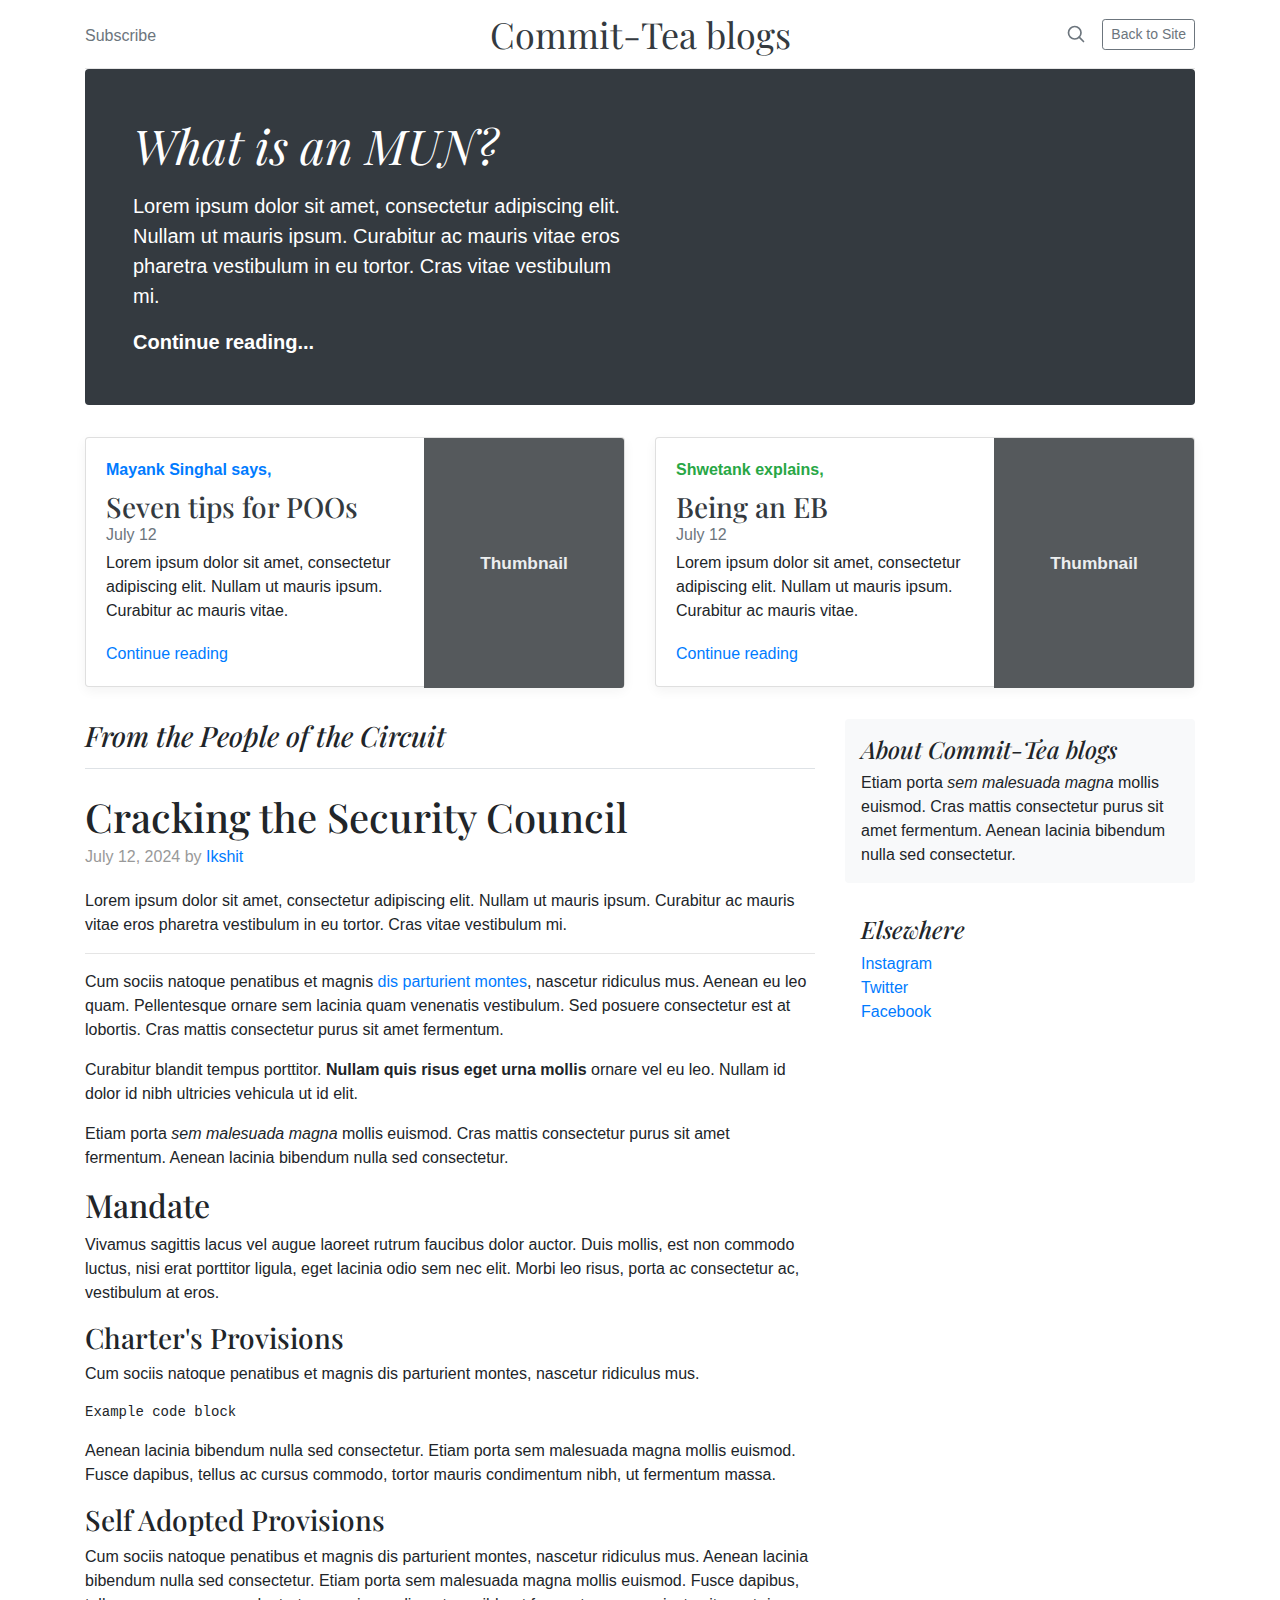
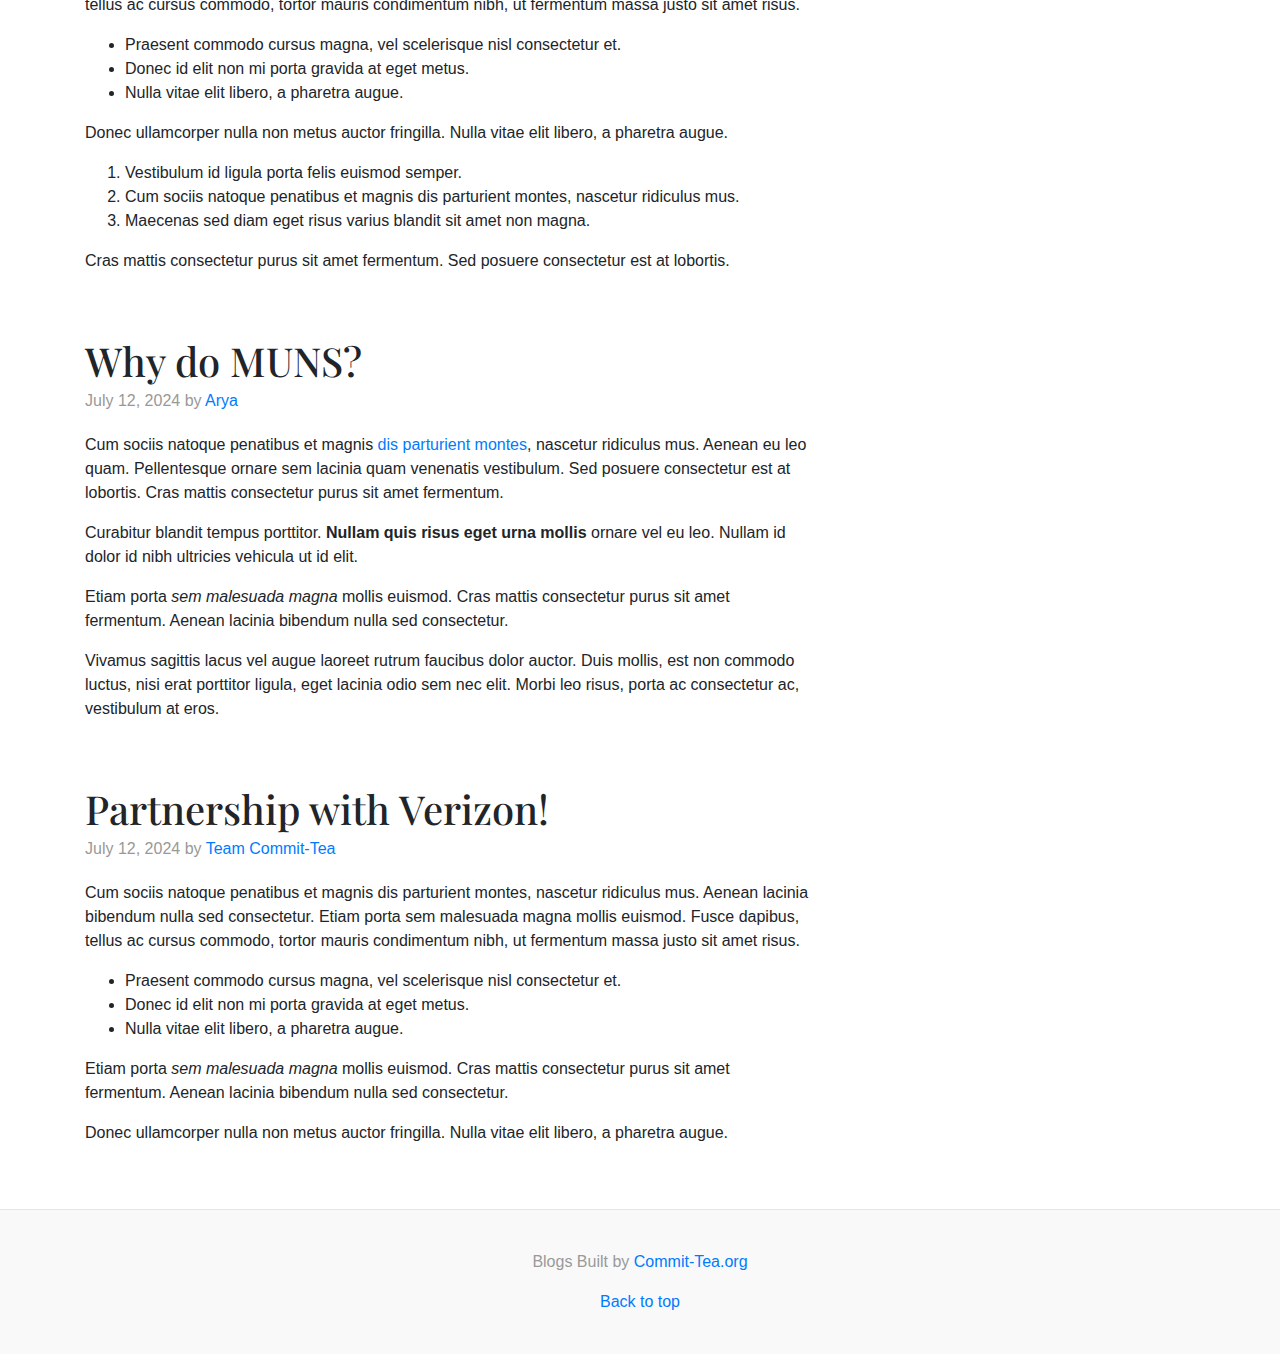
==== commit e4fb63d1: "Update blogs.html" ====
--- a/blogs.html
+++ b/blogs.html
@@ -4,20 +4,15 @@
     <meta name="description" content="">
     <meta name="author" content="">
     <link rel="icon" href="/docs/4.0/assets/img/favicons/favicon.ico">
-      <link href="style.css" rel="stylesheet" type="text/css">
-  <link href="https://unpkg.com/aos@2.3.1/dist/aos.css" rel="stylesheet">
+    <link rel="stylesheet" href="https://cdn.jsdelivr.net/npm/bootstrap@4.4.1/dist/css/bootstrap.min.css" integrity="sha384-Vkoo8x4CGsO3+Hhxv8T/Q5PaXtkKtu6ug5TOeNV6gBiFeWPGFN9MuhOf23Q9Ifjh" crossorigin="anonymous">
+    <link href="https://unpkg.com/aos@2.3.1/dist/aos.css" rel="stylesheet">
     <title>Blogs | Commit Tea </title>
-
     <link rel="canonical" href="https://getbootstrap.com/docs/4.0/examples/blog/">
-
-    <!-- Bootstrap core CSS -->
     <link href="script.js" rel="stylesheet">
 
     <!-- Custom styles for this template -->
     <link href="https://fonts.googleapis.com/css?family=Playfair+Display:700,900" rel="stylesheet">
-    <link href="blog.css" rel="stylesheet">
     <style>
-        /* stylelint-disable selector-list-comma-newline-after */
     
     .blog-header {
       line-height: 1;
@@ -93,10 +88,7 @@
     .border-bottom { border-bottom: 1px solid #e5e5e5; }
     
     .box-shadow { box-shadow: 0 .25rem .75rem rgba(0, 0, 0, .05); }
-    
-    /*
-     * Blog name and description
-     */
+
     .blog-title {
       margin-bottom: 0;
       font-size: 2rem;
@@ -121,9 +113,6 @@
       border-radius: 2rem;
     }
     
-    /*
-     * Blog posts
-     */
     .blog-post {
       margin-bottom: 4rem;
     }
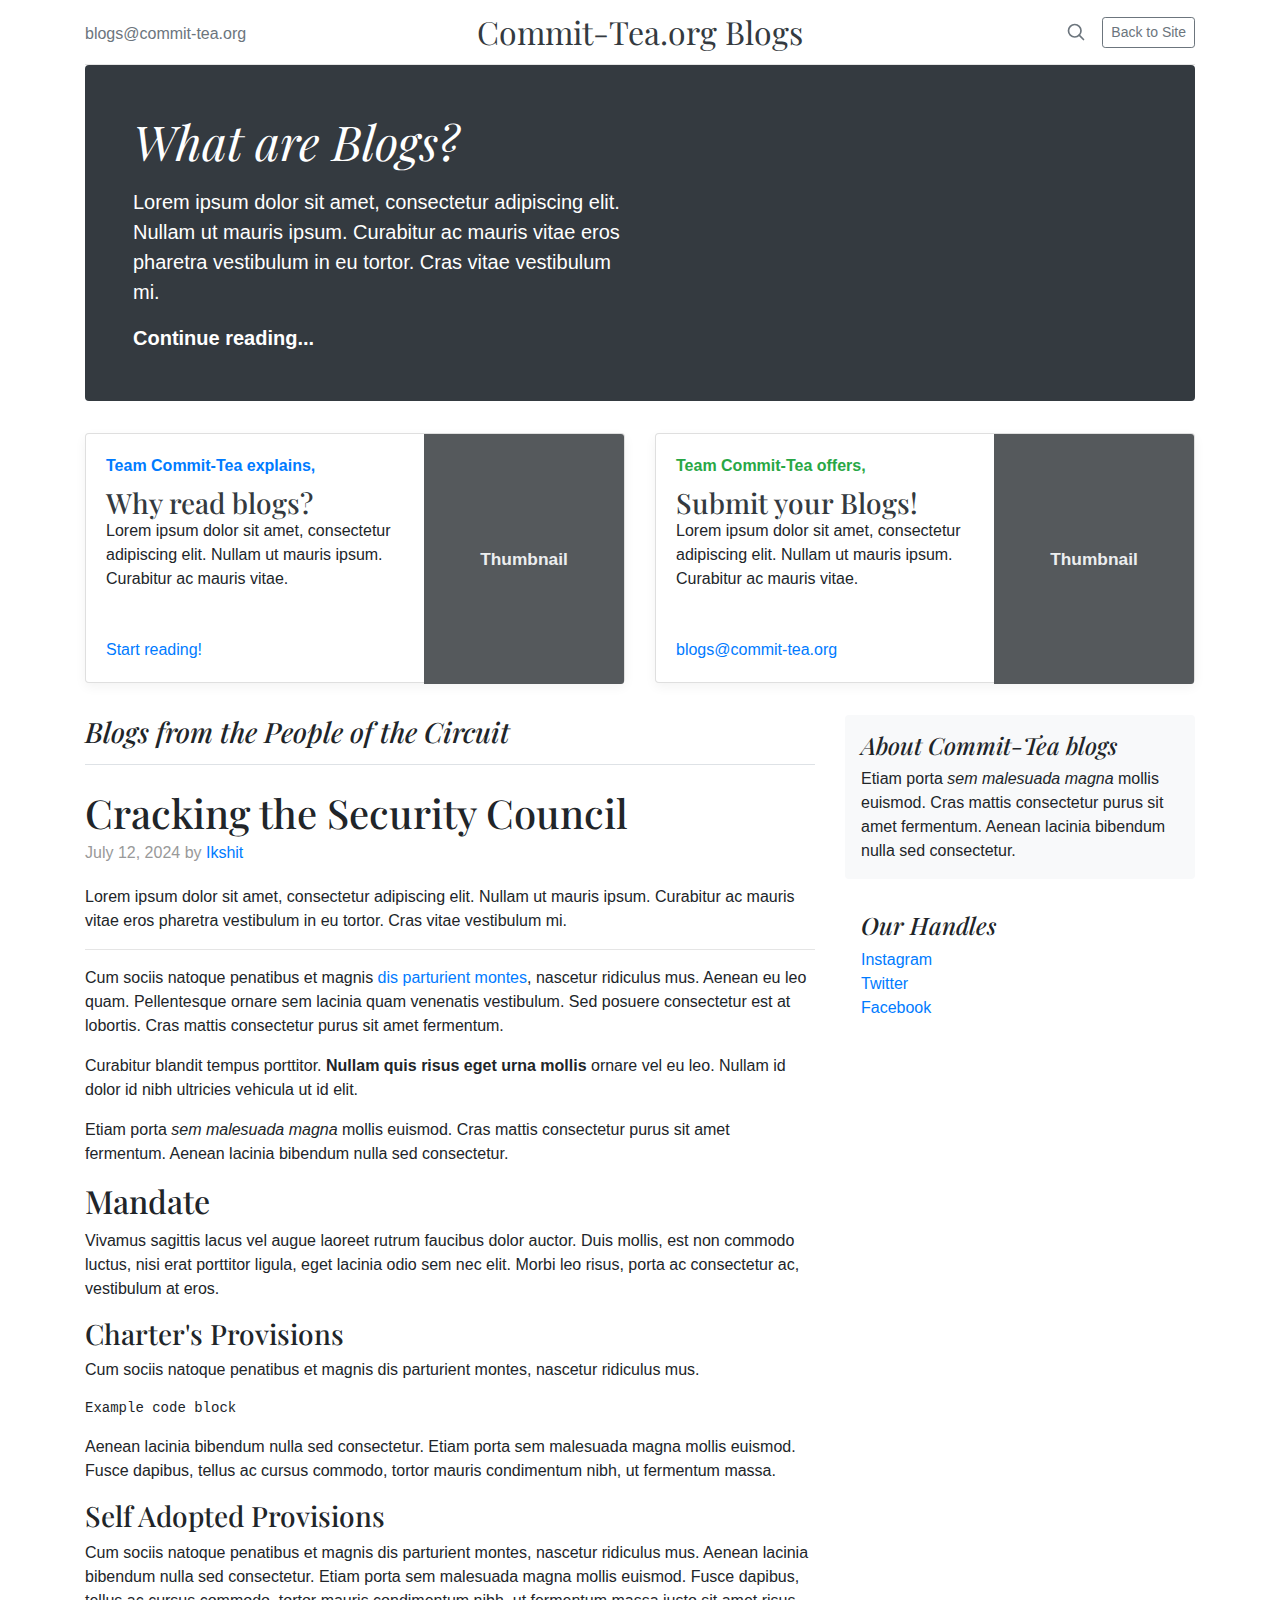
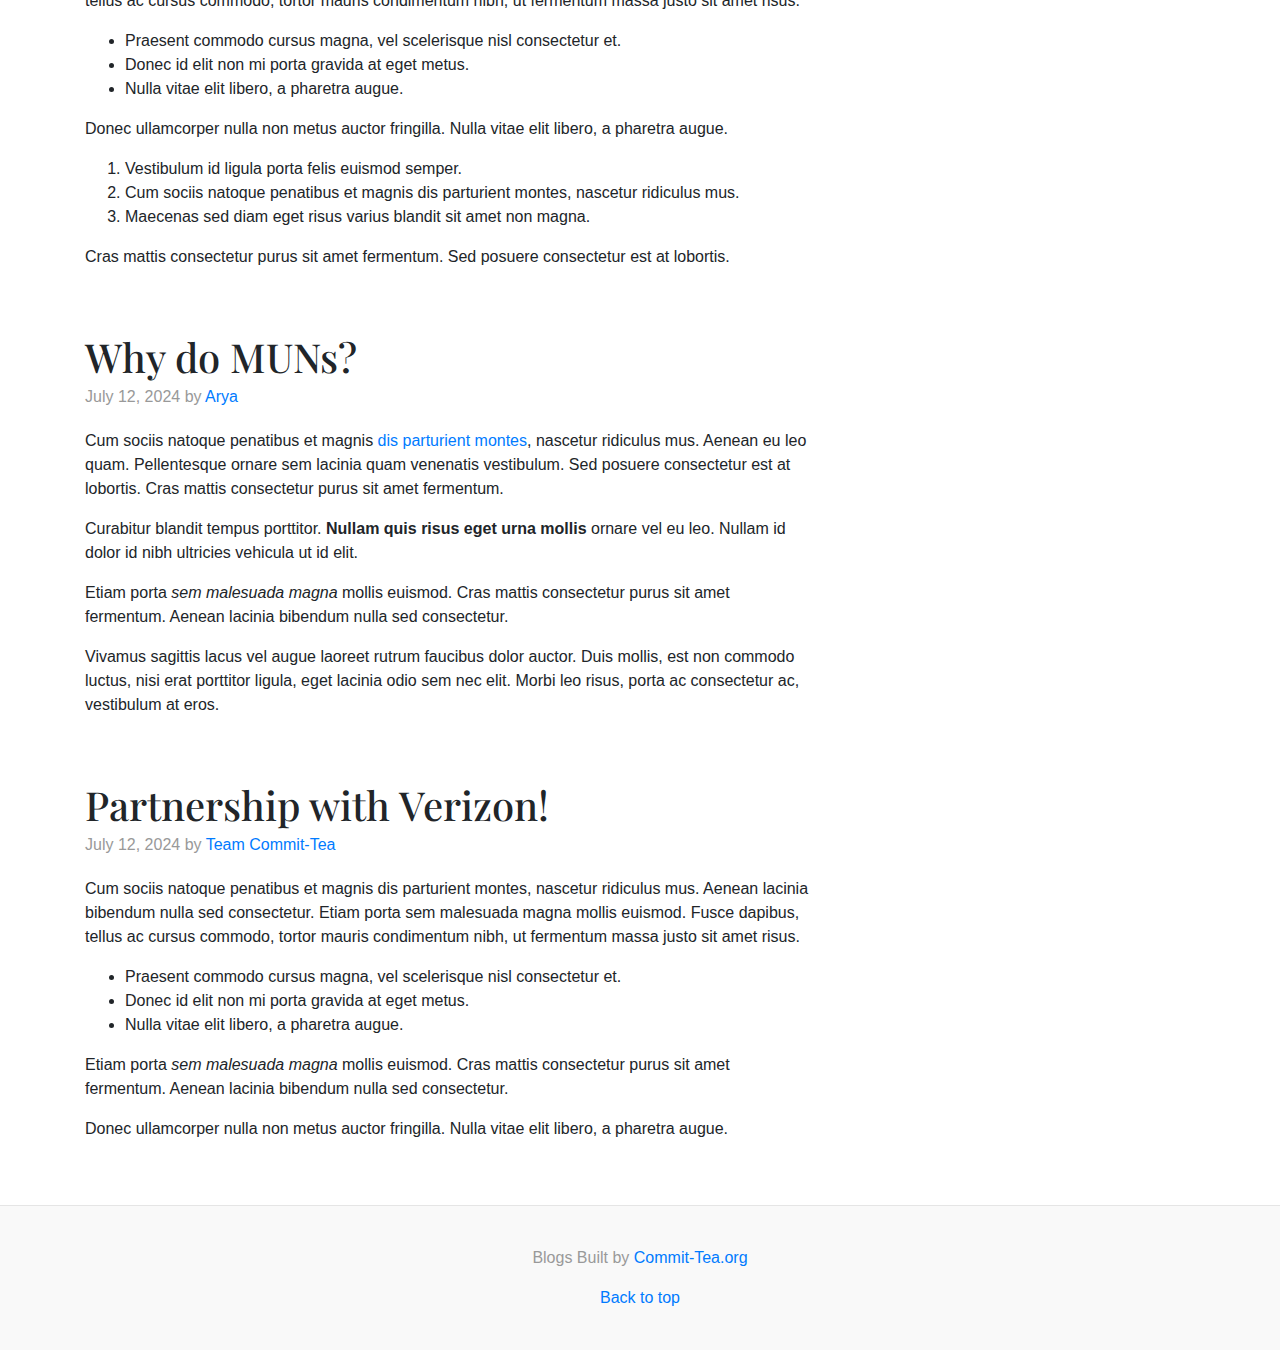
==== commit dcefa9b2: "Update blogs.html" ====
--- a/blogs.html
+++ b/blogs.html
@@ -21,7 +21,7 @@
     
     .blog-header-logo {
       font-family: "Playfair Display", Georgia, "Times New Roman", serif;
-      font-size: 2.25rem;
+      font-size: 2rem;
     }
     
     .blog-header-logo:hover {
@@ -147,10 +147,11 @@
       <header class="blog-header py-3">
         <div class="row flex-nowrap justify-content-between align-items-center">
           <div class="col-4 pt-1">
-            <a class="text-muted" href="#">Subscribe</a>
-          </div>
-          <div class="col-4 text-center">
-            <a class="blog-header-logo text-dark" href="#">Commit-Tea blogs</a>
+            <a class="text-muted" href="#">blogs@commit-tea.org</a>
+          </div>
+          <div class="col-4 text-center" style="
+">
+            <a class="blog-header-logo text-dark" href="#" style="">Commit-Tea.org Blogs</a>
           </div>
           <div class="col-4 d-flex justify-content-end align-items-center">
             <a class="text-muted" href="#">
@@ -165,7 +166,7 @@
 
       <div class="jumbotron p-3 p-md-5 text-white rounded bg-dark">
         <div class="col-md-6 px-0">
-          <h1 class="display-4 font-italic">What is an MUN?</h1>
+          <h1 class="display-4 font-italic">What are Blogs?</h1>
           <p class="lead my-3">Lorem ipsum dolor sit amet, consectetur adipiscing elit. Nullam ut mauris ipsum. Curabitur ac mauris vitae eros pharetra vestibulum in eu tortor. Cras vitae vestibulum mi. </p>
           <p class="lead mb-0"><a href="#" class="text-white font-weight-bold">Continue reading...</a></p>
         </div>
@@ -175,13 +176,13 @@
         <div class="col-md-6">
           <div class="card flex-md-row mb-4 box-shadow h-md-250">
             <div class="card-body d-flex flex-column align-items-start">
-              <strong class="d-inline-block mb-2 text-primary">Mayank Singhal says,</strong>
+              <strong class="d-inline-block mb-2 text-primary">Team Commit-Tea explains,</strong>
               <h3 class="mb-0">
-                <a class="text-dark" href="#">Seven tips for POOs</a>
+                <a class="text-dark mb1" href="#">Why read blogs?</a>
               </h3>
-              <div class="mb-1 text-muted">July 12</div>
+              
               <p class="card-text mb-auto">Lorem ipsum dolor sit amet, consectetur adipiscing elit. Nullam ut mauris ipsum. Curabitur ac mauris vitae. </p>
-              <a href="#">Continue reading</a>
+              <a href="#">Start reading!</a>
             </div>
             <img class="card-img-right flex-auto d-none d-md-block" data-src="holder.js/200x250?theme=thumb" alt="Thumbnail [200x250]" style="width: 200px; height: 250px;" src="data:image/svg+xml;charset=UTF-8,%3Csvg%20width%3D%22200%22%20height%3D%22250%22%20xmlns%3D%22http%3A%2F%2Fwww.w3.org%2F2000%2Fsvg%22%20viewBox%3D%220%200%20200%20250%22%20preserveAspectRatio%3D%22none%22%3E%3Cdefs%3E%3Cstyle%20type%3D%22text%2Fcss%22%3E%23holder_190ad859f77%20text%20%7B%20fill%3A%23eceeef%3Bfont-weight%3Abold%3Bfont-family%3AArial%2C%20Helvetica%2C%20Open%20Sans%2C%20sans-serif%2C%20monospace%3Bfont-size%3A13pt%20%7D%20%3C%2Fstyle%3E%3C%2Fdefs%3E%3Cg%20id%3D%22holder_190ad859f77%22%3E%3Crect%20width%3D%22200%22%20height%3D%22250%22%20fill%3D%22%2355595c%22%3E%3C%2Frect%3E%3Cg%3E%3Ctext%20x%3D%2256.1953125%22%20y%3D%22131%22%3EThumbnail%3C%2Ftext%3E%3C%2Fg%3E%3C%2Fg%3E%3C%2Fsvg%3E" data-holder-rendered="true">
           </div>
@@ -189,13 +190,13 @@
         <div class="col-md-6">
           <div class="card flex-md-row mb-4 box-shadow h-md-250">
             <div class="card-body d-flex flex-column align-items-start">
-              <strong class="d-inline-block mb-2 text-success">Shwetank explains,</strong>
+              <strong class="d-inline-block mb-2 text-success">Team Commit-Tea offers,</strong>
               <h3 class="mb-0">
-                <a class="text-dark" href="#">Being an EB</a>
+                <a class="text-dark mb-1" href="#">Submit your Blogs!</a>
               </h3>
-              <div class="mb-1 text-muted">July 12</div>
+              
               <p class="card-text mb-auto">Lorem ipsum dolor sit amet, consectetur adipiscing elit. Nullam ut mauris ipsum. Curabitur ac mauris vitae. </p>
-              <a href="#">Continue reading</a>
+              <a href="#">blogs@commit-tea.org</a>
             </div>
             <img class="card-img-right flex-auto d-none d-md-block" data-src="holder.js/200x250?theme=thumb" alt="Thumbnail [200x250]" style="width: 200px; height: 250px;" src="data:image/svg+xml;charset=UTF-8,%3Csvg%20width%3D%22200%22%20height%3D%22250%22%20xmlns%3D%22http%3A%2F%2Fwww.w3.org%2F2000%2Fsvg%22%20viewBox%3D%220%200%20200%20250%22%20preserveAspectRatio%3D%22none%22%3E%3Cdefs%3E%3Cstyle%20type%3D%22text%2Fcss%22%3E%23holder_190ad859f7a%20text%20%7B%20fill%3A%23eceeef%3Bfont-weight%3Abold%3Bfont-family%3AArial%2C%20Helvetica%2C%20Open%20Sans%2C%20sans-serif%2C%20monospace%3Bfont-size%3A13pt%20%7D%20%3C%2Fstyle%3E%3C%2Fdefs%3E%3Cg%20id%3D%22holder_190ad859f7a%22%3E%3Crect%20width%3D%22200%22%20height%3D%22250%22%20fill%3D%22%2355595c%22%3E%3C%2Frect%3E%3Cg%3E%3Ctext%20x%3D%2256.1953125%22%20y%3D%22131%22%3EThumbnail%3C%2Ftext%3E%3C%2Fg%3E%3C%2Fg%3E%3C%2Fsvg%3E" data-holder-rendered="true">
           </div>
@@ -207,7 +208,7 @@
       <div class="row">
         <div class="col-md-8 blog-main">
           <h3 class="pb-3 mb-4 font-italic border-bottom">
-            From the People of the Circuit
+            Blogs from the People of the Circuit
           </h3>
 
           <div class="blog-post">
@@ -244,7 +245,7 @@
           </div><!-- /.blog-post -->
 
           <div class="blog-post">
-            <h2 class="blog-post-title">Why do MUNS?</h2>
+            <h2 class="blog-post-title">Why do MUNs?</h2>
             <p class="blog-post-meta">July 12, 2024 by <a href="#">Arya</a></p>
 
             <p>Cum sociis natoque penatibus et magnis <a href="#">dis parturient montes</a>, nascetur ridiculus mus. Aenean eu leo quam. Pellentesque ornare sem lacinia quam venenatis vestibulum. Sed posuere consectetur est at lobortis. Cras mattis consectetur purus sit amet fermentum.</p>
@@ -282,7 +283,7 @@
           
 
           <div class="p-3">
-            <h4 class="font-italic">Elsewhere</h4>
+            <h4 class="font-italic">Our Handles</h4>
             <ol class="list-unstyled">
               <li><a href="#">Instagram</a></li>
               <li><a href="#">Twitter</a></li>
@@ -319,4 +320,5 @@
     </script>
   
 
-<svg xmlns="http://www.w3.org/2000/svg" width="200" height="250" viewBox="0 0 200 250" preserveAspectRatio="none" style="display: none; visibility: hidden; position: absolute; top: -100%; left: -100%;"><defs><style type="text/css"></style></defs><text x="0" y="13" style="font-weight:bold;font-size:13pt;font-family:Arial, Helvetica, Open Sans, sans-serif">Thumbnail</text></svg></body></html>
+<svg xmlns="http://www.w3.org/2000/svg" width="200" height="250" viewBox="0 0 200 250" preserveAspectRatio="none" style="display: none; visibility: hidden; position: absolute; top: -100%; left: -100%;"><defs><style type="text/css"></style></defs><text x="0" y="13" style="font-weight:bold;font-size:13pt;font-family:Arial, Helvetica, Open Sans, sans-serif">Thumbnail</text></svg>
+</body></html>
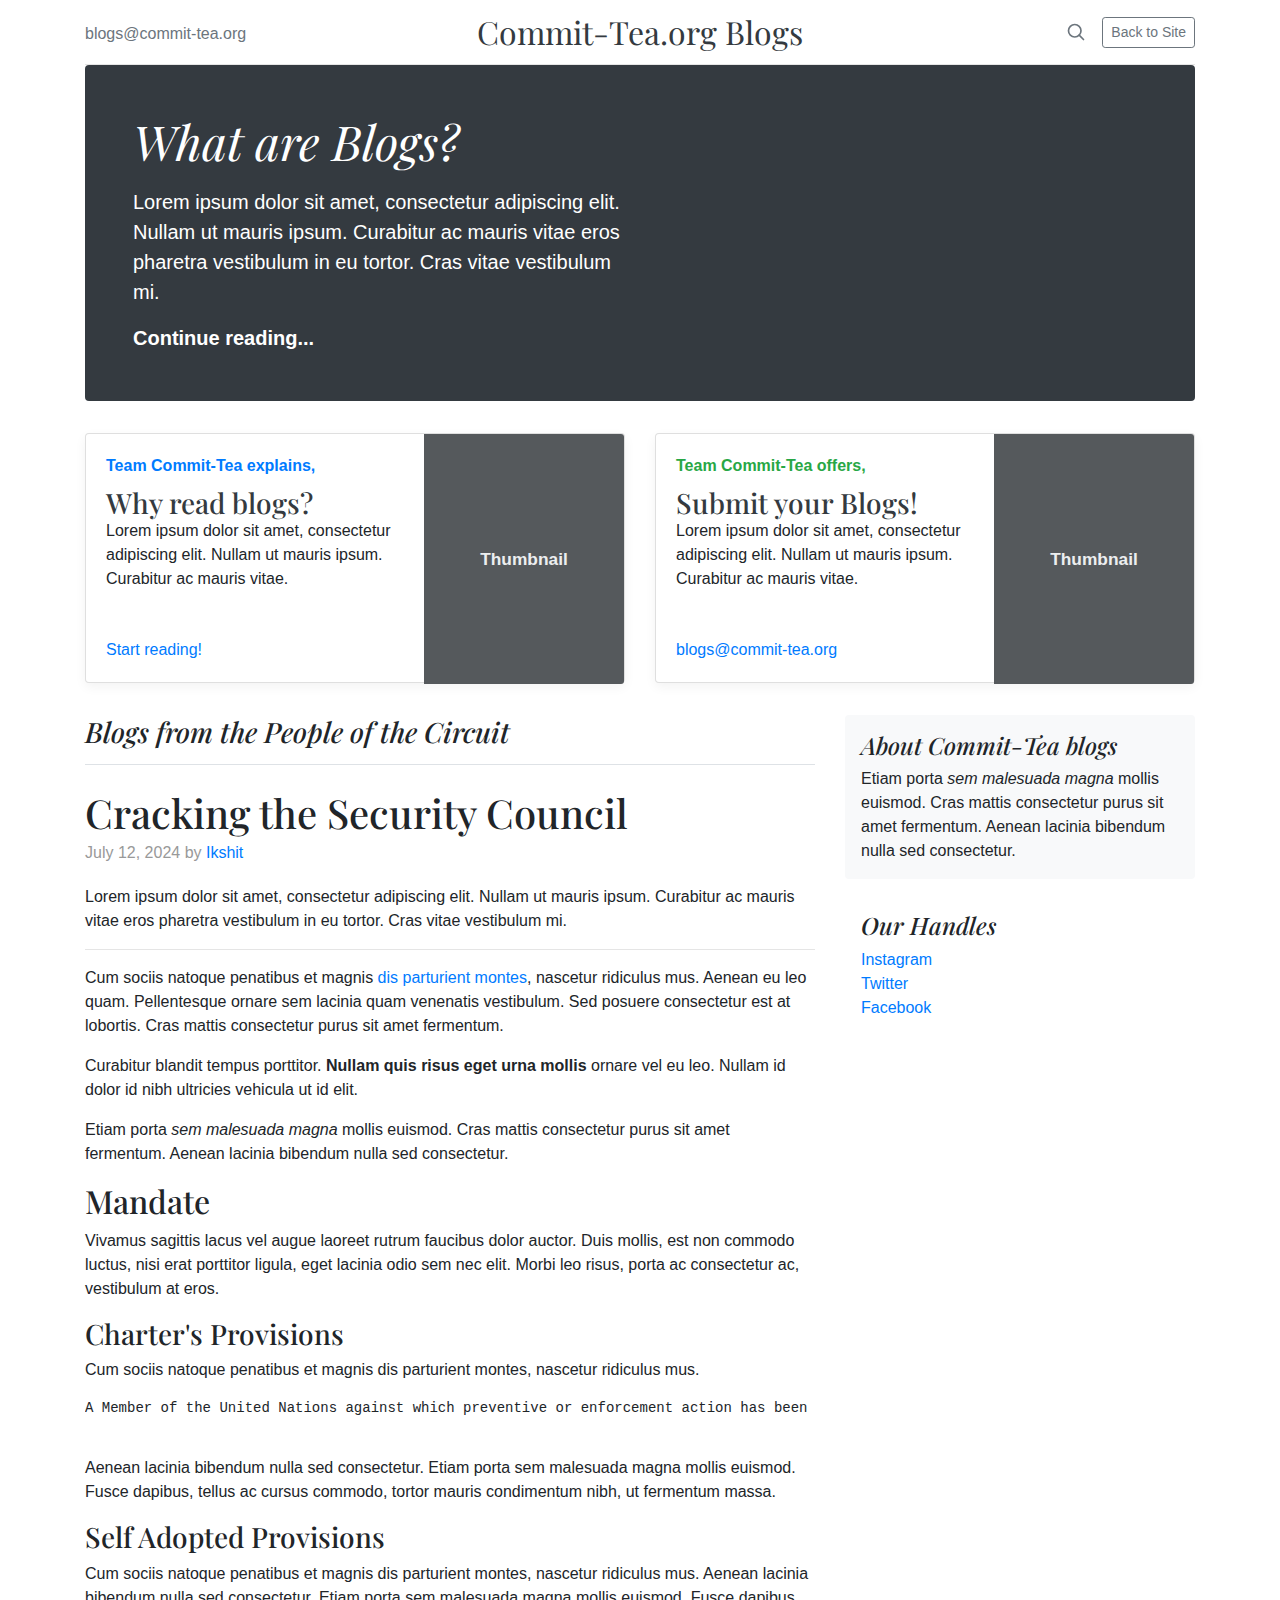
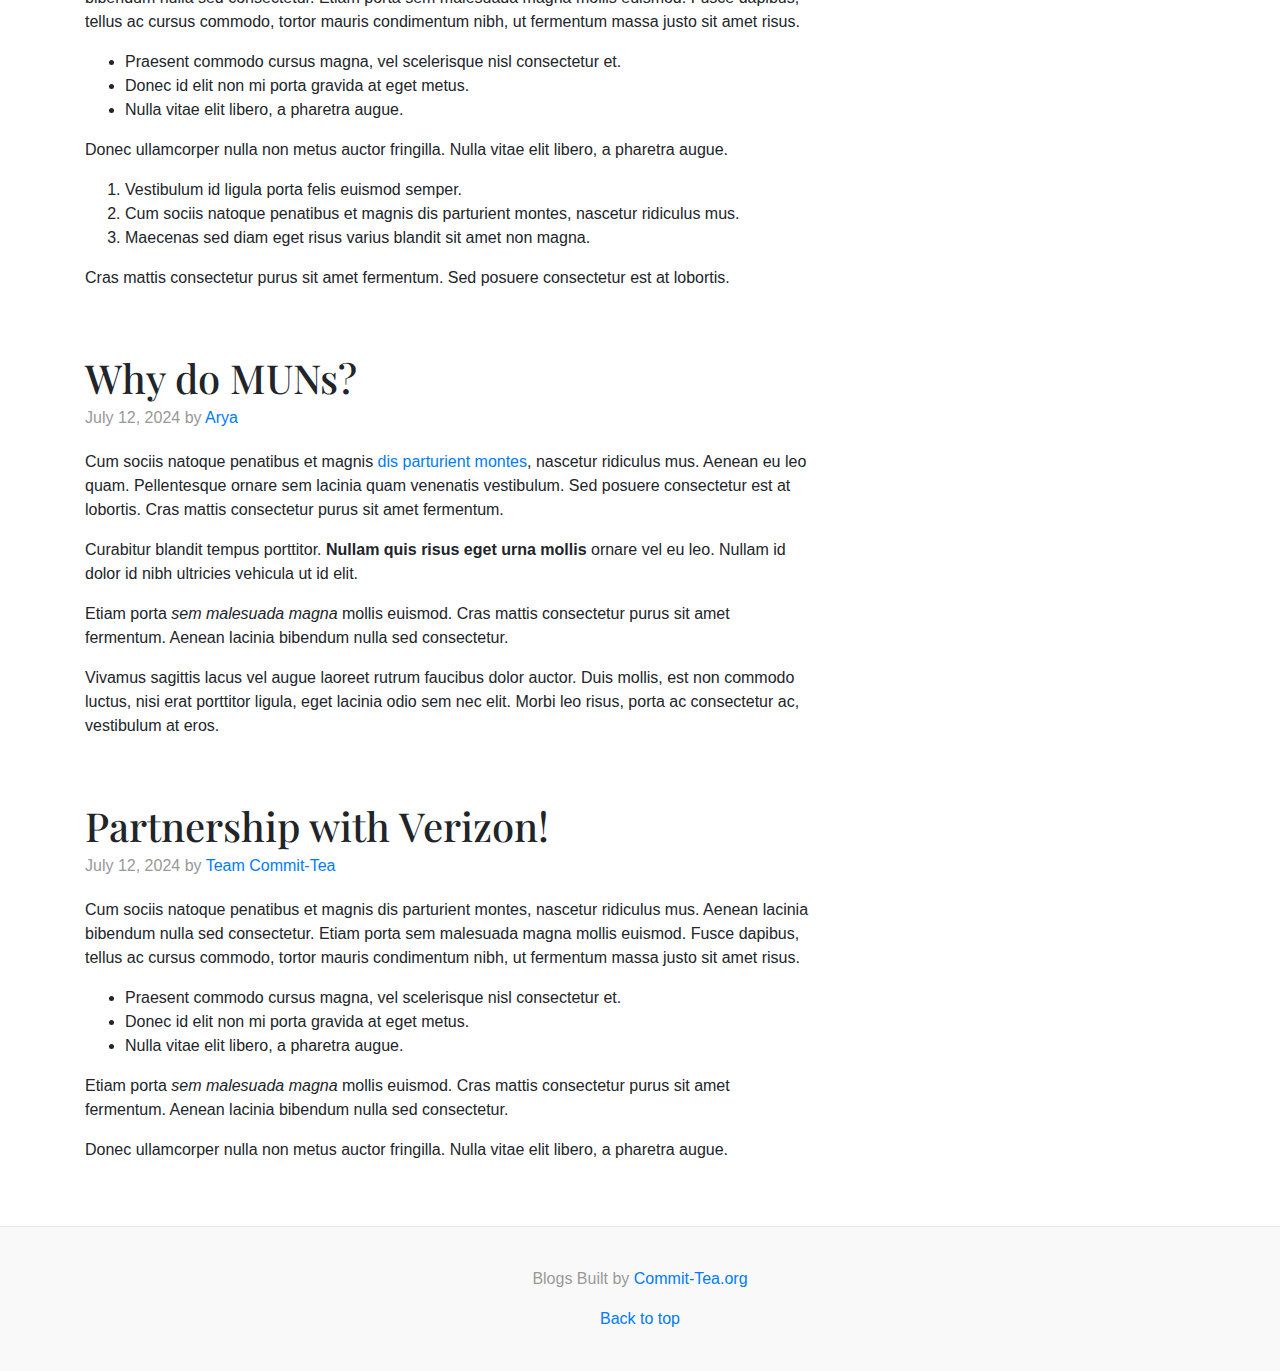
==== commit 863f85dc: "Update blogs.html" ====
--- a/blogs.html
+++ b/blogs.html
@@ -226,7 +226,9 @@
             <p>Vivamus sagittis lacus vel augue laoreet rutrum faucibus dolor auctor. Duis mollis, est non commodo luctus, nisi erat porttitor ligula, eget lacinia odio sem nec elit. Morbi leo risus, porta ac consectetur ac, vestibulum at eros.</p>
             <h3>Charter's Provisions</h3>
             <p>Cum sociis natoque penatibus et magnis dis parturient montes, nascetur ridiculus mus.</p>
-            <pre><code>Example code block</code></pre>
+            <pre><code>A Member of the United Nations against which preventive or enforcement action has been taken by the Security Council may be suspended from the exercise of the rights and privileges of membership by the General Assembly upon the recommendation of the Security Council. The exercise of these rights and privileges may be restored by the Security Council.
+
+</code></pre>
             <p>Aenean lacinia bibendum nulla sed consectetur. Etiam porta sem malesuada magna mollis euismod. Fusce dapibus, tellus ac cursus commodo, tortor mauris condimentum nibh, ut fermentum massa.</p>
             <h3>Self Adopted Provisions</h3>
             <p>Cum sociis natoque penatibus et magnis dis parturient montes, nascetur ridiculus mus. Aenean lacinia bibendum nulla sed consectetur. Etiam porta sem malesuada magna mollis euismod. Fusce dapibus, tellus ac cursus commodo, tortor mauris condimentum nibh, ut fermentum massa justo sit amet risus.</p>
